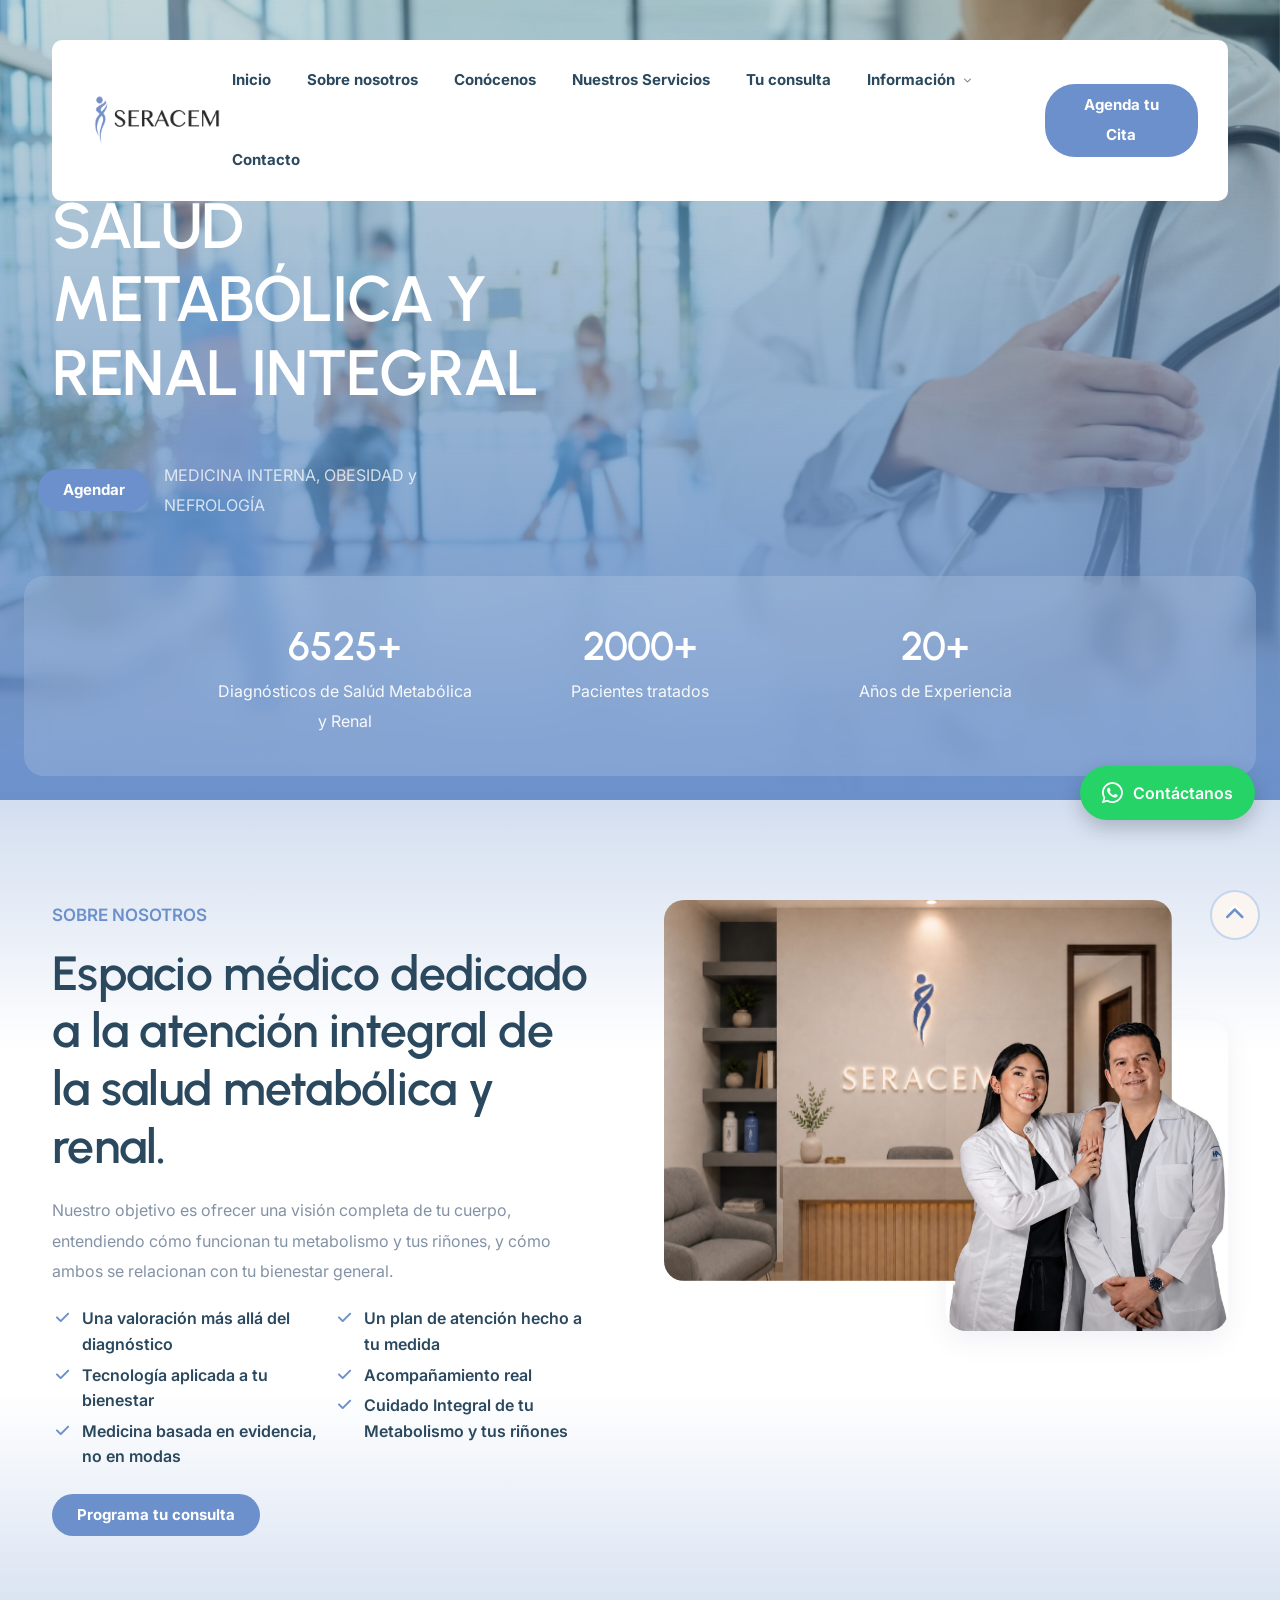
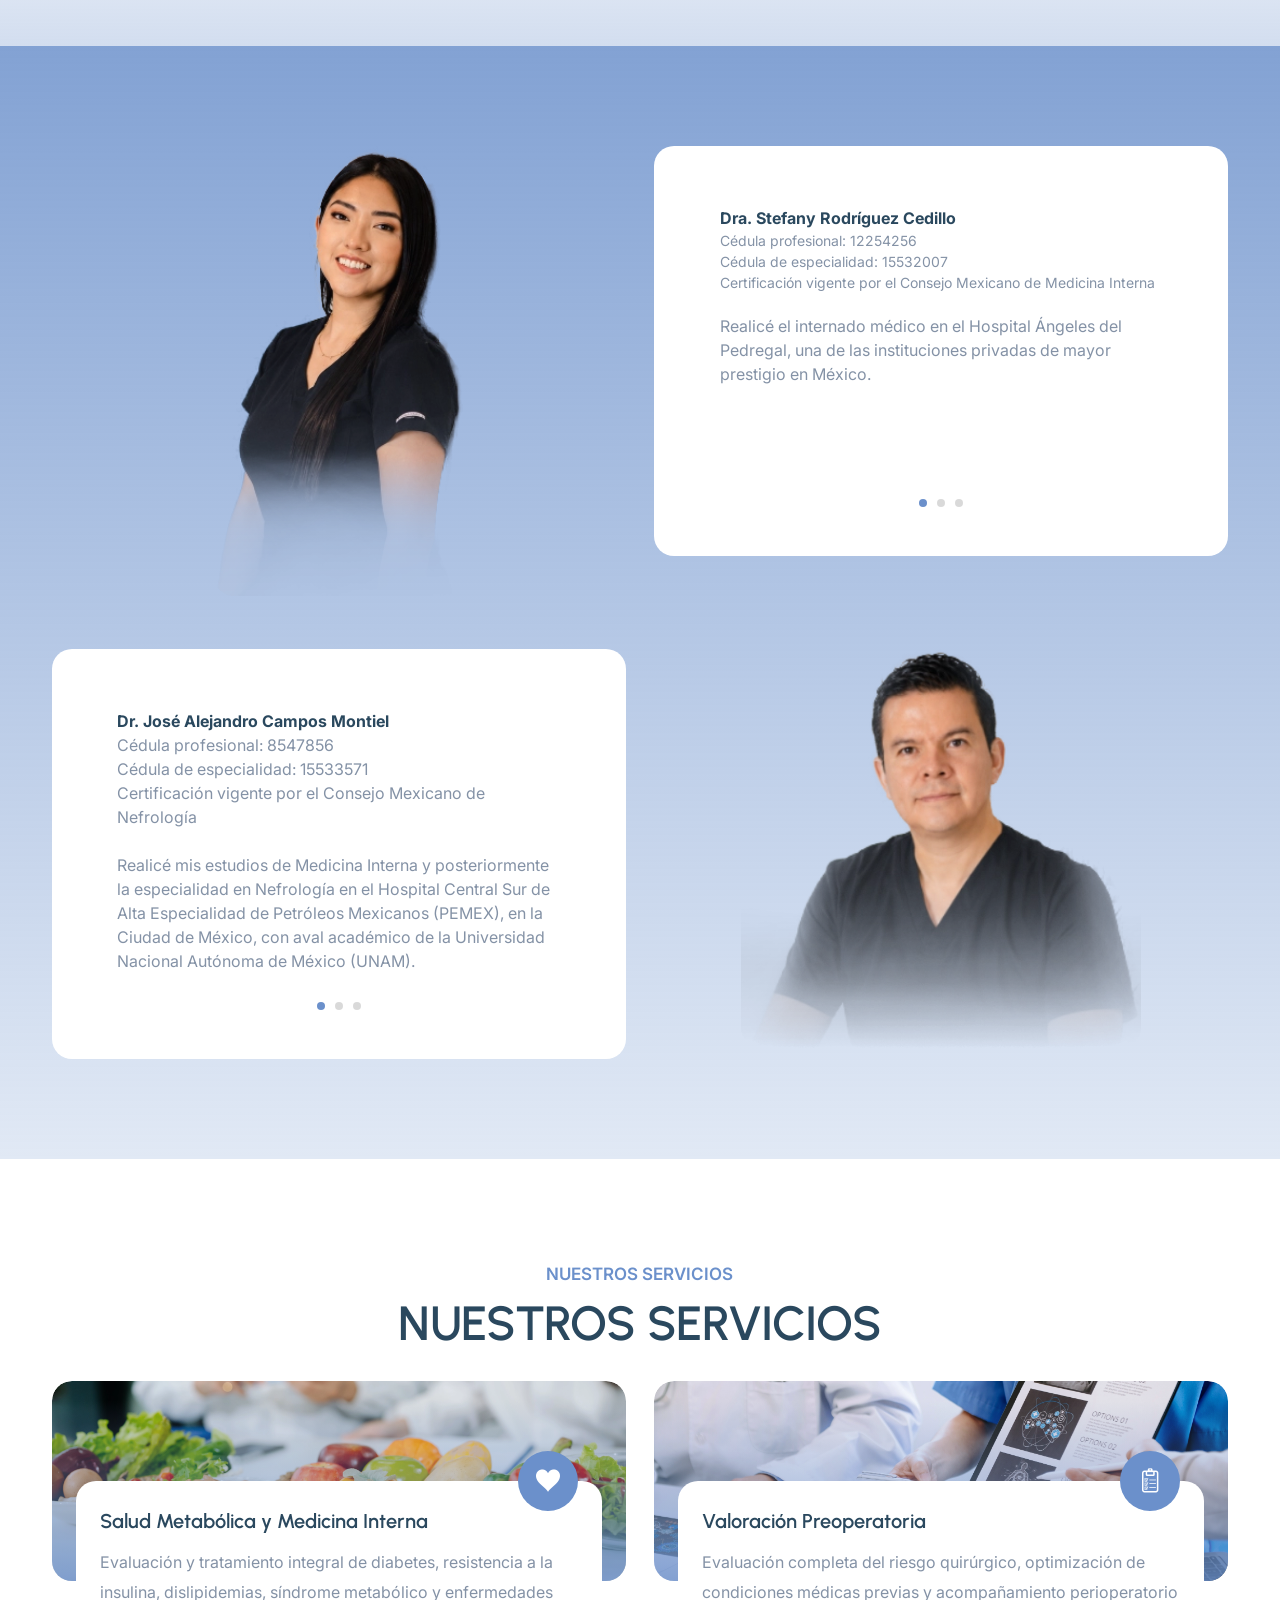
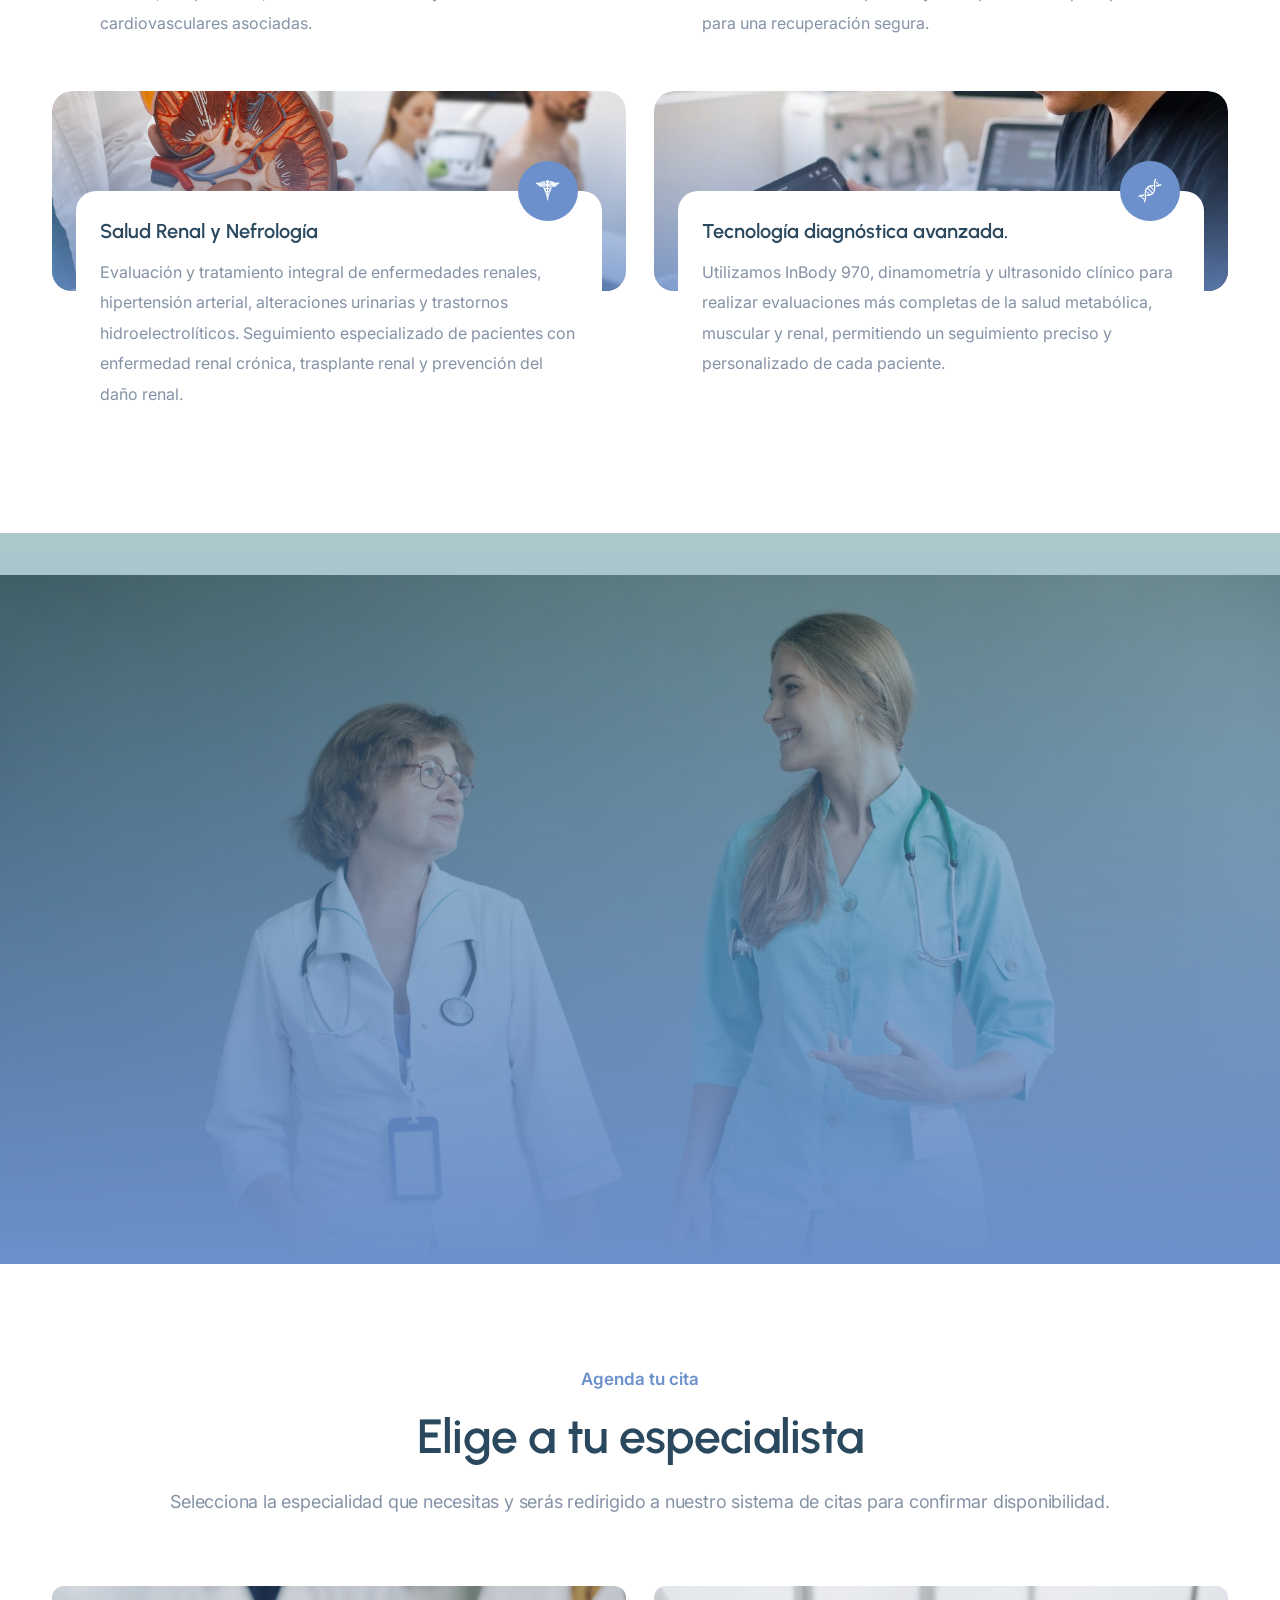
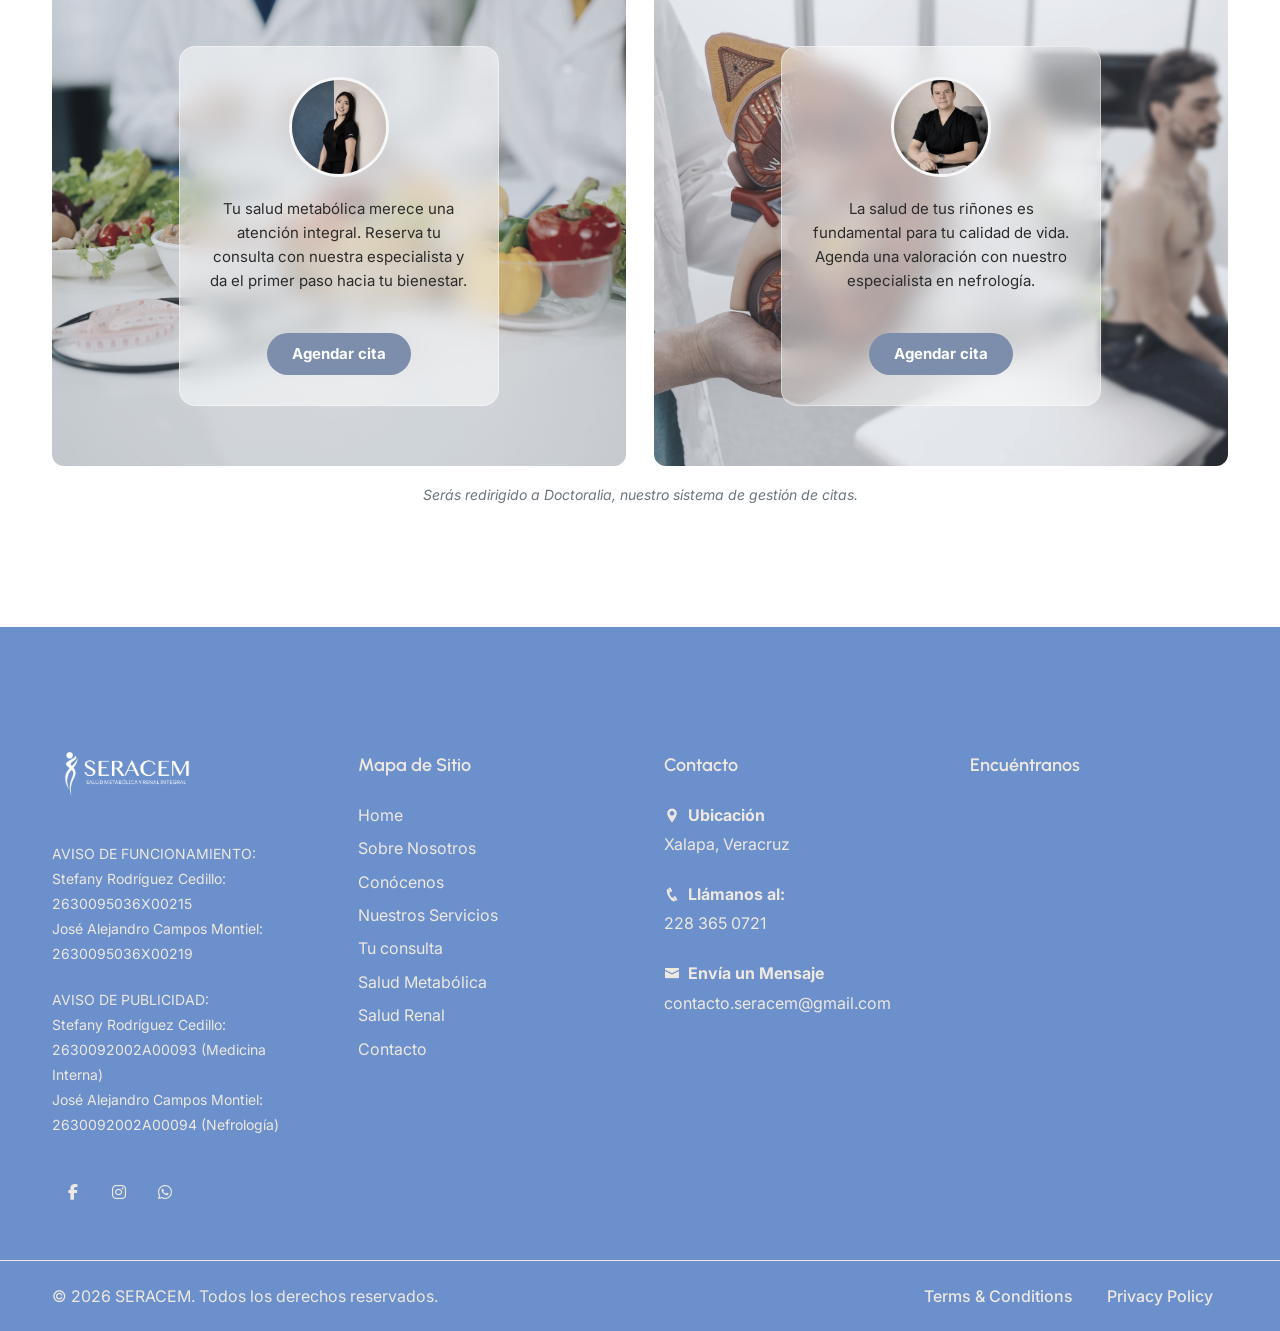
==== Optilux/Optilux HTML/index.html @ bb12dc74 "Corregimos el tamaño del botón del Hero tras actualizar el enlace" ====
<!DOCTYPE html>
<html lang="en">

<head>
    <title>SERACEM</title>
    <link rel="icon" href="images/icono_blanco.webp" type="image/gif" sizes="16x16">
    <meta content="text/html;charset=utf-8" http-equiv="Content-Type">
    <meta content="width=device-width, initial-scale=1.0" name="viewport" >
    <meta name="description" content="Especialistas en salud metabólica y renal en Xalapa, Veracruz. Atención integral con la Dra. Stefany Rodríguez y el Dr. José Alejandro Campos. ¡Agenda tu cita hoy!">
    <meta name="keywords" content="salud metabólica, salud renal, nefrología, medicina interna, obesidad, diabetes, hipertensión, Xalapa, Veracruz, SERACEM">
    <meta content="" name="author">
    <!-- CSS Files
    ================================================== -->
    <link href="css/bootstrap.min.css" rel="stylesheet" type="text/css" id="bootstrap">
    <link href="css/plugins.css" rel="stylesheet" type="text/css" >
    <link href="css/style.css" rel="stylesheet" type="text/css" >
    <link href="css/coloring.css" rel="stylesheet" type="text/css" >
    <!-- color scheme -->
    <link id="colors" href="css/colors/scheme-01.css" rel="stylesheet" type="text/css" >

    <script type="text/javascript">var hh_widgets = ['Calendar'];(function(d, s, id) { var js, h = d.getElementsByTagName('head')[0]; if (d.getElementById(id)) return; js = d.createElement(s); js.id = id; js.src = "https://widgets.hulilabs.com/js/widgets/loader.js"; h.appendChild(js);}(document, 'script', 'huli-loader'));</script>
    <link rel="stylesheet" href="https://cdnjs.cloudflare.com/ajax/libs/font-awesome/6.4.0/css/all.min.css">
</head>

<body>
    <div id="wrapper">
        <a href="#" id="back-to-top"></a>

        <!-- page preloader begin -->
        <div id="de-loader"></div>
        <!-- page preloader close -->

        <!-- header begin -->
        <header class="transparent header-light header-float">
            <div class="container">
                <div class="row">
                    <div class="col-md-12">
                        <div class="header-inner">
                            <div class="de-flex">
                                <div class="de-flex-col">
                                    <!-- logo begin -->
                                    <div id="logo">
                                        <a href="#top">
                                            <img class="logo-main" src="images/logos/logo_azul_negro.webp" alt="" style="width: 150px; height: 100px">
                                            <img class="logo-scroll" src="images/icono_azul.webp" alt="" >
                                            <img class="logo-mobile" src="images/logos/logo_azul_negro.webp" alt="" style="width: 130px; height: auto;">
                                        </a>
                                    </div>
                                    <!-- logo close -->
                                </div>

                                <div class="de-flex-col">
                                    <div class="de-flex-col header-col-mid">
                                        <ul id="mainmenu">
                                            <li><a class="menu-item" href="#top">Inicio</a></li>
                                            <li><a class="menu-item" href="#sobre-nosotros">Sobre nosotros</a></li>
                                            <li><a class="menu-item" href="#conocenos">Conócenos</a></li>
                                            <li><a class="menu-item" href="#servicios">Nuestros Servicios</a></li>
                                            <li><a class="menu-item" href="#consulta">Tu consulta</a></li>
                                            <li><a class="menu-item" href="#">Información</a>
                                                <ul>
                                                    <li><a href="salud-metabolica.html">Salud Metabólica</a></li>
                                                    <li><a href="salud-renal.html">Salud Renal</a></li>
                                                    <li><a href="Avisos.html">Avisos</a></li>
                                                </ul>
                                            </li>
                                            <li><a class="menu-item" href="#contacto">Contacto</a></li>
                                        </ul>
                                    </div>
                                </div>

                                <div class="de-flex-col">
                                    <a class="btn-main fx-slide w-100" href="#agendar-cita"><span>Agenda tu Cita</span></a>
                                    <div class="menu_side_area">
                                        <span id="menu-btn"></span>
                                    </div>
                                </div>
                            </div>
                        </div>
                    </div>
                </div>
            </div>
        </header>
        <!-- header close -->
        <!-- content begin -->
        <main>
            <div id="top"></div>
            <!--INICIO DE HERO SECTION-->
            <section class="text-light jarallax relative">
                <img src="images/clinica-1-w.webp" class="jarallax-img" alt="">

                <div class="container relative z-2">
                    <div class="row g-4">
                        <div class="spacer-double"></div>
                        <div class="col-lg-6">
                            <h1 class="split">SALUD METABÓLICA Y RENAL INTEGRAL</h1>
                            <div class="spacer-single"></div>
                            <div class="row g-4 align-items-center">
                                <a class="btn-main fx-slide" href="#agendar-cita" style="width: auto; display: inline-block;"><span>Agendar</span></a>
                                <div class="col-lg-7 wow fadeInRight" data-wow-delay="1.8s">
                                    <p class="mb-0">MEDICINA INTERNA, OBESIDAD y NEFROLOGÍA</p>
                                </div>
                            </div>
                            <div class="spacer-double sm-hide"></div>
                            <div class="spacer-double sm-hide"></div>
                            <div class="spacer-double sm-hide"></div>
                        </div>

                        <!--
                        <div class="col-lg-6">
                            <div class="d-flex align-items-center justify-content-end">
                                <div class="relative me-4">
                                    <img src="images/testimonial/1.webp" class="w-50px circle ms-min-10 wow fadeInRight" data-wow-delay=".8s" alt="">
                                    <img src="images/testimonial/2.webp" class="w-50px circle ms-min-10 wow fadeInRight" data-wow-delay="1s" alt="">
                                    <img src="images/testimonial/3.webp" class="w-50px circle ms-min-10 wow fadeInRight" data-wow-delay="1.2s" alt="">
                                </div>
                                <div class="fw-600 fs-14 lh-1-5 wow fadeInRight" data-wow-delay="1.4s"><span class="fs-16 fw-bold text-white">2k</span><br>Pacientes Felices</div>
                            </div>
                        </div>
                        -->
                    </div>
                </div>


                <div class="abs bottom-0 w-100 z-2 sm-hide">
                    <div class="col-lg-12">
                        <div class="bg-blur p-40 m-4 rounded-1">
                            <div class="row g-4 justify-content-center">
                                <div class="col-md-3 col-sm-4 text-center">
                                    <div class="de_count wow fadeInRight" data-wow-delay=".0s">
                                        <h3 class="fs-40 mb-0"><span>6525</span>+</h3>
                                        Diagnósticos de Salúd Metabólica y Renal
                                    </div>
                                </div>
                                <div class="col-md-3 col-sm-4 text-center">
                                    <div class="de_count wow fadeInRight" data-wow-delay=".2s">
                                        <h3 class="fs-40 mb-0"><span>2000</span>+</h3>
                                        Pacientes tratados
                                    </div>
                                </div>
                                <div class="col-md-3 col-sm-4 text-center">
                                    <div class="de_count wow fadeInRight" data-wow-delay=".4s">
                                        <h3 class="fs-40 mb-0"><span>20</span>+</h3>
                                        Años de Experiencia
                                    </div>
                                </div>
                            </div>
                        </div>
                    </div>
                </div>


                <div class="gradient-edge-bottom h-100 color"></div>
                <div class="sw-overlay op-3"></div>
            </section>

            <!-- ====== SECCIÓN: Sobre nosotros (About Us) ====== -->
            <section id="sobre-nosotros" class="relative">
                <div class="gradient-edge-top color op-3"></div>
                <div class="gradient-edge-bottom color op-3"></div>
                <div class="container relative z-2">
                    <div class="row gy-4 gx-5">
                        <div class="col-lg-6">
                            <div class="me-lg-3">
                                <div class="subtitle s2 mb-3 wow fadeInUp" data-wow-delay=".0s">SOBRE NOSOTROS</div>
                                <h2 class="split" data-wow-delay=".2s">Espacio médico dedicado a la atención integral de la salud metabólica y renal.</h2>
                                <p class="wow fadeInUp" data-wow-delay=".4s">Nuestro objetivo es ofrecer una visión completa de tu cuerpo, entendiendo cómo funcionan tu metabolismo y tus riñones, y cómo ambos se relacionan con tu bienestar general.</p>
                                <ul class="ul-check text-dark cols-2 fw-600 mb-4 wow fadeInUp" data-wow-delay=".6s">
                                    <li>Una valoración más allá del diagnóstico</li>
                                    <li>Tecnología aplicada a tu bienestar</li>
                                    <li>Medicina basada en evidencia, no en modas</li>
                                    <li>Un plan de atención hecho a tu medida</li>
                                    <li>Acompañamiento real</li>
                                    <li>Cuidado Integral de tu Metabolismo y tus riñones</li>
                                </ul>
                                <a class="btn-main fx-slide wow fadeInUp" data-wow-delay=".8s" href="#agendar-cita"><span>Programa tu consulta</span></a>
                            </div>
                        </div>
                        <div class="col-lg-6">
                            <div class="relative">
                                <div class="rounded-1 w-90 overflow-hidden wow zoomIn">
                                    <img src="images/consultorio-w.webp" class="w-100 wow scaleIn" alt="">
                                </div>
                                <div class="rounded-1 w-50 abs mb-min-50 end-0 bottom-0 z-2 overflow-hidden shadow-soft wow zoomIn" data-wow-delay=".2s">
                                    <img src="images/conócenos-sbg.webp" class="w-100 wow scaleIn" data-wow-delay=".2s" alt="">
                                </div>
                            </div>
                        </div>
                    </div>
                    
                </div>
            </section>

            <!-- ====== SECCIÓN: Conócenos (Testimonials) ====== -->
            <section id="conocenos" class="bg-color-op-2 relative">
                <div class="gradient-edge-top color op-8 h-100"></div>
                <div class="container relative z-2">
                    <div class="row">
                        <div class="col-12">
                            <!-- Nuevo contenido de Conócenos aquí -->
                                <div class="row g-4 align-items-start">
                                    <!-- Cuadro 1: Imagen de la Doctora -->
                                    <div class="col-lg-6 wow fadeInLeft" data-wow-delay="0s">
                                        <div class="img-doctora-container rounded-1 overflow-hidden">
                                            <!-- AQUÍ VA LA IMAGEN DE LA DOCTORA -->
                                            <img src="images/team/fany-1-sf.webp" class="w-100 h-100 object-fit-cover" alt="Dra. Stefany Rodríguez Cedillo">
                                        </div>
                                    </div>
                                    
                                    <!-- Cuadro 2: Carrusel de Experiencia y Logros Dra. Stefany Rodríguez Cedillo -->
                                    <div class="col-lg-6 wow fadeInRight" data-wow-delay="0.2s"">
                                        <div class="h-100 rounded-1 bg-white p-40">
                                            <!--Hasta aquí-->
                                            <div id="logros-carousel" class="owl-carousel owl-theme owl-2-dots wow fadeInUp">
                                                <!-- Tarjeta 1: Datos profesionales y formación inicial -->
                                                <div class="item">
                                                    <div>
                                                        <div class="card-text">
                                                            <p class="fw-bold text-dark">Dra. Stefany Rodríguez Cedillo</p>
                                                            <p class="small">Cédula profesional: 12254256</p>
                                                            <p class="small">Cédula de especialidad: 15532007</p>
                                                            <p class="small">Certificación vigente por el Consejo Mexicano de Medicina Interna <br><br></p>
                                                            <span class="more-text">
                                                                <p>Realicé el internado médico en el Hospital Ángeles del Pedregal, una de las instituciones privadas de mayor prestigio en México.</p>
                                                            </span>
                                                        </div>
                                                    </div>
                                                    <a href="javascript:void(0)" class="btn-read-more">Leer más...</a>
                                                </div>


                                                <!-- Tarjeta 2: Formación académica y certificaciones -->
                                                <div class="item">
                                                    <div class="card-text">
                                                        <p>
                                                            Posteriormente, cursé la especialidad en Medicina Interna en el Hospital Central Sur de Alta Especialidad de Petróleos Mexicanos (PEMEX), con aval académico de la Universidad Nacional Autónoma de México (UNAM). Cuento con certificación vigente por el Consejo Mexicano de Medicina Interna. <br> <br>
                                                        </p>
                                                        <span class="more-text">
                                                            <p>
                                                                He complementado mi formación en el abordaje integral de la obesidad y las enfermedades metabólicas, con certificación internacional por SCOPE (Specialist Certification of Obesity Professional Education).
                                                            </p>
                                                        </span>
                                                    </div>
                                                    <a href="javascript:void(0)" class="btn-read-more">Leer más...</a>
                                                </div>

                                                <!-- Tarjeta 3: Experiencia y enfoque -->
                                                <div class="item">
                                                    <div class="card-text">
                                                        <p>He desarrollado experiencia en el ámbito privado, brindando atención integral a pacientes con enfermedades metabólicas y crónicas. <br><br></p>
                                                        <span class="more-text">
                                                            <p>Mi práctica médica se enfoca en la prevención, evaluación y manejo del riesgo metabólico, con especial interés en la obesidad como un factor clave en múltiples enfermedades.</p>
                                                        </span>
                                                    </div>
                                                    <a href="javascript:void(0)" class="btn-read-more">Leer más...</a>
                                                </div>
                                            </div>
                                        </div>
                                    </div>
                                </div>
                            
                                <div class="row g-4 mt-4 align-items-start">
                                    <!-- Cuadro 3: Carrusel de Logros del Doctor -->
                                    <div class="col-lg-6 wow fadeInUp order-2 order-lg-1" data-wow-delay="0.4s">
                                        <div class="h-100 rounded-1 bg-white p-40">
                                            <!--Hasta aquí-->
                                            <div id="logros-carousel-doctor" class="owl-carousel owl-theme owl-2-dots wow fadeInUp">
                                                <!-- Tarjeta 1: Datos profesionales y formación inicial -->
                                                <div class="item">
                                                    <div class="card-text">
                                                        <p class="fw-bold text-dark">Dr. José Alejandro Campos Montiel</p>
                                                        <p>Cédula profesional: 8547856</p>
                                                        <p>Cédula de especialidad: 15533571</p>
                                                        <p>Certificación vigente por el Consejo Mexicano de Nefrología <br><br></p>
                                                        <span class="more-text">
                                                            
                                                            <p>Realicé mis estudios de Medicina Interna y posteriormente la especialidad en Nefrología en el Hospital Central Sur de Alta Especialidad de Petróleos Mexicanos (PEMEX), en la Ciudad de México, con aval académico de la Universidad Nacional Autónoma de México (UNAM).</p>
                                                        </span>
                                                    </div>
                                                    <a href="javascript:void(0)" class="btn-read-more">Leer más...</a>
                                                </div>
                                                <!-- Tarjeta 2: Certificaciones y membresías -->
                                                <div class="item">
                                                    <div class="card-text">
                                                        <p>Cuento con certificación vigente por el Consejo Mexicano de Nefrología, lo que respalda una práctica médica basada en estándares actuales y evidencia científica. <br><br></p>
                                                        <span class="more-text">
                                                            <p>
                                                                Formo parte de la Sociedad Latinoamericana de Nefrología e Hipertensión y del Colegio de Nefrólogos de México, lo que contribuye a una actualización constante en el manejo de las enfermedades renales.
                                                            </p>
                                                        </span>
                                                    </div>
                                                    <a href="javascript:void(0)" class="btn-read-more">Leer más...</a>
                                                </div>
                                                <!-- Tarjeta 3: Experiencia profesional -->
                                                <div class="item">
                                                    <div class="card-text">
                                                        <p>Mi práctica profesional se enfoca en la atención integral de pacientes con enfermedad renal, incluyendo enfermedad renal crónica, hipertensión y nefropatía diabética, así como terapias sustitutivas como la hemodiálisis. <br></p>
                                                        <span class="more-text">
                                                            <p>
                                                                Actualmente participo en la atención de pacientes en unidades de hemodiálisis, integrando el manejo clínico con un enfoque cercano y centrado en el paciente. Dependiendo de las necesidades de cada paciente, la atención puede complementarse mediante canalización a otras áreas de la salud, de acuerdo con la valoración médica.
                                                            </p>
                                                        </span>
                                                    </div>
                                                    <a href="javascript:void(0)" class="btn-read-more">Leer más...</a>
                                                </div>
                                            </div>
                                        </div>
                                    </div>

                                    <!-- Cuadro 4: Imagen del Doctor -->
                                    <div class="col-lg-6 wow fadeInRight order-1 order-lg-2" data-wow-delay="0.6s">
                                        <div class="img-doctor-container rounded-1 overflow-hidden">
                                            <!-- AQUÍ VA LA IMAGEN DEL DOCTOR -->
                                            <img src="images/team/José-Alejandro.webp" class="w-100 h-100 object-fit-cover" alt="Dr. José Alejandro Campos Montiel">
                                        </div>
                                    </div>
                                </div>
                        </div>
                    </div>
                </div>
            </section>
            
            <!-- ====== SECCIÓN: Nuestros Servicios (Our Services) ====== -->
            <section id="servicios" class="relative">
                <div class="container relative z-2">
                    <div class="row g-4 mb-2 justify-content-center">
                        <div class="col-lg-6 text-center">
                            <div class="subtitle s2 wow fadeInUp mb-2">NUESTROS SERVICIOS</div>
                            <h2 class="split" data-wow-delay=".2s">NUESTROS SERVICIOS</h2>
                        </div>
                    </div>
                    <div class="row g-4">
                        <!-- Fila 1: Tarjeta 1 y 2 -->
                        <div class="col-lg-6 col-sm-6 wow fadeInUp" data-wow-delay="0s">
                            <div class="hover">
                                <div class="relative overflow-hidden rounded-1">
                                    <a href="service-single.html" class="d-block hover">
                                        <div class="relative overflow-hidden rounded-1">
                                            <img src="images/salud_metabólica-1-w.webp" class="w-100 hover-scale-1-2" alt="">
                                            <div class="gradient-edge-bottom color h-90 op-8"></div>
                                        </div>
                                    
                                        <div class="p-4 relative bg-white rounded-1 mx-4 mt-min-100 z-2">
                                            <div class="abs top-0 end-0 mt-min-30 me-4 circle bg-color w-60px h-60px d-flex align-items-center justify-content-center">
                                                <i class="icofont-heart-alt" style="color: #fff; font-size: 24px;"></i>
                                            </div>
                                            <h4>Salud Metabólica y Medicina Interna</h4>
                                            <p class="mb-0">Evaluación y tratamiento integral de diabetes, resistencia a la insulina, dislipidemias, síndrome metabólico y enfermedades cardiovasculares asociadas.</p>
                                        </div>
                                    </a>
                                </div>
                            </div>
                        </div>

                        <!--Bloque Valoración preoperatoria-->
                        <div class="col-lg-6 col-sm-6 wow fadeInUp" data-wow-delay="0.4s">
                            <div class="hover">
                                <div class="relative overflow-hidden rounded-1">
                                    <a href="service-single.html" class="d-block hover">
                                        <div class="relative overflow-hidden rounded-1">
                                            <img src="images/valoración_médica-1-w.webp" class="w-100 hover-scale-1-2" alt="">
                                            <div class="gradient-edge-bottom color h-90 op-8"></div>
                                        </div>
                                    
                                        <div class="p-4 relative bg-white rounded-1 mx-4 mt-min-100 z-2">
                                            <div class="abs top-0 end-0 mt-min-30 me-4 circle bg-color w-60px h-60px d-flex align-items-center justify-content-center">
                                                <i class="icofont-prescription" style="color: #fff; font-size: 24px;"></i>
                                            </div>
                                            <h4>Valoración Preoperatoria</h4>
                                            <p class="mb-0">Evaluación completa del riesgo quirúrgico, optimización de condiciones médicas previas y acompañamiento perioperatorio para una recuperación segura.</p>
                                        </div>
                                    </a>
                                </div>
                            </div>
                        </div>
                    </div>
                    <div class="row g-4 mt-0">
                        <!-- Fila 2: Tarjeta 3 y 4 -->
                        
                        <!--Tarjeta Salud Renal y Nefrología-->
                        <div class="col-lg-6 col-sm-6 wow fadeInUp" data-wow-delay="0.2s">
                            <div class="hover">
                                <div class="relative overflow-hidden rounded-1">
                                    <a href="service-single.html" class="d-block hover">
                                        <div class="relative overflow-hidden rounded-1">
                                            <img src="images/salud_renal-1-w.webp" class="w-100 hover-scale-1-2" alt="">
                                            <div class="gradient-edge-bottom color h-90 op-8"></div>
                                        </div>
                                    
                                        <div class="p-4 relative bg-white rounded-1 mx-4 mt-min-100 z-2">
                                            <div class="abs top-0 end-0 mt-min-30 me-4 circle bg-color w-60px h-60px d-flex align-items-center justify-content-center">
                                                <i class="icofont-medical-sign-alt" style="color: #fff; font-size: 24px;"></i>
                                            </div>
                                            <h4>Salud Renal y Nefrología</h4>
                                            <p class="mb-0">Evaluación y tratamiento integral de enfermedades renales, hipertensión arterial, alteraciones urinarias y trastornos hidroelectrolíticos. Seguimiento especializado de pacientes con enfermedad renal crónica, trasplante renal y prevención del daño renal.</p>
                                        </div>
                                    </a>
                                </div>
                            </div>
                        </div>
                        <!--Tarjeta Tecnología diagnóstica avanzada.-->
                        <div class="col-lg-6 col-sm-6 wow fadeInUp" data-wow-delay="0.6s">
                            <div class="hover">
                                <div class="relative overflow-hidden rounded-1">
                                    <a href="service-single.html" class="d-block hover">
                                        <div class="relative overflow-hidden rounded-1">
                                            <img src="images/tech.png" class="w-100 hover-scale-1-2" alt="">
                                            <div class="gradient-edge-bottom color h-90 op-8"></div>
                                        </div>
                                    
                                        <div class="p-4 relative bg-white rounded-1 mx-4 mt-min-100 z-2">
                                            <div class="abs top-0 end-0 mt-min-30 me-4 circle bg-color w-60px h-60px d-flex align-items-center justify-content-center">
                                                <i class="icofont-dna" style="color: #fff; font-size: 24px;"></i>
                                            </div>
                                            <h4>Tecnología diagnóstica avanzada.</h4>
                                            <p class="mb-0">Utilizamos InBody 970, dinamometría y ultrasonido clínico para realizar evaluaciones más completas de la salud metabólica, muscular y renal, permitiendo un seguimiento preciso y personalizado de cada paciente.</p>
                                        </div>
                                    </a>
                                </div>
                            </div>
                        </div>
                    </div>
                </div>
            </section>

            <!-- ====== SECCIÓN: Tu consulta (Our Process) ====== -->
            <section id="consulta" class="relative jarallax text-light">
                <div class="gradient-edge-bottom color h-100"></div>
                <img src="images/background/2.webp" class="jarallax-img" alt="Eye Clinic Process">
                <div class="sw-overlay op-4"></div>
                <div class="container relative z-2">
                    <div class="row g-4">
                        <div class="col-lg-6 offset-lg-3 text-center">
                            <div class="subtitle wow fadeInUp">TU CONSULTA</div>
                            <h2 class="split" data-wow-delay=".2s">¿Cómo Funciona?</h2>
                        </div>
                    </div>
                    <div class="row justify-content-center">
                        <div class="col-6 col-md-3 de-step de-step-arrow wow fadeInUp" data-wow-delay="0s">
                            <div class="de-step-icon bg-white id-color">
                                <i class="fas fa-notes-medical fa-2x"></i>
                            </div>
                            <h4 class="fw-bold">Primera consulta</h4> <!--NOS QUEDAMOS EN ESTA PARTE DEL CÓDIGO-->
                            <p>Durante tu primera visita realizamos una entrevista clínica detallada, revisamos tu historial médico, estudios previos y establecemos tus objetivos de salud. Te explicamos tu situación con claridad y sin prisa.</p>
                        </div>

                        <div class="col-6 col-md-3 de-step de-step-arrow wow fadeInUp" data-wow-delay="0.2s">
                            <div class="de-step-icon bg-white id-color">
                                <i class="fas fa-chart-line fa-2x"></i>
                            </div>
                            <h4 class="fw-bold">Seguimiento</h4>
                            <p>Monitoreamos tu progreso, ajustamos tu plan de tratamiento según sea necesario y resolvemos tus dudas. El seguimiento constante es clave para lograr resultados sostenibles.</p>
                        </div>

                        <div class="col-6 col-md-3 de-step wow fadeInUp" data-wow-delay="0.4s">
                            <div class="de-step-icon bg-white id-color">
                                <i class="fas fa-lightbulb fa-2x"></i>
                            </div>
                            <h4 class="fw-bold">Nuestro Enfoque</h4>
                            <p>Combinamos evidencia científica, tecnología de punta y una visión humana. Cada plan es único, diseñado para tu estilo de vida, necesidades y metas personales.</p>
                        </div>
                    </div>
                </div>
            </section>

            <!--Doctoralia App-->
            <!-- ====== SECCIÓN: Agendar Cita (Doctoralia) ====== -->
            <section id="agendar-cita" class="relative">
                <div class="container">
                    <div class="row">
                        <div class="col-12 text-center mb-5">
                            <div class="subtitle s2 mb-3">Agenda tu cita</div>
                            <h2 class="split">Elige a tu especialista</h2>
                            <p class="lead">Selecciona la especialidad que necesitas y serás redirigido a nuestro sistema de citas para confirmar disponibilidad.</p>
                        </div>
                    </div>
                    <div class="row g-4 justify-content-center">

                        <!-- Bloque Izquierdo: Salud Metabólica -->
                        <div class="col-lg-6 col-md-8">
                            <div class="specialist-card" style="background-image: url('images/salud_metabólica-1-w.webp');">
                                <div class="specialist-card-overlay"></div>
                                <div class="glass-card">
                                    <div class="glass-card-avatar">
                                        <img src="images/team/fany-1.webp" alt="Dra. Stefany">
                                    </div>
                                    <p class="glass-card-text">Tu salud metabólica merece una atención integral. Reserva tu consulta con nuestra especialista y da el primer paso hacia tu bienestar.</p>
                                    <a href="https://www.doctoralia.com.mx/z/jdJp81" target="_blank" rel="noopener" class="btn-main fx-slide"><span>Agendar cita</span></a>
                                </div>
                            </div>
                        </div>

                        <!-- Bloque Derecho: Salud Renal -->
                        <div class="col-lg-6 col-md-8">
                            <div class="specialist-card" style="background-image: url('images/salud_renal-1-w.webp');">
                                <div class="specialist-card-overlay"></div>
                                <div class="glass-card">
                                    <div class="glass-card-avatar">
                                        <img src="images/team/4.png" alt="Dr. Alejandro">
                                    </div>
                                    <p class="glass-card-text">La salud de tus riñones es fundamental para tu calidad de vida. Agenda una valoración con nuestro especialista en nefrología.</p>
                                    <a href="https://www.doctoralia.com.mx/z/wBwPJb" target="_blank" rel="noopener" class="btn-main fx-slide"><span>Agendar cita</span></a>
                                </div>
                            </div>
                        </div>

                    </div>
                    <div class="row mt-3">
                        <div class="col-12 text-center">
                            <p class="small text-muted"><em>Serás redirigido a Doctoralia, nuestro sistema de gestión de citas.</em></p>
                        </div>
                    </div>
                </div>
            </section>
        </main>
        <!-- content close -->

        <!-- ====== SECCIÓN: Contacto (Footer) ====== -->
        <footer id="contacto" class="section-dark">
            <div class="container">
                <div class="row gx-5">
                    <!-- Columna 1: Logo + Avisos + Redes Sociales -->
                    <div class="col-lg-3 col-sm-6 mb-4 mb-lg-0">
                        <img src="images/logo-blanco_horizontal-w.webp" class="logo-footer" alt="SERACEM Logo">
                        <div class="spacer-20"></div>
                        <p class="small">AVISO DE FUNCIONAMIENTO:<br>
                            Stefany Rodríguez Cedillo: 2630095036X00215<br>
                            José Alejandro Campos Montiel: 2630095036X00219
                        </p>
                        <p class="small">AVISO DE PUBLICIDAD:<br>
                            Stefany Rodríguez Cedillo: 2630092002A00093 (Medicina Interna)<br>
                            José Alejandro Campos Montiel: 2630092002A00094 (Nefrología)
                        </p>
                        <div class="social-icons mb-sm-30 mt-3">
                            <a href="https://www.facebook.com/profile.php?id=61577675084405" target="_blank" rel="noopener noreferrer"><i class="fa-brands fa-facebook-f"></i></a>
                            <a href="https://www.instagram.com/_seracem/" target="_blank" rel="noopener noreferrer"><i class="fa-brands fa-instagram"></i></a>
                            <a href="#"><i class="fa-brands fa-whatsapp"></i></a>
                        </div>
                    </div>

                    <!-- Columna 2: Mapa de Sitio -->
                    <div class="col-lg-3 col-sm-6 mb-4 mb-lg-0">
                        <div class="widget">
                            <h5 class="mt-4">Mapa de Sitio</h5>
                            <ul>
                                <li><a href="#top">Home</a></li>
                                <li><a href="#sobre-nosotros">Sobre Nosotros</a></li>
                                <li><a href="#conocenos">Conócenos</a></li>
                                <li><a href="#servicios">Nuestros Servicios</a></li>
                                <li><a href="#consulta">Tu consulta</a></li>
                                <li><a href="salud-metabolica.html">Salud Metabólica</a></li>
                                <li><a href="salud-renal.html">Salud Renal</a></li>
                                <li><a href="#contacto">Contacto</a></li>
                            </ul>
                        </div>
                    </div>

                    <!-- Columna 3: Contacto -->
                    <div class="col-lg-3 col-sm-6 mb-4 mb-lg-0">
                        <div class="widget">
                            <h5 class="mt-4">Contacto</h5>
                            <div class="fw-bold text-white"><i class="icofont-location-pin me-2 id-color"></i>Ubicación</div>
                            <p class="mb-0">Xalapa, Veracruz</p>
                            <div class="spacer-20"></div>
                            <div class="fw-bold text-white"><i class="icofont-phone me-2 id-color"></i>Llámanos al:</div>
                            <p class="mb-0">228 365 0721</p>
                            <div class="spacer-20"></div>
                            <div class="fw-bold text-white"><i class="icofont-envelope me-2 id-color"></i>Envía un Mensaje</div>
                            <p class="mb-0">contacto.seracem@gmail.com</p>
                        </div>
                    </div>

                    <!-- Columna 4: Google Maps (placeholder) -->
                    <!-- Columna 4: Google Maps -->
                    <div class="col-lg-3 col-sm-6 mb-4 mb-lg-0">
                        <div class="widget">
                            <h5 class="mt-4">Encuéntranos</h5>
                            <div class="google-map-container">
                                <iframe 
                                    src="https://www.google.com/maps/embed?pb=!1m18!1m12!1m3!1d60161.25352733736!2d-96.94962353246522!3d19.538249731262425!2m3!1f0!2f0!3f0!3m2!1i1024!2i768!4f13.1!3m3!1m2!1s0x85db321ca1f225d9%3A0x584837bc4340a47c!2sXalapa-Enr%C3%ADquez%2C%20Ver.!5e0!3m2!1ses!2smx!4v1779403879850!5m2!1ses!2smx" 
                                    allowfullscreen="" 
                                    loading="lazy" 
                                    referrerpolicy="no-referrer-when-downgrade">
                                </iframe>
                            </div>
                        </div>
                    </div>
                </div>
            </div>

            <div class="subfooter">
                <div class="container">
                    <div class="row">
                        <div class="col-md-12">
                            <div class="de-flex">
                                <div class="de-flex-col">
                                    © 2026 SERACEM. Todos los derechos reservados.
                                </div>
                                <ul class="menu-simple">
                                    <li><a href="#">Terms &amp; Conditions</a></li>
                                    <li><a href="#">Privacy Policy</a></li>
                                </ul>
                            </div>
                        </div>
                    </div>
                </div>
            </div>
        </footer>
        <!-- footer close -->
    </div>
        

        <!-- ====== BOTÓN FLOTANTE DE WHATSAPP ====== -->
    <a href="https://wa.me/5212283650721?text=Hola%2C%20me%20gustar%C3%ADa%20recibir%20m%C3%A1s%20informaci%C3%B3n" 
        id="whatsapp-float" 
        target="_blank" 
        rel="noopener" 
        aria-label="Contactar por WhatsApp">
        <i class="fa-brands fa-whatsapp"></i>
        <span>Contáctanos</span>
    </a>

    <!-- Javascript Files
    ================================================== -->
    <script src="js/plugins.js"></script>
    <script src="js/designesia.js"></script>

    <!-- Script del widget de Huli -->
    <script src="https://widgets.hulilabs.com/widget.js"></script>

    <!-- ====== SCROLL AUTOMÁTICO AL CARGAR CON HASH ====== -->
    <script>
        (function() {
            if (window.location.hash) {
                setTimeout(function() {
                    var target = document.querySelector(window.location.hash);
                    if (target) {
                        target.scrollIntoView({ behavior: 'smooth' });
                    }
                }, 300);
            }
        })();
    </script>

</body>

</html>
---- Optilux/Optilux HTML/css/style.css ----
/* ================================================== */


/* Optilux
/* created by designesia

@charset "utf-8";

Table of content:
- import font
- import icons(font)
- variables
- body
- aside
- media query
*/

/* ================================================== */

@import url('https://fonts.googleapis.com/css2?family=Urbanist:ital,wght@0,200;0,300;0,400;0,500;0,600;0,700;0,800;1,200;1,300;1,400;1,500;1,600;1,700;1,800&display=swap');
@import url('https://fonts.googleapis.com/css2?family=Inter:ital,wght@0,200;0,300;0,400;0,500;0,600;0,700;0,800;1,200;1,300;1,400;1,500;1,600;1,700;1,800&display=swap');

/* ================================================== */


/* import fonts icon */


/* ================================================== */

@import url("../fonts/fontawesome4/css/font-awesome.css");
@import url("../fonts/fontawesome6/css/fontawesome.css");
@import url("../fonts/fontawesome6/css/brands.css");
@import url("../fonts/fontawesome6/css/solid.css");
@import url("../fonts/elegant_font/HTML_CSS/style.css");
@import url("../fonts/et-line-font/style.css");
@import url("../fonts/icofont/icofont.min.css");

/* css variables */
* {
  /* body font */
  --body-font: "Inter", Helvetica, Arial, sans-serif;
  --body-font-size: 16px;
  --body-font-color: #8492a6;
  --body-font-color-bg-dark: rgba(255, 255, 255, .75);
  --body-font-weight: 400;
  /* heading font */
  --heading-font: "Urbanist", Helvetica, Arial, sans-serif;  
  --heading-font-weight: 600;
  --heading-font-color: #2A485E;
  --heading-font-color-bg-dark: #ffffff;
  --heading-text-transform: none;
  /* h1 */
  --h1-font-size: 64px;
  --h1-font-weight: var(--heading-font-weight);
  --h1-letter-spacing: -0.02em;
  --h1-line-height: 1.15em;
  --h1-margin-bottom: 20px;
  /* h2 */
  --h2-font: var(--heading-font);
  --h2-font-size: 48px;
  --h2-font-weight: var(--heading-font-weight);
  --h2-letter-spacing: -0.015em;
  --h2-line-height: 1.2em;
  --h2-margin-bottom: 20px;
  /* h3 */
  --h3-font-size: 28px;
  --h3-font-weight: 600;
  --h3-letter-spacing: 0;
  --h3-line-height: 1.5em;
  --h3-margin-bottom: 10px;
  /* h4 */
  --h4-font-size: 20px;
  --h4-font-weight: 600;
  --h4-letter-spacing: 0;
  --h4-line-height: 1.6em;
  --h4-margin-bottom: 10px;
  /* h5 */
  --h5-font-size: 18px;
  --h5-font-weight: 600;
  --h5-letter-spacing: 0;
  --h5-line-height: 1.6em;
  --h5-margin-bottom: 10px;
  /* h6 */
  --h6-font-size: 16px;
  --h6-font-weight: 600;
  --h6-letter-spacing: 0;
  --h6-line-height: 1.6em;
  --h6-margin-bottom: 10px;
  /* mainmenu */
  --mainmenu-font: var(--body-font);
  --mainmenu-font-size: 15px;
  --mainmenu-font-weight: bold;
  --mainmenu-letter-spacing: 0;
  --mainmenu-text-transform: none;
  /* header logo */
  --logo-width: 200px;
  --logo-footer-width: 150px;
  /* misc */
  --border-default: solid 1px rgba(30, 30, 30, 1);
  --bg-color-even: #E8E8E8;
  --bg-color-odd: #F4F4F4;
  --bg-light: #EAF8F7;
  --bg-dark-1: #005461;
  --bg-dark-2: #25445b;
  --bg-dark-3: #2a4d67;  
  --bg-dark-1-rgb: 0, 84, 97;
  --bg-grey: #eeeeee;
  --bg-gradient-1: 0deg, rgba(var(--primary-color-rgb), .1) 0%, rgba(var(--secondary-color-rgb), .2) 100%;
  --swiper-theme-color: var(--secondary-color);
  --rounded-1: 20px;
  --border-color:#bbbbbb;
  --container-max-width:1240px;
  /* button */
  --btn-color: #fff;
  --btn-hover-bg: var(--bg-dark-1);
  --btn-font-family: var(--body-font);
  --btn-font-size: 15px;
  --btn-font-weight: bold;
  --btn-letter-spacing: 0;
  --btn-padding: 6px 25px;
  --btn-rounded: 30px;
  --btn-text-decoration: none;
  --btn-text-transform: none;
}

/* base background color */
.bg-color{background: var(--primary-color)}
.bg-light{background: var(--bg-light) !important}
.bg-dark,.bg-dark-1{background-color: var(--bg-dark-1) !important}
.bg-dark-2{background-color: var(--bg-dark-2) !important}
.bg-dark-3{background-color: var(--bg-dark-3) !important}
.bg-grey{background-color: var(--bg-grey) !important}
.bg-gradient-1{  background: -moz-linear-gradient(var(--bg-gradient-1)) !important;  background: -webkit-linear-gradient(var(--bg-gradient-1)) !important;background: linear-gradient(var(--bg-gradient-1)) !important;
}
/* base color */
.id-color{color:var(--primary-color)}
.rounded-1{
  border-radius: var(--rounded-1) !important;
  -moz-border-radius: var(--rounded-1) !important;
  -webkit-border-radius: var(--rounded-1) !important;
}
.alt-font-1{font-family:var(--alt-font-1);}

/* ================================================== */


/* body */


/* ================================================== */

html {
  overflow-x: hidden;
  padding: 0;
  margin: 0;
}

body {
  overflow: hidden;
  font-family: var(--body-font);
  font-size: var(--body-font-size);
  font-weight: var(--body-font-weight);;
  color: var(--body-font-color);
  padding: 0;
  line-height: 1.9em;
  word-spacing: 0px;
}

body.dark-scheme {
  color: var(--body-font-color-bg-dark);
  background: var(--bg-dark-1);
}

a,
a:hover {
  color:var(--body-font-color);
  text-decoration: none;
  outline: none;
}

.dark-scheme a,
.dark-scheme a:hover,
.text-light a,
.text-light a:hover {
  color:var(--body-font-color-bg-dark);
  text-decoration: none;
  outline: none;
}


/* ================================================== */


/*  header  */


/* ================================================== */

header {
  width: 100%;
  position: absolute;
  left: 0;
  z-index: 1001;
  background: var(--bg-dark-1);
  margin: 0;
}

header.header-s1 {
  top: 0;
}

header.header-bg {
  background: rgba(0, 0, 0, 0.5);
}

header.transparent {
  background: none;
}

body:not(.side-layout) header:not(.smaller):not(.header-mobile).header-light.transparent {
  background: rgba(255, 255, 255, 0.0);
}

header.autoshow {
  top: -120px;
  height: 70px !important;
}

header.autoshow.scrollOn,
header.autoshow.scrollOff {
  -o-transition: .5s;
  -ms-transition: .5s;
  -moz-transition: .5s;
  -webkit-transition: .5s;
  transition: .5s;
  outline: none;
}

header.autoshow.scrollOn {
  top: 0;
}

header.autoshow.scrollOff {
  opacity: ;
  top: -120px;
}

header div#logo {
  color: white;
  -webkit-transition: all 0.3s;
  -moz-transition: all 0.3s;
  -ms-transition: all 0.3s;
  -o-transition: all 0.3s;
  transition: all 0.3s;
}

header .logo-2 {
  display: none;
}

header .logo-scroll {
  display: none;
}

header .logo,
header .logo-2 {
  font-family: var(--body-font);
  color: #fff;
  font-size: 40px;
  font-weight: 300;
}

header .logo-2 {
  color: #333;
}

header.header-full nav {
  float: left;
}

header nav a {
  -webkit-transition: all 0.3s;
  -moz-transition: all 0.3s;
  -ms-transition: all 0.3s;
  -o-transition: all 0.3s;
  transition: all 0.3s;
}

header nav a:hover {
  color: #555;
}

header.smaller #mainmenu ul ul {
  top: 0px;
}

header.smaller {
  position: fixed;
  top: 0px;
  background: var(--bg-dark-1);
  -webkit-backdrop-filter: blur(10px);
  -o-backdrop-filter: blur(10px);
  -moz-backdrop-filter: blur(10px);
  backdrop-filter: blur(10px);
  border: none;*/
}

header.header-mobile.header-float .header-inner,
header.smaller.header-float .header-inner{
  background: none;
  margin-top: 0;
  padding: 0;
}

header.smaller.header-float.header-light .header-inner{
  background: none;
}


header.header-light.smaller{
  background: rgba(255, 255, 255, 1.0);
}

.scroll-down {
    margin-top: -90px;
}

.scroll-up {
    margin-top: 0;
}

header.header-center.scroll-down{
  margin-top: -175px;
}

header.header-center #logo-center{
  display: inline-block;
  padding-top: 40px;
}

header.header-center #mainmenu{
  display: inline-block;
}

header.header-center{
  text-align: center;
}

header.header-center #logo{
  display: none;
}

header.smaller div#logo,
header.s2 div#logo {}

header.smaller .logo-init {
  display: none;
}

header.smaller #topbar {
  margin-top:-42px;
  overflow: hidden;
}

header.smaller #topbar.topbar-dark {
  background: rgba(34, 34, 34, .05);
}

header.smaller #topbar.topbar-dark a {
  color: #333333;
}

header .logo-mobile {
  display: none;
}


header.smaller.scroll-light {
  background: #ffffff;
}

header.scroll-light .logo-scroll{
  display: none;
}

header.smaller.scroll-light .logo-main{
  display: none;
}

header.smaller.scroll-light .logo-scroll{
  display: block;
}

header.smaller.scroll-dark {
  background: var(--bg-color-even);
}

header.header-light .h-phone,
header.smaller.scroll-light .h-phone {
  color: #202020;
}

header:not(.header-light).smaller.scroll-light div#logo .logo {
  display: none;
}

header.smaller.scroll-light div#logo .logo-2 {
  display: inline-block;
}

header.smaller.scroll-light div#logo .logo-scroll {
  display: inline-block;
}

header.smaller.header-light div#logo .logo {
  display: none;
}

header.smaller.scroll-light .social-icons i {
  color: var(--heading-font-color);
}

header.smaller.scroll-light #mainmenu li a,
header.smaller.scroll-light #mainmenu li.has-child:after {
  color: var(--heading-font-color);
}

.logo-smaller div#logo {
  width: 150px;
  height: 30px;
  line-height: 65px;
  font-size: 30px;
}

.logo-smaller div#logo img {
  font-size: 30px;
}

div#logo img{
  max-width: var(--logo-width);
}

footer .logo-footer{
  max-width: var(--logo-footer-width);
}

header.smaller div#logo .logo-1 {
  display: none;
}

header.smaller div#logo .logo-2 {
  display: inline-block;
}

.logo-small {
  margin-bottom: 20px;
}

header.header-full {
  padding-left: 30px;
  padding-right: 30px;
}

header .header-row {
  text-align: center;
}

header .header-col {
  position: relative;
  height: 100%;
}

/* left col header */
header .header-col.left {
  float: left;
  padding: 0 30px 0 0;
  /* border-right:solid 1px rgba(255,255,255,.2); */
}

/* middle col header */
header .header-col.mid {
  float: right;
}

header .header-col.mid .social-icons {
  float: right;
  /* border-left:solid 1px rgba(255,255,255,.2); */
  padding: 0 30px 0 30px;
}

header.header-float .header-inner{
  padding: 0 30px;
  background: var(--bg-dark-1);
  margin-top: 40px;
  border-radius: 10px;
  -moz-border-radius: 10px;
  -webkit-border-radius: 10px;
}

header.header-float.header-light .header-inner{
  background: #ffffff;
}

header.header-static{
  background: none;
  position: absolute;
  top: 0;
  -webkit-backdrop-filter: blur(0);
  -o-backdrop-filter: blur(0);
  -moz-backdrop-filter: blur(0);
  backdrop-filter: blur(0);
}

.header-col-right {
  text-align: right;
}
/* subheader */

#subheader {
  overflow: hidden;
  position: relative;
  padding: 170px 0 60px 0;
  text-align: center;
}

#subheader h1 {
  font-size: 56px;
  margin-bottom: 0;
}

#subheader.dark {
  background-color: #1A1C26;
}

#subheader.dark h1 {
  color: #fff;
}

.de-overlay{
    position: absolute;
    width: 100%;
    height: 100%;
    top:0;
    left: 0;
    background: rgba(var(--bg-dark-1-rgb), .35);
  }

.de-overlay-gradient{
  position: absolute;
  width: 100%;
  height: 100%;
  top:0;
  left: 0;
  background: linear-gradient(45deg, rgba(var(--primary-color-rgb),.8), rgba(var(--secondary-color-rgb),.8));
}


.de-overlay-gradient-2{
  position: absolute;
  width: 100%;
  height: 100%;
  top:0;
  left: 0;
  background: linear-gradient(45deg, rgba(var(--primary-color-rgb),.8) 0%, rgba(var(--secondary-color-rgb),0) 100%);
}

.crumb-wrapper{
  position: absolute;
  padding: 0 20px;
  padding-bottom: 5px;
  bottom: 0;
  z-index: 1;
  text-align: center;
  left: 50%;
  transform: translateX(-50%);
  background: rgba(255, 255, 255, .1);
}

.crumb {
  font-size: 13px;
}


.crumb {
  display: inline-block;
  padding: 3px 10px;
  margin-top: 20px;
  line-height: 1.2em;
  border-radius:30px;
  -moz-border-radius:30px;
  -webkit-border-radius:30px;
}

.text-light .crumb a{
  color:rgba(255, 255, 255, 1.0);
}


#subheader.text-light .crumb {
  color: #fff;
}

#subheader .small-border-deco {
  display: block;
  margin: 0 auto;
  margin-top: 20px;
  width: 100%;
  height: 1px;
  background: rgba(255, 255, 255, .1);
}

#subheader .small-border-deco span {
  display: block;
  margin: 0 auto;
  height: 2px;
  width: 100px;
}

#subheader.dark h2,
#subheader.dark h4 {
  color: #fff;
}

#subheader.dark h2 {
  font-size: 48px;
}

#subheader.s2 {
  text-align: left;
  padding: 120px 0 20px;
  border: solid 1px #ddd;
  border-left: none;
  border-right: none;
}

.rtl #subheader.s2 {
  text-align: right;
}


#subheader.s2 h1,
#subheader.s2 .crumb {
  margin: 0;
  padding: 0;
}

#subheader.s2 .crumb {
  float: right;
  margin-top: 10px;
}

.rtl #subheader.s2 .crumb {
  float: left;
}


/* ================================================== */


/* navigation */


/* ================================================== */

#mainmenu {
  font-size: 13px;
  margin: 0 auto;
  padding: 0;
  float: none;
  counter-reset: my-awesome-counter;
}

#mainmenu ul {
  margin: 0px 0px;
  padding: 0px;
  height: 30px;
  background: #ffffff;
  color: var(--body-font-color);
}

#mainmenu ul:not(.mega) {
  border: solid 1px #dddddd;
}

.dark-scheme #mainmenu ul {
  background: var(--bg-dark-1);
  border: solid 1px rgba(255, 255, 255, .1);
}

#mainmenu li {
  margin: 0px 0px;
  padding: 0px 0px;
  float: left;
  display: inline;
  list-style: none;
  position: relative;
}

#mainmenu>li {
  margin-right: 30px;
}

#mainmenu>li:last-child{
  margin-right: 0;
}

#mainmenu>li {
  counter-increment: my-awesome-counter;
}

#mainmenu li a.new:before{
  content:"NEW";
  font-size: 12px;
  padding: 1px 4px;
  border-radius:3px;
  -moz-border-radius:3px;
  -webkit-border-radius:3px;
  margin-right: 5px;
  color:#ffffff;
  background: var(--primary-color);
}
/*
#mainmenu>li::before {
  content: counter(my-awesome-counter) ' —';
  right: 8px;
  top: 5px;
  color:var(--secondary-color);
  margin-right: 5px;
  font-weight: 500;
  font-family: var(--heading-font);
}
*/

header.smaller #mainmenu>li::before{
  transform: scale(0);
}

#mainmenu>li.has-child:after {
  font-family: FontAwesome;
  content: "\f078";
  padding-left: 5px;
  font-size: 8px;
  position: relative;
  top: -2px;
  color:rgba(255, 255, 255, .75);
}

.rtl #mainmenu li.has-child:after {
  padding-left: 15px;
}

.header-light #mainmenu li.has-child:after {
  color: rgba(0, 0, 0, .5);
}

#mainmenu >li>a {  
  padding-right: 6px;  
  font-size: var(--mainmenu-font-size);
  font-weight: var(--mainmenu-font-weight);
  text-transform: var(--mainmenu-text-transform);
  letter-spacing: var(--mainmenu-letter-spacing);
}

#mainmenu li.has-child>a {
  padding-right: 0px;
}

#mainmenu a {
  position: relative;
  display: inline-block;
  padding-top: 25px;
  padding-bottom: 25px;
  text-decoration: none;
  color: #ffffff;
  text-align: center;
  outline: none;
}

#mainmenu p {
  line-height: 1.8em;
  margin-bottom: 0;
}

header.header-light #mainmenu a {
  color: var(--heading-font-color);
}

#mainmenu a span:not(.badge) {
  position: relative;
  width: 0%;
  color: #ffffff;
  display: block;
  font-size: 10px;
  text-transform: uppercase;
  line-height: 14px;
  border-bottom: solid 2px #ffffff;
}

#mainmenu li:hover a span:not(.badge) {
  width: 100%;
}

#mainmenu li li a span:not(.badge) {
  float: right;
  margin-top: 5px;
}

#mainmenu a.active span:not(.badge) {
  width: 100%;
  margin-left: 0%;
}

.header-light {
  background: #ffffff;
}

.header-light #mainmenu>li>a {
  color: var(--heading-font-color);
}

#mainmenu li li {
  font-family: var(--body-font);
  font-size: 14px;
}

#mainmenu li li:last-child {
  border-bottom: none;
}

#mainmenu li li a {
  padding: 5px 15px;
  border-top: none;
  color: #606060;
  width: 100%;
  border-left: none;
  text-align: left;
  font-weight: normal;
  border-bottom: solid 1px rgba(255, 255, 255, .1);
  letter-spacing: 0;
}

#mainmenu li:last-child>a {
  border-bottom: none;
}

.dark-scheme #mainmenu li li a {
  color: #ffffff;
}

.rtl #mainmenu li li a {
  text-align: right;
}

#mainmenu li li a:hover {
  color: #111;
}

#mainmenu li li a:after {
  content: none;
}

#mainmenu li li a:hover,
#mainmenu ul li:hover>a {
  background: var(--primary-color);
  color: #fff;
}

#mainmenu li a.active{
  color:var(--primary-color) !important;
}

#mainmenu li ul {
  width: 190px;
  height: auto;
  position: absolute;
  left: 0px;
  z-index: 10;
  visibility: hidden;
  opacity: 0;
  border-radius: 3px;
}

#mainmenu ul li b {
  background: #333;
  color: #ffffff;
  padding: 0 3px;
  padding-bottom: 3px;
  font-size: 10px;
  margin-right: 3px;
  border-radius: 2px;
  -moz-border-radius: 2px;
  -webkit-border-radius: 2px;
}

#mainmenu li li {
  font-size: 14px;
  display: block;
  float: none;
  text-transform: none;
}

#mainmenu li:hover>ul {
  visibility: visible;
  opacity: 1;
  margin-top: 0px;
}

#mainmenu li ul ul:not(.ul-list) {
  top: 0px;
  margin-left: 188px;
}

#mainmenu select {
  padding: 10px;
  height: 36px;
  font-size: 14px;
  border: none;
  background: #ff4200;
  color: #eceff3;
}

#mainmenu select option {
  padding: 10px;
}

#mainmenu .btn-type {
  padding: 0;
  margin: 0;
}

#mainmenu .btn-type a {
  background: #eee;
  padding: 0;
  margin: 0;
}

#mainmenu>li ul.mega {
  position: fixed;
  left: 0;
  height: 0%;
  width: 100%;
  visibility: hidden;
  opacity: 0;
  overflow: hidden;
  padding: 0;
  -webkit-box-shadow: none;
  -moz-box-shadow: none;
  box-shadow: none;
  background: none;
}

#mainmenu>li ul.mega .sb-menu {
  background: #fff;
  border-radius: 6px;
  -moz-border-radius: 6px;
  -webkit-border-radius: 6px;
  border: solid 1px #dddddd;
}

.dark-scheme #mainmenu>li ul.mega .sb-menu {
  background: var(--bg-dark-1);
  border-color: rgba(255, 255, 255, .1);
}

#mainmenu li:hover ul.mega {
  visibility: visible;
  opacity: 1;
}

#mainmenu li ul.mega>li,
#mainmenu li ul.mega>li a {
  width: 100%;
}

#mainmenu li ul.mega li.title {
  padding: 0px 10px 15px 10px;
  text-align: left;
  color: #fff;
  font-weight: bold;
}

#mainmenu li ul.mega>li ul {
  position: static;
  visibility: visible;
  opacity: 1;
  left: 0;
  float: none;
  width: 100%;
}

#mainmenu ul.mega>li ul li {
  margin: 0;
  padding: 0;
}

#mainmenu ul.mega>li ul li:last-child {
  border-bottom: none;
}

#mainmenu li ul.mega .menu-content {
  background: #171A21;
  padding: 30px;
}

#mainmenu li ul.mega li.title {
  font-family: var(--main-font);
  padding: 0px;
  text-align: left;
  font-weight: bold;
  color: #586383;
}

#mainmenu ul.mega>li ul {
  border: none;
}

#mainmenu li ul.mega ul li a {
  background: none;
  padding: 2px 0;
}

#mainmenu li ul.mega ul li a:hover {
  color: #35404e;
}

header.header-mobile #mainmenu>li ul.mega {
  visibility: visible;
  opacity: 1;
}

header:not(.header-mobile) #mainmenu>li:hover ul.mega {
  height: auto;
}

/* menu toggle for mobile */

#menu-btn {
  line-height: 1.5em;
  display: none;
  float: right;
  width: 32px;
  height: 32px;
  padding: 4px;
  text-align: center;
  cursor: poInter;
  color: #fff;
  margin-top: 0px;
  margin-left: 20px;
}

#menu-btn:before {
  font-family: FontAwesome;
  content: "\f0c9";
  font-size: 20px;
}

#menu-btn.menu-open:before{
  content: "\f068";
}

.rtl #menu-btn {
  float: left;
}


#btn-extra{
  position: relative;
  margin-left: 20px;
  width: 24px;
  height: 12px;
  cursor: pointer;
}

#btn-extra span{
  content: '';
  display: block;
  position: absolute;
  top: 0;
  width: 100%;
  border-bottom: solid 2px #ffffff;
}

header.smaller.scroll-light #btn-extra span{
  border-bottom: solid 2px #000000;
}

#btn-extra.img{
  width: 32px;
  height: 32px;
}

#btn-extra img{
  width: 100%;
}

header.header-light #btn-extra span{
  border-bottom: solid 2px var(--heading-font-color);
}


#btn-extra span:nth-child(2){
  top:auto;
  bottom: 0;
  right: 0;
}

#btn-extra:hover span{
  width: 70%;
}

.header-light #btn-extra span{
  background: var(--bg-dark-1);
}


#extra-wrap{
  position: fixed;
  z-index: 1002;
  top:0;
  right: -500px;
  width: 500px;
  height: 100%;
  overflow: hidden;
  background: rgba(255,255,255, .75);
  -webkit-backdrop-filter: blur(10px);
  -o-backdrop-filter: blur(10px);
  -moz-backdrop-filter: blur(10px);
  backdrop-filter: blur(10px);
}

#extra-wrap.dark{
  background: rgba(var(--bg-dark-1-rgb), .75);
}

#extra-wrap.open{
  right: 0;
}

#extra-content{
  padding: 50px;
  color:#ffffff;
  position: absolute;
  top: 0;
  bottom: 0;
  left: 0;
  right: -17px;
  overflow-y: scroll;
}

#btn-close{
  top: 50px;
  right: 50px;
  position: absolute;
  z-index: 1001;
  width: 26px;
  height: 26px;
  cursor: pointer;
}

#btn-close span{
  content: '';
  display: block;
  position: absolute;
  top: 50%;
  width: 100%;
  height: 2px;
  background: #000000;
  transform: rotate(45deg);
}

#btn-close span:nth-child(2){
  transform: rotate(-45deg);
}


header.header-mobile.header-light,
header.header-mobile.header-light #menu-btn,
header.header-mobile.header-light #menu-btn:hover {
  background: none;
}

header.header-mobile.header-light #menu-btn {
  color: #222;
}


header.header-mobile.header-center #logo{
  display: block;
}

header.header-mobile.header-center #logo-center{
  display: none;
}

/* ================================================== */


/* content */


/* ================================================== */

#content {
  width: 100%;
  background: #ffffff;
  padding: 90px 0 90px 0;
  z-index: 100;
}

.dark-scheme #content {
  background: var(--bg-dark-1);
}

.dark-scheme #content {
  background: var(--bg-dark-1);
}

/* ================================================== */


/* section */


/* ================================================== */

section {
  padding: 100px 0 100px 0;
}

#content.zebra section:nth-child(even) {
  background: #fcfcfc;
}

section:not(.relative) {}

section.no-bg,
#content.no-bg {
  background: none !important;
}

.bottom-rounded{
  overflow: hidden;
  border-radius:0 0 100% 100%;
  -moz-border-radius:0 0 100% 100%;
  -webkit-border-radius:0 0 100% 100%;
  padding-bottom: 200px;
}

.rounded-up{
  border-radius:60px 60px 0 0;
  -moz-border-radius:60px 60px 0 0;
  -webkit-border-radius:60px 60px 0 0;
}

.rounded-down{
  border-radius:0 0 60px 60px;
  -moz-border-radius:0 0 60px 60px;
  -webkit-border-radius:0 0 60px 60px;
}


.rounded-up-down{
  border-radius:60px;
  -moz-border-radius:60px;
  -webkit-border-radius:60px;
}


.rounded-10px{
    border-radius:10px;
    -moz-border-radius:10px;
    -webkit-border-radius:10px;
}

.rounded-20px{
    border-radius:20px;
    -moz-border-radius:20px;
    -webkit-border-radius:20px;
}


.dark-scheme section {
  background: var(--bg-dark-1);
}

.no-bg {
  background: none !important;
}

.bgcolor-variation {
  background: #f6f6f6;
}

.overlay-gradient {
  width: 100%;
  height: 100%;
  z-index: 100;
  top: 0;
  padding: 90px 0 90px 0;
}

.de_light section {
  background: #ffffff;
}

.text_top {
  position: relative;
  z-index: 1000;
}

/* ================================================== */


/* footer */


/* ================================================== */

footer {
  color: var(--body-font-color-bg-dark);
  background: var(--bg-dark-1);
  padding: 100px 0 0 0;
}

footer.footer-light {
  background: #ffffff;
}

footer.footer-light a {
  color: #5d6371;
}

footer p {
  line-height: 1.8em;
}

.dark-scheme footer a {
  color: var(--body-font-color-bg-dark);
}

footer.footer-black {
  background: #222222;
}

footer h5,
.de_light footer h5 {
  color: #fff;
  font-size: 18px;
  text-transform: none;
}

footer a {
  color: var(--body-font-color-bg-dark);
  text-decoration: none !important;
}

.subfooter {
  margin-top: 50px;
  border-top: solid 1px rgba(255, 255, 255, .1);
  padding: 20px 0 20px 0;
}

.footer-light .subfooter {
  border-top: solid 1px rgba(0, 0, 0, .1);
}

header.header-light-transparent {
  background: rgba(255, 255, 255, .5);
}

header.header-solid.header-light #mainmenu>li>a {
  color: #555;
}

header.header-solid {
  background: #fff;
}

header.smaller.header-dark {
  background: #222222;
  border: none;
}

header.smaller.header-dark #mainmenu a {
  color: #fff;
}

.side-layout header.smaller.header-dark #mainmenu>li {
  border-bottom: solid 1px rgba(255, 255, 255, .1);
}

.side-layout header.smaller.header-dark #mainmenu>li:last-child {
  border-bottom: none;
}

header.header-mobile {
  position: fixed !important;
  background: var(--heading-font-color);
  top: 0;
  padding-top: 10px;
  padding-bottom: 10px;
}

header.header-mobile .container {
  max-width: 100% !important;
  padding-left: 20px;
  padding-right: 20px;
}

.dark-scheme header.header-mobile {
  background: var(--bg-dark-1);
}

header.header-mobile.has-topbar .header-row,
header.header-mobile.has-topbar .header-col {
  margin-top: 10px;
}

header.header-mobile nav {
  float: none;
}

header.header-mobile .logo {
  display: none;
}

header.header-mobile .logo-2 {
  display: inline-block;
}

header.header-mobile.header-light {
  background: #fff;
}

header.header-mobile #mainmenu ul {
  padding: 0;
}

header.header-solid.header-light {
  background: #fff;
}

header.header-light .logo {
  display: none;
}

header.header-light .logo-2 {
  display: inline-block;
}

/* topbar start here */

#topbar {
  z-index: 1000;
  width: 100%;
  overflow: hidden;
  top: 0;
  background: var(--bg-dark-3);
}

#topbar.topbar-light{
  background: var(--bg-grey);
}

#topbar.topbar-light a,
#topbar.topbar-light .social-icons i{
  color: var(--heading-font-color);
}

#topbar.topbar-dark {
  background: rgba(34, 34, 34, .2);
}

#topbar a {
  text-decoration: none;
}

#topbar.text-light a {
  color: #ffffff;
}

.topbar-left,
.topbar-right {
  display: flex;
}

.topbar-right {
  float: right;
}

.topbar-solid {
  background: #ffffff;
}

.tb-light {
  background: #ffffff;
}

#topbar:not(.topbar-noborder) .topbar-right .topbar-widget {
  border-left: solid 1px rgba(255, 255, 255, .1);
}

#topbar:not(.topbar-noborder) .topbar-right span:last-child {
  border-right: solid 1px rgba(255, 255, 255, .1);
}

#topbar:not(.topbar-noborder) .topbar-light .topbar-right .topbar-widget {
  border-left: solid 1px #eee;
}

#topbar:not(.topbar-noborder) .topbar-light .topbar-right span:last-child {
  border-right: solid 1px #eee;
}

#topbar:not(.topbar-noborder) .tb-light .topbar-right .topbar-widget {
  border-left: solid 1px rgba(0, 0, 0, .1);
}

#topbar:not(.topbar-noborder) .tb-light .topbar-right span:last-child {
  border-right: solid 1px rgba(0, 0, 0, .1);
}

/* topbar left content */
.topbar-left {
  float: left;
}

#topbar:not(.topbar-noborder) .topbar-left .topbar-widget {
  border-right: solid 1px rgba(255, 255, 255, .1);
}

#topbar:not(.topbar-noborder) .topbar-light .topbar-left .topbar-widget {
  border-right: solid 1px #eee;
}

#topbar:not(.topbar-noborder) .topbar-left span:first-child {
  border-left: solid 1px rgba(255, 255, 255, .1);
}

#topbar:not(.topbar-noborder) .tb-light .topbar-left .topbar-widget {
  border-right: solid 1px rgba(0, 0, 0, .1);
}

#topbar:not(.topbar-noborder) .tb-light .topbar-left span:first-child {
  border-left: solid 1px rgba(0, 0, 0, .1);
}

.h-phone {
  text-align: center;
  display: inline-block;
  font-weight: 600;
  color: #ffffff;
  font-family: var(--heading-font);
  font-size: 16px;
  margin-right: 20px;
  line-height: 1.3em;
}

.h-phone span {
  display: block;
  font-size: 12.5px;
  font-weight: 500;
  color: rgba(255, 255, 255, .75);
}

header.header-light .h-phone span{
  color: var(--body-font-color);
}


.h-phone i {
  display: inline-block;
  font-size: 32px;
  left: 0;
  top: 12px
}

.menu_side_area .btn-line{
  display: inline-block;
}

/* topbar widget */
.topbar-widget {
  font-size: 15px;
  font-weight: 300;
  display: flex;
  padding: 6px 0  6px 0;
}

.topbar-widget a{
    color:rgba(255, 255, 255, .75);
}

.topbar-widget img{
  width: 20px;
  margin-right: 10px;
}


.topbar-widget.widget-text {
  padding-top: 6px;
}

.topbar-widget i {
  font-size: 16px;
  margin-top: 8px;
  margin-right: 10px;
}

.h-sub .topbar-widget {
  padding: 12px;
}

.topbar-widget:before {
  float: left;
  position: relative;
  font-family: "FontAwesome";
  font-size: 16px;
  margin-right: 10px;
}

.topbar-widget.tb-phone:before {
  content: "\f095";
}

.topbar-widget.tb-email:before {
  content: "\f003";
}

.topbar-widget.tb-opening-hours:before {
  content: "\f017";
}

.topbar-widget.tb-social {
  padding: 0;
}

.topbar-widget.tb-social a {
  font-size: 14px;
  display: flex;
  padding: 5px;
  padding-left: 15px;
  display: inline-block;
  text-align: center;
}

.topbar-widget a span {
  font-weight: bold;
  margin-right: 10px;
  border-radius: 30px;
  -moz-border-radius: 30px;
  -webkit-border-radius: 30px;
}

#topbar:not(.topbar-noborder) .topbar-light .topbar-widget.tb-social a,
#topbar:not(.topbar-noborder) .topbar-light .topbar-widget.tb-social a:first-child {
  border-left: solid 1px rgba(0, 0, 0, .1);
}

#topbar:not(.topbar-noborder) .topbar-widget.tb-social a {
  border-left: solid 1px rgba(255, 255, 255, .1);
}

.tb-light .topbar-widget.tb-social a {
  border-left: solid 1px rgba(0, 0, 0, .1);
}

.topbar-widget.tb-social a:first-child {
  border: none;
}

/* topbar end here */

/* ================================================== */


/* blog */


/* ================================================== */

.blog-list {
  margin: 0;
  padding: 0;
}

/* blog list */

.blog-list>div {
  list-style: none;
  line-height: 1.7em;
  margin-top: 0px;
  border-bottom: solid 1px rgba(255, 255, 255, .1);
  margin-bottom: 20px;
}

.blog-list img {
  margin-bottom: 20px;
}

.de_light .blog-list li {
  border-bottom: solid 1px #ddd;
}

.blog-list h4 {
  margin-top: 20px;
}

.blog-list h4 a {
  color: #fff;
}

.de_light .blog-list h4 a {
  color: #222222;
}

.de_light .text-light .blog-list h4 a {
  color: #fff;
}

.blog-list .btn-more {
  padding: 3px 25px 3px 25px;
  color: #111;
  text-transform: uppercase;
  text-decoration: none;
  font-weight: 700;
  float: right;
}

.blog-list .btn-more:hover {
  background: #fff;
}

.de_light .blog-list .btn-more:hover {
  background: #222;
  color: #fff;
}

.blog-list .post-text {
  padding-left: 80px;
}

.bloglist .post-text a.btn-main {
  display: inline-block;
  margin-top: 0px;
  padding: 5px 25px;
}

.blog-list .blog-slider {
  margin-bottom: -60px;
}

.blog-list .date-box {
  position: absolute;
  text-align: center;
  text-shadow: none;
}

.blog-list .date-box .day,
.blog-list .date-box .month {
  display: block;
  color: #fff;
  text-align: center;
  width: 40px;
  z-index: 100;
}

.de_light .blog-list .date-box .month {
  color: #222222;
}

.blog-list .date-box {
  text-align: center;
  background: #f6f6f6;
  padding: 10px;
}

.blog-list .date-box .month {
  font-size: 14px;
}

.blog-list .date-box .day {
  font-family: var(--body-font);
  color: #222222;
  font-weight: bold;
  font-size: 28px;
}

.blog-list .date-box .month {
  font-family: var(--body-font);
  color: #fff;
  font-size: 13px;
  letter-spacing: 3px;
}

.de_light .blog-list .date-box .month {
  border-bottom-color: #ddd;
}

.de_light .text-light .blog-list .date-box .month {
  color: #fff;
}

/* de-bloglist-type-1 */
.de-bloglist-type-1 .d-content {
  display: block;
  border-bottom: solid 1px rgba(0, 0, 0, .1);
  padding-bottom: 15px;
  margin-bottom: 10px;
  min-height: 100px;
}

.de-bloglist-type-1 .d-image {
  position: absolute;
  overflow: hidden;
  width: 80px;
}

.de-bloglist-type-1 .d-image img {
  width: 100%;
}

.de-bloglist-type-1 .d-content {
  padding-left: 100px;
}

.de-bloglist-type-1 .d-content h4 {
  font-size: 16px;
  margin-bottom: 0px;
}

.de-bloglist-type-1 .d-date {
  position: relative;
  font-size: 12px;
  font-weight: 500;
  padding-left: 18px;
}

.de-bloglist-type-1 .d-date:before {
  font-family: "FontAwesome";
  font-weight: 300;
  color: var(--primary-color);
  content: "\f073";
  left: 0;
  position: absolute;
}


/* de-post-type-1 */
.de-post-type-1 {
  margin-bottom: 40px;
}

.de-post-type-1 .d-image {
  position: relative;
  overflow: hidden;
  border-radius: 8px;
  -moz-border-radius: 8px;
  -webkit-border-radius: 8px;
  margin-bottom: 20px;
}

.de-post-type-1 .d-image img {
  width: 100%;
}

.de-post-type-1 .d-meta {
  font-size: 12px;
  margin-bottom: 10px;
}

.de-post-type-1 .d-meta span {
  display: inline-block;
  font-weight: 600;
  margin-right: 30px;
  padding-left: 30px;
  position: relative;
}

.de-post-type-1 h4 {
  margin-bottom: 10px;
}

.de-post-type-1 h4 a {
  font-size: 20px;
  color: #333333;
  margin-bottom: 0px;
}

.de-post-type-1 .d-meta span:before {
  font-family: "FontAwesome";
  font-size: 20px;
  font-weight: 300;
  color: var(--primary-color);
  content: "";
  left: 0;
  position: absolute;
}

.de-post-type-1 .d-meta span.d-by:before {
  content: "\f007";
}

.de-post-type-1 .d-meta span.d-date:before {
  content: "\f073";
}

.de-post-type-1 .d-meta span.d-tags:before {
  content: "\f02c";
}

.blog-snippet li {
  border-bottom: none;
  margin-bottom: 0;
}

#blog-carousel .item.item {
  width: 100%;
}

.de-blog-c1{
  position: relative;
  margin-bottom: 60px;
}

.de-blog-c1 h4{
  font-size: 28px;
  letter-spacing: 0;
  font-weight: 600;
  line-height: 1.3em;
}

.de-blog-c1 .d-date{
  position: absolute;
  left: 0;
  text-align: center;
  color:#ffffff;
  text-align: center;
}

.de-blog-c1 .d-date .d-month{
  text-transform: uppercase;
  background: var(--primary-color);
  font-size: 16px;
  font-family: var(--heading-font);
  margin-left: .5rem;
  margin-bottom: 10px;
  font-weight:bold;
  line-height: 1em;
  padding: 2px 0;  
  letter-spacing: 2px;
}

.de-blog-c1 .d-date .d-day{
  font-size: 52px;
  font-family: var(--heading-font);
  padding-left: .3rem;
  font-weight: bold;
}

.de-blog-c1 .d-image{
  padding-left: 100px;
}

.de-blog-c1 .d-image img{
  width:100%;
  -webkit-box-shadow: 8px 8px 0 0px var(--primary-color);
  -moz-box-shadow: 8px 8px 0 0px var(--primary-color);
  box-shadow: 8px 8px 0 0px var(--primary-color);
}

/* blog comment */

#blog-comment {
  margin-top: 40px;
}

#blog-comment h5 {
  margin-bottom: 10px;
}

#blog-comment ul,
#blog-comment li {
  list-style: none;
  margin-left: -40px;
  padding-left: 0;
}

.rtl #blog-comment li {
  margin-right: -30px;
}

.rtl #blog-comment li li {
  margin-right: 40px;
}

#blog-comment li {
  min-height: 70px;
  margin-bottom: 20px;
  padding-bottom: 20px;
  border-bottom: solid 1px #ccc;
}

.dark-scheme #blog-comment li {
  border-bottom-color: rgba(255, 255, 255, .1);
}

#blog-comment li .avatar {
  position: absolute;
  margin-top: 5px;
}

#blog-comment li .avatar img{
  width: 70px;
  border-radius:10px;
  -moz-border-radius:10px;
  -webkit-border-radius:10px;
}

#blog-comment .comment {
  margin-left: 85px;
}

.rtl #blog-comment .comment {
  margin-left: 0;
  margin-right: 85px;
}

#blog-comment li {
  min-height: 70px;
  font-size: 15px;
  line-height: 1.6em;
}

#blog-comment li li {
  margin-left: 55px;
  padding-bottom: 0px;
  margin-top: 20px;
  padding-top: 20px;
  border-top: solid 1px #ccc;
  border-bottom: none;
}

.dark-scheme #blog-comment li li {
  border-top-color: rgba(255, 255, 255, .1);
}

#blog-comment li li .avatar {
  position: absolute;
}

#blog-comment li li .comment {}

.comment-info {
  margin-left: 85px;
  margin-bottom: 5px;
}

.rtl .comment-info {
  margin-left: 0;
  margin-right: 85px;
}

.comment-info span {}

.comment-info .c_name {
  display: block;
  font-weight: 700;
  color: #555555;
}

.dark-scheme .comment-info .c_name {
  color: #ffffff;
}

.comment-info .c_reply {
  padding-left: 20px;
  margin-left: 20px;
  border-left: solid 1px #ddd;
  font-size: 12px;
}

.dark-scheme .comment-info .c_reply {
  border-left-color: rgba(255, 255, 255, .2);
}

.comment-info .c_date {
  font-size: 12px;
}

.blog-list h4 {
  color: #333;
}

.blog-list .post-wrapper {}

.blog-read h4 {
  color: #333;
  letter-spacing: normal;
  font-size: 24px;
  text-transform: none;
}

.blog-carousel ul,
.blog-carousel li {
  margin: 0;
  list-style: none;
}

.blog-carousel h4 {
  margin-bottom: 0px;
}

.blog-carousel p {
  margin-bottom: 10px;
}

.blog-carousel .post-date {
  text-transform: uppercase;
  letter-spacing: 3px;
  font-size: 11px;
  color: #888;
}

.bloglist {
  position: relative;
  overflow: hidden;
  margin-bottom: 15px;
  background: var(--tertiary-color);
}

.post-content {
  position: relative;
}

.post-content p {
  margin-bottom: 0px;
}

.post-text .d-date{
  font-size: 14px;
}

.post-text h4 {
  margin-top: 10px;
  margin-bottom: 10px;
}

.post-text h4 a {
  font-weight: bold;
  font-family: var(--body-font);
  color: #1A1C26;
  text-decoration: none;
  line-height: 1.5em;
  letter-spacing: 0;
}

.dark-scheme .post-text h4 a {
  color: #ffffff;
}

.post-text .tags {
  font-size: 10px;
  text-transform: uppercase;
}

.p-tagline {
  position: absolute;
  z-index: 1;
  top: 20px;
  left: 20px;
}

.p-tagline {
  left: auto;
  right: 20px;
}

.p-tagline,
.p-title {
  font-family: var(--body-font);
  background: rgba(var(--primary-color-rgb), .2);
  border-radius: 3px;
  display: inline-block;
  font-size: 10px;
  font-weight: bold;
  letter-spacing: 2px;
  line-height: 10px;
  padding: 7px 10px 6px 10px;
  text-transform: uppercase;
  margin-bottom: 5px;
}

.p-tagline,
.p-title.invert {
  background: var(--secondary-color);
}

.p-title {
  font-size: 12px;
  margin-bottom: 20px;
}

.post-text .p-date {
  text-transform: uppercase;
  letter-spacing: 2px;
  font-size: 10px;
  font-weight: 500;
  color: #888888;
  padding: 5px 10px;
  background: rgba(0, 0, 0, .05);
  border-radius: 5px;
  -moz-border-radius: 5px;
  -webkit-border-radius: 5px;
}

.blog-read img {
  margin-bottom: 20px;
}

.blog-read .post-text {
  padding: 0;
}

/* blog comment form */

#commentform label {
  display: block;
}

#commentform input {
  width: 290px;
}

#commentform input:focus {
  border: solid 1px #999;
  background: #fff;
}

#commentform textarea {
  width: 97%;
  padding: 5px;
  height: 150px;
  color: #333;
}

#commentform textarea:focus {
  border: solid 1px #999;
  background: #fff;
}

#commentform input.btn {
  width: auto;
}


.post-meta {
  margin: 0px 0 10px 0px;
  border: solid 1px #eee;
  border-left: none;
  border-right: none;
  border-left: none;
  font-size: 11px;
  display: table;
  width: 100%;
  table-layout: fixed;
}

.post-meta a {
  color: #888;
}

.post-meta span {
  display: table-cell;
  padding: 10px 0 10px 0;
  text-align: center;
}

.post-meta span i {
  float: none;
}

.post-image{
  overflow: hidden;x
}
.post-image img {
  width: 100%;
  margin-bottom: 0px;
}
.post-image .d-tagline{
  position: absolute;
  top:20px;
  right: 20px;
  line-height: 1em;
}

.post-image .d-tagline span{
  font-size: 12px;
  color:#ffffff;
  text-transform: uppercase;
  display: inline-block;
  background: var(--primary-color);
  margin-left: 5px;
  padding: 4px 10px 4px 10px;
  border-radius:6px;
  -moz-border-radius:6px;
  -webkit-border-radius:6px;
  font-weight: 600;
}


.blog-slide {
  padding: 0;
  margin: 0;
}

.blog-item {
  margin-bottom: 60px;
}

.blog-item img.preview {
  width: 100%;
  margin-bottom: 30px;
}

.post-image {
  position: relative;
}

.post-image .post-info {
  position: absolute;
  bottom: 0;
  padding: 0;
  border: none;
  width: 100%;
}

.post-image .post-info .inner {
  margin: 0 30px 0 30px;
  padding: 3px 20px;
  border-radius: 0px 10px 0 0;
}

.post-image .post-date,
.post-image .post-author {
  color: #ffffff;
}

/* ================================================== */

/* ratings */


/* ================================================== */

.ratings {
  color: #F86E4E;
}

.p-rating i {
  color: #cccccc;
}

.p-rating i.checked {
  color: #FFD337;
}

.d-rating i {
  font-size: 15px;
  color: #FEC42C;
  margin-right: 3px;
}

/* ================================================== */


/* contact form */


/* ================================================== */

.error {
  display: none;
  margin-top: 30px;
  color: #e7505a;
  clear: both;
  padding-top: 20px;
  padding: 20px;
  background: rgba(231, 80, 90, .1);
  border: solid 1px #e7505a;
}

.success {
  display: none;
  color: #96c346;
  margin-top: 30px;
  clear: both;
  padding-top: 20px;
  padding: 20px;
  background: rgba(150, 195, 70, .1);
  border: solid 1px #96c346;
}

.error img {
  vertical-align: top;
}

#contact_form textarea {
  /*height: calc(100% - 20px);*/
}

#contact_form .radio-img input[type="radio"] + label, 
#contact_form .radio-img input[type="checkbox"] + label{
  padding: 0px;
  position: relative;
  background: none;
  width: 20%;
  float: left;
  text-align: center;
  margin-right: 5%;
}

#contact_form .radio-img input[type="radio"] + label:before, 
#contact_form .radio-img input[type="checkbox"] + label:before {
  position: absolute;
  top: 10px;
  left: 15px;
  display: none;
}

#contact_form .radio-img input[type="radio"] + label img, 
#contact_form .radio-img input[type="checkbox"] + label img{
  width: 100%;
  margin-bottom: 10px;
  opacity: .5;
}

#contact_form .radio-img input[type="radio"]:checked + label img, 
#contact_form .radio-img input[type="checkbox"]:checked + label img{
  width: 100%;
  padding: 3px;
  opacity: 1;
  background: var(--primary-color);
}

#contact_form input[type=checkbox] {
  position: relative;
  border: solid 1px var(--primary-color);
  background: none;
  cursor: pointer;
  line-height: 0;
  margin: 4px .6em 0 0;
  outline: 0;
  padding: 0 !important;
  vertical-align: text-top;
  height: 15px;
  width: 15px;
  -webkit-appearance: none;
  opacity: .5;
}

.form-control {
  padding: 10px;
  border: solid 1px rgba(0,0,0,0.05);
  background: rgba(0,0,0,.025);
  border-radius:6px;
  -moz-border-radius:6px;
  -webkit-border-radius:6px;
}

.text-light .form-control{
  color: #ffffff;
  border: solid 1px rgba(255,255,255,0.2);
  background: rgba(255,255,255,.025);
}


.radio-opt{
  float: left;
}


.radio-opt input[type="radio"]{
  display: none;
}

.radio-opt label {
  min-width: 62px;
  font-size: 12px;
  vertical-align: middle;
  text-align: center;
  cursor: pointer;
  background-color: rgba(var(--primary-color-rgb),.2);
  color: white;
  padding: 0px;
  margin: 0 8px 8px 0;
  opacity: .5;
}
.radio-opt input[type="radio"]:checked + label{
  background-color: var(--primary-color);
  opacity: 1;
}



#contact_form input[type=checkbox]:checked{
  background: var(--primary-color);
  opacity: 1;
}


#contact_form.s2 .radio-img input[type="radio"] + label, 
#contact_form.s2 .radio-img input[type="checkbox"] + label,
#contact_form .radio-img input[type="radio"] + label img, 
#contact_form .radio-img input[type="checkbox"] + label img{
  width: 100%;
  float: none;
}

.form-underline{
  outline: none;
  width: 100%;
  padding: 10px 0 10px 0;
  margin-bottom: 20px;
  border: none;
  border-bottom: solid 1px var(--bg-dark-1);
  background: none;
  border-radius: 0;
  height: auto;
  box-shadow: none;
  -moz-box-shadow: none;
  -webkit-box-shadow: none;
}

.text-light .form-underline,
.dark-scheme .form-underline{
  color: #ffffff;
  border-bottom-color: rgba(255, 255, 255, .3);
}

.form-underline select {
  -webkit-appearance: none;
  -webkit-border-radius: 0px;
  -moz-appearance: none;
  appearance: none;
}

.form-underline input[type=text],
.form-underline textarea,
.form-underline input[type=email],
.form-underline select {
  color: #333;
  border-bottom: solid 1px var(--heading-font-color);
}

.text-light .form-underline input[type=text],
.text-light .form-underline textarea,
.text-light .form-underline input[type=email],
.text-light .form-underline select {
  color: #fff;
  border-bottom: solid 1px #ffffff;
}


.hover-underline{
  position: relative;
  border-bottom: solid 1px rgba(0, 0, 0, .4);
}

.hover-underline .form-underline{
  padding-top: 0;
}

.text-light .hover-underline{
    border-bottom: solid 1px rgba(255, 255, 255, .4);
}


.hover-underline:before{
  content: '';
  position: absolute;
  bottom: 0;
  margin-bottom: -1px;
  width:0;
  border-bottom: solid 1px #000000;
  -o-transition: .3s;
  -ms-transition: .3s;
  -moz-transition: .3s;
  -webkit-transition: .3s;
  transition: .3s;
  outline: none;
}

.text-light .hover-underline:before{
  border-bottom: solid 1px #ffffff;
}


.hover-underline:hover:before{
  width:100%;
}

.text-light ::placeholder {
  color: #ffffff;
  opacity: 1; /* Firefox */
}

.text-light::-ms-input-placeholder { /* Edge 12 -18 */
  color: #ffffff;
}

.form-default input[type=text],
.form-default textarea,
.form-default input[type=email],
.form-default select {
  padding: 10px;
  margin-bottom: 20px;
  background: rgba(255, 255, 255, .5);
  border-radius: 0px;
  -moz-border-radius: 0px;
  -webkit-border-radius: 0px;
  height: auto;
  box-shadow: none;
  -moz-box-shadow: none;
  -webkit-box-shadow: none;
  font-weight: 400;
  font-size: 18px;
}

.form-border select {
  background: url("data:image/svg+xml;utf8,<svg fill='black' height='24' viewBox='0 0 24 24' width='24' xmlns='http://www.w3.org/2000/svg'><path d='M7 10l5 5 5-5z'><path d='M0 0h24v24H0z' fill='none'></svg>") right 5px center no-repeat !important;
}

.rtl .form-border select {
  background: none !important;
  padding-left: 20px;
}

#contact_form.form-default textarea {
  padding: 10px;
  height: 170px;
  border-radius: 0px;
  -moz-border-radius: 0px;
  -webkit-border-radius: 0px;
}

#form_subscribe input[type=text] {
  padding: 7px 12px 7px 12px;
  width: 80%;
  float: left;
  display: table-cell;
  border-radius: 30px 0 0 30px;
  -moz-border-radius: 30px 0 0 30px;
  -webkit-border-radius: 30px 0 0 30px;
  border: none;
  border-right: none;
  background: rgba(255, 255, 255, .7);
  -webkit-box-shadow: 2px 2px 20px 0px rgba(20, 20, 20, 0.05);
  -moz-box-shadow: 2px 2px 20px 0px rgba(20, 20, 20, 0.05);
  box-shadow: 2px 2px 20px 0px rgba(20, 20, 20, 0.05);
}

#form_sb input[type=text] {
  font-size: 20px;
  padding: 25px 20px 25px 20px;
  width: 85%;
  height: 30px;
  float: left;
  display: table-cell;
  border-radius: 30px 0 0 30px;
  -moz-border-radius: 30px 0 0 30px;
  -webkit-border-radius: 30px 0 0 30px;
  border: none;
  background: #ffffff;
  border: none;
}

.dark-scheme #form_sb input[type=text] {
  color: #ffffff;
  background: rgba(255, 255, 255, .1);
}

#form_sb #btn-submit i {
  text-align: center;
  font-size: 30px;
  float: left;
  width: 15%;
  background: #171A21;
  color: #ffffff;
  display: table-cell;
  padding: 10px 0 10px 0;
  border-radius: 0 30px 30px 0;
  -moz-border-radius: 0 30px 30px 0;
  -webkit-border-radius: 0 30px 30px 0;
}

footer:not(.footer-light) #form_subscribe input[type=text]::-moz-input-placeholder {
  color: #ffffff;
}

footer:not(.footer-light) #form_subscribe input[type=text]::-webkit-input-placeholder {
  color: #ffffff;
}


footer:not(.footer-light) #form_subscribe.form-dark input[type=text] {
  color: #ffffff;
  background: rgba(255, 255, 255, .1);
}

.footer-light #form_subscribe input[type=text] {
  border: none;
  border-right: none;
  padding: 6px 12px;
  background: #ffffff;
}

#form_subscribe input[type=text]:focus {
  background: rgba(255, 255, 255, .2);
}

#form_subscribe #btn-subscribe i {
  text-align: center;
  font-size: 28px;
  float: left;
  width: 20%;
  background: #171A21;
  color: #ffffff;
  display: table-cell;
  padding: 5px 0 5px 0;
  border-radius: 0 30px 30px 0;
  -moz-border-radius: 0 30px 30px 0;
  -webkit-border-radius: 0 30px 30px 0;
}

.form-default input[type=text]:focus,
.form-default textarea:focus,
.form-default input[type=email]:focus,
.form-default select:focus {
  background: #f6f6f6;
}

.error_input {
  border-bottom: solid 1px #ff0000 !important;
}

.arrow-up,
.arrow-down {
  width: 0;
  height: 0;
  border-left: 40px solid transparent;
  border-right: 40px solid transparent;
  border-bottom: 40px solid #fff;
  position: fixed;
  margin-left: auto;
  margin-right: auto;
  left: 0;
  right: 0;
  bottom: 0;
  cursor: poInter;
  z-index: 101;
}

.arrow-down {
  border-top: 40px solid #fff;
  border-bottom: none;
  position: fixed;
  z-index: 102;
  top: -40px;
}

.arrow-up:before {
  font-family: "FontAwesome";
  font-size: 20px;
  content: "\f067";
  color: #222;
  position: relative;
  top: 12px;
  margin: 0 0 0 -8px;
}

.arrow-down:before {
  font-family: "FontAwesome";
  font-size: 20px;
  content: "\f068";
  color: #222;
  position: relative;
  top: -35px;
  margin: 0 0 0 -8px;
}

/* ================================================== */


/* elements */


/* ================================================== */


/* border */


/* ------------------------------ */

.small-border {
  width: 50px;
  height: 2px;
  background: rgba(0, 0, 0, .5);
  border-left: none;
  border-right: none;
  display: block;
  margin: 0 auto;
  margin-bottom: 30px;
}


.small-border.sm-left {
  margin-left: 0;
}

.rtl .small-border.sm-left {
  margin-right: 0;
}

.tiny-border {
  height: 1px;
  background: #333;
  width: 40px;
  margin: 20px 0 20px 0;
  display: block;
}

.tiny-border.center {
  margin-left: auto;
  margin-right: auto;
}

.small-border.white {
  border-top: solid 2px #ffffff;
}

/* breadcrumb */


/* ------------------------------ */

.crumb {
  color: #777;
  margin: 0;
  padding: 0;
  font-weight: 500;
}

.crumb{
  padding-top: 10px;
  margin-bottom: -50px;
}

.crumb li {
  display: inline;
  text-decoration: none;
  letter-spacing: 0;
}

.crumb li:after {  
  font-family: "FontAwesome";
  content:"\f054";
  font-size: 10px;
  margin: 0 10px 0 10px;
}

.crumb li:last-child:after {
  display: none;
}

.crumb a {
  opacity: .6;
  text-decoration: none;
}

.crumb a:hover{
  opacity: 1;
}

.crumb li .active {
  font-weight: bold;
}

.de_light .crumb a:hover {
  color: #fff;
}

/* button and link */


/* ------------------------------ */

a {
  text-decoration: none;
}

.de_light a {
  color: #888;
}

.de_light a:hover {
  color: #555;
}

a.btn-text {
  text-decoration: none;
  display: inline-block;
  color: #111;
  font-weight: 600;
  padding: 0;
}

a.btn-text:after {
  font-family: FontAwesome;
  content: "\f054";
  padding-left: 10px;
}

a.btn-text {
  color: #fff;
}

a.btn-big {
  font-size: 14px;
  color: #eceff3;
  letter-spacing: 1px;
  line-height: normal;
  font-weight: bold;
  text-transform: uppercase;
  border: solid 1px #fff;
  padding: 10px 30px 10px 30px;
}

a.btn-big:after {
  font-family: FontAwesome;
  content: "\f054";
  margin-left: 20px;
}

a.btn,
.btn {
  position: relative;
  z-index: 1;
  overflow: hidden;
}

a.btn:before {
  content: "";
  background: rgba(0, 0, 0, 0);
  width: 0;
  height: 100%;
  position: absolute;
  z-index: -1;
}

a.btn-fx:after {
  font-family: FontAwesome;
  content: "\f178";
  margin-left: 15px;
  position: absolute;
  right: -20px;
  margin-top: 0px;
}

a.btn-fx {
  font-size: 14px;
  color: #eceff3;
  letter-spacing: 1px;
  line-height: normal;
  font-weight: bold;
  text-transform: uppercase;
  border: solid 1px #fff;
  padding: 10px 30px 10px 30px;
}

a.btn-fx:hover {
  padding-left: 20px;
  padding-right: 40px;
}

a.btn-fx:before {
  width: 0;
  height: 100%;
  left: 0;
  top: 0;
  position: absolute;
}

a.btn-fx:hover:after {
  right: 15px;
}

a.btn-fx:hover:before {
  width: 100%;
  background: rgba(0, 0, 0, 1);
}

a.btn-fx.light:hover:before {
  width: 100%;
  background: rgba(255, 255, 255, 1);
}

.btn-fullwidth {
  display: block;
  width: 100%;
}

a.btn-slider {
  font-size: 14px;
  font-weight: bold;
  color: #fff;
  line-height: normal;
  text-decoration: none;
  text-transform: uppercase;
  border: solid 2px #fff;
  padding: 10px 30px 10px 30px;
  border-radius: 60px;
}

a.btn-slider:hover {
  color: #222;
  background: #fff;
  border-color: #000;
  border: solid 2px #fff;
}

a.btn-main:hover,
.btn-main:hover,
a.btn-main.btn-line:hover {
  color: #fff;
  background: var(--btn-hover-bg);
}

a.btn-slider:hover:after {
  color: #222;
}

a.btn-id,
a.btn-id:hover {
  border: none;
}

a.btn-light.btn-id {
  color: #222;
}

a.btn-dark.btn-id {
  color: #fff;
}

.btn-main.btn-small {
  padding: 5px 20px 5px 20px;
  font-weight: bold;
  text-transform: uppercase;
}

.btn-fx.btn-main {
  text-transform: normal;
}

a.btn-bg-dark {
  background: #222;
}

a.btn-text-light {
  color: #fff;
}

.btn-icon-left i {
  margin-right: 12px;
  color: #fff;
}

.btn-add_to_cart,
a.btn-add_to_cart {
  border: solid 1px #bbb;
  font-size: 12px;
  border-radius: 0;
  -moz-border-radius: 0;
  -webkit-border-radius: 0;
  padding: 3px;
  padding-left: 40px;
  padding-right: 20px;
  display: inline-block;
  text-align: center;
  text-decoration: none;
  color: #555;
}

.btn-add_to_cart:before,
a.btn-add_to_cart:before {
  font-family: "FontAwesome";
  content: "\f07a";
  position: absolute;
  left: 20px;
}

a.btn-main,
a.btn-main:active,
a.btn-main:focus,
a.btn-main:visited,
.btn-main,
input[type=button].btn-main,
a.btn-line,
#mainmenu li ul.mega a.btn-main {
  background: var(--primary-color);
  color: var(--btn-color);
  font-family: var(--btn-font-family);
  font-size: var(--btn-font-size);
  font-weight: var(--btn-font-weight);
  letter-spacing: var(--btn-letter-spacing);
  padding: var(--btn-padding); 
  text-decoration: var(--btn-text-decoration);
  text-transform: var(--btn-text-transform);
  border-radius: var(--btn-rounded);
  -moz-border-radius: var(--btn-rounded);
  -webkit-border-radius: var(--btn-rounded);
  border: none;
  position: relative;
  display: inline-block;
  text-align: center;
  outline: 0;
}

/* ====== BOTÓN PRINCIPAL: EFECTO SLIDE NEUTRALIZADO ====== */
a.btn-main.fx-slide {
    overflow: hidden;
    position: relative;
    z-index: 1;
}

a.btn-main.fx-slide span {
    display: inline-block;
    position: relative;
    z-index: 2;
    transition: none !important;
    transform: none !important;
    opacity: 1 !important;
}

a.btn-main.fx-slide:hover span {
    transform: none !important;
    opacity: 1 !important;
}

/* Eliminamos el pseudo-elemento que duplicaba el texto */
a.btn-main.fx-slide::before {
    display: none !important;
}

a.btn-main.btn-dark-trans{
    background: rgba(255, 255, 255, .1);
}

a.btn-main.btn-dark-trans:hover{
    background: var(--primary-color);
}


a.btn-main.btn-light-trans{
  color:var(--heading-font-color);
  background: rgba(0, 0, 0, .05);
}

a.btn-main.btn-light-trans:hover{
    color:#ffffff;
    background: var(--primary-color);
}

a.btn-main.big{
  font-size: 30px;
  padding: 20px 30px;
}

a.btn-main.btn-trans.light{
  background: rgba(255, 255, 255, .25);
}

a.btn-topbar{
  display: inline-block;
  padding: 5px 20px;
  font-size: 14px;
  font-weight: bold;
}

a.btn-sc {
  display: inline-block;
  font-family: var(--heading-font);
  font-weight: bold;
  padding: 6px;
  font-size: 14px;
  color: #222;
  border-radius: 30px;
  -moz-border-radius: 30px;
  -webkit-border-radius: 30px;
  background: #f2f2f2;
}

a.btn-sc img {
  width: 20px;
  margin-top: -4px;
  margin-right: 8px;
}

a.btn-line,
a.btn-line:hover {
  background: none;
  color: #35404e;
  border: solid 1px rgba(255, 255, 255, .5);
}

a.btn-line:hover {
  border: solid 1px rgba(255, 255, 255, 0);
}

.text-light .btn-line{
  color:#ffffff;
}


a.btn-line:hover {
  color: #ffffff;
}

header:not(.header-light) a.btn-line,
.dark-scheme a.btn-line,
.dark-schem a.btn-line:hover {
  color: #ffffff;
}

a.btn-main.btn-white {
  background: #ffffff;
}

.col-right a.btn-main {
  font-size: 14px;
  text-transform: none;
}

a.btn-border {
  border: solid 2px rgba(255, 255, 255, .3);
  border-radius: 0px;
  -moz-border-radius: 0px;
  -webkit-border-radius: 0px;
  min-width: 120px;
  outline: 0;
  font-weight: bold;
  text-decoration: none;
  padding: 10px 30px;
  min-width: 120px;
  text-transform: uppercase;
  font-size: 12px;
  letter-spacing: 2px;
}

a.btn-border:hover {
  color: #ffffff;
  border-color: rgba(255, 255, 255, 0);
  margin-top: -2px;
  margin-bottom: 2px;
  box-sizing: border-box
}

a.btn-border.light {
  border: solid 1px #ffffff;
  color: #ffffff;
}

a.btn-border.light:hover {
  background: #ffffff;
}

a.btn-border:hover a {
  color: #ffffff !important;
}

.d-btn-close {
  color: #ffffff;
  cursor: poInter;
  text-align: center;
  display: block;
  text-align: center;
  width: 60px;
  height: 60px;
  background: #333;
  font-size: 32px;
  font-weight: bold;
  text-decoration: none;
  margin: 0 auto;
  padding-top: 12px;
  position: absolute;
  left: 0;
  right: 0;
}

a.btn-link {
  display: block;
  text-decoration: none;
  margin-top: 10px;
}

a.btn-lg{
  font-size: 24px;
  padding: 15px 30px 10px 30px;
}

.btn-plus{
  font-size: 15px;
  font-weight: bold;
  display: inline-block;
  position: relative;
  text-align: center;
  max-width: 36px;
  height: 36px;
  border-radius:36px;
  -moz-border-radius:36px;
  -webkit-border-radius:36px;
  overflow: hidden;
  border: solid 1px var(--heading-font-color);
  color: var(--heading-font-color);;
}

.btn-plus:hover{
  max-width: 100%;
  color: var(--heading-font-color);;
}

.btn-plus i{
  position: absolute;
  top: 50%;
  transform: translateY(-50%);
  left: 10px;
}

.btn-plus span{
  opacity: 0;
  display: inline-block;
  overflow: hidden;
  margin-left: 36px;
  line-height: 2.2em;
  padding-right: 15px;
  text-overflow: ellipsis;
  white-space: nowrap;
}

.btn-plus:hover span{
  opacity: 1;
}


.text-light .btn-plus{
  border: solid 1px #ffffff;
  color: #ffffff;;
}

.text-light .btn-plus:hover{
  color: #ffffff;;
}

a.btn-main.btn-with-arrow{
  padding-right: 40px;
}

.btn-with-arrow{
  position: relative;
}

.btn-with-arrow:after{
  position: absolute;
  content: url(../images/ui/arrow-top-right-white.svg);
  top:12px;
}

.btn-with-arrow:hover:after{
  top:8px;
}

.btn-with-arrow:before{
  position: absolute;
  content: url(../images/ui/arrow-top-right-white.svg);
  top:16px;
  left: 8px;
  opacity: 0;
}

a.btn-main.btn-with-arrow:hover{
  padding-right: 25px;
  padding-left: 40px;
}

.btn-with-arrow:hover:after{
  opacity: 0;
}

.btn-with-arrow:hover:before{
  opacity: 1;
  top:12px;
  left: 12px;
}

.cover a.btn-link:hover {
  color: #fff;
}

.play-button {
  border-radius: 60px;
  -moz-border-radius: 60px;
  -webkit-border-radius: 60px;
  color: #fff;
  text-decoration: none;
  border: solid 5px rgba(255, 255, 255, .3);
  display: inline-block;
  text-align: center;
  width: 80px;
  height: 80px;
  padding-top: 22px;
  padding-left: 5px;
}

.play-button:before {
  font-family: "FontAwesome";
  font-size: 20px;
  content: "\f04b";
  position: relative;
  color: #fff;
}

.play-button:hover {
  border: solid 5px rgba(255, 255, 255, 1);
}

.play-button.dark {
  color: #222;
  border: solid 5px rgba(0, 0, 0, .1);
}

.play-button.dark:before {
  color: #222;
}

.play-button.dark:hover {
  border: solid 5px rgba(0, 0, 0, .5);
}

.text-light .play-button {
  border-radius: 60px;
  -moz-border-radius: 60px;
  -webkit-border-radius: 60px;
  color: #fff;
  text-decoration: none;
  border: solid 5px rgba(255, 255, 255, .3);
  display: inline-block;
  text-align: center;
  width: 80px;
  height: 80px;
  padding-top: 22px;
  padding-left: 5px;
}

.text-light .play-button:before {
  font-family: "FontAwesome";
  font-size: 20px;
  content: "\f04b";
  position: relative;
  color: #fff;
}

.text-light .play-button.dark {
  color: #fff;
  border: solid 5px rgba(255, 255, 255, .3);
}

.text-light .play-button.dark:before {
  color: #fff;
}

.text-light .play-button.dark:hover {
  border: solid 5px rgba(255, 255, 255, 1);
}



/* divider */


/* ------------------------------ */

.spacer-single {
  width: 100%;
  height: 30px;
  display: block;
  clear: both;
}

.spacer-double {
  width: 100%;
  height: 60px;
  display: block;
  clear: both;
}

.spacer-triple {
  width: 100%;
  height: 90px;
  display: block;
  clear: both;
}

.spacer-half {
  width: 100%;
  height: 15px;
  display: block;
  clear: both;
}


.spacer-5 {
  width: 100%;
  height: 5px;
  display: block;
  clear: both;
}

.spacer-10 {
  width: 100%;
  height: 10px;
  display: block;
  clear: both;
}

.spacer-20 {
  width: 100%;
  height: 20px;
  display: block;
  clear: both;
}

.spacer-30 {
  width: 100%;
  height: 30px;
  display: block;
  clear: both;
}

.spacer-40 {
  width: 100%;
  height: 40px;
  display: block;
  clear: both;
}

.spacer-50 {
  width: 100%;
  height: 50px;
  display: block;
  clear: both;
}

.spacer-60 {
  width: 100%;
  height: 60px;
  display: block;
  clear: both;
}

.spacer-30-line{
  border-bottom: solid 1px rgba(0, 0, 0, .3);
  margin-top: 30px;
  margin-bottom: 30px;
}

.text-light .spacer-30-line{
  border-bottom: solid 1px rgba(255, 255, 255, .3);
  margin-top: 30px;
  margin-bottom: 30px;
}

hr {
  display: block;
  clear: both;
  border-top: solid 1px #ddd;
  margin: 40px 0 40px 0;
}

/* dropcap */


/* ------------------------------ */

.dropcap {
  display: inline-block;
  font-size: 48px;
  float: left;
  margin: 10px 15px 15px 0;
  color: #eceff3;
  padding: 20px 10px 20px 10px;
}

/* form */


/* ------------------------------ */

.form-transparent input[type=text],
.form-transparent textarea,
.form-transparent input[type=email] {
  padding: 10px;
  margin-bottom: 20px;
  color: #fff;
  border: solid 1px rgba(0, 0, 0, .3);
  background: rgba(0, 0, 0, .2);
  border-radius: 0;
  height: auto;
}

.form-border input[type=text],
.form-border textarea,
.form-border input[type=email],
.form-border input[type=password],
.form-border input[type=date],
.form-border select {
  padding: 8px;
  margin-bottom: 10px;
  border: none;
  border: solid 2px #eeeeee;
  background: rgba(0, 0, 0, .025);
  border-radius: 2px;
  -moz-border-radius: 2px;
  -webkit-border-radius: 2px;
  height: auto;
  box-shadow: none;
  -moz-box-shadow: none;
  -webkit-box-shadow: none;
  color: #333;
}

.dark-scheme .form-border input[type=text],
.dark-scheme .form-border textarea,
.dark-scheme .form-border input[type=email],
.dark-scheme .form-border input[type=password],
.dark-scheme .form-border input[type=date],
.dark-scheme .form-border select {
  color: #ffffff;
  border: solid 1px rgba(var(--primary-color-rgb), .5);
}

.dark-scheme ::-webkit-calendar-picker-indicator {
  filter: invert(1);
}

.dark-scheme .form-border input::-moz-input-placeholder,
.dark-scheme .form-border textarea::-moz-input-placeholder {
  color: rgba(255, 255, 255, .5);
}

.dark-scheme .form-border input::-webkit-input-placeholder,
.dark-scheme .form-border textarea::-webkit-input-placeholder {
  color: rgba(255, 255, 255, .5);
}

.form-border input[type=text]:focus,
.form-border textarea:focus,
.form-border input[type=date]:focus,
.form-border select:focus {
  background: rgba(var(--secondary-color-rgb), .1);
}

.form-subscribe {
  display: table;
  margin: 0 auto;
}

.form-subscribe input[type=text] {
  display: table-cell;
  border: solid 1px rgba(255, 255, 255, .3);
  border-right: none;
  background: rgba(255, 255, 255, .1);
  padding: 6px 20px 6px 20px;
  border-radius: 60px 0 0 60px;
  height: 40px;
  vertical-align: middle;
}

.form-subscribe .btn-main {
  display: table-cell;
  border-radius: 0 60px 60px 0;
  height: 40px;
  vertical-align: middle;
}

.form-subscribe input[type=text]:hover {
  background: rgba(255, 255, 255, .3);
}

.field-set label {
  color: #606060;
}

.field-set .d-label{
  display: inline-block;
  color:var(--heading-font-color);
  font-weight: 500;
  margin-bottom: 10px;
}

.dark-scheme .field-set label {
  color: #ffffff;
}

.de_form input[type="radio"],
.de_form input[type="checkbox"] {
  display: none;
}

.de_form input[type="radio"]+label:before {
  content: "\f111";
  font-family: "FontAwesome";
  margin-right: 10px;
  border: solid 1px #d2d2d2;
}

.de_form input[type="checkbox"]+label:before {
  position: absolute;
  content: '';
  display: inline-block;
  font-family: "FontAwesome";
  margin-right: 10px;
  border: solid 2px rgba(0, 0, 0, .2);
  width: 16px;
  height: 16px;
  margin-top: 5px;
  left: 0;
  font-size: 11px;
  padding: 1px 3px 0 3px;
  line-height: 15px;
  border-radius: 4px;
}

.dark-scheme .de_form input[type="checkbox"]+label:before {
  border: solid 2px rgba(255, 255, 255, .2);
}

.de_checkbox {
  position: relative;
  display: block;
  padding-left: 25px;
}

.de_form input[type="radio"]+label,
.de_form input[type="checkbox"]+label {
  cursor: pointer;
  border: none;
  border-radius: 3px;
}

.no-bg input[type="radio"]+label,
.de_form.no-bg input[type="checkbox"]+label {
  padding: 4px 0px;
  border: none;
  background: none;
}

.de_form input[type="radio"]:checked+label,
.de_form input[type="checkbox"]:checked+label {
  border: none;
}

.de_form input[type="checkbox"]:checked+label:before {
  content: "\f00c";
  color: #ffffff;
  border: rgba(0, 0, 0, 0);
}

.item_filter_group {
  margin-bottom: 25px;
  padding: 30px;
  border-radius: 12px;
  -moz-border-radius: 12px;
  -webkit-border-radius: 12px;
}

.dark-scheme .item_filter_group {
  border: solid 1px rgba(255, 255, 255, .075);
}

.item_filter_group h4 {
  font-size: 18px;
}


/* heading */


/* ------------------------------ */

h1,
h2,
h4,
h3,
h5,
h6,
.h1,
.h2,
.h3,
.h4,
.h5,
.h6,
footer.footer-light h5 {
  margin-top: 0;
  font-family: var(--heading-font);
  font-weight: var(--heading-font-weight);
  color: var(--heading-font-color);
  text-transform: var(--heading-text-transform);
}

.dark-scheme h1,
.dark-scheme h2,
.dark-scheme h4,
.dark-scheme h3,
.dark-scheme h5,
.dark-scheme h6,
.dark-scheme .h1_big,
.dark-scheme .h1,
.dark-scheme .h2,
.dark-scheme .h3,
.dark-scheme .h4,
.dark-scheme .h5,
.dark-scheme .h6 {
  color: #ffffff;
}

footer h1,
footer h2,
footer h4,
footer h4,
footer h5,
footer h6 {
  color: #fff;
}

h2.text-light,
footer h4,
footer h4,
footer h5,
footer h6 {
  color: #fff;
}


.text-line{
  color: transparent !important;
  -webkit-text-stroke: 1px #ffffff;
}


h1{
  font-size: var(--h1-font-size);
  font-weight: var(--h1-font-weight);  
  letter-spacing: var(--h1-letter-spacing);
  line-height: var(--h1-line-height);
  margin-bottom: var(--h1-margin-bottom);
}

h2{
  font-size: var(--h2-font-size);
  font-weight: var(--h2-font-weight);  
  letter-spacing: var(--h2-letter-spacing);
  line-height: var(--h2-line-height);
  margin-bottom: var(--h2-margin-bottom);
}

h3{
  font-size: var(--h3-font-size);
  font-weight: var(--h3-font-weight); 
  letter-spacing: var(--h3-letter-spacing);
  line-height: var(--h3-line-height);
  margin-bottom: var(--h3-margin-bottom);
}

h4{
  font-size: var(--h4-font-size);
  font-weight: var(--h4-font-weight); 
  letter-spacing: var(--h4-letter-spacing);
  line-height: var(--h4-line-height);
  margin-bottom: var(--h4-margin-bottom);
}

h5{
  font-size: var(--h5-font-size);
  font-weight: var(--h5-font-weight); 
  letter-spacing: var(--h5-letter-spacing);
  line-height: var(--h5-line-height);
  margin-bottom: var(--h5-margin-bottom);
}


h6{
  font-size: var(--h6-font-size);
  font-weight: var(--h6-font-weight); 
  letter-spacing: var(--h6-letter-spacing);
  line-height: var(--h6-line-height);
  margin-bottom: var(--h6-margin-bottom);
}

h1.title {
  font-size: 64px;
  letter-spacing: 10px;
}

h1.title strong {
  text-transform: none;
  letter-spacing: 0;
  font-weight: normal;
}

h2 .de_light .text-light h2 {
  color: #fff;
}

.text-light h2.deco span:before,
.text-light h2.deco span:after {
  border-top: 1px solid rgba(255, 255, 255, .5);
}


h5.new:before{
  content:"NEW";
  font-size: 12px;
  padding: 1px 6px 2px 6px;
  border-radius:3px;
  -moz-border-radius:3px;
  -webkit-border-radius:3px;
  margin-right: 5px;
  color:#ffffff;
  background: var(--primary-color);
}

h5 span.label {
  display: inline-block;
  margin-right: 10px;
  background: #222222;
  color: #ffffff;
  padding: 0 5px;
  border-radius: 3px;
  -moz-border-radius: 3px;
  -webkit-border-radius: 3px;
}

.wm {
  text-align: center;
  width:150%;
  font-size: 400px;
  font-weight: bold;
  position: absolute;
  left: 0;
  z-index: 0;
  text-align: center;
  font-family: var(--heading-font);
  line-height: 1.5em;
  margin-left:0;
  letter-spacing: -.08em;
  top: 50%;
  background: -webkit-linear-gradient(180deg,rgba(255, 255, 255, 0) 20%, rgba(255, 255, 255, .5) 100%);
  background: -moz-linear-gradient(180deg,rgba(255, 255, 255, 0) 20%, rgba(255, 255, 255, .5) 100%);
  background: linear-gradient(180deg,rgba(255, 255, 255, 0) 20%, rgba(255, 255, 255, .5) 100%);  
  -webkit-background-clip: text;
  -webkit-text-fill-color: transparent;
  transform: translate(-50%, -50%);
   -webkit-user-select: none;
    user-select: none;
}

.wm .s1{
   -webkit-text-stroke: 0;
   color: rgba(var(--primary-color-rgb),.3);
}

.wm.invert{
  color:rgba(0,0,0,.1);
}

.top-center {
  color: rgba(255, 255, 255, .5);
  position: absolute;
  width:100%;
  left: 0;
  z-index: 1;
  text-align: center;
  font-family: var(--heading-font);
  line-height: 70px;
  letter-spacing: -.05em;
  top: 50%;
  left: 50%;
  transform: translate(-50%, -50%);
}

.text-light, .text-light p {
  color: var(--body-font-color-bg-dark);
}

.text-dark {
  color: var(--heading-font-color) !important ;
}

.text-white,
.de_light .text-white {
  color: #fff;
}

.text-light h1,
.text-light h2,
.text-light h3,
.text-light h4,
.text-light h5,
.text-light h6 {
  color: var(--heading-font-color-bg-dark);
}

.de_light .text-light h1,
.de_light .text-light h2,
.de_light .text-light h4,
.de_light .text-light h4,
.de_light .text-light h5,
.de_light .text-light h6 {
  color: #fff;
}

.text-white h1,
.text-white h2,
.text-white h4,
.text-white h4,
.text-white h5,
.text-white h6 {
  color: #fff;
}

.de_light .text-white h1,
.de_light .text-white h2,
.de_light .text-white h4,
.de_light .text-white h4,
.de_light .text-white h5,
.de_light .text-white h6 {
  color: #fff;
}

.de_light h1,
.de_light h2,
.de_light h4,
.de_light h4,
.de_light h5,
.de_light h6 {
  color: #202020;
}

/* list */

ul.d-inline li{
  list-style: none;
  display: inline;
}

.list-mx-10 li{
  margin: 0 10px;
}

ul.cols-2{
  columns: 2;
  -webkit-columns: 2;
  -moz-columns: 2;
}

.ul-check {
  padding: 0;
  list-style: none;
}

.ul-check li {
  margin: 5px 0 5px 0;
}

.ul-check li:before {
  font-family: "FontAwesome";
  content: "\f00c";
  margin-right: 15px;
  color:var(--primary-color);
}

.ul-check.white li:before{
  color: #ffffff;
}

.dark-scheme .ul-check li a{
  color:rgba(255, 255, 255, .7);
}

.ul-style-4 {
  padding: 0;
  list-style: none;
  font-size: 14px;
}

.ul-style-4 li {
  margin: 2px 0 2px 0;
  display: ;
  font-weight: 500;
}

.ul-style-4 li:before {
  color: #ffffff;
  font-family: "FontAwesome";
  content: "\f00c";
  margin-right: 15px;
  padding: 3px;
  font-size: 12px;
  border-radius: 5px;
  -moz-border-radius: 5px;
  -webkit-border-radius: 5px;
}

.ul-info{
  margin: 0;
  padding: 0;
  list-style: none;
}

.ul-info li{
  display: flex;
  justify-content: space-between;
  padding: 6px 0;
  border-bottom: solid 1px rgba(0, 0, 0, .1);
}

.ul-info li div:nth-child(2){
  font-weight: 600;
}

ol.ol-style-1 {
  list-style-type: none;
  counter-reset: ordered;
  margin-left: 50px;
}

ol.ol-style-1 li {
  font-weight: 500;
  margin-bottom: 20px;
  font-size: 18px;
}

ol.ol-style-1.fs-16 li{
  font-size: 16px;
}

ol.ol-style-1 li::before {
  background: rgba(var(--primary-color-rgb),1);
  border-radius: 50%;
  color: #ffffff;
  content: counter(ordered);
  counter-increment: ordered;
  display: inline-block;
  font-weight: 400;
  margin-left: -50px;
  margin-top: -5px;
  padding: 5px 5px;
  position: absolute;
  width: 40px;
  height: 40px;
  text-align: center;
}

ol.ol-style-1.c2 li::before{
  background: var(--bg-dark-2);
}

.text-light ol.ol-style-1 li::before{
  color: #ffffff;
}

.ol-style-1 {
  font-size: 16px;
  font-weight: bold;
}

.ol-style-1 h4 {
  font-size: 16px;
}

.ol-style-1 p {
  font-weight: normal;
}

.ol-style-1 {
  list-style-type: none;
  counter-reset: item;
  margin: 0;
  padding: 0;
}

.ol-style-1 li {
  display: table;
  counter-increment: item;
  margin-bottom: 0.6em;
}

.ol-style-1 li:before {
  content: counters(item, ".") ". ";
  display: table-cell;
  padding-right: 0.6em;
}

.ol-style-1 li li {
  margin: 0;
}

.ol-style-1 li li:before {
  content: counters(item, ".") " ";
}

/* pagination */

.page-link{
  margin: 0 5px;
  font-weight: bold;
  color: var(--heading-font-color);
  background: none;
}

.page-link{
  width: 40px;
  border: none;
  border-radius:100%;
  -moz-border-radius:100%;
  -webkit-border-radius:100%;
}

.page-link:hover{
  background: none;
}

.page-item.active .page-link{
  border-color:var(--primary-color);
}

.dark-scheme .page-link{
  color: #ffffff;
}

.spinner {
  display: table-cell;
  vertical-align: middle;
  margin: 100px auto 0;
  width: 70px;
  text-align: center;
}

.spinner>div {
  width: 18px;
  height: 18px;
  background-color: #fff;

  border-radius: 100%;
  display: inline-block;
  -webkit-animation: sk-bouncedelay 1.4s infinite ease-in-out both;
  animation: sk-bouncedelay 1.4s infinite ease-in-out both;
}

.spinner .bounce1 {
  -webkit-animation-delay: -0.32s;
  animation-delay: -0.32s;
}

.spinner .bounce2 {
  -webkit-animation-delay: -0.16s;
  animation-delay: -0.16s;
}

@-webkit-keyframes sk-bouncedelay {

  0%,
  80%,
  100% {
    -webkit-transform: scale(0)
  }

  40% {
    -webkit-transform: scale(1.0)
  }
}

@keyframes sk-bouncedelay {

  0%,
  80%,
  100% {
    -webkit-transform: scale(0);
    transform: scale(0);
  }

  40% {
    -webkit-transform: scale(1.0);
    transform: scale(1.0);
  }
}

/* ================================================== */

/* preloader */

/* ================================================== */

#de-loader {
  position: fixed;
  z-index: 20000;
  top: 0;
  left: 0;
  width: 100%;
  height: 100%;
  background: #ffffff;
  text-align: center;
  display: flex;
  justify-content: center;
  align-items: center;
}

.dark-scheme #de-loader{
  background: var(--bg-dark-1);
}

.lds-roller {
  display: inline-block;
  position: relative;
  width: 80px;
  height: 80px;
}

.lds-roller div {
  animation: lds-roller 1.2s cubic-bezier(0.5, 0, 0.5, 1) infinite;
  transform-origin: 40px 40px;
}

.lds-roller div:after {
  content: " ";
  display: block;
  position: absolute;
  width: 5px;
  height: 5px;
  border-radius: 50%;
  background: var(--primary-color);
  margin: -2px 0 0 -2px;
}

.lds-roller div:nth-child(1) {
  animation-delay: -0.036s;
}

.lds-roller div:nth-child(1):after {
  top: 63px;
  left: 63px;
}

.lds-roller div:nth-child(2) {
  animation-delay: -0.072s;
}

.lds-roller div:nth-child(2):after {
  top: 68px;
  left: 56px;
}

.lds-roller div:nth-child(3) {
  animation-delay: -0.108s;
}

.lds-roller div:nth-child(3):after {
  top: 71px;
  left: 48px;
}

.lds-roller div:nth-child(4) {
  animation-delay: -0.144s;
}

.lds-roller div:nth-child(4):after {
  top: 72px;
  left: 40px;
}

.lds-roller div:nth-child(5) {
  animation-delay: -0.18s;
}

.lds-roller div:nth-child(5):after {
  top: 71px;
  left: 32px;
}

.lds-roller div:nth-child(6) {
  animation-delay: -0.216s;
}

.lds-roller div:nth-child(6):after {
  top: 68px;
  left: 24px;
}

.lds-roller div:nth-child(7) {
  animation-delay: -0.252s;
}

.lds-roller div:nth-child(7):after {
  top: 63px;
  left: 17px;
}

.lds-roller div:nth-child(8) {
  animation-delay: -0.288s;
}

.lds-roller div:nth-child(8):after {
  top: 56px;
  left: 12px;
}

@keyframes lds-roller {
  0% {
    transform: rotate(0deg);
  }

  100% {
    transform: rotate(360deg);
  }
}

/* progress bar */


/* ================================================== */

.de-progress {
  width: 100%;
  height: 8px;
  background: #ddd;
  border-radius: 8px;
  -moz-border-radius: 8px;
  -webkit-border-radius: 8px;
  overflow: hidden;
}

.de-progress .progress-bar {
  width: 0;
  background: #333;
  height: 8px;
  box-shadow: none;
}

.de-progress {
  background: #ffffff;
}

.skill-bar {
  position: relative;
}

.skill-bar.style-2 .de-progress {
  background: rgba(0, 0, 0, .1);
}

.skill-bar .value {
  position: absolute;
  top:0;
  right: 0;
}

.rtl .skill-bar .value {
  float: left;
}

.skill-bar h4 {
  font-size: 16px;
}


/* social-icons */


/* ================================================== */

.social-icons {
  display: inline-block;
}

.social-icons i {
  text-shadow: none;
  padding: 10px 5px;
  width: 36px;
  height: 36px;
  text-align: center;
  font-size: 16px;
  margin: 0 3px 0 3px;
  border-radius:6px;
  -moz-border-radius:6px;
  -webkit-border-radius:6px;
}

.dark-scheme .social-icons i {
  background: rgba(255, 255, 255, .1);
}

.social-icons i.fa-google-plus {
  padding: 12px 14px 10px 6px;
}

.social-icons.s2 i{
  background: rgba(255, 255, 255, .1);
}

.social-icons i:hover {
  background: #fff;
  border-color: #eceff3;
  color: #333;
}

.social-icons.big a{
  padding: 0;
  display: inline-block;
}
.social-icons.big i {
  font-size: 26px;
  width: auto;
  height: auto;
  color:#ffffff;
  background: var(--primary-color);
  border-radius:0px;
  -moz-border-radius:0px;
  -webkit-border-radius:0px;
  width: 48px;
  padding: 14px 0;
}

.social-icons.big i:hover {
  background: none;
}

#topbar .social-icons i{
  font-size: 16px;
  background: none;
  margin-bottom: 0;
  margin-right: 1px;
  padding: 15px 5px;
  height: 30px;
  width: 30px;
  margin-top: 5px;
  color:#ffffff;
}

.social-icons.big i {
  margin: 0 15px 0 15px;
}

.social-icons.big i:hover {
  background: none;
}

.social-icons.s1 i {
  border: none;
  font-size: 16px;
  margin: 3px;
}

.social-icons.s1:hover i {
  background: none;
}

.social-icons.s1 {
  line-height: 0.5;
  text-align: center;
}

.social-icons.s1 .inner {
  display: inline-block;
  position: relative;
}

.social-icons.s1 .inner:before,
.social-icons.s1 .inner:after {
  content: "";
  position: absolute;
  height: 5px;
  border-bottom: 1px solid rgba(255, 255, 255, .2);
  top: 0;
  width: 100%;
}

.social-icons.s1 .inner:before {
  right: 100%;
  margin-right: 15px;
  margin-top: 20px;
}

.social-icons.s1 .inner:after {
  left: 100%;
  margin-left: 15px;
  margin-top: 20px;
}

.col-right {
  display: inline-block;
  float: right;
  margin-top: 22px;
}

/* ================================================== */

/* accordion

/* ================================================== */


.accordion-section-title {
  color: #35404e;
  width: 100%;
  padding: 15px 0;
  cursor: poInter;
  font-family: var(--body-font);
  width: 100%;
  display: inline-block;
  font-size: 17px;
  transition: all linear 0.5s;
  text-decoration: none;
  font-weight: 600;
  overflow: none;
  border-bottom: solid 1px #dddddd;
}

.dark-scheme .accordion-section-title,
.text-light .accordion-section-title {
  color:#ffffff;
  border-bottom: solid 1px rgba(255, 255, 255,.4) !important;
}

.accordion-section-title:before {
  font-family: "FontAwesome";
  content: "\f107";
  float: right;
  color: var(--bg-dark-1);
  text-align: center;
  padding: 0 8px 0 8px;
  font-size: 15px;
  border-radius: 8px;
  -moz-border-radius: 8px;
  -webkit-border-radius: 8px;
  width: 30px;
}

.dark-scheme .accordion-section-title:before,
.text-light .accordion-section-title:before{
  color: #ffffff;
}

.rtl .accordion-section-title:before {
  float: left;
}

.accordion-section-title.active:before {
  content: "\f106";
}

.accordion-section-title.active {
  margin-bottom: 0px;
  text-decoration: none;
}

.accordion-section-title:hover {
  text-decoration: none;
}

.accordion-section-content {
  padding-top: 15px;
  padding-bottom: 5px;
  display: none;
  margin-bottom: 10px;
}

.accordion.s2 .accordion-section-title{
  border:none;
  border-bottom: solid 1px #ddd;
}


/* bs */

.accordion-item h2 {
  line-height: 24px;
  display: block;
}

.expand-custom {
  background: #ffffff;
  padding: 30px;
  margin-bottom: 30px;
  border-radius: 3px;
  border: solid 1px #dddddd;
}

.dark-scheme .expand-custom {
  background: var(--bg-color-odd);
  border: var(--border-default);
}
.de_tab .de_nav {
  overflow: hidden;
  padding-left: 0;
  margin: 0;
  padding: 0;
  font-weight: bold;
}

.de_tab .de_nav li {
  float: left;
  list-style: none;
  margin-right: 10px;
  border-radius: 0px;
  -moz-border-radius: 0px;
  -webkit-border-radius: 0px;
}

.rtl .de_tab .de_nav li {
  float: right;
  margin-right: 0;
  margin-left: 0;
}

.d_coll .de_tab .de_nav {
  text-align: center;
}

.d_coll .de_tab .de_nav li {
  float: none;
  display: inline-block;
  margin-right: 5px;
}

.de_tab .de_nav li span {
  border: solid 1px rgba(0, 0, 0, .2);
  display: block;
  text-decoration: none;
  color: #646464;
  font-size: 15px;
  cursor: poInter;
}

.dark-scheme .de_tab .de_nav li span {
  color: rgba(255, 255, 255, .3);
  background: #292F45;
}

.de_tab.tab_methods .de_nav li span {
  border: solid 2px rgba(0, 0, 0, .1);
}

.de_tab.tab_methods .de_nav li {
  background: none;
  display: inline-block;
  float: none;
  margin: 0 10px 0 0;
}

.de_tab.tab_methods .de_nav li span {
  padding: 35px 10px;
  color: rgba(0, 0, 0, .6);
  font-family: var(--body-font);
  font-size: 14px;
  line-height: 20px;
  text-align: center;
  display: table-cell;
  vertical-align: middle;
  border-radius: 12px;
  min-width: 140px;
}

.dark-scheme .de_tab.tab_methods .de_nav li span {
  color: rgba(255, 255, 255, .6);
}

.dark-scheme .de_tab.tab_methods .de_nav li.active span {
  color: #ffffff;
}


.de_tab.tab_methods .de_nav li span i {
  display: block;
  font-size: 30px;
  margin-bottom: 10px;
}

.de_tab.tab_methods.style-2 .de_nav li span {
  background: none;
  border-radius: 0px;
  border: solid 1px rgba(255, 255, 255, .5);
  font-size: 16px;
  color: #fff;
}

.de_tab.tab_methods.style-2.light .de_nav li span {
  background: #eee;
  color: #707070;
}

.de_tab.tab_methods.style-2 .de_nav li.active span {
  border: solid 2px rgba(255, 255, 255, .8);
  color: #222;
}

.de_tab.tab_methods .de_nav li .v-border {
  height: 60px;
  border-left: solid 1px rgba(255, 255, 255, .3);
  display: inline-block;
  margin-bottom: -5px;
}

.de_tab.tab_methods.dark .de_nav li .v-border {
  border-left: solid 1px rgba(0, 0, 0, .3);
}

.de_tab .de_nav li span {
  border-radius: 3px;
  -moz-border-radius: 3px;
  -webkit-border-radius: 3px;
}

.de_tab .de_tab_content {
  padding-top: 30px;
}

.de_tab.tab_methods .de_tab_content {
  background: 0;
  padding: 0;
  border: none;
  padding-top: 30px;
}

.de_tab.tab_methods.dark .de_tab_content {
  border-top: solid 1px rgba(0, 0, 0, .4);
}

.de_tab .de_nav li.active span {
  background: #FFF;
  color: #222;
}

.de_tab .de_nav li.active span .v-border {
  display: none;
}

.de_tab .de_nav li.active span {
  background: #27282b;
}

.de_tab.tab_methods .de_nav li.active span {
  background: none;
}

.de_tab.tab_methods.dark .de_nav li.active span {
  background: none;
  color: #333;
  border: solid 1px rgba(0, 0, 0, .8);
}

/* new added */

.de_tab.tab_methods.tab_6 .de_nav li span {
  padding: 20px 0 20px 0;
  font-size: 14px;
  line-height: 70px;
  width: 120px;
  height: 120px;
}

.de_tab.tab_methods.style-2 .de_nav li .arrow {
  width: 0;
  height: 0;
  border-left: 0px solid transparent;
  border-right: 0px solid transparent;
  border-top: 0px solid transparent;
  margin: 0 auto;
  margin-bottom: 20px;
}

.de_tab.tab_methods.style-2 .de_nav li.active .arrow {
  width: 0;
  height: 0;
  border-left: 20px solid transparent;
  border-right: 20px solid transparent;
  border-top: 20px solid;
  margin: 0 auto;
}

.de_tab.tab_methods.style-2 .de_nav li {
  margin: 5px;
  display: inline-block;
}

.de_tab.tab_methods.style-2 .de_nav li span {
  font-family: var(--body-font);
  background: rgba(255, 255, 255, .1);
  border-radius: 0px;
  font-size: 16px;
  font-weight: lighter;
  color: #fff;
  opacity: .8;
  width: 120px;
  height: 100px;
  border: none;
  padding: 20px;
  border-radius: 300px;
  -moz-border-radius: 300px;
  -webkit-border-radius: 300px;
  -webkit-border-radius: 300px;
}

.de_tab.tab_methods.style-2 .de_nav li i {
  display: block;
  font-size: 36px;
  margin-bottom: 10px;
}

.de_tab.tab_methods.style-2.sub-style-2 .de_nav li span {
  background: rgba(0, 0, 0, .1);
  color: #000;
  opacity: .8;
}

.de_tab.tab_methods.style-2 .de_nav li.active span {
  color: #222;
  opacity: 1;
  border: none;
}

.de_tab.tab_methods.style-2 .de_nav li span:hover {
  border: none;
}

.de_tab.tab_methods.style-2 .de_tab_content {
  border: none;
}

.de_tab.tab_simple .de_nav li {
  min-width: 80px;
  text-align: center;
}

.de_tab.tab_simple .de_nav li span {
  font-size: 16px;
  font-weight: 600;
  padding: 2px 0px;
  margin-right: 30px;
  border: none;
  border-radius: 0;
  background: none;
  border-bottom: solid 2px rgba(255, 255, 255, 0);
  color: rgba(0, 0, 0, .5);
}

.dark-scheme .de_tab.tab_simple .de_nav li span {
  color: rgba(255, 255, 255, .5);
}

.rtl .de_tab.tab_simple .de_nav li span {
  margin-right: 0px;
  margin-left: 30px;
}

.de_tab.tab_simple .de_nav li.active span {
  color: rgba(0, 0, 0, 1);
}

.dark-scheme .de_tab.tab_simple .de_nav li.active span {
  color: rgba(255, 255, 255, 1);
}



/* tab de_light */

.de_light .de_tab.tab_style_2 .de_tab_content {
  border: none;
  background: none;
  padding: 40px 0 0 0;
  border-top: solid 1px #ddd;
}

.text-light .de_tab.tab_style_2 .de_tab_content {
  border-top: solid 1px rgba(255, 255, 255, .1);
}

.de_light .de_tab.tab_style_2 .de_nav {}

.de_light .de_tab.tab_style_2 .de_nav li {
  float: none;
  list-style: none;
  background: none;
  margin: 0 5px 0 5px;
  text-align: center;
  display: inline-block;
}

.de_light .de_tab.tab_style_2 .de_nav li img {
  width: auto;
  -webkit-filter: grayscale(100%);
  -moz-filter: grayscale(100%);
  -o-filter: grayscale(100%);
  -ms-filter: grayscale(100%);
  filter: grayscale(100%);
  opacity: .7;
}

.de_light .de_tab.tab_style_2 .de_nav li.active img {
  width: auto;
  -webkit-filter: grayscale(0%);
  -moz-filter: grayscale(0%);
  -o-filter: grayscale(0%);
  -ms-filter: grayscale(0%);
  filter: grayscale(0%);
  opacity: 1;
}

.de_light .de_tab.tab_style_2 .de_nav li span {
  background: none;
  display: block;
  text-decoration: none;
  font-size: 14px;
  cursor: poInter;
  border: none;
}

.de_light .de_tab.tab_style_2 .de_nav li.active span {
  border-bottom: solid 6px;
  color: #333;
  background: none;
}

.text-light .de_tab.tab_style_2 .de_nav li.active span {
  color: #fff;
}

/* tab de_light */

.de_light .de_tab.tab_style_3 .de_tab_content {
  border: none;
  background: none;
  padding: 40px 0 0 0;
  border-top: solid 1px #ddd;
}

.text-light .de_tab.tab_style_3 .de_tab_content {
  border-top: solid 1px rgba(255, 255, 255, .1);
}

.de_light .de_tab.tab_style_3 .de_nav {
  text-align: center;
  background: #eee;
  display: inline-block;
  border-radius: 60px;
  margin-bottom: 30px;
  padding: 0;
}

.de_light .de_tab.tab_style_3 .de_nav li {
  float: none;
  list-style: none;
  background: none;
  text-align: center;
  display: inline-block;
  margin: 0;
  padding: 0;
}

.de_light .de_tab.tab_style_3 .de_nav li img {
  width: auto;
  -webkit-filter: grayscale(100%);
  -moz-filter: grayscale(100%);
  -o-filter: grayscale(100%);
  -ms-filter: grayscale(100%);
  filter: grayscale(100%);
  opacity: .7;
}

.de_light .de_tab.tab_style_3 .de_nav li.active img {
  width: auto;
  -webkit-filter: grayscale(0%);
  -moz-filter: grayscale(0%);
  -o-filter: grayscale(0%);
  -ms-filter: grayscale(0%);
  filter: grayscale(0%);
  opacity: 1;
}

.de_light .de_tab.tab_style_3 .de_nav li span {
  background: none;
  display: block;
  text-decoration: none;
  font-size: 14px;
  cursor: poInter;
  border: none;
  padding: 5px 30px 5px 30px;
  min-width: 150px;
}

.de_light .de_tab.tab_style_3 .de_nav li:last-child span {
  border-radius: 0 60px 60px 0;
}

.de_light .de_tab.tab_style_3 .de_nav li:first-child span {
  border-radius: 60px 0 0 60px;
}

.de_light .de_tab.tab_style_3 .de_nav li span:hover {
  background: #ddd;
}

.de_light .de_tab.tab_style_3 .de_nav li.active span {
  background: #eee;
  color: #fff;
}

.text-light .de_tab.tab_style_3 .de_nav li.active span {
  color: #fff;
}

.de_tab h3{
  font-size: 18px;
  margin-bottom: 10px;
}

.de_tab h3 span{
  font-size:40px ;
}

.de_tab p{
  margin-bottom: 0;
}

.de_nav h3{
  text-transform: uppercase;
  font-size: 24px;
  line-height: 1em;
  margin-bottom: 0;
}


/* tab de_light */

.de_tab.tab_style_4 .de_tab_content {
  border: none;
  background: none;
  padding: 0;
  border-top: none;
}

.text-light .de_tab.tab_style_4 .de_tab_content {
  border-top: none;
}

.de_tab.tab_style_4 .de_nav {
  text-align: center;
  display: inline-block;
  border-radius: 60px;
  margin-bottom: 30px;
  padding: 0;
  border: solid 1px rgba(255, 255, 255, .5);
}

.de_tab.tab_style_4 .de_nav li img {
  width: auto;
  -webkit-filter: grayscale(100%);
  -moz-filter: grayscale(100%);
  -o-filter: grayscale(100%);
  -ms-filter: grayscale(100%);
  filter: grayscale(100%);
  opacity: .7;
}

.de_tab.tab_style_4 .de_nav li.active img {
  width: auto;
  -webkit-filter: grayscale(0%);
  -moz-filter: grayscale(0%);
  -o-filter: grayscale(0%);
  -ms-filter: grayscale(0%);
  filter: grayscale(0%);
  opacity: 1;
}

.de_tab.tab_style_4 .de_nav li {
  display: inline-block;
  text-decoration: none;
  font-size: 14px;
  cursor: poInter;
  border: none;
  padding: 15px 30px 15px 30px;
  min-width: 150px;
  margin: 0;
  border-right: solid 1px rgba(255, 255, 255, .5);
}

.de_tab.tab_style_4 .de_nav li span {
  margin: 0;
  padding: 0;
  background: none;
  border: none;
  width: auto;
  display: inline-block;
}

.de_tab.tab_style_4 .de_nav li:last-child {
  border-radius: 0 60px 60px 0;
  border-right: none;
}

.de_tab.tab_style_4 .de_nav li:first-child {
  border-radius: 60px 0 0 60px;
}

.de_tab.tab_style_4 .de_nav li.active,
.de_tab.tab_style_4 .de_nav li.active span {
  background: #333;
  color: #fff;
}

.text-light .de_tab.tab_style_4 .de_nav li.active {
  color: #fff;
}

.de_tab.tab_style_4 .de_nav li.active h4,
.de_tab.tab_style_4 .de_nav li.active h4,
.de_tab.tab_style_4 .de_nav li.active h4 span {
  color: #fff;
}

.tab_style_4 h4,
.de_tab.tab_style_4 .de_nav li span {
  margin: 0;
  font-size: 22px;
  font-weight: 600;
}

.tab_style_4 h4 {
  margin: 0;
  font-size: 12px;
}

.de_tab .de_tab_content.tc_style-1 {
  background: none;
  padding: 0;
  padding-top: 30px;
}

.tab-small-post ul {
  list-style: none;
  margin: 0;
  padding: 0;
}

.tab-small-post ul li {
  min-height: 60px;
  margin-bottom: 15px;
  padding-bottom: 10px;
  border-bottom: solid 1px rgba(0, 0, 0, .1);
}

.tab-small-post ul li {
  border-bottom: solid 1px #202220;
}

.tab-small-post ul li:last-child {
  border-bottom: none;
  margin-bottom: 0;
  padding-bottom: 0;
}

.tab-small-post ul li img {
  position: absolute;
}

.tab-small-post ul li span {
  display: block;
  padding-left: 64px;
}

.tab-small-post ul li span.post-date {
  font-size: 11px;
}

.de_tab.timeline.nav_4 li {
  display: inline-block;
  text-align: center;
  background: none;
  width: 24%;
}

.de_tab.timeline.nav_4 li span {
  background: none;
  border: none;
  margin-top: 20px;
  font-family: var(--body-font);
  font-size: 14px;
  text-transform: uppercase;
  letter-spacing: 2px;
}

.de_tab.timeline.nav_4 .dot {
  display: block;
  width: 8px;
  height: 8px;
  background: #fff;
  opacity: 1;
  margin: 0 auto;
  border-radius: 8px;
  margin-top: 1px;
}

.de_tab.timeline.nav_4 .dot:before,
.de_tab.timeline.nav_4 .dot:after {
  content: "";
  position: absolute;
  height: 5px;
  border-bottom: 1px solid rgba(255, 255, 255, .1);
  top: 0;
  width: 24%;
}

.de_tab.timeline.nav_4 li:last-child .dot:before,
.de_tab.timeline.nav_4 li:last-child .dot:after {
  border-bottom: none;
}

.de_tab.timeline li .num {
  font-size: 20px;
}

.de_tab.timeline .de_tab_content {
  background: none;
  border: none;
  padding-top: 30px;
}

.de_tab .navigation_arrow {
  text-align: center;
}

.btn-left,
.btn-right {
  background: none;
  border: solid 1px rgba(255, 255, 255, .2);
  padding: 10px 20px 10px 20px;
  margin: 5px;
  font-family: var(--body-font);
  text-transform: uppercase;
  letter-spacing: 5px;
}

.btn-right:after {
  font-family: FontAwesome;
  content: "\f054";
  padding-left: 10px;
}

.btn-left:before {
  font-family: FontAwesome;
  content: "\f053";
  padding-right: 10px;
}

a.btn-left,
a.btn-right {
  text-decoration: none;
}

/* testimonial
    /* ================================================== */

.de_testi {
  display: block;
  margin-bottom: 10px;
}

.de_testi blockquote p {
  margin-top: 10px;
}

/*
.de_testi blockquote:before {
  font-family: FontAwesome;
  content: "\f10d";
  padding-bottom: 10px;
  font-size: 20px;
  display: inline-block;
  padding: 10px 20px 10px 20px;
  font-style: normal;
  background: #000;
  position: absolute;
  left: 15px;
  font-weight: normal;
}
*/

.de_testi blockquote .de-rating-ext{
  text-align: center;
  margin-top: 0;
}

.de_testi blockquote p {
  text-align: center;
  font-size: 16px;
  line-height: 1.7em;
  font-weight: 400;
  margin-bottom: 10px;
}

.de_testi_by div{
  color:var(--heading-font-color);
  font-weight: bold;
  margin-top: 20px;
  display: block;
  text-align: center;
  font-style: normal;
  font-size: 15px;
  line-height: 1.5em;
}

.de_testi_by div span{
  display: block;
  font-weight: 400;
  font-size: 15px;
  opacity: .5;
}

.de_testi_by img {
  width: 80px !important;
  height: 80px !important;
  display: block;
  margin: 0 auto;
  margin-top: 20px;
  border-radius: 100%;
  -moz-border-radius: 100%;
  -webkit-border-radius: 100%;
}

.de_testi_pic {
  float: left;
  padding-right: 15px;
}

.de_testi_company {
  padding-top: 20px;
}

.de_testi blockquote {
  position: relative;
  display: block;
  font-family: var(--body-font);
  border: none;
  font-weight: 300;
  padding: 10px;
}

.de_testi.s2 blockquote{
  background: #ffffff;
  padding: 20px 40px 40px 40px;
  border-radius:var(--rounded-1);
  -moz-border-radius:var(--rounded-1);
  -webkit-border-radius:var(--rounded-1);
}

.text-light .de_testi.s2 blockquote{
  background: var(--bg-dark-1);
  color:#ffffff;
}

.de_testi.no-bg blockquote {
  background: none;
}

.de_testi blockquote:before {
  position: absolute;
  font-family: "FontAwesome";
  content: "\f10e";
  color: rgba(255,255,255,.05);
  z-index: 100;
  font-size: 84px;
  background: none;
  top:20px;
  right:0;
  padding: 20px;
  z-index:-1;
}


.de_testi.type-2.review blockquote {
  padding: 50px;
}

.de_testi.type-2.review blockquote:before {
  display: none;
}

.de_testi.type-2.review p {
  padding-top: 0;
}

.de_testi.type-2.review h3 {
  margin-top: 10px;
  margin-bottom: 10px;
  font-size: 18px;
}

.text-light .de_testi.type-2 blockquote {
  color: #fff;
  background: var(--bg-color-odd);
  border: var(--border-default);
}

.de_testi.type-2 blockquote p {
  font-family: var(--body-font);
  font-size: 16px;
  font-weight: 400;
  line-height: 1.7em;
  letter-spacing: -.1px;
}

.de_testi.type-2 .de_testi_by {
  font-size: 14px;
  font-weight: normal;
}

.de_testi.opt-3 blockquote {
  background: none;
  color: #555;
  padding-top: 0;
  font-weight: 400;
}

.de_testi.opt-3 blockquote p {
  font-size: 14px;
}

.de_testi.opt-3 blockquote:before {
  color: #fff;
}

.de_testi.opt-3 .de_testi_by {
  font-size: 14px;
  color: #000;
}

.de_testi.de-border blockquote {
  border: solid 5px rgba(0, 0, 0, .05);
}

/* new timeline */

.site-timeline-content{
  position: relative;
}

.de-timeline-article .site-center-line {
  position: absolute;
  width: 2px;
  height: 100%;
  top: 5%;
  left: 50%;
  margin-left: -2px;
  bottom: 5%;
}
.year__ {
  display: inline-block;
}
.de-timeline-article.odd .site-center-line {
  background: var(--primary-color);
}
.de-timeline-article.even .site-center-line {
  background: var(--secondary-color);
}
.de-timeline-article {
  width: 100%;
  position: relative;
  overflow: hidden;
  margin: 0;
  margin-top: -2%;
}
.de-timeline-article .content-left-container,
.de-timeline-article .content-right-container {
  max-width: 47%;
  width: 100%;
  margin-bottom: 80px;
}
.de-timeline-article .content-left,
.de-timeline-article .content-right {
  position: relative;
  width: auto;
  padding: 60px 25px 20px;
}
.de-timeline-title {
  margin-top: 0;
}
.de-timeline-article p {
  padding: 0;
  font-size: 15px;
  position: relative;
}
.de-timeline-article .content-left-container {
  float: left;
}
h4.de-timeline-year {
  margin: 0;
  display: inline-block;
  padding: 10px 25px;
  border-radius: 21px;
  color: #fff;
}
.de-timeline-article.even h4.de-timeline-year{
  color:var(--heading-font-color);
}
.de-timeline-article.odd .year__ {
  float: left;
}
.de-timeline-article.odd h4.de-timeline-year {
  background: var(--primary-color);
}
.de-timeline-article.even .year__ {
  float: right;
}
.de-timeline-article.even h4.de-timeline-year {
  background: var(--secondary-color);
}
.de-timeline-article .d-line {
  position: absolute;
  width: 55px;
  height: 2px;
  top: 20px;
  margin-left: 0;
}
.de-timeline-article.odd .d-line {
  left: 50%;
  background: var(--primary-color);
}
.de-timeline-article.even .d-line {
  right: 50%;
  background: var(--secondary-color);
}
.de-timeline-article .owl-carousel {
  position: relative;
  width: auto;
  padding: 60px 25px 20px;
}
.de-timeline-article .content-right-container {
  float: right;
}
.de-timeline-article .meta-dot {
  position: absolute;
  top: 10px;
  left: 50%;
  width: 20px;
  height: 20px;
  margin-left: -10px;
  border-radius: 100%;
}
.de-timeline-article.odd .meta-dot {
  background: var(--primary-color);
}
.de-timeline-article.even .meta-dot {
  background: var(--secondary-color);
}
@media only screen and (max-width: 830px) {
  .de-timeline-article .site-center-line {
    margin-left: 0;
    top: 30px;
    left: 30px;
  }
  .de-timeline-article .meta-dot {
    margin-left: 0;
    left: 20px;
  }
  .de-timeline-article .content-left-container,
  .de-timeline-article .content-right-container {
    max-width: 100%;
    width: auto;
    float: none;
    margin-left: 50px;
  }
  .de-timeline-article .content-left-container {
    margin-bottom: 20px;
  }
  .de-timeline-article .content-left,
  .de-timeline-article .content-right {
    padding: 10px 25px;
    min-height: 65px;
  }
  .de-timeline-article .content-left:before {
    content: "\f0d9";
    right: auto;
    left: -8px;
  }
  .de-timeline-article .content-right:before {
    display: none;
  }  
  h4.de-timeline-year {
    position: absolute;
    top:0;
    left: 60px;
  }
  .de-timeline-article.odd .d-line {
    left: 30px;
  }
  .de-timeline-article.even .d-line {
    right: 0;
    left: 30px;
  }
  .de-timeline-article.odd .content-left-container{
    padding-top: 20px;
  }
  .de-timeline-article.even .content-left-container{
    padding-top: 50px;
  }
  .de-timeline-article.odd .content-left-container .owl-carousel{
    padding: 60px 20px 0 20px;
  }
   .de-timeline-article.even .content-right-container .owl-carousel{
    padding: 0px 20px 60px 20px;
  }
}

/* close new timeline */


.v-center {
  min-height: 100%;
  min-height: 100vh;
  display: flex;
  align-items: center;
  background: #ffffff;
}


.d-flex-2 {
  display: flex;
  align-items: center;
}

.timeline-area {
  padding: 80px 0;
}

.all-timelines {
  position: relative;
}

.timelines h2 {
  text-align: center;
  color: #fff;
  font-weight: 600;
  margin-bottom: 40px;
}

.all-timelines::before {
  content: "";
  position: absolute;
  left: 0;
  right: 0;
  margin: auto;
  height: 100%;
  width: 2px;
  background: #efa22f;
  top: 20px;
}

.single-timeline {
  margin-bottom: 22px;
}

.timeline-blank {
  width: 50%;
}

.timeline-text {
  width: 50%;
  padding-left: 30px;
  -webkit-box-sizing: border-box;
  box-sizing: border-box;
  position: relative;
}

.timeline-text h6 {
  color: #f0f1f2;
  font-weight: 900;
  display: inline-block;
  font-size: 1rem;
}

.timeline-text span {
  color: #f0f1f2;
  display: block;
  width: 100%;
}

.single-timeline:nth-child(even) .timeline-text span {
  text-align: right;
}

.t-circle {
  content: "";
  position: absolute;
  width: 12px;
  height: 12px;
  left: -6px;
  background: #efa22f;
  border-radius: 100%;
  -moz-border-radius: 100%;
  -webkit-border-radius: 100%;
}

.single-timeline:nth-child(even) {
  -webkit-box-orient: horizontal;
  -webkit-box-direction: reverse;
  -ms-flex-direction: row-reverse;
  flex-direction: row-reverse;
}

.single-timeline:nth-child(even) .t-circle {
  right: -6px;
  left: unset;
}

.single-timeline:nth-child(even) .timeline-text {
  padding-left: 0;
  padding-right: 30px;
  text-align: right;
}

@media all and (max-width: 768px) {
  .all-timelines::before {
    right: unset;
    top: 0;
  }

  .single-timeline:nth-child(2n) .timeline-text {
    padding-left: 30px;
    padding-right: 0;
    text-align: left;
  }

  .single-timeline:nth-child(2n) .t-circle {
    left: -6px;
    right: unset;
  }

  .timeline-blank {
    display: none;
  }

  .timeline-text {
    width: 100%;
  }

  .single-timeline:nth-child(even) .timeline-text span {
    text-align: left !important;
  }
}

@media all and (max-width: 360px) {
  .all-timelines::before {
    top: 32px;
  }
}



/* css attributes */

.overflow-hidden {
  overflow: hidden;
}

.border1 {
  border-width: 1px;
}

.bordertop {
  border-top: solid 1px #eee;
}

/* ================================================== */


/* anim */


/* ================================================== */

header,
header *,
.hover,
.hover *,
.de_tab .de_nav li span,
a.btn-line:after,
.de_count,
.social-icons a i,
.de_tab.tab_methods .de_nav li span,
.de_tab.tab_methods .de_nav li span:hover,
.mfp-close,
.mfp-close:hover,
.text-rotate-wrap,
.text-rotate-wrap .text-item,
.carousel-item .pf_text .title,
.carousel-item:hover .pf_text .title,
.carousel-item .pf_text .title .type,
.carousel-item:hover .pf_text .title .type,
.owl-slider-nav .next,
.owl-slider-nav .prev,
#back-to-top.show,
#back-to-top.hide,
.social-icons-sm i,
.social-icons-sm i:hover,
.de_tab .de_nav li span,
#popup-box.popup-show,
#popup-box.popup-hide,
.d-btn-close,
.btn-main,
.de_tab.tab_style_4 .de_nav li,
.form-subscribe input[type=text],
#mainmenu *,
#mainmenu a span,
#mainmenu a.active span,
.error_input,
.de_tab.tab_methods.style-2 .de_nav li.active .arrow,
.owl-item.active.center div blockquote,
.mask *,
.mask .cover,
.mask:hover .cover,
.mask img,
.mask:hover img,
.accordion .content,
a.btn-border,
#contact_form input,
#form_subscribe input[type=text],
.logo-carousel img,
a.a-underline *,
.dropdown *,
.form-border *,
.d-carousel *,
#slider-carousel *,
.container-timeline *,
.d_demo_img *,
.carousel-control-next-icon,
.carousel-control-prev-icon,
.grayscale,
.hover-color,
.show-on-scroll,
#mainmenu>li::before,
.btn-plus,
.btn-plus *,
.btn-with-arrow:after,
.btn-with-arrow:before,
#topbar,
#extra-wrap,
#btn-extra,
#btn-extra *,
.crumb *,
.active-show,
.de-dot *,
#aside,
#aside-menu,
.d-prev:before,.d-next:before,
.atr__extra-menu,
.atr__extra-menu *,
.atr__opt *,
.atr__colors *,
#selector *,
#de_notif{
  -o-transition: all 0.5s cubic-bezier(0.4, 0, 0.2, 1);
  -ms-transition: all 0.5s cubic-bezier(0.4, 0, 0.2, 1);
  -moz-transition: all 0.5s cubic-bezier(0.4, 0, 0.2, 1);
  -webkit-transition: all 0.5s cubic-bezier(0.4, 0, 0.2, 1);
  transition: all 0.5s cubic-bezier(0.4, 0, 0.2, 1);
  outline: none;
}

.hover-scale-1-1,
.hover-scale-1-2{
  -o-transition: all 2s cubic-bezier(0.4, 0, 0.2, 1);
  -ms-transition: all 2s cubic-bezier(0.4, 0, 0.2, 1);
  -moz-transition: all 2s cubic-bezier(0.4, 0, 0.2, 1);
  -webkit-transition: all 2s cubic-bezier(0.4, 0, 0.2, 1);
  transition: all 2s cubic-bezier(0.4, 0, 0.2, 1);
}

a.btn-fx:after,
a.btn-fx:hover:after,
a.btn-fx:before,
a.btn-fx:hover:before,
#mainmenu li,
#mainmenu li ul,
.widget-post li .post-date,
.items_filter *,
.owl-prev,
.owl-next {
  -o-transition: .2s ease;
  -ms-transition: .2s ease;
  -moz-transition: .2s ease;
  -webkit-transition: .2s ease;
  transition: .2s ease;
  outline: none;
}

header.header-mobile #mainmenu>li>span {
  -o-transition: none;
  -ms-transition: none;
  -moz-transition: none;
  -webkit-transition: none;
  transition: none;
  outline: none;
}

@-webkit-keyframes scaleIn {
  from {
    opacity: 0;
    -webkit-transform: scale3d(1.5, 1.5, 1.5);
    transform: scale3d(1.5, 1.5, 1.5);
  }

  100% {
    opacity: 1;
    -webkit-transform: scale3d(1, 1, 1);
    transform: scale3d(1, 1, 1);
  }
}

@keyframes scaleIn {
  from {
    opacity: 0;
    -webkit-transform: scale3d(1.5, 1.5, 1.5);
    transform: scale3d(1.5, 1.5, 1.5);
  }

  100% {
    opacity: 1;
    -webkit-transform: scale3d(1, 1, 1);
    transform: scale3d(1, 1, 1);
  }
}

.scaleIn {
  -webkit-animation-name: scaleIn;
  animation-name: scaleIn;
}

@-webkit-keyframes scaleInFade {
  from {
    opacity: 0;
    -webkit-transform: scale3d(1.5, 1.5, 1.5);
    transform: scale3d(1.5, 1.5, 1.5);
  }

  100% {
    opacity: 1;
    -webkit-transform: scale3d(1, 1, 1);
    transform: scale3d(1, 1, 1);
  }
}

@keyframes scaleInFade {
  from {
    opacity: 0;
    -webkit-transform: scale3d(1.5, 1.5, 1.5);
    transform: scale3d(1.5, 1.5, 1.5);
  }

  100% {
    opacity: 1;
    -webkit-transform: scale3d(1, 1, 1);
    transform: scale3d(1, 1, 1);
  }
}

.scaleInFade {
  -webkit-animation-name: scaleInFade;
  animation-name: scaleInFade;
}

@-webkit-keyframes scaleOutFade {
  from {
    opacity: 0;
    -webkit-transform: scale(0);
    transform: scale(0);
  }

  100% {
    opacity: 1;
    -webkit-transform: scale(1, 1, 1);
    transform: scale(1, 1, 1);
  }
}

@keyframes scaleOutFade {
  from {
    opacity: 0;
    -webkit-transform: scale(0);
    transform: scale(0);
  }

  100% {
    opacity: 1;
    -webkit-transform: scale(1, 1, 1);
    transform: scale(1, 1, 1);
  }
}

.scaleOut {
  -webkit-animation-name: scaleOutFade;
  animation-name: scaleOutFade;
}

@-webkit-keyframes widthInFade {
  from {
    opacity: 0;
    width: 1px;
  }

  100% {
    opacity: 1;
    width: 100px;
  }
}

@keyframes widthInFade {
  from {
    opacity: 0;
    width: 1px;
  }

  100% {
    opacity: 1;
    width: 100px;
  }
}

.widthInFade {
  -webkit-animation-name: widthInFade;
  animation-name: widthInFade;
}

/* ================================================== */


/* video */


/* ================================================== */

video,
object {
  display: inline-block;
  vertical-align: baseline;
  min-width: 100%;
  min-height: 100%;
}

.de-video-container {
  top: 0%;
  left: 0%;
  height: 500px;
  width: 100%;
  overflow: hidden;
}

.de-video-content {
  width: 100%;
  position: absolute;
  z-index: 10;
}

.de-video-overlay {
  position: absolute;
  width: 100%;
  min-height: 100%;
  background: rgba(20, 20, 20, .5);
}

.video-fixed {
  width: 100%;
  position: fixed;
  top: 0;
}

/* youtube, vimeo */

.video-container {
  position: relative;
  padding-bottom: 56.25%;
  padding-top: 30px;
  height: 0;
  overflow: hidden;
}

.video-container iframe,
.video-container object,
.video-container embed {
  position: absolute;
  top: 0;
  left: 0;
  width: 100%;
  height: 100%;
}

.de-video-container .btn-line:hover:after,
.de-video-container a.btn-line:hover:after,
.de-video-container a.btn-line.hover:after {
  color: #eceff3;
}

/* ================================================== */


/* map */


/* ================================================== */


/* --------------- map --------------- */

#map {
  width: 100%;
  height: 500px;
}

.map iframe {
  width: 100%;
  border: solid 1px #ccc;
  padding: 2px;
  background: #fff;
}

.map-container {
  width: 100%;
  height: 380px;
  overflow: hidden;
}

.map-container iframe {
  width: 100%;
}

.de-map-hotspot {
  position: relative;
}

.de-map-hotspot img {
  width: 100%;
}

.de-spot {
  padding: 0;
  margin: 0;
  position: absolute;
  vertical-align: center;
  text-align: center;
}


.de-spot span {
  position: absolute;
  display: inline-block;
  background: #ffffff;
  padding: 0 10px;
  font-size: 12px;
  font-weight: bold;
  left: 30px;
  line-height: 1.8em;
  color: #35404e;
  border-radius: 30px;
  -moz-border-radius: 30px;
  -webkit-border-radius: 30px;
}
.dark-scheme .de-spot span{
  background: none;
  color:#ffffff;
  border: solid 2px rgba(255, 255, 255, .25);
}
.de-circle-1 {
  width: 15px;
  height: 15px;
  background-color: var(--tertiary-color);
  border-radius: 50%;
  position: absolute;
  margin: 5px 0 0 5px;
  left: 31%;
}

.de-circle-2 {
  border: 4px solid var(--tertiary-color);
  -webkit-border-radius: 30px;
  height: 25px;
  width: 25px;
  position: absolute;
  -webkit-animation: pulsate 1s ease-out;
  -webkit-animation-iteration-count: infinite;
  opacity: 0.0;
  left: 31%;
}

@-webkit-keyframes pulsate {
  0% {
    -webkit-transform: scale(0.1, 0.1);
    opacity: 0.0;
  }

  50% {
    opacity: 1.0;
  }

  100% {
    -webkit-transform: scale(1.2, 1.2);
    opacity: 0.0;
  }
}

/* ================================================== */


/* overide bootstrap */


/* ================================================== */

.dark-scheme .modal-header,
.nav-tabs {
  border-bottom-color: rgba(255, 255, 255, .2);
}

.dark-scheme .modal-content {
  background: var(--bg-dark-1);
}

.dark-scheme .modal-footer {
  border-top-color: rgba(255, 255, 255, .2);
}

.dark-scheme .accordion-body {
  background: var(--bg-dark-1);
  border-color: #292F45;
}

.nav-tabs .nav-link {
  font-weight: 600;
}

.tab-default .tab-content {
  margin-top: 20px;
}

.container-fluid {
  padding: 0px;
  margin: 0px;
}

.btn-primary {
  text-shadow: none;
  border: none;
}

.btn.btn-primary:hover {
  background: #555;
}

.img-responsive {
  display: inline-block;
}

.img-shadow {
  -webkit-box-shadow: 8px 8px 40px 0px rgba(0, 0, 0, 0.1);
  -moz-box-shadow: 8px 8px 40px 0px rgba(0, 0, 0, 0.1);
  box-shadow: 8px 8px 40px 0px rgba(0, 0, 0, 0.1);
}

.img-circle{
  border-radius:100%;
  -moz-border-radius:100%;
  -webkit-border-radius:100%;
}

.img-gray{
  -webkit-filter: grayscale(100%);
  -moz-filter: grayscale(100%);
  -o-filter: grayscale(100%);
  -ms-filter: grayscale(100%);
  filter: grayscale(100%);
}

img.img-auto {
  width: auto;
  height: auto;
}

img.img-rounded {
  border-radius: 3px;
  -moz-border-radius: 3px;
  -webkit-border-radius: 3px;
}

.images-group-s1 img {
  width: 31.5%;
  margin-right: 2.5%;
  float: left;
  padding: 5px;
}

.images-group-s1 img:nth-child(2) {
  padding-top: 25%;
}

.images-group-s1 img:nth-child(3) {
  padding-top: 12.5%;
  margin-right: 0;
}

.box-rounded {
  border-radius: 3px;
  -moz-border-radius: 3px;
  -webkit-border-radius: 3px;
}

.img-card-sm {
  width: 72px;
  background: #ffffff;
  margin: 3px;
  padding: 5px 0;
}

p{
  margin-top: 0;
}

p.lead {
  font-size: 18px;
  line-height: 32px;
  margin-top: 0;
  font-weight: 400;
  letter-spacing: -0.2px;
}

p.small{
  line-height: 1.8em;
}

p.lead.big{
  font-size: 32px !important;
}

.dark-scheme p.lead {
  color: rgba(255, 255, 255, .75);
}

.dark-scheme strong{
  color:#ffffff;
}

.panel-group {
  opacity: .8;
}

.panel-heading,
.panel-body {
  background: #27282B;
  border: solid 1px #202220;
  border-radius: 0;
}

.panel-body {
  border-top: none;
}

.progress {
  background: #27282B;
}

.panel-heading h4 a {
  display: block;
}

.panel-heading h4 a:hover {
  color: #eceff3;
}

.panel-default,
.panel-collapse,
.panel-collapse,
.panel-group .panel {
  border: none;
  border-radius: 0;
}

.panel-heading {
  background: #222;
}

.table-bordered,
.table-bordered td {
  border: solid 1px #202220;
}

.collapsible-link::before {
  content: '';
  width: 14px;
  height: 2px;
  background: #333;
  position: absolute;
  top: calc(50% - 1px);
  right: 1rem;
  display: block;
  transition: all 0.3s;
}

/* Vertical line */
.collapsible-link::after {
  content: '';
  width: 2px;
  height: 14px;
  background: #333;
  position: absolute;
  top: calc(50% - 7px);
  right: calc(1rem + 6px);
  display: block;
  transition: all 0.3s;
}

.text-light .collapsible-link:before,
.text-light .collapsible-link:after {
  background: #ffffff;
}



.rtl .collapsible-link::before {
  right: auto;
  left: 0px;
}

.rtl .collapsible-link::after {
  right: auto;
  left: 6px;
}

.rtl .rtl-show {
  display: block
}

.rtl .rtl-hide {
  display: none;
}

.collapsible-link[aria-expanded='true']::after {
  transform: rotate(90deg) translateX(-1px);
}

.collapsible-link[aria-expanded='true']::before {
  transform: rotate(180deg);
}

.collapsible-link.text-white {
  color: #ffffff;
}

.collapsible-link.text-white::after,
.collapsible-link.text-white::before {
  background: #ffffff;
}


.accordion-style-1 {
  overflow: visible;
}

.accordion-style-1 .card {
  margin-bottom: 20px;
  border: none;
  -webkit-box-shadow: 8px 8px 50px 0px rgba(0, 0, 0, 0.1);
  -moz-box-shadow: 8px 8px 50px 0px rgba(0, 0, 0, 0.1);
  box-shadow: 8px 8px 50px 0px rgba(0, 0, 0, 0.1);
  border-radius: 3px;
  -moz-border-radius: 3px;
  -webkit-border-radius: 3px;
  overflow: hidden;
}

.pic-grey {
  -webkit-filter: grayscale(100%);
  -moz-filter: grayscale(100%);
  -o-filter: grayscale(100%);
  -ms-filter: grayscale(100%);
  filter: grayscale(100%);
}

.pic-grey:hover{
  -webkit-filter: grayscale(0);
  -moz-filter: grayscale(0);
  -o-filter: grayscale(0);
  -ms-filter: grayscale(0);
  filter: grayscale(0);
}

/* ================================================== */


/* widget */


/* ================================================== */

.widget {
  margin-bottom: 30px;
  padding-bottom: 30px;
}

footer .widget{
  margin-bottom: 0;
}


.widget ul {
  list-style: none;
  margin: 0;
  padding: 0;
}

.widget ul li {
  margin: 3px 0;
}

.widget .small-border {
  height: 2px;
  width: 30px;
  background: #fff;
  margin: 0px 0 20px 0;
  display: block;
}

.widget_category li {
  padding: 8px 20px 8px 20px;
  margin-bottom: 8px;
  background: #111;
}

.widget_category li:before {
  font-family: "FontAwesome";
  content: "\f07b";
  margin-right: 10px;
}

.de_light .widget_category li {
  background: none;
  border: solid 1px #eee;
}

.widget_category li a {
  color: #606060;
}

.widget_recent_post li {
  padding-left: 20px;
  border-bottom: solid 1px #222;
  padding-bottom: 7px;
  margin-bottom: 5px;
}

.widget_recent_post li a {
  color: #555;
}

.widget-post li {
  padding-bottom: 8px;
  margin-bottom: 8px;
}

.widget-post li a {
  font-weight: 600;
  display: block;
  text-decoration: none;
  color: #606060;
}


.dark-scheme .widget-post li a {
  color: #ffffff;
}

.widget-post .post-date {
  position: absolute;
  color: #222;
  margin-right: 10px;
  text-align: center;
  width: 50px;
  font-size: 10px;
  text-transform: uppercase;
}

.widget-post li:hover>.post-date {
  background: #222;
  color: #fff;
}

.widget-post .date {
  margin-top: 5px;
  margin-right: 10px;
  float: left;
  background: #333;
  color: #fff;
  display: inline-block;
  padding: 2px 3px 2px 3px;
  line-height: 1.4em;
  font-size: 12px;
  width: 60px;
  font-weight: bold;
  text-align: center;
}

.rtl .widget-post .date {
  float: right;
}

.widget .comments li {
  padding-left: 20px;
  border-bottom: solid 1px var(--bg-dark-3);
  padding-bottom: 7px;
  margin-bottom: 5px;
}

.widget .tiny-border {
  width: 100%;
  background: rgba(255, 255, 255, .1);
}

.footer-light .widget .tiny-border {
  background: rgba(0, 0, 0, .1);
}

.widget_tags li {
  text-shadow: none;
  display: inline-block;
  margin-right: 3px;
  margin-bottom: 16px;
}

.widget_tags li a {
  font-size: 12px;
  text-decoration: none;
  color: #fff !important;
  padding: 5px 10px 7px 10px;
  margin: 0 2px;
  border-radius: 5px;
  -moz-border-radius: 5px;
  -webkit-border-radius: 5px;
}

.de_light .widget_tags li a {
  color: #606060;
  border: solid 1px rgba(0, 0, 0, .2);
}

.widget_tags li a:hover {
  color: #555;
  border-color: #555;
}

.de_light .widget_tags li a:hover {
  color: #111;
  border-color: #111;
}

.widget_tags li a {
  border-color: #555;
}

.widget_tags li a:hover border-color: #eceff3;
}

footer .widget {
  border: none;
  margin-bottom: 0;
}

.widget_tags ul {
  margin-top: 30px;
}

footer .widget.widget_tags li a {
  border-color: #222;
}

footer .widget_recent_post li {
  padding: 0 0 10px 0;
  margin: 0;
  margin-bottom: 10px;
  background: none;
  border-bottom-color: rgba(255, 255, 255, .1);
}

footer .widget_recent_post li a {
  color: #ccc;
}

footer .widget h5 {
  margin-bottom: 20px;
}

footer .widget_list li {
  padding: 0 0 10px 0;
  margin: 0;
  margin-bottom: 10px;
  background: none;
  border-bottom-color: rgba(255, 255, 255, .1);
}

footer .widget_list li a {
  color: #ccc;
}

footer .tiny-border span {
  background: #ffffff;
  display: block;
  height: 1px;
  width: 30px;
}

#cookit {
  position: fixed;
  width: 100%;
  bottom: 0;
  padding: 1rem 2rem;
  display: flex;
  z-index: 1022;
  background: rgba(20, 20, 20, 1) !important;
}

.dark-scheme #cookit {
  border-top: solid 1px rgba(255, 255, 255, .15);
}

#cookit.hidden {
  display: none;
}

#cookit #cookit-container {
  margin: auto;
  width: 1300px;
  display: flex;
  align-items: center;
  flex-wrap: wrap;
}

#cookit #cookit-container>* {
  margin: .4rem;
}

#cookit #cookit-container p {
  line-height: 1.4rem;
}

#cookit #cookit-container a {
  text-decoration: none;
}

#cookit #cookit-container a:hover {
  opacity: .9;
}

#cookit #cookit-container #cookit-button {
  color: #ffffff !important;
  font-size: 14px;
  font-weight: bold;
  padding: .25rem 2rem;
  margin-left: auto;
  border-radius: 30px;
  -moz-border-radius: 30px;
  -webkit-border-radius: 30px;
}

/* marquee */


.d-flex {
  display: flex;
  white-space: nowrap;
}

.de-marquee-list {
  display: flex;
  align-items: top;
  -webkit-animation: loop 40s infinite linear;
  animation: loop 40s infinite linear;
}

.de-marquee-list .d-item-txt {
  font-size: 100px;
  line-height: 100px;
  padding-right: 8px;
  font-style: normal;
  font-weight: bold;
  font-family: var(--heading-font);
  color: var(--primary-color);
  user-select: none;
  text-transform:uppercase;
   color: transparent;
  -webkit-text-stroke: 1px rgba(255, 255, 255, .75);
}

.de-marquee-list.s2 .d-item-txt{
  background: -webkit-linear-gradient(0deg,rgba(255, 255, 255, 0) 0%, rgba(255, 255, 255, .5) 100%);
  background: -moz-linear-gradient(0deg,rgba(255, 255, 255, 0) 0%, rgba(255, 255, 255, .5) 100%);
  background: linear-gradient(0deg,rgba(255, 255, 255, 0) 0%, rgba(255, 255, 255, .5) 100%);
  -webkit-background-clip: text;
  -webkit-text-fill-color: transparent;
  -webkit-text-stroke: 0;
}

.de-marquee-list .d-item-txt img{
  width: 80px;
  margin-top: -15px;
  margin-right: 20px;
}

.de-marquee-list .d-item-display {
  display: inline;
}

.de-marquee-list .d-item-block {
  width: 80px;
  height: 2px;
  margin: 0 20px;
  margin-right: 40px;
  padding: 0px;
  border-radius: 50%;
  display: inline-block;
  transform: translateY(-30px);
  background: var(--primary-color);
}

.de-marquee-list.s2 .d-item-block{
  height: 5px;
  background: -webkit-linear-gradient(90deg,rgba(255, 255, 255, 0) 0%, rgba(255, 255, 255, .5) 100%);
  background: -moz-linear-gradient(90deg,rgba(255, 255, 255, 0) 0%, rgba(255, 255, 255, .5) 100%);
  background: linear-gradient(90deg,rgba(255, 255, 255, 0) 0%, rgba(255, 255, 255, .5) 100%);
}

.de-marquee-list .d-item-block{
  border-radius: 0;
}

.text-light .de-marquee-list .d-item-dot {
  background: rgba(255, 255, 255, .3);
}

.de-marquee-list.style-2 .d-item-txt {
  font-size: 160px;
  background: rgba(255, 255, 255, .2);
  -webkit-background-clip: text;
  -webkit-text-fill-color: transparent;
}

.de-marquee-list.style-2 .d-item-dot {
  transform: translateY(-0px);
  background: rgba(255, 255, 255, .2);
}

/* marquee */


.de-step-s1 {
  overflow: ;
  position: relative;
  padding: 0 25px;
  height: 100%;
  border-radius:var(--rounded-1);
  -moz-border-radius:var(--rounded-1);
  -webkit-border-radius:var(--rounded-1);
}

.de-step-s1 p {
  position: relative;
  z-index: 1;
  margin-bottom: 0;
}

.de-step-s1 h4 {
  position: relative;
  z-index: 1;
}

.de-step-s1 .d-number {
  font-size: 14px;
  text-transform: uppercase;
  font-weight:500;
  padding: 5px 10px;
  display: inline-block;
  border-radius:5px;
  -moz-border-radius:5px;
  -webkit-border-radius:5px;
  margin-bottom: 40px;
  line-height: 1em;
  color:var(--heading-font-color);
}

.text-light .de-step-s1 .d-number{
  color:#ffffff;
}

.border-gray {
  border: solid 1px #ddd;
}

.bg-blur {
  background: rgba(255, 255, 255, .15);
  -webkit-backdrop-filter: blur(10px);
  -o-backdrop-filter: blur(10px);
  -moz-backdrop-filter: blur(10px);
  backdrop-filter: blur(10px);
}

/* marquee plugin close */


.gradient-white-top{
  background: linear-gradient(180deg, rgba(255,255,255, 1) 50%, rgba(255,255,255, 0) 100%);
}

.gradient-edge-top {
  z-index: 1;
  position: absolute;
  top: 0;
  width: 100%;
  height: 30%;
  background: linear-gradient(180deg, rgba(var(--bg-dark-1-rgb), 1) 0%, rgba(var(--bg-dark-1-rgb), 0) 100%);
}

.gradient-edge-bottom {
  z-index: 1;
  position: absolute;
  bottom: 0;
  width: 100%;
  height: 30%;
  background: linear-gradient(0deg, rgba(0, 0, 0, 1) 0%, rgba(0, 0, 0, 0) 100%);
}

.gradient-edge-start {
  z-index: 1;
  position: absolute;
  top: 0;
  width: 50%;
  height: 100%;
  background: linear-gradient(90deg, rgba(var(--bg-dark-1-rgb), 1) 0%, rgba(var(--bg-dark-1-rgb), 0) 100%);
}

.gradient-edge-end {
  z-index: 1;
  position: absolute;
  top: 0;
  width: 50%;
  right: 0;
  height: 100%;
  background: linear-gradient(90deg, rgba(var(--bg-dark-1-rgb), 0) 0%, rgba(var(--bg-dark-1-rgb), 1) 100%);
}

.gradient-edge-top.light {
  background: linear-gradient(180deg, rgba(255,255,255,1) 0%, rgba(255,255,255,0) 100%);
}
.de-gradient-edge-bottom.light {
  background: linear-gradient(0deg, rgba(255,255,255, 1) 0%, rgba(255,255,255, 0) 100%);
}

.dark-scheme .gradient-edge-top {
  background: linear-gradient(180deg, rgba(30, 31, 34, 1) 0%, rgba(30, 31, 34, 0) 100%);
}

.gradient-edge-top.color {
  background: linear-gradient(180deg, rgba(var(--primary-color-rgb),1) 0%, rgba(var(--primary-color-rgb),0) 100%);
}
.gradient-edge-bottom.color{
  background: linear-gradient(0deg, rgba(var(--primary-color-rgb), 1) 0%, rgba(var(--primary-color-rgb), 0) 100%);
}
.gradient-edge-start.color {
 background: linear-gradient(90deg, rgba(var(--primary-color-rgb), 1) 0%, rgba(var(--primary-color-rgb), 0) 100%);
}
.gradient-edge-end.color {
  background: linear-gradient(90deg, rgba(var(--primary-color-rgb), 0) 0%, rgba(var(--primary-color-rgb), 1) 100%);
}

.dark-scheme .de-gradient-edge-bottom {
  background: linear-gradient(0deg, rgba(var(--bg-dark-1-rgb), 1) 0%, rgba(var(--bg-dark-1-rgb), 0) 100%);
}

.no-border {
  border: none !important;
}

.owl-carousel.no-hide .owl-stage-outer{
  overflow: visible; !important;
}

.grayscale{
  filter: grayscale(1);
}

.hover-color:hover{
  filter:grayscale(0);
}

.show-on-scroll{
  opacity: 0;
}

.show-on-scroll.show{
  opacity: 1;
}

.show-on-scroll.hide{
  opacity: 0;
}

.d_wrap{
    position: relative;
}
.d_wrap img{
    position: relative;
}
.d_wrap_sm-box{
    font-size: 15px;
    font-family: var(--heading-font);
    font-weight: bold;
    display: inline-block;
    position: absolute;
    background: rgba(30, 31, 34, .5);   
    padding: 10px 15px;
    color: #2f394b;
    box-shadow: 5px 25px 20px 5px rgba(0,0,0,0.1);
    -webkit-box-shadow: 5px 25px 20px 5px rgba(0,0,0,0.1);
    -moz-box-shadow: 5px 25px 20px 5px rgba(0,0,0,0.1);
    border-radius: 8px;
    -moz-border-radius: 8px;
    -webkit-border-radius: 8px;
    padding-left: 60px;
}

.d_wrap_sm-box h6, .d_wrap_sm-box h4{
  color:var(--heading-font-color);
}

.de-rating-ext .d-val{
  color:#fff;
  margin-right: 10px;
}

.de-rating-ext{
  font-size: 14px;
}

.de-rating-ext i{
  color:#F2B827;
}

/* select2 begin */
.select2-container--default .select2-selection--single {
  border-color: #fff;
  height: 60px;
  padding: 2.5px 0;
  border-radius: 0;
}
.select2-container--default .select2-selection--single .select2-selection__arrow {
  height: 48px;
}

.select2-dropdown {
  border-radius: 0;
  box-shadow: #444 0px 3px 5px;
  border: 0;
}


.select2-container--default{
    margin-bottom: 20px;
}
.select2-container--default img{
    width: 30px;
    margin-left: 5px;
    margin-right:10px;
    padding: 7px 0;
}
.select2-container--default .select2-selection--single{
    background: none;
    height: 50px;
    border: solid 1px rgba(255, 255, 255, .2);
    border-radius:10px;
    -moz-border-radius:10px;
    -webkit-border-radius:10px;
}
.select2-container--default .select2-selection--single .select2-selection__rendered{
    color:#ffffff;
}
.select2-container--default .select2-results__option--selectable{
    background: #333;
}
.select2-container--default .select2-results__option--highlighted.select2-results__option--selectable{
    background: var(--primary-color);
}

/* select2 end */

.grid-divider > [class*=col-]:nth-child(n+2):after {
  content: '';
  position: absolute;
  top: 0;
  bottom: 0;
  border-left: solid 1px rgba(255, 255, 255, .3);
  height: auto;
}

.grid-divider.dark > [class*=col-]:nth-child(n+2):after {
  border-left: solid 1px rgba(0, 0, 0, .25);
}


.grid-divider.dark-divider > [class*=col-]:nth-child(n+2):after {
  border-left: solid 1px var(--heading-font-color);
}

.dark-scheme .grid-divider > [class*=col-]:nth-child(n+2):after,
.text-light .grid-divider > [class*=col-]:nth-child(n+2):after {
  border-left-color: rgba(255, 255, 255, .5);
}

.arrow-divider > [class*=col-]:nth-child(n+2):after {
  position: absolute;
  top: 0;
  bottom: 0;
  height: auto;
  left: -20px;
  top: 30px;
}

.arrow-divider.light > [class*=col-]:nth-child(n+2):after {
  content: url('../images/ui/arrow-right-white.svg');
}

/* ================================================== */

/* declass */

/* ================================================== */

/* background */
.bg-white{ background:#ffffff; }
.bg-black{ background:#000000; }

/* width (percent) */
.w-10{width: 10%;}
.w-20{width: 20%;}
.w-30{width: 30%;}
.w-40{width: 40%;}
.w-50{width: 50%;}
.w-60{width: 60%;}
.w-70{width: 70%;}
.w-80{width: 80%;}
.w-90{width: 90%;}
.w-100{width: 100%;}

/* width (px) */
.w-10px{width: 10px;}
.w-20px{width: 20px;}
.w-24px{width: 24px;}
.w-30px{width: 30px;}
.w-40px{width: 40px;}
.w-50px{width: 50px;}
.w-60px{width: 60px;}
.w-70px{width: 70px;}
.w-80px{width: 80px;}
.w-90px{width: 90px;}
.w-100px{width: 100px;}
.w-110px{width: 110px;}
.w-120px{width: 120px;}
.w-130px{width: 130px;}
.w-140px{width: 140px;}
.w-150px{width: 150px;}
.w-160px{width: 160px;}
.w-170px{width: 170px;}
.w-200px{width: 200px;}
.w-250px{width: 250px;}
.w-300px{width: 300px;}
.w-400px{width: 400px;}
.w-500px{width: 500px;}

.h-auto{height: auto;}

/* height (percent) */
.h-10{height: 10%;}
.h-20{height: 20%;}
.h-30{height: 30%;}
.h-40{height: 40%;}
.h-50{height: 50%;}
.h-60{height: 60%;}
.h-70{height: 70%;}
.h-80{height: 80%;}
.h-90{height: 90%;}
.h-100{height: 100%;}

/* height (px) */
.h-10px{height: 10px;}
.h-20px{height: 20px;}
.h-24px{height: 24px;}
.h-40px{height: 40px;}
.h-50px{height: 50px;}
.h-60px{height: 60px;}
.h-70px{height: 70px;}
.h-80px{height: 80px;}
.h-90px{height: 90px;}
.h-100px{height: 100px;}
.h-110px{height: 110px;}
.h-120px{height: 120px;}
.h-130px{height: 130px;}
.h-140px{height: 140px;}
.h-150px{height: 150px;}
.h-200px{height: 200px;}
.h-250px{height: 250px;}
.h-300px{height: 300px;}

/* top (percent) */
.top-10{top: 10%;}
.top-20{top: 20%;}
.top-30{top: 30%;}
.top-40{top: 40%;}
.top-50{top: 50%;}
.top-60{top: 60%;}
.top-70{top: 70%;}
.top-80{top: 80%;}
.top-90{top: 90%;}
.top-100{top: 100%;}

/* top (px) */
.top-10px{top: 10px;}
.top-20px{top: 20px;}
.top-30px{top: 30px;}
.top-40px{top: 40px;}
.top-50px{top: 50px;}
.top-60px{top: 60px;}
.top-70px{top: 70px;}
.top-80px{top: 80px;}
.top-90px{top: 90px;}
.top-100px{top: 100px;}

/* bottom (percent) */
.bottom-10{bottom: 10%;}
.bottom-20{bottom: 20%;}
.bottom-30{bottom: 30%;}
.bottom-40{bottom: 40%;}
.bottom-50{bottom: 50%;}
.bottom-60{bottom: 60%;}
.bottom-70{bottom: 70%;}
.bottom-80{bottom: 80%;}
.bottom-90{bottom: 90%;}
.bottom-100{bottom: 100%;}

/* bottom (px) */
.bottom-10px{bottom: 10px;}
.bottom-20px{bottom: 20px;}
.bottom-30px{bottom: 30px;}
.bottom-40px{bottom: 40px;}
.bottom-50px{bottom: 50px;}
.bottom-60px{bottom: 60px;}
.bottom-70px{bottom: 70px;}
.bottom-80px{bottom: 80px;}
.bottom-90px{bottom: 90px;}
.bottom-100px{bottom: 100px;}

/* top negative (px) */
.top-min-10{top:-10px;}
.top-min-20{top:-20px;}
.top-min-30{top:-30px;}
.top-min-40{top:-40px;}
.top-min-50{top:-50px;}
.top-min-60{top:-60px;}
.top-min-70{top:-70px;}
.top-min-80{top:-80px;}
.top-min-90{top:-90px;}
.top-min-100{top:-100px;}

/* bottom negative (px) */
.bottom-min-10{bottom:-10px;}
.bottom-min-20{bottom:-20px;}
.bottom-min-30{bottom:-30px;}
.bottom-min-40{bottom:-40px;}
.bottom-min-50{bottom:-50px;}
.bottom-min-60{bottom:-60px;}
.bottom-min-70{bottom:-70px;}
.bottom-min-80{bottom:-80px;}
.bottom-min-90{bottom:-90px;}
.bottom-min-100{bottom:-100px;}

/* left pos (percent) */
.start-10{left: 10%;}
.start-20{left: 20%;}
.start-30{left: 30%;}
.start-40{left: 40%;}
.start-50{left: 50%;}
.start-60{left: 60%;}
.start-70{left: 70%;}
.start-80{left: 80%;}
.start-90{left: 90%;}
.start-100{left: 100%;}

/* left pos (px) */
.start-10px{left: 10px;}
.start-20px{left: 20px;}
.start-30px{left: 30px;}
.start-40px{left: 40px;}
.start-50px{left: 50px;}
.start-60px{left: 60px;}
.start-70px{left: 70px;}
.start-80px{left: 80px;}
.start-90px{left: 90px;}
.start-100px{left: 100px;}

/* right  pos (percent) */
.end-10{right: 10%;}
.end-20{right: 20%;}
.end-30{right: 30%;}
.end-40{right: 40%;}
.end-50{right: 50%;}
.end-60{right: 60%;}
.end-70{right: 70%;}
.end-80{right: 80%;}
.end-90{right: 90%;}
.end-100{right: 100%;}

/* right  pos (px) */
.end-10px{right: 10px;}
.end-20px{right: 20px;}
.end-30px{right: 30px;}
.end-40px{right: 40px;}
.end-50px{right: 50px;}
.end-60px{right: 60px;}
.end-70px{right: 70px;}
.end-80px{right: 80px;}
.end-90px{right: 90px;}
.end-100px{right: 100px;}

/* margin-left (percent) */
.ms-10{margin-left: 10%;}
.ms-20{margin-left: 20%;}
.ms-30{margin-left: 30%;}
.ms-40{margin-left: 40%;}
.ms-50{margin-left: 50%;}
.ms-60{margin-left: 60%;}
.ms-70{margin-left: 70%;}
.ms-80{margin-left: 80%;}
.ms-90{margin-left: 90%;}
.ms-100{margin-left: 100%;}


/* margin-left (px) */
.ms-10px{margin-left: 10px;}
.ms-20px{margin-left: 20px;}
.ms-30px{margin-left: 30px;}
.ms-40px{margin-left: 40px;}
.ms-50px{margin-left: 50px;}
.ms-60px{margin-left: 60px;}
.ms-70px{margin-left: 70px;}
.ms-80px{margin-left: 80px;}
.ms-90px{margin-left: 90px;}
.ms-100px{margin-left: 100px;}


/* margin top (px) */
.mt-10{margin-top:10px;}
.mt-20{margin-top:20px;}
.mt-30{margin-top:30px;}
.mt-40{margin-top:40px;}
.mt-50{margin-top:50px;}
.mt-60{margin-top:60px;}
.mt-70{margin-top:70px;}
.mt-80{margin-top:80px;}
.mt-90{margin-top:90px;}
.mt-100{margin-top:100px;}

/* margin top negative (px) */
.mt-min-10{margin-top:-10px;}
.mt-min-20{margin-top:-20px;}
.mt-min-30{margin-top:-30px;}
.mt-min-40{margin-top:-40px;}
.mt-min-50{margin-top:-50px;}
.mt-min-60{margin-top:-60px;}
.mt-min-70{margin-top:-70px;}
.mt-min-80{margin-top:-80px;}
.mt-min-90{margin-top:-90px;}
.mt-min-100{margin-top:-100px;}

/* margin bottom (px) */
.mb-10{margin-bottom:10px;}
.mb-20{margin-bottom:20px;}
.mb-25{margin-bottom:25px;}
.mb-30{margin-bottom:30px;}
.mb-40{margin-bottom:40px;}
.mb-50{margin-bottom:50px;}
.mb-60{margin-bottom:60px;}
.mb-70{margin-bottom:70px;}
.mb-80{margin-bottom:80px;}
.mb-90{margin-bottom:90px;}
.mb-100{margin-bottom:100px;}

/* margin bottom negative (px) */
.mb-min-10{margin-bottom:-10px;}
.mb-min-20{margin-bottom:-20px;}
.mb-min-30{margin-bottom:-30px;}
.mb-min-40{margin-bottom:-40px;}
.mb-min-50{margin-bottom:-50px;}
.mb-min-60{margin-bottom:-60px;}
.mb-min-70{margin-bottom:-70px;}
.mb-min-80{margin-bottom:-80px;}
.mb-min-90{margin-bottom:-90px;}
.mb-min-100{margin-bottom:-100px;}

/* margin left negative (px) */
.ms-min-10{margin-left:-10px;}
.ms-min-20{margin-left:-20px;}
.ms-min-30{margin-left:-30px;}
.ms-min-40{margin-left:-40px;}
.ms-min-50{margin-left:-50px;}
.ms-min-60{margin-left:-60px;}
.ms-min-70{margin-left:-70px;}
.ms-min-80{margin-left:-80px;}
.ms-min-90{margin-left:-90px;}
.ms-min-100{margin-left:-10p0x;}

/* margin top negative (px) */
.me-min-10{margin-right:-10px;}
.me-min-20{margin-right:-20px;}
.me-min-30{margin-right:-30px;}
.me-min-40{margin-right:-40px;}
.me-min-50{margin-right:-50px;}
.me-min-60{margin-right:-60px;}
.me-min-70{margin-right:-70px;}
.me-min-80{margin-right:-80px;}
.me-min-90{margin-right:-90px;}
.me-min-100{margin-right:-100px;}

/* font-size (px) */
.fs-12{font-size: 12px;}
.fs-14{font-size: 14px;}
.fs-15{font-size: 15px;}
.fs-16{font-size: 16px;}
.fs-18{font-size: 18px;}
.fs-20{font-size: 20px;}
.fs-24{font-size: 24px;}
.fs-28{font-size: 28px;}
.fs-30{font-size: 30px;}
.fs-32{font-size: 32px;}
.fs-36{font-size: 36px;}
.fs-40{font-size: 40px;}
.fs-48{font-size: 48px;}
.fs-56{font-size: 56px;}
.fs-60{font-size: 60px;}
.fs-64{font-size: 64px;}
.fs-72{font-size: 72px;}
.fs-84{font-size: 84px;}
.fs-96{font-size: 96px;}
.fs-120{font-size: 120px;}
.fs-150{font-size: 150px;}
.fs-200{font-size: 200px;}


/* font-weight */
.fw-100{font-weight: 100 !important;}
.fw-200{font-weight: 200 !important;}
.fw-300{font-weight: 300 !important;}
.fw-400{font-weight: 400 !important;}
.fw-500{font-weight: 500 !important;}
.fw-600{font-weight: 600 !important;}
.fw-bold{font-weight: bold !important;}

/* margin left (px) */
.ms-10{margin-left: 10%;}
.ms-20{margin-left: 20%;}
.ms-30{margin-left: 30%;}
.ms-40{margin-left: 40%;}
.ms-50{margin-left: 50%;}
.ms-60{margin-left: 60%;}
.ms-70{margin-left: 70%;}
.ms-80{margin-left: 80%;}
.ms-90{margin-left: 90%;}
.ms-100{margin-left: 100%;}

/* padding (px) */
.p-10{padding: 10px;}
.p-15{padding: 15px;}
.p-20{padding: 20px;}
.p-30{padding: 30px;}
.p-40{padding: 40px;}
.p-50{padding: 50px;}
.p-60{padding: 60px;}
.p-70{padding: 70px;}
.p-80{padding: 80px;}
.p-90{padding: 90px;}
.p-100{padding: 100px;}

/* padding bottom (px) */
.pb-10{padding-bottom: 10px;}
.pb-20{padding-bottom: 20px;}
.pb-30{padding-bottom: 30px;}
.pb-40{padding-bottom: 40px;}
.pb-50{padding-bottom: 50px;}
.pb-60{padding-bottom: 60px;}
.pb-70{padding-bottom: 70px;}
.pb-80{padding-bottom: 80px;}
.pb-90{padding-bottom: 90px;}
.pb-100{padding-bottom: 100px;}

/* padding top (px) */
.pt-10{padding-top: 10px;}
.pt-20{padding-top: 20px;}
.pt-30{padding-top: 30px;}
.pt-40{padding-top: 40px;}
.pt-50{padding-top: 50px;}
.pt-60{padding-top: 60px;}
.pt-70{padding-top: 70px;}
.pt-80{padding-top: 80px;}
.pt-90{padding-top: 90px;}
.pt-100{padding-top: 100px;}

/* padding left (px) */
.ps-10{padding-left: 10px;}
.ps-20{padding-left: 20px;}
.ps-30{padding-left: 30px;}
.ps-40{padding-left: 40px;}
.ps-50{padding-left: 50px;}
.ps-60{padding-left: 60px;}
.ps-70{padding-left: 70px;}
.ps-80{padding-left: 80px;}
.ps-90{padding-left: 90px;}
.ps-100{padding-left: 100px;}

/* border white */
.border-white-1{border: solid 1px white;}
.border-white-2{border: solid 2px white;}
.border-white-3{border: solid 3px white;}
.border-white-4{border: solid 4px white;}
.border-white-5{border: solid 5px white;}
.border-white-6{border: solid 6px white;}
.dashed-1-white{border: dashed 1px white;}

/* border bottom white with transparency */
.border-bottom-white-trans-1{ border-bottom: solid 1px rgba(255, 255, 255, .1); }
.border-bottom-white-trans-2{ border-bottom: solid 1px rgba(255, 255, 255, .2); }
.border-bottom-white-trans-3{ border-bottom: solid 1px rgba(255, 255, 255, .3); }
.border-bottom-white-trans-4{ border-bottom: solid 1px rgba(255, 255, 255, .4); }
.border-bottom-white-trans-5{ border-bottom: solid 1px rgba(255, 255, 255, .5); }
.border-bottom-white-trans-6{ border-bottom: solid 1px rgba(255, 255, 255, .6); }
.border-bottom-white-trans-7{ border-bottom: solid 1px rgba(255, 255, 255, .7); }
.border-bottom-white-trans-8{ border-bottom: solid 1px rgba(255, 255, 255, .8); }
.border-bottom-white-trans-9{ border-bottom: solid 1px rgba(255, 255, 255, .9); }

/* border bottom grey */
.border-bottom-1-grey{border-bottom: solid 1px #dddddd;}

/* border bottom dark */
.border-bottom-1-dark{border-bottom: solid 1px var(--bg-dark-1);}

/* border bottom dark */
.border-bottom-1-light{border-bottom: solid 1px rgba(255,255,255,.5);}

/* hover effects */
.hover:hover .hover-scale-1-2{transform: scale(1.2);}
.hover-scale-in-1{transform: scale(1.1); }
.hover:hover .hover-scale-in-1{transform: scale(1); }
.hover-scale-in-3{transform: scale(3); }
.hover:hover .hover-scale-in-3{transform: scale(1); }
.hover-op-0{ opacity:1 }
.hover:hover .hover-op-0{ opacity:0 }
.hover-op-1,.hover-op-05{ opacity:0 }
.hover:hover .hover-op-1{ opacity:1 }
.hover:hover .hover-op-05{ opacity:.5 }
.hover:hover .hover-scale-1-1{transform: scale(1.1);}
.hover:hover .hover-scale-1-2{transform: scale(1.2);}
.hover:hover .hover-scale-in-3{transform: scale(1); opacity: 1}
.hover:hover .hover-bg-color{background: var(--primary-color) !important;}
.hover:hover .hover-bg-color-2{background: var(--secondary-color) !important;}
.hover:hover .hover-bg-dark{background: var(--heading-font-color)}
.hover-mh-100{max-height: 0px; overflow: hidden;}
.hover:hover .hover-mh-100{max-height: 500px;}
.hover-mh-60{max-height: 0px; overflow: hidden;}
.hover:hover .hover-mh-60{max-height: 60px; overflow: hidden;}
.hover:hover .hover-top-0{top:0;}
.hover:hover .hover-pb-40{padding-bottom: 40px;}
.hover-mt-40{margin-top: 40px;}
.hover:hover .hover-mt-40{margin-top: 0px;}
.hover:hover .hover-mt-0{margin-top: 0;}
.hover:hover .hover-text-light *{color: #ffffff}
.hover:hover .hover-jello{animation-name: jello; animation-duration: 1.5s;}
.hover:hover .hover-bounce{animation-name: bounce; animation-duration: 1.5s;}
.hover:hover .hover-move-up-100{transform: translateY(-100px); opacity: 0}

.inline-block{display: inline-block;}

.infinite{ animation-iteration-count: infinite;}

/* opacity */
.op-05{ opacity:.05; }
.op-1{ opacity:.1; }
.op-2{ opacity:.2; }
.op-3{ opacity:.3; }
.op-4{ opacity:.4; }
.op-5{ opacity:.5; }
.op-6{ opacity:.6; }
.op-7{ opacity:.7; }
.op-8{ opacity:.8; }
.op-9{ opacity:.9; }

/* line height em */
.lh-1{line-height: 1em;}
.lh-1-1{line-height: 1.1em;}
.lh-1-2{line-height: 1.2em;}
.lh-1-3{line-height: 1.3em;}
.lh-1-4{line-height: 1.4em;}
.lh-1-5{line-height: 1.5em;}
.lh-1-6{line-height: 1.6em;}
.lh-1-7{line-height: 1.7em;}
.lh-1-8{line-height: 1.8em;}

/* min height (px) */
.mh-80{min-height:80px;}
.mh-100{min-height:100px;}
.mh-200{min-height:200px;}
.mh-300{min-height:300px;}
.mh-400{min-height:400px;}
.mh-500{min-height:500px;}
.mh-600{min-height:600px;}
.mh-700{min-height:700px;}
.mh-800{min-height:800px;}
.mh-900{min-height:900px;}
.mh-1000{min-height:1000px;}

/* max height (px) */
.max-h-80{max-height:80px;}
.max-h-100{max-height:100px;}
.max-h-200{max-height:200px;}
.max-h-300{max-height:300px;}
.max-h-400{max-height:400px;}
.max-h-500{max-height:500px;}
.max-h-600{max-height:600px;}
.max-h-700{max-height:700px;}
.max-h-800{max-height:800px;}
.max-h-900{max-height:900px;}
.max-h-1000{max-height:1000px;}

/* background dark */
.bg-dark-10{background: rgba(var(--bg-dark-1-rgb),.1)}
.bg-dark-20{background: rgba(var(--bg-dark-1-rgb),.2)}
.bg-dark-30{background: rgba(var(--bg-dark-1-rgb),.3)}
.bg-dark-40{background: rgba(var(--bg-dark-1-rgb),.4)}
.bg-dark-50{background: rgba(var(--bg-dark-1-rgb),.5)}

/* overlay-black */
.overlay-black-1{background: rgba(0, 0, 0, .1)}
.overlay-black-2{background: rgba(0, 0, 0, .2)}
.overlay-black-3{background: rgba(0, 0, 0, .3)}
.overlay-black-4{background: rgba(0, 0, 0, .4)}
.overlay-black-5{background: rgba(0, 0, 0, .5)}
.overlay-black-6{background: rgba(0, 0, 0, .6)}
.overlay-black-7{background: rgba(0, 0, 0, .7)}
.overlay-black-8{background: rgba(0, 0, 0, .8)}
.overlay-black-9{background: rgba(0, 0, 0, .9)}

/* overlay-dark */
.overlay-dark-1{background: rgba(var(--bg-dark-1-rgb), .1)}
.overlay-dark-2{background: rgba(var(--bg-dark-1-rgb), .2)}
.overlay-dark-3{background: rgba(var(--bg-dark-1-rgb), .3)}
.overlay-dark-4{background: rgba(var(--bg-dark-1-rgb), .4)}
.overlay-dark-5{background: rgba(var(--bg-dark-1-rgb), .5)}
.overlay-dark-6{background: rgba(var(--bg-dark-1-rgb), .6)}
.overlay-dark-7{background: rgba(var(--bg-dark-1-rgb), .7)}
.overlay-dark-8{background: rgba(var(--bg-dark-1-rgb), .8)}
.overlay-dark-9{background: rgba(var(--bg-dark-1-rgb), .9)}

/* overlay-white */
.overlay-white-1{background: rgba(255, 255, 255, .1)}
.overlay-white-2{background: rgba(255, 255, 255, .2)}
.overlay-white-3{background: rgba(255, 255, 255, .3)}
.overlay-white-4{background: rgba(255, 255, 255, .4)}
.overlay-white-5{background: rgba(255, 255, 255, .5)}
.overlay-white-6{background: rgba(255, 255, 255, .6)}
.overlay-white-7{background: rgba(255, 255, 255, .7)}
.overlay-white-8{background: rgba(255, 255, 255, .8)}
.overlay-white-9{background: rgba(255, 255, 255, .9)}

/* rotation */
.rot-1 { transform: rotateZ(1deg); }
.rot-2 { transform: rotateZ(2deg); }
.rot-3 { transform: rotateZ(3deg); }
.rot-4 { transform: rotateZ(4deg); }
.rot-5 { transform: rotateZ(5deg); }
.rot-10{ transform: rotateZ(10deg); }
.rot-15{ transform: rotateZ(15deg); }
.rot-20{ transform: rotateZ(20deg); }
.rot-25{ transform: rotateZ(25deg); }
.rot-30{ transform: rotateZ(30deg); }
.rot-35{ transform: rotateZ(35deg); }
.rot-40{ transform: rotateZ(40deg); }
.rot-45{ transform: rotateZ(45deg); }
.rot-50{ transform: rotateZ(50deg); }
.rot-55{ transform: rotateZ(55deg); }
.rot-60{ transform: rotateZ(60deg); }
.rot-65{ transform: rotateZ(65deg); }
.rot-70{ transform: rotateZ(70deg); }
.rot-75{ transform: rotateZ(75deg); }
.rot-80{ transform: rotateZ(80deg); }
.rot-85{ transform: rotateZ(85deg); }
.rot-90{ transform: rotateZ(90deg); }

.rot-min-1 { transform: rotateZ(-1deg); }
.rot-min-2 { transform: rotateZ(-2deg); }
.rot-min-3 { transform: rotateZ(-3deg); }
.rot-min-4 { transform: rotateZ(-4deg); }
.rot-min-5 { transform: rotateZ(-5deg); }
.rot-min-10{ transform: rotateZ(-10deg); }
.rot-min-15{ transform: rotateZ(-15deg); }
.rot-min-20{ transform: rotateZ(-20deg); }
.rot-min-25{ transform: rotateZ(-25deg); }
.rot-min-30{ transform: rotateZ(-30deg); }
.rot-min-35{ transform: rotateZ(-35deg); }
.rot-min-40{ transform: rotateZ(-40deg); }
.rot-min-45{ transform: rotateZ(-45deg); }
.rot-min-50{ transform: rotateZ(-50deg); }
.rot-min-55{ transform: rotateZ(-55deg); }
.rot-min-60{ transform: rotateZ(-60deg); }
.rot-min-65{ transform: rotateZ(-65deg); }
.rot-min-70{ transform: rotateZ(-70deg); }
.rot-min-75{ transform: rotateZ(-75deg); }
.rot-min-80{ transform: rotateZ(-80deg); }
.rot-min-85{ transform: rotateZ(-85deg); }
.rot-min-90{ transform: rotateZ(-90deg); }

/* positions */
.absolute,.abs { position: absolute;}
.abs-center { left: 50%; transform: translateX(-50%);}
.abs-middle{ top: 50%;  transform: translateY(-50%);}
.abs-centered{ position: absolute; top: 50%; left: 50%;transform: translate(-50%, -50%);}
.relative,.position-relative { position: relative; }

/* z-index */
.z-1{ z-index:1 }
.z-2{ z-index:2 }
.z-3{ z-index:3 }
.z-4{ z-index:4 }
.z-1000 { z-index: 1000;}

.auto-height{height: 100%;padding-top: 100%;}

.rounded-top-60{
  border-radius:60px 60px 0 0;
  -moz-border-radius:60px 60px 0 0;
  -webkit-border-radius:60px 60px 0 0;
}

.rounded-bottom-60{
  border-radius:0 0 60px 60px;
  -moz-border-radius:0 0 60px 60px;
  -webkit-border-radius:0 0 60px 60px;
}

.rounded-bottom-end-60{
  border-radius:0 0 60px 0;
  -moz-border-radius:0 0 60px 0;
  -webkit-border-radius:0 0 60px 0;
}

.rounded-bottom-start-60{
  border-radius:0 0 0 60px;
  -moz-border-radius:0 0 0 60px;
  -webkit-border-radius:0 0 0 60px;
}

.rounded-top-start-60{
  border-radius:60px 0 0 0;
  -moz-border-radius:60px 0 0 0;
  -webkit-border-radius:60px 0 0 0;
}

.border-1-black{border: solid 1px black;}

.border-1-color{border: solid 1px var(--primary-color);}

.bg-color-op-1{background: rgba(var(--primary-color-rgb), .1)}
.bg-color-op-2{background: rgba(var(--primary-color-rgb), .2)}
.bg-color-op-3{background: rgba(var(--primary-color-rgb), .3)}
.bg-color-op-4{background: rgba(var(--primary-color-rgb), .4)}
.bg-color-op-5{background: rgba(var(--primary-color-rgb), .5)}
.bg-color-op-6{background: rgba(var(--primary-color-rgb), .6)}
.bg-color-op-7{background: rgba(var(--primary-color-rgb), .7)}
.bg-color-op-8{background: rgba(var(--primary-color-rgb), .8)}

.ratio-1-1{
  width: 100%;
  position: relative;
}
.ratio-1-1:before{
  content: "";
   display: block;
   padding-top: 100%;
}

.flex-end{
    justify-content: flex-end;
}


/* declass end */


/* aside */
#aside{
  padding: 60px 45px;
  width: 20%;
  position: fixed;
  top:0;
  bottom: 0;
  background: var(--bg-dark-1);
  z-index: 1001;
  overflow-x: hidden;
  scrollbar-width: none;
}
#aside .d-logo{
  text-align: center;
  margin-bottom: 40px;
}
#aside .d-logo img{
  width: 100%;
}
#aside .d-nav {
  position: relative;
  width: 100%;
  margin-bottom: 40px;
}
#aside .d-nav ul {
  list-style: none;
  margin: 0;
  padding: 0;
}
#aside .d-nav ul li {
  /* Sub Menu */
}
#aside .d-nav ul li a {
  display: block;
  padding: 5px 0;
  color: #fff;
  text-decoration: none;
  -webkit-transition: 0.2s linear;
  -moz-transition: 0.2s linear;
  -ms-transition: 0.2s linear;
  -o-transition: 0.2s linear;
  transition: 0.2s linear;
}
#aside .d-nav ul li a:hover {
  color: var(--primary-color);
}
#aside .d-nav ul li a .fa {
  width: 16px;
  text-align: center;
  margin-right: 5px;
  float:right;
}
#aside .d-nav ul li ul li a {
  padding: 5px 20px;
}
#main{
  position: relative;
  width: 80%;
  float: right;
}
#main section{
  padding-left: 30px;
  padding-right: 30px;
}
#aside-menu {
  display: none;
  position: fixed;
  top:0;
  left: 0;
  line-height: 1.5em;
  width: 40px;
  height: 40px;
  padding: 4px;
  padding-top: 8px;
  text-align: center;
  cursor: pointer;
  color: #fff;
  margin:30px;
  z-index: 1001;  background: var(--primary-color);
  border-radius:100%;
  -moz-border-radius:100%;
  -webkit-border-radius:100%;
}

#aside-menu:before {
  font-family: FontAwesome;
  content: "\f0c9";
  font-size: 20px;
}

#aside-menu.open:before{
  content: "\f00d";
}

@media only screen and (max-width: 992px) {
  #aside{
    width: 30%;
  }
  #main{
    width: 70%;
  }
}
@media only screen and (max-width: 768px) {
  #main{
    width: 100%;
  }
  #aside{
    width: 320px;
    left: -320px;
  }
  #aside.open{
    left: 0;
  }  
  #aside-menu{
    display: block;
  }  
  #aside-menu.open{
    margin-left: 340px;
  }  
}
/* aside end

/* shop */

.de__pcard h3{
  font-weight: bold;
  margin-top: 5px;
  margin-bottom: 0px;
  font-size: 17px;
}

.atr__images{
  border-radius: var(--rounded-1);
  -moz-border-radius: var(--rounded-1);
  -webkit-border-radius: var(--rounded-1);
  position: relative;
  overflow: hidden;
  margin-bottom: 20px;
}

.atr__images img{
  background: #ffffff;
  width: 100%;
  height: auto;
  padding: 20px;
}

.atr__image-hover{
  opacity: 0;
  z-index: 1;
  position: absolute;
  left: 0;
}

.atr__images .atr__image-hover.full{
  padding: 0;
}

.atr__images:hover .atr__image-hover{
  opacity: 1;
  -o-transition:.8s;
  -ms-transition:.8s;
  -moz-transition:.8s;
  -webkit-transition:.8s;
  transition:.8s;
  -webkit-animation-timing-function: linear;
  animation-timing-function: linear;
}

.atr__colors{
  margin-top: 10px;
}

.atr__colors div{
  border: solid 1px rgba(51, 51, 51, 0);
  display: inline-block;
  margin: 0 2px;border-radius: 30px;
  -moz-border-radius: 30px;
  -webkit-border-radius: 30px;
}

.atr__colors span{
  display: block;
  background: #333333;
  width: 20px;
  height: 20px;
  border-radius: 30px;
  -moz-border-radius: 30px;
  -webkit-border-radius: 30px;
}

.atr__colors div.active{
  border: solid 1px #333333;
  padding: 3px;
}

.atr__colors div.active span{
  width: 14px;
  height: 14px;
}

.atr__opt{  
  text-align: center;
}

.atr__opt div{
  display: inline-block;
  cursor: pointer;
  font-size: 14px;
  padding: 2px;
  margin: 2px;
  border:solid 1px var(--secondary-color);
  border-radius:5px;
  -moz-border-radius:5px;
  -webkit-border-radius:5px;
  line-height: 1em;
  width:  60px;
}

.atr__opt div.active{
  background: var(--secondary-color);
  color:#ffffff;
}

.de__pcard .atr__extra-menu{
  z-index: 1;
  text-align: center;
  position: absolute;
  width: 100%;
  transform: scale(0);
  bottom: 20px;
}

.de__pcard .atr__extra-menu div,
.de__pcard .atr__extra-menu a{
  display: inline-block;
  cursor: pointer;
  margin: 0 2px;
}

.de__pcard .atr__extra-menu div i,
.de__pcard .atr__extra-menu a i{
  background: var(--bg-light);
  font-size: 18px;
  padding: 10px;
  border-radius: 60px;
  -moz-border-radius: 60px;
  -webkit-border-radius: 60px;
}

.de__pcard .atr__extra-menu div.active i{
  background: #000000;
  color: #ffffff;
}


.de__pcard .atr__extra-menu div:hover i{
  background: #333333;
  color: #ffffff;
}

.de__pcard .atr__images:hover .atr__extra-menu{
  transform: scale(1);
}

.de__pcard .atr__promo{
  position: absolute;
  z-index: 1;
  display: inline-block;
  background: var(--primary-color);
  color:#ffffff;
  padding: 3px 8px;
  line-height: 1em;
  margin: 10px 0 0 10px;
  font-weight: bold;
  border-radius: 3px;
  -moz-border-radius: 3px;
  -webkit-border-radius: 3px;
}

#de_notif{
  opacity: 0;
  font-weight: bold;
  background: #ffffff;
  color: #000000;
  padding: 5px 10px;
  position: fixed;
  left: 50%;
  bottom: -50px;
  transform: translate(-50%, 0);
  z-index: 100;
  border-radius: 5px;
  -moz-border-radius: 5px;
  -webkit-border-radius: 5px;
}

#de_notif.active{
  opacity: 1;
  bottom: 40px;
}

/* shop end */


/* cart begin */

.de__cart-item{
  display: flex;
  margin-bottom: 30px;
}
.de__cart-item img{
  position: absolute;
  width: 64px;
  margin: 0 15px;
  background: var(--bg-light);
  padding: 5px;
  border-radius:5px;
  -moz-border-radius:5px;
  -webkit-border-radius:5px;
}
.de__cart-item h4{
  margin-bottom: 0;
  font-size: 18px;
}
.d-checkbox__input {
  display: none;
}
.d-checkbox__input:checked + .d-checkbox__label:after {
  opacity: 1;
}
.d-checkbox__label {
  display: inline-block;
  width: 16px;
  height: 16px;
  position: relative;
  cursor: pointer;
}
.d-checkbox__label:before {
  content: "";
  width: 16px;
  height: 16px;
  border: 2px solid var(--secondary-color);;
  box-sizing: border-box;
  display: inline-block;
  position: absolute;
  top: 0;
  left: 0;
  border-radius: 3px;
}
.d-checkbox__label:after {
  font-family: "FontAwesome";
  content: "\f00c";
  background: var(--secondary-color);
  color:#ffffff;
  font-size: 14px;
  line-height: 16px;
  text-align: center;
  width: 16px;
  height: 16px;
  display: block;
  border-radius: 2px;
  overflow: hidden;
  text-align: center;
  opacity: 0;
  transition: 0.2s opacity;
}
.de__cart-item .d-info{
  display: inline-flex; 
  margin-left: 95px
}
.de__cart-item .d-price{
  color: var(--heading-font-color);
  font-size: 18px;
}
.de__cart-item .de-number .d-plus,
.de__cart-item .de-number .d-minus{
  padding-top:5px;
}
.de__cart-item .de-number input{
  font-weight: bold;
  font-size: 16px;
}


#extra-wrap .de__cart-item .d-info{
  max-width: 150px;
  text-overflow: ellipsis;
  white-space: nowrap;
    overflow: hidden;

}
#extra-wrap .de__cart-item h4,
#extra-wrap .de__cart-item .d-price{
  font-size: 14px;
}

/* cart end */

/* ecommerce icons begin */
.de-icon-counter{
  cursor: pointer;
  position: relative;
  padding: 10px;
  padding-right: 15px;
}
.de-icon-counter img{
  width: 24px;
}
.de-icon-counter .d-counter{
  background: var(--primary-color);
  font-size: 12px;
  width: 24px;
  height: 24px;
  color:#ffffff;
  position: absolute;
  top: 0;
  right: 0;
  padding-top: 6px;
  line-height: 1;
  text-align: center;
  border-radius:30px;
  -moz-border-radius:30px;
  -webkit-border-radius:30px;
}

.de-quick-search{
  background: none;
  outline: none;
  border:solid 1px rgba(0, 0, 0, .2);
  padding: 3px 10px;
}
/* ecommerce icons end */


/* owl sync begin */
#sync1 .item {
  background: rgba(var(--primary-color-rgb),.1);
  padding: 40px;
  margin: 5px;
  color: #FFF;
  -webkit-border-radius: var(--rounded-1);
  -moz-border-radius: var(--rounded-1);
  border-radius: var(--rounded-1);
  text-align: center;
}

#sync2 .item {
  background: rgba(var(--primary-color-rgb),.1);
  margin: 5px;
  color: #FFF;
  -webkit-border-radius: var(--rounded-1);
  -moz-border-radius: var(--rounded-1);
  border-radius: var(--rounded-1);
  padding: 10px;
  text-align: center;
  cursor: pointer;
}
#sync2 .item h1 {
  font-size: 18px;
}
#sync2 .current .item {
  background: rgba(var(--primary-color-rgb),.3);
}

.owl-theme .owl-nav {
  /*default owl-theme theme reset .disabled:hover links */
}
.owl-theme .owl-nav [class*=owl-] {
  transition: all 0.3s ease;
}
.owl-theme .owl-nav [class*=owl-].disabled:hover {
  background-color: #D6D6D6;
}

#sync1.owl-theme {
  position: relative;
}
#sync1.owl-theme .owl-next, #sync1.owl-theme .owl-prev {
  width: 22px;
  height: 40px;
  margin-top: -20px;
  position: absolute;
  top: 50%;
}
#sync1.owl-theme .owl-prev {
  left: 10px;
}
#sync1.owl-theme .owl-next {
  right: 10px;
}
/* owl sync end */


/* range slider begin */

/* price range slider */
.price-input {
  width: 100%;
  display: flex;
  margin: 0 0 15px;
}
.price-input .field {
  display: flex;
  width: 100%;
  align-items: center;
}
.field input {
  width: 60px;
  outline: none;
  font-size: 16px;
  margin-left: 12px;
  border-radius: 3px;
  border: none;
  font-weight: bold;
  -moz-appearance: textfield;
  background: none;
}
input[type="number"]::-webkit-outer-spin-button,
input[type="number"]::-webkit-inner-spin-button {
  -webkit-appearance: none;
}
.price-input .separator {
  width: 130px;
  display: flex;
  font-size: 19px;
  align-items: center;
  justify-content: center;
  margin-top: 15px;
  margin-left: 10px;
}
.slider {
  height: 5px;
  position: relative;
  background: #ddd;
  border-radius: 5px;
}
.slider .progress {
  height: 100%;
  left: 0%;
  right: 0%;
  position: absolute;
  border-radius: 5px;
  background: var(--primary-color);
}
.range-input {
  position: relative;
  margin-bottom: 10px;
}
.range-input input {
  position: absolute;
  width: 100%;
  height: 5px;
  top: -5px;
  background: none;
  pointer-events: none;
  -webkit-appearance: none;
  -moz-appearance: none;
}
input[type="range"]::-webkit-slider-thumb {
  height: 17px;
  width: 17px;
  border-radius: 50%;
  background: var(--primary-color);
  pointer-events: auto;
  -webkit-appearance: none;
  box-shadow: 0 0 6px rgba(0, 0, 0, 0.05);
}
input[type="range"]::-moz-range-thumb {
  height: 17px;
  width: 17px;
  border: none;
  border-radius: 50%;
  background: var(--primary-color);
  pointer-events: auto;
  -moz-appearance: none;
  box-shadow: 0 0 6px rgba(0, 0, 0, 0.05);
}
/* range slider end */

/* custom tabs */
.de-tab .d-tab-nav {
  padding: 0;
  list-style: none;
  position: relative;
}
.de-tab .d-tab-nav .active-tab {
  border-bottom: none;
  font-weight: 500;
  position: relative;
  color: #ffffff;
  background: var(--primary-color);
  border-radius: var(--btn-rounded);
  -moz-border-radius: var(--btn-rounded);
  -webkit-border-radius: var(--btn-rounded);
}
.de-tab .d-tab-nav li {
  display: block;
  cursor: pointer;
  padding: 10px;
}
.de-tab .d-tab-content {
  padding: 0;
  margin: 0;
  list-style: none;
}
.de-tab .d-tab-content > li {
  display: none;
}

.de-tab .d-tab-nav li{
  display: inline-block;
  padding: 8px 20px;
}

.de-tab.pill .d-tab-nav{
  background: rgba(var(--primary-color-rgb),.2);
}

.de-tab.pill .d-tab-nav{  
  display: flex;
  justify-content: space-around;
  border: none;
  border-radius:30px;
  -moz-border-radius:30px;
  -webkit-border-radius:30px;
  overflow: hidden;
}
.de-tab.pill .d-tab-nav li{
  font-weight: 500;
  color:#000000;
  text-align: center;
  flex-grow:1;
}
.de-tab.pill .d-tab-nav .active-tab{
  background: var(--primary-color);
  color:#ffffff;
  border:none;
}

.de-tab.plain .d-tab-nav li{
  font-weight: 500;
  color:#000000;
  text-align: center;
  padding: 0;
  margin: 0;
  opacity: .4;
}
.de-tab.plain .d-tab-nav .active-tab{
  background: none;
  font-weight: bold;
  opacity: 1;
}


@media only screen and (max-width: 767px) {
  .d-tab-nav,
  .d-tab-nav li{
    display: block !important;
  }
}

/* custom tabs end */

/* de-dot */


.de-dot {
    position: absolute;
    z-index: 10;
    box-sizing: content-box;
    display: inline-block;
    width: 32px;
    height: 32px;
    margin: -16px 0 0 -16px;
    border-radius: 50%;
}

.de-dot:before {
    content: "";
    position: absolute;
    z-index: 0;
    left: 50%;
    top: 50%;
    transform: translateX(-50%) translateY(-50%);
    display: block;
    width: 15px;
    height: 15px;
    background: orange;
    border-radius: 50%;
    animation: dot-pulse 1500ms ease-out infinite;
}

.de-dot:after {
    content: "";
    position: absolute;
    z-index: 1;
    left: 50%;
    top: 50%;
    transform: translateX(-50%) translateY(-50%);
    display: block;
    width: 15px;
    height: 15px;
    background: orange;
    border-radius: 50%;
    transition: all 200ms;
}


@keyframes dot-pulse {
    0% {
        transform: translateX(-50%) translateY(-50%) translateZ(0) scale(1);
        opacity: 1;
    }

    100% {
        transform: translateX(-50%) translateY(-50%) translateZ(0) scale(2.2);
        opacity: 0;
    }
}


.de-dot .d-content{
  transform: scale(0);
  transform-origin: top left;
  background: rgba(var(--bg-dark-1-rgb),.8);
  opacity: 0;
  overflow: hidden;
  margin-left: 10px;
  margin-top:20px;
  width: 210px;
  border-radius:10px;
  -moz-border-radius:10px;
  -webkit-border-radius:10px;
  padding: 20px 25px;
  font-size: 15px;
  line-height: 1.6em;
}

.de-dot:hover .d-content{
  transform: scale(1);
  opacity: 1;
}

.de-dot:hover:after{
 background: #ffffff;  
}

.de-dot:hover:before{
 background: #ffffff;  
}

.dlm {
  display: block;
  position: relative;
  margin: 0 0 15px;
  padding: 0;
  &:after {
    content: '';
    display: block;
    border-bottom: 1px dotted #000;
      position: relative;
    margin-top: -6px;
    z-index: 1;
  }
}
.dlm-table {
  position: relative;
  display: table;
  border-collapse: separate;
  background: transparent;
}

.dlm-description {
    display: table-cell;
    position: relative;
    z-index: 2;
    float: left;
    width: 100%;
    margin-bottom: 0;
   vertical-align: bottom;
}
.dlm-name {
  font-weight: 500;
  display: inline;
  margin: 0;
  background:#fff;
  z-index: 2;
  position: relative;
  padding: 0 6px 0 0;
  font-size: 16px;
}

.dlm-options {
  &:before {
    content: '|';
    display: inline-block;
    
  }
}

.dlm-price {
  color:var(--title-font-color);
  font-weight: bold;
  width: 1%;
  white-space: nowrap;
  vertical-align: middle;
  display: table-cell;
  vertical-align: bottom;
}

.dlm-value {
  background-color: #fff;
  display: inline-block;
  z-index: 2;
  padding: 0 0 0 6px;
  position: relative;
}


.ss-wrap{
  position: relative;
  width: 120%;
  margin-left: -10%;
}

.ss-wrap img{
  width: 25%;
  box-shadow: 0 0.25rem 0.5rem rgb(0 0 0 / 15%), 0 1.5rem 2.2rem rgb(0 0 0 / 50%);
  border-radius:10px;
  -moz-border-radius:10px;
  -webkit-border-radius:10px;
}

.ss-wrap .img-c1{
  margin-bottom: -15%;
  z-index: 4;
}

.ss-wrap .img-l1{
  top:10%;
  left: 20%;
  z-index: 3;
}

.ss-wrap .img-l2{
  top:20%;
  left: 0%;
}


.ss-wrap .img-r1{
  top:10%;
  right: 20%;
  z-index: 3;
}

.ss-wrap .img-r2{
  top:20%;
  right: 0%;
}

.body-font{
  font-family: var(--body-font);
}

/* de-vertical-nav begin */

.de-vertical-nav a{
  background: var(--bg-grey);
  border-radius:2px;
  -moz-border-radius:2px;
  -webkit-border-radius:2px;
  display: block;
  padding: 40px;
  position: relative;
}

.de-vertical-nav img{
  position: absolute;
  width: 40px;
  top: 50%;  transform: translateY(-50%);
}

/* de-vertical-nav end */

.menu-simple {
  display: inline;
  list-style: none;
  margin: 0;
  padding: 0;
  font-weight: 500;
}

.menu-simple li {
  display: inline;
  margin: 0 15px;
}


/* timeline begin */
.de-timeline .d-item{
  display: flex;
  justify-content: space-between;
  position: relative;
}

.de-timeline .d-item{
  content: "";
  border-left: solid 1px #555;
  margin-left: 20px;
  padding-bottom: 30px;
}

.de-timeline .d-item  .d-icon{
  border-radius:30px;
  -moz-border-radius:30px;
  -webkit-border-radius:30px;
  position: absolute;
  width: 28px;
  height: 28px;
  text-align: center;
  left: -15px;
  color: #ffffff;
  background: var(--secondary-color);
}

.de-timeline .d-item.active .d-icon{
  animation: pulsing 2s infinite;
  transition: all 0.2s;
}

.de-timeline .d-item .d-text{
  max-width: 80%;
  padding-left: 40px;
}

.de-timeline .d-item .d-text h4{
  margin-bottom: 5px;
}

.de-timeline .d-item:not(.active){
  opacity: .25;
}

@keyframes pulsing {
  from {
    box-shadow: 0 0 0 0 rgba(var(--secondary-color-rgb),1);
  }
  70% {
    box-shadow: 0 0 0 15px rgba(var(--secondary-color-rgb),0);
  }
  to {
    box-shadow: 0 0 0 0 rgba(var(--secondary-color-rgb),0);
  }
}

/* de-timeline end */

/* timeline-s2 begin */
.de-timeline-s2 .d-item{
  display: flex;
  justify-content: space-between;
  position: relative;
}

.de-timeline-s2 .d-item{
  content: "";
  border-left: solid 1px #555;
  margin-left: 20px;
  padding-bottom: 30px;
}

.de-timeline-s2.color .d-item{
  border-left-color: var(--secondary-color);
}


.de-timeline-s2 .d-item.no-border{
  border: none;
}

.de-timeline-s2 .d-item  .d-icon{
  font-weight: bold;
  border-radius:30px;
  -moz-border-radius:30px;
  -webkit-border-radius:30px;
  position: absolute;
  width: 40px;
  height: 40px;
  padding-top: 5px;
  text-align: center;
  left: -20px;
  color:#ffffff;
  background: var(--bg-dark-1);
}

.de-timeline-s2.color .d-item  .d-icon{
  background: var(--secondary-color);
}

.de-timeline-s2 .d-item.active .d-icon{
  animation: pulsing 2s infinite;
  transition: all 0.2s;
}

.de-timeline-s2 .d-item .d-text{
  padding-left: 40px;
}

.de-timeline-s2 .d-item .d-text h4{
  margin-bottom: 5px;
}

@keyframes pulsing {
  from {
    box-shadow: 0 0 0 0 rgba(var(--secondary-color-rgb),1);
  }
  70% {
    box-shadow: 0 0 0 15px rgba(var(--secondary-color-rgb),0);
  }
  to {
    box-shadow: 0 0 0 0 rgba(var(--secondary-color-rgb),0);
  }
}

/* de-timeline end */


/* swiperjs */

.swiper{
  background: var(--bg-dark-1);  
}

.swiper,
.sw-overlay{
    position: absolute;
    width: 100%;
    height: 100%;
    left:0;
    top: 0;
}

.swiper-slide{
    position: relative;
    background: var(--bg-dark-1);
}

.sw-caption{
    z-index: 2;
    position: absolute;
    width: 100%;
    top: 50%;
    transform: translateY(-50%);
    letter-spacing: -.5;
}

.sw-text-wrapper.border-left{
  border-left: solid 1px rgba(0, 0, 0, .25);
  padding-left: 40px;
}

.sw-text-wrapper.border-left.light{
  border-left: solid 1px rgba(255, 255, 255, .25);
  padding-left: 40px;
}

.slider-title .underline{
  position: relative;
}
.slider-title .underline:before{
  content: "";
  position: absolute;
  bottom: 0;
  left: 0;
  width: 100%;
  height: 10px;
  background: var(--secondary-color);
}
h1.slider-title{
  font-size: 64px;
  font-weight: 500;
  margin-bottom: 20px;
  line-height: 1.1em;
  letter-spacing: -2px;
}
h2.slider-title{
  font-size: 64px;
  letter-spacing: -3px;
}
h3.slider-teaser{
  font-size: 24px;
}
p.slider-teaser{
  font-size: 18px;
  line-height: 1.6em;
  font-weight: 400;
} 

.sw-overlay{
  background: -webkit-linear-gradient(0deg,rgba(var(--bg-dark-1-rgb), .8) 0%, rgba(var(--bg-dark-1-rgb), .8) 50%);
  background: -moz-linear-gradient(0deg,rgba(var(--bg-dark-1-rgb), .8) 0%, rgba(var(--bg-dark-1-rgb), .8) 50%);
  background: linear-gradient(0deg,rgba(var(--bg-dark-1-rgb), .8) 0%, rgba(var(--bg-dark-1-rgb), .8) 50%);
}

.swiper-inner{
  display: block;
  position: absolute;
  top:0;
  width: 100%;
  height: 100%;
}

.swiper-pagination{
  width: 100px;
  font-size: 20px;
  text-align: right;
  position: absolute;
  left: auto;
  right: 40px;
  bottom: 40px;
  font-weight: 400;
}

.swiper-pagination-total{
  font-size:20px;
  opacity: .5;
}

.swiper-pagination-current{
  color:#ffffff;
  font-size: 20px;
}

.slider-light .swiper-pagination-current{
  color: var(--heading-font-color);
}

.swiper-button-next, .swiper-button-prev{
  color:#ffffff;
}

.slider-light .swiper-button-next, .slider-light .swiper-button-prev{
  color:var(--primary-color);
}

.swiper-button-next:after, .swiper-button-prev:after{
  font-size:24px;
}

.swiper-button-next{
  right: 20px;
}

.swiper-button-prev{
  left: 20px;
}

.sw-price .d-starting{
  margin-bottom: 20px;
  color:rgba(255, 255, 255, .75);
}
.sw-price .d-price{
  font-size: 56px;
  font-family: var(--heading-font);
  font-weight: bold;
  margin-bottom: 10px;
}
.sw-price .d-val{
  background: -webkit-linear-gradient(0deg,#888888 0%, #ffffff 75%);
  background: -moz-linear-gradient(0deg,#888888 0%, #ffffff 75%);
  background: linear-gradient(0deg,#888888 0%, #ffffff 75%);
  -webkit-background-clip: text;
  -webkit-text-fill-color: transparent;
}
.sw-price .d-cur, .sw-price .d-period{
  font-size: 16px;
  font-family: var(--body-font);
  color:var(--secondary-color);
}
.sw-price .d-cur{
  font-weight: bold;
}


/* swiper end */


/* swiper #2 begin */

.swiper-container {
  overflow: hidden;
  width: 100%;
  margin-left: auto;
  margin-right: auto;
}
@media (min-width: 480px) {
  .swiper-container {
    min-height: 320px;
  }
}
.swiper-container-wrapper {
  display: flex;
  flex-flow: column nowrap;
  height: 100vh;
  width: 100vw;
}
@media (min-width: 480px) {
  .swiper-container-wrapper {
    flex-flow: row nowrap;
  }
}

#swiper-s2 .swiper-slide {
  text-align: center;
  background-size: cover;
  background-position: center;
  background-color: var(--bg-dark-1);
  /* Center slide text vertically */
  display: flex;
  flex-flow: column nowrap;
  justify-content: center;
  align-items: center;
  /* Slide content */
}
.swiper-slide .description,
.swiper-slide .title {
  display: block;
  opacity: 0;
  transition: 0.5s ease 0.5s;
}
.swiper-slide-active .description,
.swiper-slide-active .title {
  opacity: 1;
}
.swiper-slide-active .title {
  margin-bottom: 0.5rem;
  font-size: 24px;
  color: #000;
  transition: opacity 0.5s ease 0.5s;
}
.swiper-slide-active .description {
  font-size: 16px;
  color: #777;
  transition: opacity 0.5s ease 0.75s;
}

.sw-caption-thumb h3{
  font-size: 22px
}

.sw-caption-thumb .d-tag{
  color:#ffffff;
  font-size: 12px;
  font-weight: bold;
  background: var(--primary-color);
  padding: 2px 10px;
  border-radius:30px;
  -moz-border-radius:30px;
  -webkit-border-radius:30px;
}

/* swiper #2 end */


.player {
  margin: 0 auto;
  background: none;
  width: 120px;
  height: 120px;
  border: solid 2px #fff;
  position: relative; 
  text-indent:-9999px;
}

.player span {
  width: 0;
  height: 0;
  border-top: 15px solid transparent;
  border-left: 20px solid #ffffff;
  border-bottom: 15px solid transparent;
  position:absolute;
  top:37.5%;
  left:45%; 
}

.player:hover{
  background:var(--primary-color);
  cursor:pointer;
  border:none;
  box-shadow:none;
}

.player:hover span{
  transform: scale(.8);
}

.player.invert span{
  border-left: 20px solid #000;
}


.player.invert:hover span{
  border-left: 20px solid #fff;
}

.de-flex #mainmenu{
  margin: 0;
}

.col-start, .col-end {
  display: flex;
  align-items: center;
  justify-content: start;
  flex-grow: 1;
  flex-basis: 0;
}

.col-end{
  justify-content: end;
}

.col-center {
  display: flex;
  align-items: center;
  justify-content: center;
}

.col-center img{
  width: 160px;
}


.subtitle{
  position: relative;
  font-weight: 600;
  position: relative;
  display: inline-block;
  font-size: 17px;
  font-family:var(--body-font);
  color:var(--primary-color);
  text-transform: none;
  letter-spacing: 0;
  line-height: 1.5em;
  margin-bottom: 20px;
}

.text-light .subtitle{
  border-color: rgba(255, 255, 255, .5);
}

.dark-scheme .subtitle:not(.id-color), .text-light .subtitle:not(.id-color){
  color:#ffffff;
}

@keyframes blinkingText{
  0%    { background: var(--primary-color);}
  50%   { background: rgba(var(--primary-color-rgb), 0); }
  100%    { background: var(--primary-color);}
}

.scrollbar {
  position: fixed;
  bottom: 0;
  left: 0;
  height: 4px;
  transition: all linear 0.1s;
  min-width: 0%;
  z-index:1000;
}

.scrollbar-v {
  background: var(--secondary-color);
  position: fixed;
  top: calc(50% + 60px);
  left: 43px;
  width: 2px;
  transition: all linear 0.1s;
  min-height: 0%;
  z-index:1000;
}

.scrollbar-v:before{
  content: "";
  position: absolute;
  left: 0;
  width: 2px;
  min-height: 100px;
  background: rgba(0, 0, 0, .15);
}


.scrollbar-v.dark:before{
  background: rgba(255, 255, 255, .2);
}

.float-text {
    width: 20px;
    position: fixed;
    z-index: 1002;
    margin-left: 30px;
    text-align: center;
    font-size: 12px;
    top: 50%;
    left: 16px;
    transform: translate(-50%, -50%);
    font-weight: 500;
}

.float-text a{
    color: #000000;
}

.float-text.dark a{
  color:#ffffff;
}

.float-text span{
    margin-left: -5px;
    margin-top: 20px;
    writing-mode: vertical-rl;
    letter-spacing: .75px;
    -webkit-transform: rotate(-180deg);
    -ms-transform: rotate(-180deg);
    transform: rotate(-180deg);
    color: #222;
}


.float-text-right {
    width: 20px;
    position: fixed;
    z-index: 1000;
    margin-left: 30px;
    text-align: center;
    letter-spacing: 2px;
    font-size: 12px;
    top: 50%;
    right: 15px;
}

.de_social-icons a{
  color:#ffffff;
  margin:10px 0;
}


.dark-scheme .float-text span{
    color: #ffffff;
}

.triangle-bottomright-dark {
  position: absolute;
  right: 0;
  bottom: 0;
  width: 0;
  height: 0;
  border-bottom: 60px solid var(--bg-dark-1);
  border-left: 60px solid transparent;
}


.triangle-bottomright-dark-half {
  position: absolute;
  right: 0;
  bottom: 0;
  width: 0;
  height: 0;
  border-bottom: 30px solid var(--bg-dark-1);
  border-left: 30px solid transparent;
}

.triangle-bottomright-white {
  position: absolute;
  right: 0;
  bottom: 0;
  width: 0;
  height: 0;
  border-bottom: 60px solid #ffffff;
  border-left: 60px solid transparent;
}

.triangle-bottomright-light {
  position: absolute;
  right: 0;
  bottom: 0;
  width: 0;
  height: 0;
  border-bottom: 60px solid var(--bg-light);
  border-left: 60px solid transparent;
}


.triangle-bottomright-dark-2 {
  position: absolute;
  right: 0;
  bottom: 0;
  width: 0;
  height: 0;
  border-bottom: 60px solid var(--bg-dark-2);
  border-left: 60px solid transparent;
}


.triangle-bottomright-dark-2-half {
  position: absolute;
  right: 0;
  bottom: 0;
  width: 0;
  height: 0;
  border-bottom: 30px solid var(--bg-dark-2);
  border-left: 30px solid transparent;
}


.triangle-bottomright-color {
  position: absolute;
  right: 0;
  bottom: 0;
  width: 0;
  height: 0;
  border-bottom: 60px solid var(--primary-color);
  border-left: 60px solid transparent;
}

.triangle-bottomleft-dark-2 {
  position: absolute;
  left: 0;
  bottom: 0;
  width: 0;
  height: 0;
  border-bottom: 60px solid var(--bg-dark-2);
  border-right: 60px solid transparent;
}

/* de-number begin */

    .de-number{
      margin-top: 8px;
    }

    .d-minus, .d-plus{
      margin-top: -6px;
      cursor: pointer;
      color: #ffffff;
      font-size: 24px;
      width:36px;
      height:36px;
      padding:3px 5px 3px 5px;
      display: inline-block;
      vertical-align: middle;
      text-align: center;
      -webkit-user-select: none; /* Safari */
      -ms-user-select: none; /* IE 10 and IE 11 */
      user-select: none; /* Standard syntax */
      background: var(--primary-color);
    }
    .d-minus:active, .d-plus:active{
      background: #ffffff;
      color: #000;
    }
    .de-number input{
      width: 40px;
      text-align: center;
      font-size: 20px;
      border:none;
      padding: 3px !important;
      background: none;
      border:solid 1px var(--primary-color);
      }
/* de-number close */

#recaptcha {
    width: 304px;
    margin: 0 auto;
}

.carousel-indicators [data-mdb-target]{
  background: none !important;
  margin: 0 10px;
}
.carousel-indicators [data-mdb-target] img {
    margin-top: 20px;
}

.d_demo_img {
  position: relative;
  overflow: hidden;
  display: block;
  margin: 5px;
  margin-bottom: 15px;
  border-radius:12px;
  -moz-border-radius:12px;
  -webkit-border-radius:12px;

  box-shadow: 5px 20px 40px 5px rgba(0,0,0,.1);
  -webkit-box-shadow: 5px 20px 40px 5px rgba(0,0,0,.1);
  -moz-box-shadow: 5px 20px 40px 5px rgba(0,0,0,.1);
}

.d_demo_img:hover{
  border-color:rgba(var(--primary-color-rgb),1);
}

.d_demo_img .d-overlay {
  opacity: 0;
  position: absolute;
  z-index: 1;
  width: 100%;
  height: 100%;
  background: rgba(0, 0, 0, .5);
  display: flex;
  justify-content: center;
  align-items: center;
}

.d_demo_img .d-overlay span {
  color: #ffffff;
  background: var(--primary-color);
  padding: 5px 15px;
  font-weight: bold;
  transform: scale(1.5);
  opacity: 0;
}

.d_demo_img:hover img {
  transform: scale(1.1);
}

.d_demo_img:hover .d-overlay {
  opacity: 1;
}

.d_demo_img:hover .d-overlay span {
  transform: scale(1.0);
  opacity: 1;
}

.de-hover-scale:hover{
  transform: scale(1.2);
  -webkit-box-shadow: 0 10px 30px rgb(0 19 87 / 25%);
  -moz-box-shadow: 0 10px 30px rgb(0 19 87 / 25%);
  box-shadow: 0 10px 30px rgb(0 19 87 / 25%);
}

.soft-shadow {
  box-shadow: 0 0.25rem 0.5rem rgb(0 0 0 / 5%), 0 1.5rem 2.2rem rgb(0 0 0 / 10%);
}

.rtl .owl-carousel,
.rtl .bx-wrapper {
  direction: ltr;
}

.rtl .owl-carousel .owl-item {
  direction: rtl;
}

#item-carousel-big {
  padding: 0 25px;
}

.de-flex {
  display: flex;
  justify-content: space-between;
}

.de-flex>.de-flex-col {
  display: flex;
  justify-content: center;
  align-items: center;
}

#loadmore {
  display: inline-block;
  margin-top: 10px;
}

.d-item {
  display: none;
}

.filter__l,
.filter__r {
  font-family: var(--heading-font);
}

.filter__l {
  font-weight: bold;
}

.filter__r {
  float: right;
  cursor: pointer;
}

/*Cookie Consent Begin*/
#cookieConsent {
  background-color: rgba(255, 255, 255, 0.8);
  min-height: 26px;
  font-size: 14px;
  line-height: 26px;
  font-weight: 500;
  padding: 10px 30px 10px 30px;
  position: fixed;
  bottom: 0;
  left: 0;
  right: 0;
  display: none;
  z-index: 9999;
}

#cookieConsent a {
  text-decoration: none;
}

#closeCookieConsent {
  float: right;
  display: inline-block;
  cursor: poInter;
  height: 20px;
  width: 20px;
  margin: -15px 0 0 0;
  font-weight: bold;
}

#closeCookieConsent:hover {
  color: #FFF;
}

#cookieConsent a.cookieConsentOK {
  color: #fff;
  display: inline-block;
  border-radius: 3px;
  -moz-border-radius: 3px;
  -webkit-border-radius: 3px;
  padding: 0 20px;
  cursor: poInter;
}

#cookieConsent a.cookieConsentOK:hover {
  opacity: .8;
}

/*Cookie Consent End*/

.vertical-center {
  min-height: 100%;
  /* Fallback for browsers do NOT support vh unit */
  min-height: 100vh;
  /* These two lines are counted as one :-)       */

  display: flex;
  align-items: center;
}

#purchase-now {
  position: fixed;
  bottom: 80px;
  left: 20px;
  z-index: 10000;
}

#purchase-now a {
  color: #ffffff;
  z-index: 1;
  position: absolute;
  border-radius: 60px;
  -moz-border-radius: 60px;
  -webkit-border-radius: 60px;
  background: #78A938;
  display: block;
  font-size: 24px;
  font-weight: bold;
  width: 60px;
  height: 60px;
  padding: 17px;
  text-decoration: none;
  animation: shadow-pulse 1s infinite;
}


#buy-now {
  position: fixed;
  bottom: 60px;
  left: 40px;
  z-index: 10000;

}

#buy-now a {
  color: #ffffff;
  z-index: 1;
  position: absolute;
  background: #333333;
  display: block;
  font-size: 14px;
  font-weight: bold;
  padding: 10px 15px;
  text-align: center;
  width: 150px;
  line-height: 1em;
  text-decoration: none;
  animation: shadow-pulse 1s infinite;
  border-radius:30px;
  -moz-border-radius:30px;
  -webkit-border-radius:30px;
}

#buy-now a img{
  width: 64px;
  margin-left: 3px;
}

@keyframes shadow-pulse {
  0% {
    box-shadow: 0 0 0 0px rgba(120, 169, 56, 0.2);
  }

  100% {
    box-shadow: 0 0 0 20px rgba(120, 169, 56, 0);
  }
}

#purchase-now a span {
  font-size: 14px;
  font-weight: 500;
  left: 8px;
  position: absolute;
  top: 18px;
  width: 100px;
}

#purchase-now .pn-hover {
  position: absolute;
  font-weight: bold;
  font-size: 16px;
  background: #ffffff;
  color: #78A938;
  width: 120px;
  padding: 10px;
  padding-left: 20px;
  text-align: center;
  top: 8px;
  border-radius: 0px;
  left: 30px;
  opacity: 0;
}

#purchase-now:hover .pn-hover {
  opacity: 1;
  left: 40px;
}

.opt-1 {
  display: inline-block;
}

.opt-2 {
  display: none;
}

/* demo */

#selector {
    width: 500px;
    position: fixed;
    right: 0;
    top: 25%;
    padding: 5px;
    z-index: 1000;
}

#selector .opt {
    margin-top: 10px;
    margin-right: 5px;
    width: 20px;
    height: 20px;
    display: block;
    float: left;
    background: #ffffff;
    border-radius: 30px;
    -moz-border-radius: 30px;
    -webkit-border-radius: 30px;
    cursor: pointer;
    border: solid 1px rgba(255, 255, 255, .5);
}

#selector .opt:hover {
    border-color: #ffffff;
}

#selector .opt.tc1 {
    background: #068DA0;
}

#selector .opt.tc2 {
    background: #5985D8;
}

#selector .opt.tc3 {
    background: #3FBA73;
}

#selector .opt.tc4 {
    background: #4CBB17;
}

#selector .opt.tc5 {
    background: #0073CF;
}

#selector .opt.tc6 {
    background: #33C9BD;
}

#selector .opt.tc7 {
    background: #AE9749;
}

#selector .opt:after {
    position: relative;
    display: inline-block;
    content: '\f00c';
    font-family: "FontAwesome";
    top: -5px;
    opacity: 0;
    transform: scale(2);
}

#selector .opt.active:after {
    opacity: 1;
    transform: scale(1);
}

#selector #dark-mode,
#selector #related-items {
    font-weight: bold;
    -webkit-user-select: none;
    -moz-user-select: none;
    -ms-user-select: none;
    user-select: none;
    margin-top: 50px;
    right: 15px;
    width: 40px;
    height: 39px;
    position: absolute;
    background: #222222;
    padding: 8px;
    padding-top: 0px;
    cursor: pointer;
    overflow: hidden;
    border-radius: 60px;
    -moz-border-radius: 60px;
    -webkit-border-radius: 60px;
    color: #FDD32A;
    font-size: 16px;
}

#selector #related-items {
    margin-top: 100px;
    background: #82b440;
    color: #ffffff;
}

#selector #dark-mode:hover,
#selector #related-items:hover {
    width: 190px;
}

#selector #dark-mode:before,
#selector #related-items:before {
    font-weight: normal;
    display: inline-block;
    content: '\f186';
    font-family: "FontAwesome";
    font-size: 20px;
    padding: 3px;
    padding-top: 6px;
    margin-right: 10px;
}

#selector #related-items:before {
    content: '\f05a';
}

#selector #dark-mode.active {
    background: #FDD32A;
    color: #222222;
}

.disable-dark #selector .dark-mode {
    display: none;
}

#selector .sc-opt {
    cursor: pointer;
    color: #fff;
    font-size: 14px;
    height: 38px;
    overflow: hidden;
    position: absolute;
    text-align: center;
    max-width: 45px;
    padding-right: 20px;
    border-radius: 6px;
    -moz-border-radius: 6px;
    -webkit-border-radius: 6px;
    right: 10px;
    background: var(--bg-dark-1);
}

#selector .sc-opt:hover {
    max-width: 100%;
}

#selector .sc-opt .sc-icon {
    width: 45px;
    height: 38px;
    color: #fff;
    display: inline-block;
    font-size: 14px;
    font-weight: bold;
    line-height: 14px;
    padding: 12px 10px;
    position: relative;
    float: left;
}

#selector .sc-mt {
    margin-top: 45px;
}

#selector .sc-val {
    display: inline-block;
    margin-top: 5px;
}


.border {
  border-color: #EFEFEF !important;
}

.tparrows {
  background: none !important;
}

.gray img,
img.gray {
  -webkit-filter: grayscale(100%);
  -moz-filter: grayscale(100%);
  -o-filter: grayscale(100%);
  -ms-filter: grayscale(100%);
  filter: grayscale(100%);
}

.text-light .border {
  border-color: rgba(255, 255, 255, .1) !important;
}

.owl-thumbs img {
  padding: 3px;
}

#slider-carousel .owl-thumbs {
  padding: 3px;
  margin-bottom: 30px;
  width: auto;
}

#slider-carousel .owl-thumbs button {
  opacity: 1;
  border: none !important;
  padding: 0;
  margin-right: 15px;
  margin-bottom: 20px;
  opacity: 1;
  overflow: hidden;
  opacity: .5;
}

#slider-carousel .owl-thumb-item.active {
  opacity: 1;
}

#slider-carousel button.owl-thumb-item.active {
  -webkit-box-shadow: 5px 5px 20px 0px rgba(0, 0, 0, 0.5);
  -moz-box-shadow: 5px 5px 20px 0px rgba(0, 0, 0, 0.5);
  box-shadow: 5px 5px 20px 0px rgba(0, 0, 0, 0.5);
}

#slider-carousel .owl-thumb-item img {
  background: #fff;
  padding: 0;
  width: 120px;
}

.de_tab.tab_style_4 .de_nav {
  -webkit-touch-1A1C26out: none;
  /* iOS Safari */
  -webkit-user-select: none;
  /* Safari */
  -khtml-user-select: none;
  /* Konqueror HTML */
  -moz-user-select: none;
  /* Firefox */
  -ms-user-select: none;
  /* Internet Explorer/Edge */
  user-select: none;
  /* Non-prefixed version, currently
                                  supported by Chrome and Opera */
}

strong {
  font-weight: bold;
}

.text-light strong {
  color: #fff;
}

.bg-white {
  background: #ffffff;
}

.bg-white-10 {
  background: rgba(255, 255, 255, .1);
}

.wh80 {
  width: 80%;
  height: 80%;
}

.border-top {
  border-top: solid 1px #e5e5e5;
}

.text-light .border-top{
  border-top: solid 1px rgba(255, 255, 255, .5) !important;
}

.border-bottom {
  border-bottom: solid 1px #e5e5e5;
}

.dark-scheme .border-bottom {
  border-bottom: solid 1px rgba(255, 255, 255, .3) !important;
}


.dark-scheme header.border-bottom {
  border-bottom: solid 1px rgba(255, 255, 255, .1) !important;
}

.color-overlay {
  background: rgba(157, 130, 235, .3);
}

section .color-overlay {
  padding: 60px 0 60px 0;
}

.color-overlay-2 {
  background: rgba(26, 37, 48, .85);
}

.circle-x {
  background: #333;
  display: inline-block;
  padding: 20px;
  font-size: 40px;
  color: #fff;
  margin-top: 140px;
  width: 70px;
  height: 70px;
  border-radius: 60px;
  -moz-border-radius: 60px;
  -webkit-border-radius: 60px;
  -webkit-box-shadow: 8px 8px 40px 0px rgba(0, 0, 0, 0.6);
  -moz-box-shadow: 8px 8px 40px 0px rgba(0, 0, 0, 0.6);
  box-shadow: 8px 8px 40px 0px rgba(0, 0, 0, 0.6);
}

#navigation {
  position: fixed;
  width: 100%;
  height: 60px;
  top: 0;
  right: 20px;
  text-align: center;
  margin-bottom: 60px;
  z-index: 1000;
}

.nav-prev:before,
.nav-next:before,
.nav-exit:before {
  font-family: "FontAwesome";
  content: '\f177';
  color: #fff;
  padding: 20px;
  font-size: 24px;
  cursor: poInter;
}

.nav-exit:before {
  width: 100%;
  display: block;
}

.nav-next:before {
  content: '\f178';
  width: 100%;
  background: #555;
}

.nav-exit:before {
  content: '\f00d';
}

.de_light .nav-exit:before {
  color: #222;
}

.no-bottom {
  margin-bottom: 0;
  padding-bottom: 0;
}

p {
  margin-bottom: 20px;
}

p.intro {
  color: #555;
  font-size: 16px;
  line-height: 1.5em;
}

.bg-grey {
  background: #f6f6f6;
}

.no-bottom .col-md-12 {}

.no-bottom {
  padding-bottom: 0 !important;
}

.no-top {
  padding-top: 0 !important;
}

.no-margin {
  margin: 0 !important;
}

.nopadding {
  padding: 0;
  margin: 0;
}

#filters i {
  margin-right: 10px;
}

.bg-side {
  position: relative;
  overflow: hidden;
}

.image-slider {
  cursor: move;
}

.inner-padding {
  padding: 90px;
}

.inner-padding.pos-left {
  padding: 90px;
  padding-left: 0;
}

.rtl .inner-padding.pos-left {
  padding-left: 90px;
  padding-right: 0;
}

.no-padding,
section.no-padding {
  padding: 0;
}

.float-left {
  float: left;
}

#loader-area {
  display: none;
  background: #fff;
}

#loader-area {
  display: none;
  background: #111;
}

.loader {
  position: fixed;
  left: 0px;
  top: 0px;
  width: 100%;
  height: 100%;
  z-index: 99999;
}

.page-overlay {
  display: none;
  width: 120px;
  height: 120px;
  border-radius: 0px;
  position: fixed;
  top: 0;
  bottom: 0;
  left: 0;
  right: 0;
  z-index: 10000;
  margin: auto;
}

.teaser {
  font-size: 15px;
  letter-spacing: 10px;
  text-transform: uppercase;
  line-height: 1.8em;
}

.teaser.style-2 {
  letter-spacing: 20px;
  text-transform: uppercase;
}

.teaser.style-3 {
  font-size: 14px;
}

.teaser.style-4 {
  letter-spacing: 5px;
  text-transform: uppercase;
  font-size: 14px;
}

.form-control:focus {
  box-shadow: none;
  -moz-box-shadow: none;
  -webkit-box-shadow: none;
}

.d-carousel {
  position: relative;
  display: flex;
  align-items: center;
}

.d-custom-nav {
  position: absolute;
  display: flex;
  width: 100%;
  height: 100px;
  z-index: 100;
}

.d-arrow-left,
.d-arrow-right {
  display: none;
  cursor: pointer;
  position: absolute;
  margin-top: -10px;
  z-index: 100;
  width: 30px;
  height: 60px;
  background-color: rgba(255, 255, 255, 1.0);
}

.d-arrow-left {
  left: 0px;
  border-top-right-radius: 110px;
  border-bottom-right-radius: 110px;
}

.d-arrow-right {
  right: 0px;
  border-top-left-radius: 110px;
  border-bottom-left-radius: 110px;
}

.d-arrow-left i,
.d-arrow-right i {
  position: absolute;
  z-index: 1000;
  top: 20px;
  color: #ffffff;
  font-size: 20px;
  font-weight: bold;
}

.d-arrow-left i {
  left: 8px;
}

.d-arrow-right i {
  right: 8px;
}

#d-coll-carousel {
  position: relative;
  display: flex;
  align-items: center;
}

.owl-nav {
  display: flex;
}

.owl-prev,
.owl-next,
.d-nav-left,
.d-nav-right {
  cursor: pointer;
  position: absolute;
  top: 27.5%;
  z-index: 100;
  width: 40px;
  height: 40px;
  background-color: rgba(255, 255, 255, 1.0);
  border: solid 1px #ccc;
}

.dark-scheme .owl-prev,
.dark-scheme .owl-next {
  background: var(--bg-color-even);
  color: #ffffff;
  border-color: rgba(255, 255, 255, .1);
}

.owl-prev:hover,
.owl-next:hover {
  transform: scale(1.1);
  -webkit-box-shadow: 5px 5px 30px 0px rgba(0, 0, 0, 0.2);
  -moz-box-shadow: 5px 5px 30px 0px rgba(0, 0, 0, 0.2);
  box-shadow: 5px 5px 30px 0px rgba(0, 0, 0, 0.2);
}

.owl-prev,
.d-nav-left {
  left: -12px;
  border-radius: 60px;
  padding-left: 4px;
}

.owl-next,
.d-nav-right {
  right: -12px;
  border-radius: 60px;
  padding-right: 4px;
}

.d-nav-left i,
.d-nav-right i {
  position: absolute;
  top: 20px;
  color: #111111;
  font-size: 20px;
  font-weight: bold;
}

.owl-next i,
.d-nav-left i {
  top: 12px;
  left: 16px;
}

.d-nav-right i {
  top: 12px;
  right: 16px;
}

.owl-arrow {
  z-index: 100;
  background: #fff;
  margin-top: 48%;
  display: none;
  cursor: poInter;
}

.owl-arrow span {
  display: block;
  background: #555;
  position: absolute;
}

.owl-arrow .prev {
  left: 0;
}

.owl-arrow .next {
  right: 0;
}

.owl-arrow .prev:before,
.owl-arrow .next:before {
  font-family: "FontAwesome";
  content: '\f177';
  color: #222222;
  padding: 20px;
  font-size: 32px;
  display: block;
}

.owl-arrow .next:before {
  content: '\f178';
}

.owl-pagination {
  margin-top: 0px;
  height: 40px;
}

.owl-theme .owl-controls .owl-page span {
  display: block;
  margin-top: 20px;
  margin-left: 10px;
  margin-right: 10px;
  width: 6px;
  height: 6px;
  background-color: #555;
  opacity: 1;
}

.owl-theme .owl-controls .owl-page.active span {
  background: none;
}

.owl-theme .owl-controls .owl-page.active span:before {
  content: '';
  display: inline-block;
  width: 12px;
  height: 12px;
  -moz-border-radius: 15px;
  -webkit-border-radius: 15px;
  border-radius: 15px;
  position: relative;
  border: solid 2px #555;
  top: -2px;
  left: -2px;
}

/* new owl */

.owl-theme .owl-nav.disabled+.owl-dots {
  margin-top: 20px;
}

.owl-dots button {
  border: none;
  outline: none;
  padding: 0;
  width: 8px;
  height: 8px;
  margin: 0 5px;
  border-radius: 30px;
  background: rgba(0, 0, 0, .15);
}

.owl-theme .owl-dots .owl-dot span {
  display: none;
}

/* new owl close */

.text-light .owl-theme .owl-controls .owl-page span {
  background-color: #fff;
}

.text-light .owl-theme .owl-controls .owl-page.active span {
  background: none;
}

.text-light .owl-theme .owl-controls .owl-page.active span:before {
  border: solid 2px #fff;
}

.text-slider {
  color: #fff;
  display: inline-block;
}

.text-slider.med-text {
  font-size: 72px;
  line-height: 84px;
  font-weight: bold;
}

.text-slider.big-text {
  font-size: 120px;
  line-height: 120px;
  font-weight: bold;
}

.border-deco .text-item {
  display: inline-block;
}

.text-slider.dark {
  color: #222;
}

.text-item i {
  font-size: 60px;
  margin-top: 5px;
}

.text-slider.big-text i {
  font-size: 90px;
  margin-top: 15px;
}

.text-slider h1 {
  font-size: 60px;
}

.text-rotate-wrap {
  display: inline-block;
}

.text-rotate-wrap .text-item {
  display: none;
}

.red {
  color: #ff0000;
}

.teal {
  color: #009999;
}

.purple {
  color: #663366;
}

.green {
  color: #009900;
}

.bg-overlay {
  position: absolute;
  width: 100%;
  height: 100%;
  z-index: 1;
}

.center-y {
  position: relative;
}

.overlay-bg {
  padding: 120px 0;
  width: 100%;
  height: 100%;
  z-index: 100;
}

.overlay-bg.p60 {
  padding-top: 60px;
  padding-bottom: 60px;
}

.overlay-gradient {
  width: 100%;
  height: 100%;
  z-index: 100;
  top: 0;
}

.overlay-solid {
  width: 100%;
  height: 100%;
  z-index: 100;
  top: 0;
}

.overlay-bg.t0 {
  background: rgba(var(--primary-color-rgb), 0);
}

.overlay-bg.t20 {
  background: rgba(var(--primary-color-rgb), .2);
}

.overlay-bg.t30 {
  background: rgba(var(--primary-color-rgb), .3);
}

.overlay-bg.t40 {
  background: rgba(var(--primary-color-rgb), .4);
}

.overlay-bg.t50 {
  background: rgba(var(--primary-color-rgb), .5);
}

.overlay-bg.t60 {
  background: rgba(var(--primary-color-rgb), .6);
}

.overlay-bg.t70 {
  background: rgba(var(--primary-color-rgb), .7);
}

.overlay-bg.t80 {
  background: rgba(var(--primary-color-rgb), .8);
}

.overlay-bg.t90 {
  background: rgba(var(--primary-color-rgb), .9);
}


.overlay-bg.light-5 {
  background: rgba(255, 255, 255, .5);
}

.overlay-bg.light-6 {
  background: rgba(255, 255, 255, .6);
}

.overlay-bg.light-7 {
  background: rgba(255, 255, 255, .7);
}

.overlay-bg.light-8 {
  background: rgba(255, 255, 255, .8);
}

.overlay-bg.c1 {
  background: rgba(var(--primary-color-rgb), .8);
}

.overlay-bg.dark {
  background: rgba(20, 20, 20, .8);
}

.overlay-bg.gradient-blue-aqua {
  background: -moz-linear-gradient(45deg, rgba(2, 68, 129, 0.9) 0%, rgba(52, 176, 188, 1) 100%);
  background: -webkit-linear-gradient(45deg, rgba(2, 68, 129, 0.9) 0%, rgba(52, 176, 188, 1) 100%);
  background: linear-gradient(45deg, rgba(2, 68, 129, 0.9) 0%, rgba(52, 176, 188, 1) 100%);
  filter: progid:DXImageTransform.Microsoft.gradient(startColorstr='#cc024481', endColorstr='#cc34b0bc', GradientType=1);
}


.de-overlay-gradient-dark {
  position: absolute;
  width: 100%;
  height: 100%;
  top:0;
  left: 0;
  background: -moz-linear-gradient(rgba(0 ,0 ,0, 0) 0%, rgba(0, 0, 0, 1) 100%);
  background: -webkit-linear-gradient(rgba(0 ,0 ,0, 0) 0%, rgba(0, 0, 0, 1) 100%);
  background: linear-gradient(rgba(0 ,0 ,0, 0) 0%, rgba(0, 0, 0, 1) 100%);
}


.de-overlay-gradient-color {
  position: absolute;
  width: 100%;
  height: 100%;
  top:0;
  left: 0;
  background: -moz-linear-gradient(rgba(var(--primary-color-rgb), 0) 0%, rgba(var(--primary-color-rgb), 1) 100%);
  background: -webkit-linear-gradient(rgba(var(--primary-color-rgb), 0) 0%, rgba(var(--primary-color-rgb), 1) 100%);
  background: linear-gradient(rgba(var(--primary-color-rgb), 0) 0%, rgba(var(--primary-color-rgb), 1) 100%);
}


.bg-grey,
section.bg-grey {
  background: var(--bg-grey);
}

.wow {
  visibility: hidden;
}

.char {
  display: inline; /* instead of inline-block */
  opacity: 0;
}

#back-to-top {
  background: var(--primary-color);
  position: fixed;
  bottom: -40px;
  right: 20px;
  z-index: 1020;
  width: 40px;
  height: 40px;
  text-align: center;
  line-height: 30px;
  cursor: poInter;
  padding-top: 3px;
  border: 0;
  text-decoration: none;
  transition: opacity 0.2s ease-out;
  outline: none;
  opacity: 0;
  border-radius:30px;
  -moz-border-radius:30px;
  -webkit-border-radius:30px;
}

#back-to-top:hover {
  transform: scale(1.1);
}

#back-to-top.show {
  bottom: 20px;
  opacity: 1;
}

#back-to-top.hide {
  bottom: -40px;
}

#back-to-top:before {
  font-family: "FontAwesome";
  font-size: 18px;
  content: "\f106";
  color: #fff !important;
  position: relative;
}

/* mouse scroll icon begin */

.mouse {
  position: absolute;
  width: 22px;
  height: 42px;
  bottom: 40px;
  left: 50%;
  margin-left: -12px;
  border-radius: 15px;
  border: 2px solid #fff;
  -webkit-animation: intro 1s;
  animation: intro 1s;
}

.scroll {
  display: block;
  width: 3px;
  height: 3px;
  margin: 6px auto;
  border-radius: 4px;
  background: #fff;
  -webkit-animation: finger 1s infinite;
  animation: finger 1s infinite;
}

@-webkit-keyframes intro {
  0% {
    opacity: 0;
    -webkit-transform: translateY(40px);
    transform: translateY(40px);
  }

  100% {
    opacity: 1;
    -webkit-transform: translateY(0);
    transform: translateY(0);
  }
}

@keyframes intro {
  0% {
    opacity: 0;
    -webkit-transform: translateY(40px);
    transform: translateY(40px);
  }

  100% {
    opacity: 1;
    -webkit-transform: translateY(0);
    transform: translateY(0);
  }
}

@-webkit-keyframes finger {
  0% {
    opacity: 1;
  }

  100% {
    opacity: 0;
    -webkit-transform: translateY(20px);
    transform: translateY(20px);
  }
}

@keyframes finger {
  0% {
    opacity: 1;
  }

  100% {
    opacity: 0;
    -webkit-transform: translateY(20px);
    transform: translateY(20px);
  }
}

/* mouse scroll icon close */

@-moz-keyframes bounce {

  0%,
  20%,
  50%,
  80%,
  100% {
    -moz-transform: translateY(0);
    transform: translateY(0);
  }

  40% {
    -moz-transform: translateY(-30px);
    transform: translateY(-30px);
  }

  60% {
    -moz-transform: translateY(-15px);
    transform: translateY(-15px);
  }
}

@-webkit-keyframes bounce {

  0%,
  20%,
  50%,
  80%,
  100% {
    -webkit-transform: translateY(0);
    transform: translateY(0);
  }

  40% {
    -webkit-transform: translateY(-30px);
    transform: translateY(-30px);
  }

  60% {
    -webkit-transform: translateY(-15px);
    transform: translateY(-15px);
  }
}

@keyframes bounce {

  0%,
  20%,
  50%,
  80%,
  100% {
    -moz-transform: translateY(0);
    -ms-transform: translateY(0);
    -webkit-transform: translateY(0);
    transform: translateY(0);
  }

  40% {
    -moz-transform: translateY(-30px);
    -ms-transform: translateY(-30px);
    -webkit-transform: translateY(-30px);
    transform: translateY(-30px);
  }

  60% {
    -moz-transform: translateY(-15px);
    -ms-transform: translateY(-15px);
    -webkit-transform: translateY(-15px);
    transform: translateY(-15px);
  }
}

.arrow-anim {
  position: absolute;
  bottom: 0;
  left: 50%;
  margin-left: -20px;
  width: 40px;
  height: 40px;
  background-size: contain;
}

.arrow-anim:before {
  content: "\f107";
  font-family: "FontAwesome";
  font-size: 32px;
}

.bounce {
  -moz-animation: bounce 2s infinite;
  -webkit-animation: bounce 2s infinite;
  animation: bounce 2s infinite;
}

a.read_more {
  display: inline-block;
  font-weight: bold;
  color: #222222;
  text-decoration: none;
}

a.read_more:hover {
  color: #707070;
}

a.read_more i {
  margin-left: 8px;
}

.text-light a.read_more {
  color: #fff;
}

.text-black {
  color: #222;
}


#de-arrow-nav-set {
  text-align: center;
}

#de-arrow-nav-set i {
  color: #222;
  font-size: 32px;
}

#de-arrow-nav-set i.icon_menu {
  display: inline-block;
}

/* owl */
.owl-custom-nav.menu-float{
  position: relative;
}
.owl-custom-nav.menu-float .btn-prev,
.owl-custom-nav.menu-float .btn-next{
  position: absolute;
  z-index: 2000;
  top: 50%;
  transform: translateY(-50%);
  display: block;
  cursor: pointer;
  padding:0;
}
.owl-custom-nav.menu-float .btn-prev{
  left: 0px;
}
.owl-custom-nav.menu-float .btn-next{
  right: 0px;
}
.owl-custom-nav.menu-float .btn-prev:before,
.owl-custom-nav.menu-float .btn-next:before{
  font-size: 24px;
}
.owl-custom-nav .btn-prev:before,
.owl-custom-nav .btn-next:before{
display: block;
font-family:"FontAwesome";
content:"\f105";
color:#ffffff;
padding:10px 0;
font-size:20px;
width: 40px;
height: 50px;
background: var(--primary-color);
text-align: center;
}
.owl-custom-nav .btn-prev:before{
content:"\f104";
border-radius:0 30px 30px 0;
-moz-border-radius:0 30px 30px 0;
-webkit-border-radius:0 30px 30px 0;
}
.owl-custom-nav .btn-next:before{
border-radius:30px 0 0 30px;
-moz-border-radius:30px 0 0 30px;
-webkit-border-radius:30px 0 0 30px;
}

.owl-custom-nav.dark .btn-prev:before,
.owl-custom-nav.dark .btn-next:before{
  color:#000000;
}

.owl-custom-nav a{
  text-decoration:none;
}


.de-custom-nav .d-prev:before, .de-custom-nav .d-next:before{
    font-family: "FontAwesome";
    display: block;
    width: 40px;
    height: 40px;
    background: var(--primary-color);
    margin: 3px;
    text-align: center;
    font-size: 20px;
    color:#ffffff;
    cursor: pointer;
    padding: 3px 0 0 0;
}

.de-custom-nav .d-prev:before{
    content:"\f104";
}

.de-custom-nav .d-next:before{
    content:"\f105";
}

.de-custom-nav .d-prev.circle:before, .de-custom-nav .d-next.circle:before{
  border-radius:30px;
  -moz-border-radius:30px;
  -webkit-border-radius:30px;
}

.de-custom-nav .d-prev:hover:before, .de-custom-nav .d-next:hover:before{
    background: var(--bg-dark-1);
}


.owl-prev,.owl-next{
  display: none;
}

#custom-owl-slider {
  display: block;
  overflow: hidden;
  width: 100%;
  height: 100%;
  position: absolute;
  top: 0;
  z-index: -1;
  background: #fff;
}

#custom-owl-slider .items {
  width: 100%;
  height: 100%;
  overflow: hidden;
  z-index: 20;
  visibility: inherit;
  opacity: 1;
}

#custom-owl-slider .item img {
  display: block;
  width: 100%;
  height: 100%;
}

.owl-slider-nav {
  position: absolute;
  width: 100%;
}

.owl-slider-nav,
.owl-slider-nav div {
  position: absolute;
  z-index: 10;
  cursor: poInter;
}

.owl-slider-nav .next {
  right: -50px;
  width: 0;
  height: 0;
  border-top: 50px solid transparent;
  border-bottom: 50px solid transparent;
  border-right: 50px solid transparent;
}

.owl-slider-nav .prev {
  left: -50px;
  width: 0;
  height: 0;
  border-top: 50px solid transparent;
  border-bottom: 50px solid transparent;
  border-left: 50px solid transparent;
}

.owl-slider-nav .next:before {
  font-family: "FontAwesome";
  font-size: 24px;
  content: "\f0da";
  color: #fff;
  position: absolute;
  right: -40px;
  top: -13px;
}

.owl-slider-nav .prev:before {
  font-family: "FontAwesome";
  font-size: 24px;
  content: "\f0d9";
  color: #fff;
  position: absolute;
  left: -40px;
  top: -13px;
}

.owl-dots {
  text-align: center;
}

.owl-dot {
  background: #ccc;
  border: none;
  margin: 5px;
  width: 6px;
  height: 6px;
  padding: 0;
  border-radius: 60px;
  -moz-border-radius: 60px;
  -webkit-border-radius: 60px;
}

.dark-scheme .owl-dot,
.text-light .owl-dot {
  background: rgba(255, 255, 255, .2);
}

.owl-item.active div blockquote {
  position: relative;
  overflow: hidden;
}

.owl-item.active div blockquote,
.owl-item.active div blockquote .de_testi_by {
  opacity: 1;
}

.owl-stage {
  overflow: none;
}

.typed-strings p {
  position: absolute;
}

.typed-cursor {
  opacity: 1;
  -webkit-animation: blink 0.5s infinite;
  -moz-animation: blink 0.5s infinite;
  animation: blink 0.5s infinite;
}

@keyframes blink {
  0% {
    opacity: 1;
  }

  50% {
    opacity: 0;
  }

  100% {
    opacity: 1;
  }
}

@-webkit-keyframes blink {
  0% {
    opacity: 1;
  }

  50% {
    opacity: 0;
  }

  100% {
    opacity: 1;
  }
}

@-moz-keyframes blink {
  0% {
    opacity: 1;
  }

  50% {
    opacity: 0;
  }

  100% {
    opacity: 1;
  }
}

.style-2 .date-box {
  text-align: center;
  position: absolute;
  right: 0;
  padding: 15px 5px 5px 5px;
  color: #fff;
}

.style-2 .date-box .d {
  font-weight: 600;
  font-size: 38px;
  margin-bottom: 5px;
}

.style-2 .date-box .m {
  font-family: var(--body-font);
  font-size: 13px;
  text-transform: uppercase;
  letter-spacing: 8px;
  margin-left: 8px;
}

.sitemap {
  margin: 0;
  padding: 0;
}

.sitemap.s1 li {
  list-style: none;
}

.sitemap.s1 li:before {
  font-family: FontAwesome;
  content: "\f016";
  margin-right: 10px;
}

.list {
  margin: 0;
  padding: 0;
}

.list li {
  list-style: none;
}

.rtl .list.s1 li:after,
.list.s1 li:before {
  font-family: FontAwesome;
  content: "\f00c";
  margin-right: 10px;
}

.rtl .list.s1 li:after {
  margin-right: 0;
  margin-left: 10px;
}

.rtl .list.s1 li:before {
  display: none;
}

.list.s2 li:before {
  font-family: FontAwesome;
  content: "\f055";
  margin-right: 10px;
}

.list.s3 {
  display: inline;
  margin: 0;
  padding: 0;
}

.list.s3 li {
  display: inline;
  margin-right: 20px;
}

.list.s3 a {
  font-weight: bold;
}

#owl-logo img:hover {
  opacity: 1;
}

.switch-set {
  font-weight: bold;
  direction: ltr !important;
}

.dark-scheme .switch-set{
  color:#ffffff;
}

.dark-scheme .switch {
  background: rgba(255, 255, 255, .1);
}

.switch-set div {
  display: inline-block;
  padding: 0 5px;
  direction: ltr !important;
}

.switch {
  margin-bottom: -5px;
  -webkit-appearance: none;
  height: 22px;
  width: 42px;
  background-color: #F4F4F4;
  border-radius: 60px;
  position: relative;
  cursor: poInter;
  border: none;
}

.switch::after {
  content: "";
  width: 18px;
  height: 18px;
  background-color: #ffffff;
  position: absolute;
  border-radius: 100%;
  transition: .5s;
  margin: 2px 0 0 2px;
}

.de-switch {
  display: block;
}

.de-switch h3 {
  font-weight: 400;
  padding-bottom: 6px;
}

.de-switch input[type=checkbox] {
  display: none;
}

.de-switch input[type=checkbox]:checked+label {
  background-color: #2f7df9;
}

.de-switch input[type=checkbox]:checked+label:after {
  left: 23px;
}

.de-switch label {
  transition: all 200ms ease-in-out;
  display: inline-block;
  position: relative;
  height: 20px;
  width: 40px;
  border-radius: 40px;
  cursor: pointer;
  background-color: rgba(0, 0, 0, .3);
  color: transparent;
}

.dark-scheme .de-switch label {
  background-color: rgba(255, 255, 255, .1);
}

.de-switch label:after {
  transition: all 200ms ease-in-out;
  content: " ";
  position: absolute;
  height: 14px;
  width: 14px;
  border-radius: 50%;
  background-color: white;
  top: 3px;
  left: 3px;
  right: auto;
}

.de-switch.colored input[type=checkbox]:checked+label {
  background-color: #55c946;
}

.de-switch.colored label {
  background-color: #ff4949;
}

.switch-with-title h5 {
  float: left;
}

.switch-with-title .de-switch {
  float: right;
}

.switch:checked::after {
  transform: translateX(20px);
}

.switch:focus {
  outline-color: transparent;
}

.menu_side_area {
  display: flex;
  align-items: center;
}

.rtl .menu_side_area {
  margin-left: 0;
}

.tabs_wrapper {
  margin-top: 40px;
}

.hide-content {
  display: none;
}

.display-none {
  display: none;
}

.ul-check {
  padding: 0;
  list-style: none;
}

.ul-check li {
  position: relative;
  display: block;
  margin-top: 0;
  padding: 0px;
  padding-left: 30px;
  border-radius: 0px;
  -moz-border-radius: 0px;
  -webkit-border-radius: 0px;
  line-height: 1.6em;
}

.ul-check li h4 {
  font-size: 18px;
  font-weight: 500;
}

.ul-check.s2 li h4 {
  font-weight: 600;
}

.ul-check.s2 li {
  margin-bottom: 30px;
}

.ul-check.s3 li {
  margin-bottom: 5px
}

.ul-check .d-label {
  background: #fdda76;
  font-weight: bold;
  padding: 0 5px;
  border-radius: 5px;
  -moz-border-radius: 5px;
  -webkit-border-radius: 5px;
}

.ul-check-inline{
  margin: 0;
  padding: 0;
}

.ul-check-inline li {
  display: inline-block;
  padding: 0 20px;
  padding-left: 0;
  color: var(--heading-font-color);
}

.ul-check-inline li:before {
  font-family: "FontAwesome";
  content: "\f00c";
  margin-right: 10px;
  color: var(--primary-color);
  border: solid 1px var(--primary-color);
  border-radius: 30px;
  -moz-border-radius: 30px;
  -webkit-border-radius: 30px;
  padding: 5px;
}

.ul-check li:before {
  position: absolute;
  left: 0;
  font-family: "FontAwesome";
  content: "\f00c";
  margin-right: 12px;
  width: 20px;
  line-height: 1;
  padding: 4px 0;
  font-size: 15px;
  display: inline-block;
  text-align: center;
  border-radius: 0px;
  -moz-border-radius: 0px;
  -webkit-border-radius: 0px;
}

.rtl .ul-check li:before {
  margin-right: 0;
  margin-left: 12px;
}

.ul-style-3 {
  margin-top: 15px;
  padding: 0;
  list-style: none;
}

.ul-style-3 li {
  display: inline-block;
  margin: 0;
  padding: 0px;
}

.ul-style-3 li:after {
  content: "/";
  margin: 0 5px 0 10px;
}

.ul-style-3 li:last-child:after {
  content: "";
}

a:hover .bg-hover-2{
  background: var(--secondary-color) !important;
}

a:hover .text-hover-white{
  color:#ffffff;
}


/* shadow */

.shadow-soft,
.de-map-wrapper iframe,
.expand-custom,
#form_sb input,
.container-timeline ul li::before{
  -webkit-box-shadow: 0 10px 30px rgb(0 19 87 / 6%);
  -moz-box-shadow: 0 10px 30px rgb(0 19 87 / 6%);
  box-shadow: 0 10px 30px rgb(0 19 87 / 6%);
}

.shadow-1 {
  -webkit-box-shadow: 0 10px 30px rgb(29, 29, 31, 25%);
  -moz-box-shadow: 0 10px 30px rgb(29, 29, 31, 25%);
  box-shadow: 0 10px 30px rgb(29, 29, 31, 25%);
}

.no-shadow {
  -webkit-box-shadow: none;
  -moz-box-shadow: none;
  box-shadow: none;
}

.rounded-5 {
  border-radius: 10px;
  -moz-border-radius: 10px;
  -webkit-border-radius: 10px;
  position: relative;
  overflow: hidden;
}


.rounded-10 {
  overflow: hidden;
  border-radius: 10px;
  -moz-border-radius: 10px;
  -webkit-border-radius: 10px;
}

.rounded-20 {
  border-radius: 20px;
  -moz-border-radius: 20px;
  -webkit-border-radius: 20px;
  position: relative;
}

.rounded-30{  
  overflow: hidden;
  border-radius:20px;
  -moz-border-radius:20px;
  -webkit-border-radius:20px;
}

.circle{
  border-radius:100%;
  -moz-border-radius:100%;
  -webkit-border-radius:100%;
}

.rtl .carousel-control-next {
  right: 0;
}

.rtl .carousel-control-prev {
  left: 0;
  right: auto;
}

.carousel-control-next-icon,
.carousel-control-prev-icon {
  opacity: 1;
  width: 48px;
  height: 48px;
  padding-top: 10px;
  border-radius:10px;
  -moz-border-radius:10px;
  -webkit-border-radius:10px;
}

.carousel-control-next-icon:after,
.carousel-control-prev-icon:after {
  font-family: FontAwesome;
  content: "\f104";
  font-size: 32px;
  color: var(--primary-color);
}

.carousel-control-next-icon:after {
  content: "\f105";
}

.carousel-control-next-icon:hover,
.carousel-control-prev-icon:hover {
  background: #ffffff;
}

.carousel-indicators [data-mdb-target] {
  background-color: var(--primary-color);
  border-radius: 100%;
  -moz-border-radius: 100%;
  -webkit-border-radius: 100%;
}

.de-map-wrapper iframe {
  width: 100%;
  height: 450px;
  border: solid 1px #cccccc;
}


/* image effect */


img.anim-up-down {
  -webkit-animation: move-up-down 1s infinite alternate;
  animation: move-up-down 1s infinite alternate;
}

img.anim-up-down {
  -webkit-animation: move-up-down 1s infinite alternate;
  animation: move-up-down 1s infinite alternate;
}

@-webkit-keyframes move-up-down {
  0% {
    transform: translateY(0);
  }

  100% {
    transform: translateY(-10px);
  }
}

@keyframes move-up-down {
  0% {
    transform: translateY(0);
  }

  100% {
    transform: translateY(-10px);
  }
}

.slider-text-wrap {
  background: rgba(255, 255, 255, .75);
  padding: 30px;
  padding-top: 20px;
  overflow: hidden;
  border-radius: 8px;
  -moz-border-radius: 8px;
  -webkit-border-radius: 8px;
}

.bubble{
  font-weight: bold;
  position: absolute;
  color:#ffffff;
  text-align: center;
  width: 100px;
  height: 100px;
  border-radius:100%;
  padding-top: 35px;
  -moz-border-radius:100%;
  -webkit-border-radius:100%;
  background: var(--primary-color);
  z-index:1;
}

.bubble-3 .bubble:nth-child(1){
  position: absolute;
  top:25%;
  left: 10%;
}

.bubble-3 .bubble:nth-child(2){
  position: absolute;
  top:35%;
  right: 10%;
}

.bubble-3 .bubble:nth-child(3){
  position: absolute;
  bottom:15%;
  left: 30%;
}

.d-grid-images{
  border-top: solid 1px #dddddd;
  border-left: solid 1px #dddddd;
}

.d-grid-images .d-item{
  text-align: center;
  display: flex;
  width: 25%;
  height: 100px;
  float: left;
  border-right: solid 1px #dddddd;
  border-bottom: solid 1px #dddddd;
  justify-content: center;
  align-items: center;
}

/* price list */

.def-list-dots{
  padding-left: 30px;
  font-size: 18px;
}

.def-list-dots dl {
  display: table;
  width: 100%;
  margin: 3px 0;
  margin-bottom: 10px;
}
.def-list-dots dt {
  display: table-cell;
  width: 100%;
  max-width: 0;
  overflow: hidden;
  vertical-align: top;
  font-weight: 400;
}
.def-list-dots dt span:after {
  content: " ";
}
.def-list-dots dt:after {
  content: "..................................................................................................................................................................................................................";
  display: inline-block;
  width: 0;
  color: rgba(255,255,255, 0.5);
}
.def-list-dots .no-def-item dt:after {
  content: "";
}
.def-list-dots dd {
  display: table-cell;
  margin: 0;
  padding-left: 4px;
  vertical-align: bottom;
  white-space: nowrap;
  font-weight: 600;
  color:var(--primary-color);
}

.images-carousel-group img{
  height: 350px;
  width: auto;
}

.d-list-menu {
  margin: 0;
  padding: 0;
}
#search {
  float: left;
  width: 70%;
  margin-bottom: 0;
}

#btn-search {
  border: none;
  padding: 7px;
  background: #222;
  float: left;
  width: 30%;
  height: 42px;
}

#btn-search:before {
  font-family: FontAwesome;
  content: "\f002";
  font-size: 24px;
  color: #111;
}

#btn-search:hover {
  background: #fff;
}

/* dropdown */
/* ------------------------------ */
.dropdown {
  position: relative;
  z-index: 500;
  font-weight: 600;
  display: inline-block;
  border-radius: 0px;
  -moz-border-radius: 0px;
  -webkit-border-radius: 0px;
  text-align: left;
}

.dropdown a,
.dropdown a:hover {
  text-decoration: none;
  outline: none;
  display: inline-block;
}

.dropdown a,
.header-light .dropdown a:hover {
  color: #333;
}

.dark-scheme .dropdown a,
.dark-scheme .header-light .dropdown a:hover {
  color: #ffffff;
}

.dropdown>a {
  display: inline-block;
  padding: 7px 12px 7px 12px;
  min-width: 140px;
  border: solid 1px rgba(0, 0, 0, .2);
  border-radius: 0px;
  -moz-border-radius: 0px;
  -webkit-border-radius: 0px;
  font-weight: bold;
}

.dark-scheme .dropdown>a {
  border: solid 1px rgba(255, 255, 255, .2);
}

.dropdown>a:after {
  font-family: "FontAwesome";
  font-size: 16px;
  content: "\f107";
  position: relative;
  float: right;
  margin-left: 10px;
}

.rtl .dropdown>a:after {
  margin-left: 0;
  float: left;
}

.dropdown ul,
.dropdown li {
  list-style: none;
  display: block;
  padding: 0;
  margin: 0;
}

.dropdown ul {
  background: #ffffff;
  padding: 10px;
  position: absolute;
  min-width: 140px;
  display: none;
  cursor: pointer;
  border: solid 1px rgba(0, 0, 0, .1);
}

.dropdown li span {
  background: #ffffff;
  display: block;
  padding: 5px 10px 5px 10px;
  border-top: none;
  width: 100%;
  font-weight: 400;
  font-size: 14px;
}

.dark-scheme .dropdown li span {
  background: var(--bg-dark-1);
  border: solid 1px rgba(255, 255, 255, .1);
}

.dark-scheme .dropdown li span:hover {
  background: var(--bg-color-even);
  color: #fff;
}

.dropdown li span:hover {
  color: #ffffff;
  background: #eeeeee;
}

.dropdown li.active {
  display: none;
}

.dropdown ul.d-col-3 {
  width: 600px !important;
}

.dropdown ul.d-col-3 li {
  width: 33.3%;
  float: left;
}

.dropdown ul.d-col-3 li span {}

.text-light .dropdown {
  background: none;
  border: solid 1px rgba(255, 255, 255, .1);
}

.text-light .dropdown a {
  color: #ffffff;
}

.items_filter {
  font-size: 14px;
  margin-bottom: 30px;
}

.items_filter .dropdown {
  margin-right: 10px;
}

.dropdown.fullwidth,
.dropdown.fullwidth a,
.dropdown.fullwidth ul,
.dropdown.fullwidth li {
  width: 100%;
}

.dropdown.style-2,
.dropdown.style-2 a,
.dropdown.style-2 ul,
.dropdown.style-2 li {
  width: 100%;
}

.rtl .dropdown.style-2 {
  text-align: right;
}

.dropdown.style-2 h4 {
  font-size: 15px;
  font-weight: 500;
}

.dropdown.style-2 a {
  font-size: 20px;
  color: #ffffff;
  padding: 5px 0;
  border: none;
  border-top: solid 1px rgba(255, 255, 255, .3);
}

a.btn-search-big {
  text-align: center;
  display: inline-block;
  width: 100%;
  padding: 20px;
  font-weight: bold;
  color: #ffffff;
  font-size: 20px;
  border: solid 1px #ffffff;
}

a.btn-search-big:hover {
  background: #ffffff;
  color: #35404e;
}

.separator {
  line-height: 0.5;
  text-align: center;
  margin: 30px 0 30px 0;
}

.separator span {
  display: inline-block;
  position: relative;
}

.separator span:before,
.separator span:after {
  content: "";
  position: absolute;
  border-bottom: 1px solid rgba(255, 255, 255, .1);
  top: 5px;
  width: 50px;
}

.separator span:before {
  right: 100%;
  margin-right: 15px;
}

.separator span:after {
  left: 100%;
  margin-left: 15px;
}

.separator span i {
  font-size: 12px;
  padding: 0;
  margin: 0;
  float: none;
}

.de_light .separator span:before,
.de_light .separator span:after {
  border-bottom: 1px solid rgba(0, 0, 0, .2);
}

.text-light .separator span:before,
.text-light .separator span:after {
  border-bottom: 1px solid rgba(255, 255, 255, .1);
}

.de-separator:after {
background: none repeat scroll 0% 0% var(--primary-color);
content: "";
height: 10px;
right: 0%;
margin: -5px auto auto -5px;
position: absolute;
transform: rotate(-45deg);
width: 10px;
}
.de-separator:before {
background: none repeat scroll 0% 0% var(--primary-color);
content: "";
height: 10px;
left: 0%;
margin: -5px auto auto -5px;
position: absolute;
transform: rotate(-45deg);
width: 10px;
}
.de-separator {
position: relative;
border-top: 1px solid var(--primary-color);
width: 250px;
clear: both;
margin:0 auto;
margin-bottom: 40px;
}  

/* --------------------------------------------------
* plugin
* --------------------------------------------------*/

/* ================================================== */


/* isotope */


/* ================================================== */

.isotope,
.isotope .isotope-item {
  -webkit-transition-duration: 1s;
  -moz-transition-duration: 1s;
  -ms-transition-duration: 1s;
  -o-transition-duration: 1s;
  transition-duration: 1s;
}

.isotope {
  -webkit-transition-property: height, width;
  -moz-transition-property: height, width;
  -ms-transition-property: height, width;
  -o-transition-property: height, width;
  transition-property: height, width;
}

.isotope .isotope-item {
  -webkit-transition-property: -webkit-transform, opacity;
  -moz-transition-property: -moz-transform, opacity;
  -ms-transition-property: -ms-transform, opacity;
  -o-transition-property: -o-transform, opacity;
  transition-property: transform, opacity;
}

/**** disabling Isotope CSS3 transitions ****/

.isotope.no-transition,
.isotope.no-transition .isotope-item,
.isotope .isotope-item.no-transition {
  -webkit-transition-duration: 0s;
  -moz-transition-duration: 0s;
  -ms-transition-duration: 0s;
  -o-transition-duration: 0s;
  transition-duration: 0s;
}

#filters {
  font-family: var(--body-font);
  padding: 0;
  margin: 0;
  margin-bottom: 20px;
  font-weight: 400;
}

#filters li {
  display: inline-block;
  margin-right: 10px;
  margin-bottom: 25px;
}

#filters a {
  outline: none;
  text-decoration: none;
  padding: 8px 20px;
  border-radius: 6px;
  -moz-border-radius: 6px;
  -webkit-border-radius: 6px;
  font-weight: 600;
}

.text-light #filters a {
  color: rgba(255, 255, 255, .5);
}

#filters a:hover {  
  background: rgba(255, 255, 255, .2);
}

#filters a.selected {
  color: #fff;
}

.text-light #filters a:hover {
  color: #fff;
}

.text-light #filters a.selected {
  color: #fff;
}

.text-light #filters a.selected {
  color: #fff;
}

.isotope-item {
  z-index: 2;
}

.isotope-hidden.isotope-item {
  poInter-events: none;
  z-index: 1;
}

.project-carousel ul.slides,
.project-carousel-3-col ul.slides {
  margin-top: 10px;
  margin-bottom: 20px;
}

.logo-carousel .flex-direction-nav,
.project-carousel .flex-control-nav,
.project-carousel .flex-direction-nav,
.project-carousel-3-col .flex-control-nav,
.project-carousel-3-col .flex-direction-nav {
  display: none;
}

.logo-carousel.owl-carousel .owl-item img {
  width: auto;
}

.logo-carousel.no-control .flex-control-nav {
  display: none;
}

.logo-carousel.s2 img {
  background: rgba(255, 255, 255, .25);
  border-radius: 10px;
  -moz-border-radius: 10px;
  -webkit-border-radius: 10px;
  padding: 10px;
}

.owl-carousel.owl-center .owl-item {
  opacity: .6;
}
.owl-carousel.owl-center .owl-item.active.center {
    opacity: 1;
     position: relative;
     z-index: 101;
     -webkit-transform: scale(1.2);
     transform: scale(1.2);
     -webkit-box-shadow: 8px 8px 10px 0px rgba(0, 0, 0, 0.calc());
    -moz-box-shadow: 8px 8px 10px 0px rgba(0, 0, 0, 0.calc());
    box-shadow: 8px 8px 10px 0px rgba(0, 0, 0, 0.calc());
}

.typed-strings p {
  position: absolute;
}

.social-icons-sm i {
  color: #fff;
  margin: 0 5px 0 5px;
  border: solid 1px #555;
  width: 32px;
  height: 32px;
  padding: 8px;
  text-align: center;
  border-radius: 30px;
}

.social-icons-sm i:hover {
  color: #ffffff;
}

.arrowup {
  width: 0;
  height: 0;
  border-left: 30px solid transparent;
  border-right: 30px solid transparent;
  border-bottom: 30px solid #fff;
  margin: 0 auto;
  left: 0;
  right: 0;
  position: absolute;
  margin-top: -30px;
}

.arrowdown {
  width: 0;
  height: 0;
  border-left: 30px solid transparent;
  border-right: 30px solid transparent;
  border-top: 30px solid #ffffff;
  margin: 0 auto;
  left: 0;
  right: 0;
  position: absolute;
}

.arrowright {
  width: 0;
  height: 0;
  border-top: 60px solid transparent;
  border-bottom: 60px solid transparent;
  border-left: 60px solid green;
}

.arrowleft {
  width: 0;
  height: 0;
  border-top: 10px solid transparent;
  border-bottom: 10px solid transparent;
  border-right: 10px solid blue;
}

a,
img {
  outline: 0;
}

/* overwrite bootstrap */

.nav-pills .nav-link {
  font-weight: 500;
}

.de-preloader {
  width: 100%;
  height: 100%;
  top: 0;
  position: fixed;
  background: #ffffff;
  z-index: 5000;
}

.dark-scheme .de-preloader {
  background: var(--bg-color-even);
}

.dot-loader {
  width: 80px;
  height: 16.6666666667px;
  position: absolute;
  top: 50%;
  left: 50%;
  transform: translateX(-50%) translateY(-50%);
}

.dot-loader-dot {
  will-change: transform;
  height: 16.6666666667px;
  width: 16.6666666667px;
  border-radius: 50%;
  background-color: #ffffff;
  position: absolute;
  -webkit-animation: grow 0.5s ease-in-out infinite alternate;
  animation: grow 0.5s ease-in-out infinite alternate;
}

.dot-loader-dot.dot1 {
  left: 0;
  transform-origin: 100% 50%;
}

.dot-loader-dot.dot2 {
  left: 50%;
  transform: translateX(-50%) scale(1);
  -webkit-animation-delay: 0.15s;
  animation-delay: 0.15s;
}

.dot-loader-dot.dot3 {
  right: 0;
  -webkit-animation-delay: 0.3s;
  animation-delay: 0.3s;
}

@-webkit-keyframes grow {
  to {
    transform: translateX(-50%) scale(0);
  }
}

@keyframes grow {
  to {
    transform: translateX(-50%) scale(0);
  }
}


/* -------------------------Line Preloader--------------------- */

.line-preloader {
  width: 100px;
  height: 100px;
  display: flex;
  justify-content: center;
  align-items: center;
  position: relative;
  width: 80px;
  height: 16.6666666667px;
  position: absolute;
  top: 50%;
  left: 50%;
  transform: translateX(-50%) translateY(-50%);

}

.line-preloader .p-line {
  position: absolute;
  width: 50px;
  height: 50px;
  border-radius: 50%;
  border: 2px solid rgba(0, 0, 0, 0);
}

.line-preloader .p-line:nth-child(1) {
  position: absolute;
  width: 25px;
  height: 25px;
  border-right: 2px solid gold;
  border-bottom: 2px solid gold;
  animation: anim4 600ms linear infinite;
}

.line-preloader .p-line:nth-child(2) {
  border-left: 2px solid gold;
  border-top: 2px solid gold;
  animation: anim4 1200ms linear infinite;
}

.line-preloader .p-line:nth-child(3) {
  position: absolute;
  width: 75px;
  height: 75px;
  border-right: 2px solid gold;
  border-top: 2px solid gold;
  animation: anim4 900ms linear infinite;
}

@keyframes anim4 {
  to {
    transform: rotate(360deg);
  }
}

/* countdown-begin */
.countdown-amount{
  color: var(--heading-font-color);
  font-size: 40px;
}
@media only screen and (max-width: 992px) {
  .countdown-amount{
    font-size: 32px;
  }
}

/* steps */
  .de-step-icon {
    width: 80px;
    height: 80px;
    background-color: var(--primary-color);
    color: white;
    border-radius: 50%;
    display: flex;
    align-items: center;
    justify-content: center;
    font-size: 30px;
    margin: 0 auto 10px;
  }

  .de-step-icon i{
    font-size: 32px;
  }

  .de-step {
    text-align: center;
    position: relative;
    padding: 20px;
  }

  .de-step-arrow::after {
    content: "→";
    font-size: 24px;
    position: absolute;
    right: -25px;
    top: 50%;
    transform: translateY(-50%);
    color: #000;
  }

  .text-light .de-step-arrow::after{
    color:#ffffff;
  }

  .de-step:last-child .de-step-arrow::after {
    content: none;
  }

  @media (max-width: 767.98px) {
    .de-step-arrow::after {
      display: none;
    }
  }



/* ================================================== */


/* media query */


/* ================================================== */

@media (min-width: 1000px){
    .container, .container-lg, .container-md, .container-sm, .container-xl {
        max-width: var(--container-max-width);
    }
}


@media (min-width: 1200px) {

  .container,
  .container-lg,
  .container-md,
  .container-sm,
  .container-xl {
    max-width: 1200px;
  }
}


@media (min-width: 1400px) {

  .container,
  .container-lg,
  .container-md,
  .container-sm,
  .container-xl {
    max-width: 1304px;
  }
}


/* bootstrap cols 5 */
@media (min-width: 992px) {
  .col-md-1-5 { width: 20%; }
  .col-md-2-5 { width: 40%; }
  .col-md-3-5 { width: 60%; }
  .col-md-4-5 { width: 80%; }
  .col-md-5-5 { width: 100%; }
}

@media (min-width: 1200px) {
  .col-lg-1-5 { width: 20%; }
  .col-lg-2-5 { width: 40%; }
  .col-lg-3-5 { width: 60%; }
  .col-lg-4-5 { width: 80%; }
  .col-lg-5-5 { width: 100%; }
}
/* bootstrap cols 5 end */

@media(min-width:980px) and (max-width: 1199px) {
  #mainmenu li a:after {
    margin-left: 15px;
  }

  .container,
  .container-lg,
  .container-md,
  .container-sm {
    min-width: 95%;
  }
}

/* -------------------------------------------------- 
    design for 768px
    /* ================================================== */

@media (min-width: 768px) and (max-width: 979px) {
  .slider_text {
    padding-top: 0px;
  }
}

@media only screen and (max-width: 992px) {

  .container{
    max-width: 100%;
  }  

  .de_table .tr .td:nth-child(4),
  .de_table .tr .td:nth-child(5),
  .de_table .tr .td:nth-child(6),
  .de_table .tr .td:nth-child(7) {
    display: none;
  }

  .col-right {
    position: absolute;
    top: -82px;
    right: 60px;
    width: 140px;
  }

  .mb-sm-20 {
    margin-bottom: 20px;
  }

  .mb-sm-30 {
    margin-bottom: 30px;
  }

  .mt-sm-0{
    margin-top: 0;
  }

  .sm-mt-0 {
    margin-top: 0;
  }

  .sm-mt-90{
    margin-top: 90px !important;
  }

  .p-sm-30 {
    padding: 40px;
  }

  .pb-sm-0 {
    padding-bottom: 0;
  }

  .mb-sm-0 {
    margin-bottom: 0;
  }

  .sm-p-40{
    padding: 40px;
  }

  header .header-col {
    position: absolute;
    top: 0;
  }

  header .header-col.mid {
    position: absolute;
    top: 70px;
    width: 100%;
    padding: 0 0 0 0;
  }

  .text-center-sm {
    text-align: center;
  }

  .sm-pt10 {
    padding-top: 10px;
  }

  #menu-btn {
    display: block;
    float: right;
    z-index: 1000;
    top: 0;
    right: 0;
  }

  .inner-padding {
    padding: 40px;
  }

  .header-col-left,
  .header-col-right {
    padding-top: 16px;
  }

  .header-col-mid #mainmenu {
    position: absolute;
    top: 90px;
    width: 100%;
    padding: 0 0 0 0;
    left: 20px;
  }

  #mainmenu>li::before{
    display: none;
  }

  header {
    display: none;
  }
  
  header.header-bg {
    background: rgba(0, 0, 0, 1);
  }

  header,
  header.fixed {
    display: block;
    position: inherit;
    margin: 0;
    padding: 0;
    margin-top: 0;
    height: auto;
    background: var(--bg-dark-1);
  }

  header.autoshow {
    height: auto;
    top: 0;
  }

  header.autoshow #mainmenu li a {
    background: none;
  }

  header.header-mobile-sticky {
    position: fixed;
  }

  #subheader.s2 {
    padding: 40px 0 30px 0;
  }
  
  #subheader .crumb {
    margin-top: -5px;
    margin-bottom:0;
  }

  #sidebar {
    padding-left: 10px;
  }

  .slider_text h1 {
    font-size: 32px;
  }

  .slider_text .description {
    display: none;
  }

  #logo,
  #logo .inner {
    vertical-align: middle;
    height: auto;
  }

  nav {
    height: 0;
  }

  #mainmenu {
    position: fixed;
    height: 100%;
    z-index: 200;
    width: 200px;
    margin: 0;
    margin-top: 10px;
    padding: 0;
    padding-top: 20px;
    padding-bottom: 100px !important;
    overflow-y: auto;
    top: 100px;
  }

  #mainmenu ul {
    -webkit-box-shadow: none;
    -moz-box-shadow: none;
    box-shadow: none;
  }

  #mainmenu a.menu-item {
    text-align: left;
    padding-left: 0;
    padding-top: 10px;
    padding-bottom: 10px;
  }

  #mainmenu li.has-child:after {
    display: none;
  }

  #mainmenu li li a.menu-item,
  #mainmenu li li li a.menu-item {
    padding-left: 0;
  }

  #mainmenu a.menu-item:hover {
    background: #111;
  }

  #mainmenu a.menu-item:hover {
    background: #111;
  }

  #mainmenu li ul {
    display: block;
    position: inherit;
    margin: 0;
    width: 100%;
  }

  #mainmenu li {
    border-bottom: solid 1px var(--bg-dark-3);
    margin: 0;
    width: 100%;
    display: block;
  }

  #mainmenu li a.menu-item:after {
    display: none;
  }

  #mainmenu li:last-child {
    margin-bottom: 30px;
  }

  #mainmenu li ul {
    border-top: solid 1px #eee;
    top: auto;
    width: auto;
    height: auto;
    position: inherit;
    visibility: visible;
    opacity: 1;
  }

  #mainmenu>li.menu-item-has-children>a.menu-item {
    position: relative;
    padding-right: 15px;
  }

  #mainmenu>li.menu-item-has-children>a.menu-item:after {
    content: "\f107";
    font-family: "FontAwesome";
    display: inline-block;
    position: absolute;
    top: 0;
    right: 0;
  }

  #mainmenu li ul a.menu-item {
    width: 100%;
    background: none;
    border: none;
  }

  #mainmenu li ul li {
    border: none;
    padding-left: 40px;
  }

  #mainmenu li ul li a.menu-item {
    display: block;
  }

  #mainmenu li ul li:last-child {
    border-bottom: none;
    margin: 0;
  }

  #mainmenu li ul li:last-child a.menu-item {
    border-bottom: none;
  }

  #mainmenu li a {
    color: #eceff3;
  }

  #mainmenu li li a.menu-item:hover {
    color: #fff;
  }

  #mainmenu ul:not(.mega) {
    border: none;
  }

  #mainmenu>li ul.mega .sb-menu {
    border: none;
  }

  #back-to-top {
    display: none;
  }

  header.header-mobile {
    overflow: hidden;
    position: relative;
  }

  header.header-mobile #mainmenu {
    width: 100%;
    padding-right: 30px;
    position: absolute;
  }

  header.header-mobile #mainmenu ul {
    background: none;
  }

  header.header-mobile #mainmenu a.menu-item {
    text-align: left;
    padding-top: 10px;
    padding-bottom: 10px;
  }

  header.header-light.header-mobile #mainmenu a.menu-item{
    color:var(--heading-font-color);
  }

  header.header-mobile #mainmenu a.menu-item:hover {
    background: none;
  }

  header.header-mobile #mainmenu li ul {
    display: block;
    position: inherit;
    margin: 0;
    width: 100%;
  }

  header.header-mobile #mainmenu li {
    border-bottom: solid 1px rgba(255, 255, 255, .2);
    margin: 0;
    width: 100%;
    display: block;
  }

  .dark-scheme header.header-mobile #mainmenu li {
    border-bottom-color: rgba(255, 255, 255, .1);
  }

  header.header-mobile #mainmenu li ul.mega ul {
    height: auto;
  }

  header.header-mobile #mainmenu li ul.mega .menu-content {
    background: #fff;
  }

  header.header-light.header-mobile #mainmenu li,
  header.header-light.header-mobile #mainmenu li ul li a.menu-item {
    border-color: #eee;
  }

  header.header-dark.header-mobile {
    background: #222;
  }

  header.header-dark.header-mobile #mainmenu li {
    border-color: #333;
  }

  header.header-dark.header-mobile #mainmenu li a.menu-item {
    color: #fff;
  }

  header.header-mobile #mainmenu li a.menu-item:after {
    display: none;
  }

  header.header-mobile #mainmenu li:last-child {
    margin-bottom: 30px;
  }

  header.header-mobile #mainmenu li ul {
    border-top: none;
    top: auto;
  }

  header.header-mobile #mainmenu li ul a.menu-item {
    width: 100%;
    background: none;
    border: none;
  }

  header.header-mobile #mainmenu li ul li {
    border: none;
    padding-left: 40px;
  }

  header #mainmenu li ul li:first-child {
    border-top: solid 1px var(--bg-dark-3);
  }

  .dark-scheme header #mainmenu li ul li:first-child {
    border-top-color: rgba(255, 255, 255, .1);
  }

  header.header-mobile #mainmenu li ul li a.menu-item {
    display: block;
    border-bottom: solid 1px var(--bg-dark-3);
  }

  header.header-mobile #mainmenu li ul li:last-child {
    border-bottom: none;
    margin: 0;
  }

  header.header-mobile #mainmenu li ul li:last-child a.menu-item {
    border-bottom: none;
  }

  header:not(.header-light).header-mobile #mainmenu li a {
    color: #ffffff;
  }

  .dark-scheme header.header-mobile #mainmenu li a.menu-item {
    color: #ffffff;
  }
  
  header.header-mobile #mainmenu li a.menu-item:hover {
    color: var(--secondary-color);
  }

  .dark-scheme header.header-mobile #mainmenu li a.menu-item:hover {
    color: #fff;
  }

  header.header-mobile #mainmenu li ul {
    height: 0;
    overflow: hidden;
    position: relative;
    left: 0;
  }

  header.header-mobile #mainmenu li ul li ul {
    margin-bottom: 10px;
  }

  header.header-mobile #mainmenu>li>span {
    width: 36px;
    height: 36px;
    background: url(../images/ui/arrow-down-light.png) center no-repeat;
    position: absolute;
    right: 0;
    margin-top: 10px;
    z-index: 1000;
    cursor: poInter;
  }

  .dark-scheme header.header-mobile #mainmenu>li>span {
    background: url(../images/ui/arrow-down-light.png) center no-repeat;
  }

  header.header-mobile #mainmenu li span.active {
    background: url(../images/ui/arrow-up-light.png) center no-repeat;
  }

  .dark-scheme header.header-mobile #mainmenu li span.active {
    background: url(../images/ui/arrow-up-light.png) center no-repeat;
  }

  header.header-mobile #mainmenu li>ul>li>span {
    width: 36px;
    height: 36px;
    background: url(../images/ui/arrow-down.png) center no-repeat;
    position: absolute;
    right: 0;
    margin-top: -45px;
    z-index: 1000;
    cursor: poInter;
  }

  header.header-mobile #mainmenu>li>ul>li>span.active {
    background: url(../images/ui/arrow-up.png) center no-repeat;
  }

  header.header-mobile #mainmenu li ul li a.menu-item {
    border-bottom: solid 1px rgba(255, 255, 255, .2);
  }

  .dark-scheme header.header-mobile #mainmenu li ul li a.menu-item {
    border-bottom-color: rgba(255, 255, 255, .1);
  }

  header.header-mobile #mainmenu li ul li:last-child>a.menu-item {
    border-bottom: none;
  }

  header.header-light.header-mobile #mainmenu>li>span,
  header.header-light.header-mobile #mainmenu li>ul>li>span {
    background: url(../images/ui/arrow-down.png) center no-repeat;
  }

  header.header-light.header-mobile #mainmenu>li>span.active,
  header.header-light.header-mobile #mainmenu li>ul>li>span.active {
    background: url(../images/ui/arrow-up.png) center no-repeat;
  }

  #mainmenu li ul.mega {
    position: fixed;
    left: 0;
    width: 100%;
    margin-top: 30px;
    display: block;
  }

  #mainmenu li ul.mega>li {
    width: 100%;
  }

  #mainmenu li ul.mega>li ul {
    position: static;
    visibility: visible;
    opacity: 1;
    left: 0;
    float: none;
    width: 100%;
  }

  #mainmenu ul.mega>li ul li {
    margin: 0;
    padding: 0;
  }

  #mainmenu li ul.mega .menu-content {
    background: #202020;
    padding: 30px;
  }

  /* header light */
  .header-light #mainmenu ul li a.menu-item,
  .header-light #mainmenu ul li a.menu-item:hover {
    color: #333;
  }

  .de_tab.tab_methods .de_nav {
    text-align: center;
  }

  .de_tab.tab_methods .de_nav li {
    margin: 5px;
    padding: 0;
  }

  .de_tab.tab_methods .de_nav li span {
    margin: 0;
    display: inline-block;
  }

  .de_tab.tab_methods .de_nav li .v-border {
    border: none;
  }

  .hidden-phone {
    display: none;
  }

  .sm-hide {
    display: none;
  }

  .p-sm-relative {
    display: none;
  }

  .d-btn-close {
    position: relative;
  }

  .de_tab.tab_style_4 .de_nav li {
    min-width: 100px;
  }

  #mainmenu a.menu-item span {
    display: none;
  }

  .de_tab.tab_methods.style-2 .de_nav li.active .arrow {
    margin-top: -40px;
    margin-bottom: 40px;

  }

  .table-custom-1 {
    position: relative;
    height: auto;
  }

  .timeline>li>.timeline-panel {
    width: 100%;
  }

  .timeline-badge {
    display: none;
  }

  .timeline:before {
    background: none;
  }

  .tp-caption {
    padding-left: 40px;
    padding-right: 40px;
  }

  .subfooter .de-flex,
  .subfooter .de-flex-col {
    display: block;
  }

  .subfooter .social-icons {
    margin-top: 20px;
  }

  .subfooter span.copy {
    margin-top: 20px;
    display: block;
  }

  .dropdown {
    display: inline-block;
    margin-bottom: 10px;
  }

  .sm-img-fluid{
    width: 100%;
  }

  section{
    padding: 60px 0;
  }

  #subheader h1:not(.cam-style){
    margin: 0;
    padding: 0;
  }

  #subheader{
    padding: 60px 0 60px 0 !important;
  }

  #testimonial-carousel .de_testi{
    margin:0 20px;
  }

  .crumb{
    margin-bottom: 0;
  }

  section.bottom-rounded{
    overflow: hidden;
    border-radius:0 0 0% 0%;
    -moz-border-radius:0 0 0% 0%;
    -webkit-border-radius:0 0 0% 0%;
    padding-bottom: 60px;
  }

  /* title tablet */

  h1,
  h1.ultra-big,
  h1.ultra-big .text-line,
  h1.ultra-big-2,
  .title-text,
  h1.slider-title{
    font-size: 60px;
  }  

  h1.slider-title,
  h2.slider-title{
    margin-bottom: 0;
  }

  h2{
    font-size: 40px;
  }

  .arrow-divider > [class*=col-]:nth-child(n+2):after{
    display: none;
  }

  .pos-sm-relative{
    position: relative !important;
  }

  /* padding top (px) */
  .pt-sm-10{padding-top:10px;}
  .pt-sm-20{padding-top:20px;}
  .pt-sm-30{padding-top:30px;}
  .pt-sm-40{padding-top:40px;}
  .pt-sm-50{padding-top:50px;}
  .pt-sm-60{padding-top:60px;}
  .pt-sm-70{padding-top:70px;}
  .pt-sm-80{padding-top:80px;}
  .pt-sm-90{padding-top:90px;}
  .pt-sm-100{padding-top:10px;}

  /* padding top (px) */
  .pb-sm-10{padding-bottom:10px;}
  .pb-sm-20{padding-bottom:20px;}
  .pb-sm-30{padding-bottom:30px;}
  .pb-sm-40{padding-bottom:40px;}
  .pb-sm-50{padding-bottom:50px;}
  .pb-sm-60{padding-bottom:60px;}
  .pb-sm-70{padding-bottom:70px;}
  .pb-sm-80{padding-bottom:80px;}
  .pb-sm-90{padding-bottom:90px;}
  .pb-sm-100{padding-bottom:10px;}

  /* margin top (px) */
  .mt-sm-10{margin-top:10px;}
  .mt-sm-20{margin-top:20px;}
  .mt-sm-30{margin-top:30px;}
  .mt-sm-40{margin-top:40px;}
  .mt-sm-50{margin-top:50px;}
  .mt-sm-60{margin-top:60px;}
  .mt-sm-70{margin-top:70px;}
  .mt-sm-80{margin-top:80px;}
  .mt-sm-90{margin-top:90px;}
  .mt-sm-100{margin-top:10px;}

  /* margin top (px) */
  .mb-sm-10{margin-bottom:10px;}
  .mb-sm-20{margin-bottom:20px;}
  .mb-sm-30{margin-bottom:30px;}
  .mb-sm-40{margin-bottom:40px;}
  .mb-sm-50{margin-bottom:50px;}
  .mb-sm-60{margin-bottom:60px;}
  .mb-sm-70{margin-bottom:70px;}
  .mb-sm-80{margin-bottom:80px;}
  .mb-sm-90{margin-bottom:90px;}
  .mb-sm-100{margin-bottom:10px;}


  .fs-sm-1vw{font-size: 1vw}
  .fs-sm-2vw{font-size: 2vw}
  .fs-sm-3vw{font-size: 3vw}
  .fs-sm-4vw{font-size: 4vw}
  .fs-sm-5vw{font-size: 5vw}
  .fs-sm-6vw{font-size: 6vw}
  .fs-sm-7vw{font-size: 7vw}
  .fs-sm-8vw{font-size: 8vw}
  .fs-sm-9vw{font-size: 9vw}
  .fs-sm-10vw{font-size: 10vw}
  .fs-sm-11vw{font-size: 11vw}
  .fs-sm-12vw{font-size: 12vw}
  .fs-sm-13vw{font-size: 13vw}
  .fs-sm-14vw{font-size: 14vw}
  .fs-sm-15vw{font-size: 15vw}

  #content{
    margin-top: 50px;
  }

  #btn-extra{
    display: none;
  }

  header.logo-center{
    padding-top: 10px;
  }

  header .de-flex-col > .btn-main{
    display: none !important;
  }
}

/* -------------------------------------------------- 
    custom for 320px & 480px 
    /* -------------------------------------------------- */

@media only screen and (max-width: 767px) {

   header .logo-main {
    display: none;
  }

  header .logo-init {
    display: none;
  }

  header .logo-mobile {
    display: block;
  }

  header .menu_side_area .btn-main{
    display: none;
  }

  #topbar{
    display: none;
  }

  .menu_side_area {
    margin-left: 20px;
    width: 100%;
    position: relative;
    right: 0;
    text-align: right;
    z-index: 0;
    display: block;
  }

  header .container {
    min-width: 100%;
  }

  .container {
    padding-left: 20px;
    padding-right: 20px;
  }

  #filters li.pull-right {
    float: none;
  }

  .text-item {
    font-size: 48px;
    line-height: 48px;
  }

  .text-item i {
    font-size: 36px;
  }

  .de_tab.tab_style_4 .de_nav {
    border-radius: 0;
    -moz-border-radius: 0;
    -webkit-border-radius: 0;
  }

  .de_tab.tab_style_4 .de_nav li {
    min-width: 33.3%;
    width: 33.3%;
    border: none;
  }

  .de_tab.tab_style_4 .de_nav li:first-child,
  .de_tab.tab_style_4 .de_nav li:last-child {
    border-radius: 0;
    -moz-border-radius: 0;
    -webkit-border-radius: 0;
  }
  
  .xs-hide {
    display: none;
  }

  header .menu_side_area a.btn-main{
    display: none !important;
  }

  .scrollbar-v,
  .float-text{
    display: none;
  }

  .de-spot span{
    display: none;
  }

  .de-spot .de-circle-1,
  .de-spot .de-circle-2{
    transform: scale(.25);
  }

  section{
    padding: 40px 0;
  }

  #subheader{
    padding-top: 100px;
  }

  /* title phone */

  h1,
  h1.ultra-big,
  h1.ultra-big .text-line,
  h1.ultra-big-2,
  .title-text,
  h1.slider-title,
  h2.slider-title{
    font-size: 48px;
  }

  h2{
    font-size: 36px;
  }

  .mt-xs-0{
    margin-top: 0;
  }

  /* padding top (px) */
  .pt-xs-10{padding-top:10px;}
  .pt-xs-20{padding-top:20px;}
  .pt-xs-30{padding-top:30px;}
  .pt-xs-40{padding-top:40px;}
  .pt-xs-50{padding-top:50px;}
  .pt-xs-60{padding-top:60px;}
  .pt-xs-70{padding-top:70px;}
  .pt-xs-80{padding-top:80px;}
  .pt-xs-90{padding-top:90px;}
  .pt-xs-100{padding-top:10px;}

  /* padding top (px) */
  .pb-xs-10{padding-bottom:10px;}
  .pb-xs-20{padding-bottom:20px;}
  .pb-xs-30{padding-bottom:30px;}
  .pb-xs-40{padding-bottom:40px;}
  .pb-xs-50{padding-bottom:50px;}
  .pb-xs-60{padding-bottom:60px;}
  .pb-xs-70{padding-bottom:70px;}
  .pb-xs-80{padding-bottom:80px;}
  .pb-xs-90{padding-bottom:90px;}
  .pb-xs-100{padding-bottom:10px;}

  /* margin top (px) */
  .mt-xs-10{margin-top:10px;}
  .mt-xs-20{margin-top:20px;}
  .mt-xs-30{margin-top:30px;}
  .mt-xs-40{margin-top:40px;}
  .mt-xs-50{margin-top:50px;}
  .mt-xs-60{margin-top:60px;}
  .mt-xs-70{margin-top:70px;}
  .mt-xs-80{margin-top:80px;}
  .mt-xs-90{margin-top:90px;}
  .mt-xs-100{margin-top:10px;}

  /* margin top (px) */
  .mb-xs-10{margin-bottom:10px;}
  .mb-xs-20{margin-bottom:20px;}
  .mb-xs-30{margin-bottom:30px;}
  .mb-xs-40{margin-bottom:40px;}
  .mb-xs-50{margin-bottom:50px;}
  .mb-xs-60{margin-bottom:60px;}
  .mb-xs-70{margin-bottom:70px;}
  .mb-xs-80{margin-bottom:80px;}
  .mb-xs-90{margin-bottom:90px;}
  .mb-xs-100{margin-bottom:10px;}

  .ss-wrap{
    position: relative;
    width: 200%;
    margin-left: -50%;
  }

  .fs-xs-1vw{font-size: 1vw}
  .fs-xs-2vw{font-size: 2vw}
  .fs-xs-3vw{font-size: 3vw}
  .fs-xs-4vw{font-size: 4vw}
  .fs-xs-5vw{font-size: 5vw}
  .fs-xs-6vw{font-size: 6vw}
  .fs-xs-7vw{font-size: 7vw}
  .fs-xs-8vw{font-size: 8vw}
  .fs-xs-9vw{font-size: 9vw}
  .fs-xs-10vw{font-size: 10vw}
  .fs-xs-11vw{font-size: 11vw}
  .fs-xs-12vw{font-size: 12vw}
  .fs-xs-13vw{font-size: 13vw}
  .fs-xs-14vw{font-size: 14vw}
  .fs-xs-15vw{font-size: 15vw}

}

/* -------------------------------------------------- 
    design for 480px
    /* -------------------------------------------------- */

@media only screen and (min-width: 480px) and (max-width: 767px) {
  .container {
    padding-left: 30px;
    padding-right: 30px;
  }

  .timeline-panel {
    margin-bottom: 30px;
  }

  .timeline-pic {
    height: 300px;
  }
}

/* -------------------------------------------------- 
    design for 320px
    /* -------------------------------------------------- */

@media only screen and (max-width: 480px) {

  .text-item {
    font-size: 32px;
    line-height: 32px;
  }

  .text-item i {
    font-size: 24px;
  }

  h4.s2 span {
    display: block;
    margin: 0;
    padding: 0;
  }

  .h-phone {
    display: none;
  }

  header a.btn-main i {
    display: inline-block;
  }

}

@media only screen and (max-width: 360px) {
  #topbar {
    display: none;
  }
}

/* section control */
@media only screen and (min-device-width: 768) and (max-device-width: 1024) and (orientation: portrait) {
  section {
    -webkit-background-size: auto 100%;
    -moz-background-size: auto 100%;
    -o-background-size: auto 100%;
    background-size: auto 100%;
    background-attachment: scroll;
  }
}

@media only screen and (max-width: 992px) {
  #subheader {
    -webkit-background-size: cover;
    -moz-background-size: cover;
    -o-background-size: cover;
    background-size: cover;
    background-attachment: scroll;
  }

  section {
    -webkit-background-size: auto 100%;
    -moz-background-size: auto 100%;
    -o-background-size: auto 100%;
    background-size: auto 100%;
    background-attachment: scroll;
  }
}

/* new added */
.half-fluid .left-half,
.half-fluid .right-half {
  left: 50%;
  margin-left: -50vw;
  max-width: 100vw;
  position: relative;
  right: 50%;
  width: 100vw;
  padding: 0px;
}
.half-fluid .image {
  background-size: cover;
  background-position: center;
  min-height: 400px;
  height: 100%;
}

@media (min-width: 992px) {
  .half-fluid .left-half {
    padding-left: 0 !important;
    position: absolute;
    left: 0;
    right: 50%;
    margin-left: auto;
    width: auto;
  }
  .half-fluid .right-half {
    padding-right: 0 !important;
    position: absolute;
    right: 0;
    left: 50%;
    margin-left: auto;
    width: auto;
  }
}

.two-third-fluid .image {
  background-size: cover;
  background-position: center;
  min-height: 400px;
  height: 100%;
}
/* 2/3 */
@media (min-width: 992px) {
  .two-third-fluid .left-two-third {
    padding-left: 0 !important;
    position: absolute;
    left: 0;
    right: 33%;
    margin-left: auto;
    width: 66%;
  }
  .two-third-fluid .right-two-third {
    padding-right: 0 !important;
    position: absolute;
    right: 0;
    left: 33%;
    margin-left: auto;
    width: auto;
  }
}

/* ====== BOTÓN FLOTANTE DE WHATSAPP ====== */
#whatsapp-float {
    position: fixed;           /* Fijo en la ventana del navegador */
    bottom: 80px; /* O el valor que prefiera */ /* Distancia desde abajo */
    right: 25px;               /* Distancia desde la derecha */
    z-index: 999;              /* Siempre por encima de otros elementos */
    background-color: #25D366; /* Verde WhatsApp oficial */
    color: #fff;
    text-decoration: none;
    padding: 12px 22px;
    border-radius: 50px;       /* Forma de píldora */
    font-family: var(--body-font, 'Helvetica', sans-serif);
    font-weight: 600;
    font-size: 16px;
    box-shadow: 0 8px 20px rgba(0, 0, 0, 0.2);
    transition: all 0.3s ease;
    display: flex;
    align-items: center;
    gap: 10px;
}

#whatsapp-float:hover {
    background-color: #1da851; /* Oscurece al pasar el ratón */
    box-shadow: 0 12px 25px rgba(0, 0, 0, 0.3);
    transform: translateY(-2px);
}

#whatsapp-float i {
    font-size: 24px;
    line-height: 1;
}

/* Ajuste en móviles */
@media (max-width: 768px) {
    #whatsapp-float {
        bottom: 15px;
        right: 15px;
        padding: 14px 16px;
        border-radius: 50px;
    }

    #whatsapp-float span {
        display: none;          /* Oculta el texto "Contáctanos" solo en móviles */
    }

    #whatsapp-float i {
        font-size: 26px;
    }
}



/* ====== CONTENEDOR DE GOOGLE MAPS ====== */
.google-map-container {
    position: relative;
    width: 100%;
    height: 220px;          /* Altura compacta, proporcional al footer */
    border-radius: 8px;
    overflow: hidden;
    margin-top: 0;
}

.google-map-container iframe {
    position: absolute;
    top: 0;
    left: 0;
    width: 100% !important;
    height: 100% !important;
    border: 0;
}

/* Ajuste para móviles: un poco más alto si la columna es más estrecha */
@media (max-width: 768px) {
    .google-map-container {
        height: 200px;
    }
}

/* ====== CARRUSEL DE LOGROS: ALTURA FIJA Y SCROLL ====== */
#logros-carousel .item {
    min-height: 410px;
    max-height: 410px;
    display: flex;
    align-items: center;
    justify-content: center;
    overflow-y: auto;
    padding-right: 5px;
}

/* Estilizar la barra de scroll */
#logros-carousel .item::-webkit-scrollbar {
    width: 4px;
}
#logros-carousel .item::-webkit-scrollbar-thumb {
    background: #ccc;
    border-radius: 4px;
}

#logros-carousel .item p {
    line-height: 1.4;
}

/* ====== CARRUSEL DE LOGROS DOCTOR: ALTURA FIJA Y SCROLL ====== */
#logros-carousel-doctor .item {
    min-height: 410px;
    max-height: 410px;
    display: flex;
    align-items: center;
    justify-content: center;
    overflow-y: auto;
    padding-right: 5px;
}

#logros-carousel-doctor .item::-webkit-scrollbar {
    width: 4px;
}
#logros-carousel-doctor .item::-webkit-scrollbar-thumb {
    background: #ccc;
    border-radius: 4px;
}

#logros-carousel-doctor .item p {
    line-height: 1.4;
}

/* ====== CARRUSELES EN ESCRITORIO: COMPACTOS Y TEXTO ARRIBA ====== */
@media (min-width: 992px) {
    #logros-carousel .item,
    #logros-carousel-doctor .item {
        min-height: 280px;           /* Altura más compacta */
        max-height: 280px;
        align-items: flex-start;    /* Texto alineado arriba, sin centrar */
        justify-content: flex-start;
        padding: 20px 25px;         /* Espacio interno uniforme */
    }
    
    #logros-carousel .item p,
    #logros-carousel-doctor .item p {
        line-height: 1.5;           /* Interlineado cómodo para lectura */
        margin-bottom: 0;
    }
}

/* ====== CARRUSELES EN MÓVIL: TEXTO RECORTADO Y BOTÓN INDEPENDIENTE ====== */
@media (max-width: 991px) {
    /* La tarjeta en sí no tiene altura fija, solo actúa como contenedor */
    #logros-carousel .item,
    #logros-carousel-doctor .item {
        min-height: auto !important;
        max-height: none !important;
        overflow: visible;
        display: flex !important;
        flex-direction: column;
        padding: 0;
        position: relative;
    }

    /* Contenedor del texto: aquí se aplica la altura máxima y el degradado */
    .card-text {
        position: relative;
        max-height: 220px;               /* Altura del texto visible */
        overflow: hidden;
        padding: 20px 20px 30px 20px;   /* Espacio extra para el degradado */
        flex-shrink: 0;
    }

    /* Degradado en la parte inferior del contenedor de texto */
    .card-text::after {
        content: '';
        position: absolute;
        bottom: 0;
        left: 0;
        width: 100%;
        height: 40px;
        background: linear-gradient(transparent, #ffffff);
        pointer-events: none;
        z-index: 2;
    }

    /* Ocultar el degradado cuando la tarjeta está expandida */
    .item.expanded .card-text {
        max-height: none;
        overflow: visible;
        padding-bottom: 0;
    }
    .item.expanded .card-text::after {
        display: none;
    }

    /* Botón "Leer más...", siempre fuera del área recortada */
    .btn-read-more {
        display: block;
        width: 100%;
        text-align: right;
        padding: 8px 20px 15px 20px;
        color: #6b90cb;
        font-weight: 600;
        font-size: 14px;
        text-decoration: none;
        cursor: pointer;
        background: #ffffff;
        flex-shrink: 0;
        z-index: 3;
    }

    /* Estado expandido: el botón ya no necesita fondo blanco */
    .item.expanded .btn-read-more {
        text-align: left;
        padding-top: 0;
        background: transparent;
    }
}

/* ====== IMAGEN DOCTORA (Cuadro 1) ====== */
#conocenos .img-doctora-container {
    width: 250px;              /* Ancho fijo deseado */
    height: 450px;             /* Alto fijo deseado */
    max-width: 100%;           /* Para que no se desborde en móviles */
    margin: 0 auto;            /* Centrado */
}

/* ====== IMAGEN DOCTOR (Cuadro 4) ====== */
#conocenos .img-doctor-container {
    width: 400px;              /* Ancho fijo deseado */
    height: 400px;             /* Alto fijo deseado */
    max-width: 100%;
    margin: 0 auto;
}

/* Ajuste para móviles */
@media (max-width: 768px) {
    #conocenos .img-doctora-container,
    #conocenos .img-doctor-container {
        width: 280px !important;
        height: 280px !important;
    }
}

/* ====== TAMAÑO Y VISIBILIDAD DEL LOGO PRINCIPAL SVG ====== */
#logo .logo-main {
    max-width: 200px;
    height: auto;
    filter: brightness(0) invert(1); /* Fuerza color blanco para que se vea en fondos oscuros */
}

/* ====== NEUTRALIZAR FILTRO DEL LOGO PRINCIPAL ====== */
header.header-light #logo .logo-main {
    filter: none !important;
    max-width: 200px;         /* Tamaño máximo deseado (ajústelo a su gusto) */
    height: auto;
    background: transparent; /* Previene cualquier fondo blanco heredado */
}

/* ====== PÁGINAS INTERNAS: ESPACIADO SUPERIOR ====== */
.internal-page {
    padding-top: 150px; /* Altura suficiente para el header */
}

@media (max-width: 992px) {
    .internal-page {
        padding-top: 120px;
    }
}

/* ====== PÁGINAS INTERNAS: ESPACIADO SUPERIOR ====== */
.internal-page {
    padding-top: 180px; /* Antes 150px. Ahora más alto para no ser cortado */
}

@media (max-width: 992px) {
    .internal-page {
        padding-top: 140px;
    }
}

/* ====== IMÁGENES DE DOCTORES EN MÓVIL: EVITAR DISTORSIÓN ====== */
@media (max-width: 768px) {
    #conocenos .img-doctora-container,
    #conocenos .img-doctor-container {
        width: 280px !important;
        height: 280px !important;
        max-width: 100%;
        margin: 0 auto;
        display: block;
        overflow: hidden;
    }

    /* Doctora: recorte anclado en la parte superior */
    #conocenos .img-doctora-container img {
        width: 100% !important;
        height: 100% !important;
        object-fit: cover !important;
        object-position: top center;
        display: block;
    }

    /* Doctor: recorte centrado */
    #conocenos .img-doctor-container img {
        width: 100% !important;
        height: 100% !important;
        object-fit: cover !important;
        object-position: center;
        display: block;
    }
}

/* ====== NUEVO DISEÑO DEL FOOTER (PALETA CORPORATIVA) ====== */
footer {
    background: #6b90cb !important;       /* Fondo cálido */
    color: #eee8e0 !important;            /* Texto oscuro legible */
    padding: 100px 0 0 0;
}

footer a {
    color: #eee8e0 !important;            /* Enlaces en azul corporativo */
    text-decoration: none !important;
}

footer a:hover {
    color: #eee8e0 !important;            /* Hover más oscuro */
}

footer h5 {
    color: #eee8e0 !important;            /* Títulos en azul */
    font-size: 18px;
    text-transform: none;
}

footer .fw-bold.text-white {
    color: #eee8e0 !important;            /* Iconos de contacto en oscuro */
}

footer .id-color {
    color: #eee8e0 !important;            /* Iconos en azul */
}

/* Subfooter */
.subfooter {
    margin-top: 50px;
    border-top: solid 1px #eee8e0 !important; /* Línea sutil oscura */
    padding: 20px 0 20px 0;
    background: transparent !important;
    color: #eee8e0!important;
}

.subfooter a {
    color: #eee8e0 !important;
}

/* ====== BOTÓN BACK-TO-TOP RECONSTRUIDO (CHEVRON CENTRADO) ====== */
#back-to-top {
    width: 50px;                           /* Ancho fijo */
    height: 50px;                          /* Alto fijo */
    background-color: #faf5f0 !important;  /* Fondo blanco roto */
    border: 2px solid #c4d6ee !important;  /* Borde sutil */
    border-radius: 50%;                    /* Forma circular */
    position: fixed;                       /* Mantiene la posición fija */
    z-index: 999;
    overflow: hidden;                      /* Evita que el icono se desborde */
    text-decoration: none;
    /* Sin flexbox para evitar conflictos con pseudo-elementos */
}

#back-to-top:after {
    content: "\f077";                      /* Chevrón FontAwesome */
    font-family: "Font Awesome 6 Free";
    font-weight: 900;
    font-size: 20px;
    color: #6b90cb;                        /* Azul corporativo */
    position: absolute;
    top: 50%;
    left: 50%;
    transform: translate(-50%, -50%);      /* Centrado matemático exacto */
    line-height: 1;
    margin: 0;
    padding: 0;
}

/* ====== SECCIÓN TU CONSULTA: APILADO VERTICAL EN MÓVIL ====== */
@media (max-width: 767px) {
    #consulta .row.justify-content-center {
        flex-direction: column;      /* Apila los pasos verticalmente */
        align-items: center;
    }

    #consulta .de-step {
        width: 100% !important;      /* Cada paso ocupa todo el ancho */
        max-width: 100% !important;
        flex: 0 0 100% !important;   /* Anula el ancho del 50% de col-6 */
        margin-bottom: 30px;         /* Espacio entre pasos */
    }

    #consulta .de-step:last-child {
        margin-bottom: 0;            /* El último paso no lleva margen inferior */
    }

    /* Oculta las flechas entre pasos en móvil (ya no son necesarias) */
    #consulta .de-step-arrow::before,
    #consulta .de-step-arrow::after {
        display: none !important;
    }
}

/* ====== IGUALAR ALTURA DE IMÁGENES EN TARJETAS DE SERVICIOS ====== */
#servicios .hover .relative.overflow-hidden.rounded-1 img {
    height: 200px;            /* Altura fija para todas las imágenes */
    object-fit: cover;        /* Recorta sin deformar */
    width: 100%;
}

/* ====== ALTURA MÍNIMA PARA EL WIDGET DE HULI ====== */
.huli-cw {
    min-height: 500px;            /* Altura suficiente para que no esté vacío */
    background: #f9f9f9;          /* Fondo sutil para ver el contenedor */
    border-radius: 8px;
}

/* ====== EFECTO HOVER Y CLIC PARA BOTONES PRINCIPALES ====== */
.btn-main {
    transition: background-color 0.3s ease, color 0.3s ease;
    background-image: none !important; /* Anula cualquier gradiente heredado */
}

.btn-main:hover {
    background-color: #4d6fa8 !important;
}

.btn-main:active {
    background-color: #3b5998 !important;
}

.glass-card .btn-main:hover {
    background-color: #4d6fa8 !important;
}
.glass-card .btn-main:active {
    background-color: #3b5998 !important;
}

/* ====== TOOLTIP "SOLICITAR INFORMACIÓN" EN BOTÓN DE WHATSAPP ====== */
#whatsapp-float::after {
    content: "Solicitar información";
    position: absolute;
    bottom: 100%;                 /* Pega el tooltip justo arriba del botón */
    left: 50%;                    /* Centrado horizontalmente respecto al botón */
    transform: translateX(-50%);
    margin-bottom: 8px;           /* Pequeña separación del botón */
    background: #333333;
    color: #ffffff;
    font-size: 13px;
    font-weight: 500;
    padding: 6px 12px;
    border-radius: 6px;
    white-space: nowrap;
    opacity: 0;
    pointer-events: none;
    transition: opacity 0.3s ease;
}

#whatsapp-float:hover::after {
    opacity: 1;
}

/* ====== SECCIÓN AGENDAR CITA (DOCTORALIA) ====== */

/* Contenedor de cada especialista */
.specialist-card {
    position: relative;
    background-size: cover;
    background-position: center;
    border-radius: 12px;
    min-height: 480px;
    display: flex;
    align-items: center;
    justify-content: center;
    overflow: hidden;
    filter: grayscale(50%);
    transition: all 0.4s ease;
}

/* Efecto hover: recupera el color y añade tinte primario */
.specialist-card:hover {
    filter: grayscale(0%);
}

.specialist-card-overlay {
    background: transparent;
    transition: background 0.4s ease;
}

.specialist-card:hover .specialist-card-overlay {
    background: rgba(107, 144, 203, 0.35);
}

/* Capa de superposición sutil */
.specialist-card-overlay {
    position: absolute;
    top: 0;
    left: 0;
    width: 100%;
    height: 100%;
    background: rgba(107, 144, 203, 0.15);
    z-index: 1;
    pointer-events: none;
}

/* Tarjeta glass morphism */
.glass-card {
    position: relative;
    z-index: 2;
    width: 85%;
    max-width: 320px;
    background: rgba(255, 255, 255, 0.50);
    backdrop-filter: blur(12px);
    -webkit-backdrop-filter: blur(12px);
    border-radius: 16px;
    padding: 30px 25px;
    text-align: center;
    border: 1px solid rgba(255, 255, 255, 0.4);
    display: flex;
    flex-direction: column;
    align-items: center;
    gap: 20px;
}

/* Círculo para la foto de perfil */
.glass-card-avatar {
    width: 100px;
    height: 100px;
    border-radius: 50%;
    overflow: hidden;
    border: 3px solid rgba(255, 255, 255, 0.8);
    background: #d9d9d9;
}

.glass-card-avatar img {
    width: 100%;
    height: 100%;
    object-fit: cover;
}

/* Texto dentro de la tarjeta */
.glass-card-text {
    font-size: 15px;
    color: #2c2c2c;
    line-height: 1.6;
}

/* Ajustar posición de la imagen de fondo */
.specialist-card {
    background-position: center top;   /* Muestra la parte superior de la imagen (el rostro) */
}

/* Ajuste para móviles */
@media (max-width: 768px) {
    .specialist-card {
        min-height: 420px;
    }
    .glass-card {
        width: 90%;
        padding: 25px 20px;
    }
}

/* Ajustar posición de la imagen de la doctora en el avatar */
#avatar-doctora {
  object-position: center 5% !important;
    object-fit: cover !important;
    width: 100% !important;
    height: 100% !important;
    display: block; /* Mueve la imagen hacia abajo para mostrar el rostro */
}
---- Optilux/Optilux HTML/css/coloring.css ----
/* default color: #fa6a2e  */
.bg-color,
section.bg-color,
section.call-to-action,
.btn-main,
#mainmenu li li a.menu-item:hover,
#mainmenu ul li:hover>a.menu-item,
.price-row,
.slider-info .text1,
.btn-primary,
.bg-id-color,
.dropcap,
.fullwidthbanner-container a.btn,
.feature-box-big-icon i,
#testimonial-full,
.icon-deco i,
.feature-box-small-icon .border,
.date-post,
.team-list .small-border,
.de-team-list .small-border,
.owl-arrow span,
.de-progress .progress-bar,
#btn-close-x:hover,
.box-fx .info,
.btn-more,
.widget .small-border,
.product img:hover,
#btn-search,
.de_tab.timeline li.active .dot,
.btn-id,
.tiny-border,
#subheader .small-border-deco span,
#services-list li a:hover,
#form_subscribe #btn-subscribe i,
.timeline .tl-block .tl-line,
.de_tab.tab_style_2 .de_nav li.active span,
.de_tab.tab_methods.style-2 .de_nav li.active span,
.feature-box-small-icon.style-2 .number.bg-color,
.owl-custom-nav .btn-next:before,
.owl-custom-nav .btn-prev:before,
.timeline>li>.timeline-badge,
.de_light .de_tab.tab_style_3 .de_nav li.active span,
.de_tab.tab_style_4 .de_nav li.active span,
.social-icons-sm i:hover,
.btn-rsvp,
.pricing-table .ribbon,
.de_tab.tab_style_4 .de_nav li.active,
#preloader .s1 span,
#filters a.selected,
.custom-show:after,
.custom-close:after,
.widget-post .date,
.style-2 .date-box,
.d-card i,
#form_subscribe #btn-submit i,
.bg-gradient-to-right-2,
.d-card.hover i,
.d-card:hover i,
.ribbon,
.box-icon-simple .num,
.feature-box.f-boxed:hover,
.fpw-overlay-btm,
.fp-wrap .fpwow-icons,
.owl-item.active.center .feature-box-type-2,
.testimonial-color .item:nth-child(1n) blockquote:before,
.spinner>div,
.d-gallery-item .dgi-1,
a.btn-border:hover,
.dih-overlay,
.widget_tags li a,
.nav-pills .nav-link.active,
.nav-pills .show>.nav-link,
#cookieConsent a.cookieConsentOK,
.mask .cover,
.icon-box:hover,
.feature-box.f-boxed.invert,
.text-light .container-timeline ul li::before,
.text-light .de_countdown,
.text-light .dropdown li span,
#selector #dark-mode,
#selector #related-items,
.dropdown li span:hover,
.de-event-item .d-date,
.switch,
h5 span.label,
.lds-roller div:after,
.de_pricing-table .d-list li:before,
.ul-style-4 li:before,
#mainmenu ul li b,
h1.s2 .c1 span,
.d-arrow-left,
.d-arrow-right,
.de-marquee-list .d-item-block,
.scrollbar,
.d_demo_img .d-overlay span,
.owl-dot.active,
body::-webkit-scrollbar-thumb,#de_modal::-webkit-scrollbar-thumb
 {
    background:var(--primary-color);
}
::-moz-selection { /* Code for Firefox */
    color:#ffffff;
    background:var(--secondary-color);
}

::selection {
    color:#ffffff;
    background:var(--secondary-color);
}

#back-to-top,
.btn-line:hover,
a.btn-line:hover,
.btn-main.bg-color,
.de-marquee-list .d-item-block.bg-color{
    background: var(--primary-color);
}

.id-color,
.date-box .day,
.slider_text h1,
h1.id-color,
h2.id-color,
h3.id-color,
h4.id-color,
.pricing-box li h1,
.title span,
i.large:hover,
.feature-box-small-icon-2 i,
.pricing-dark .pricing-box li.price-row,
.ratings i,
header.smaller #mainmenu a.menu-item.active,
.pricing-dark .pricing-box li.price-row,
.dark .feature-box-small-icon i,
a.btn-slider:after,
a.btn-line:after,
.team-list .social a,
.de_contact_info i,
.dark .btn-line:hover:after,
.dark a.btn-line:hover:after,
.dark a.btn-line.hover:after,
a.btn-text:after,
.separator span i,
address span strong,
.widget_tags li a,
.dark .btn-line:after,
.dark a.btn-line:after,
.crumb li .active,
.btn-right:after,
.btn-left:before,
#mainmenu li a.menu-item:after,
header .info .social i:hover,
#services-list li.active,
#services-list li.active a:after,
.testimonial-list:before,
span.deco-big,
h2.hs1 span,
.blog-list .date-box .day,
.social-icons-sm i,
.de_tab.tab_style_4 .de_nav li span,
.de_testi.opt-2 blockquote:before,
.profile_pic .subtitle,
.countdown-s3 .countdown-period,
.countdown-s4 .countdown-period,
a.btn-link,
blockquote.s1:before,
.accordion a:before,
.expand-custom .toggle:before,
.sitemap.s1 li:before,
.list li:before,
.post-meta span:before,
.mask .cover .date:before,
.pricing-s2 .bottom i,
.post-text h3 a:hover,
.demo-icon-wrap i,
.demo-icon-wrap-s2 span,
a.btn-border.light:hover,
.de_testi.opt-2.review .p-rating,
.p-title,
.h-phone i,
a.btn-main.btn-white,
a.bc-btn,
.de_tab .de_nav li span,
.nav-link, .nav-link:focus, .nav-link:hover,
.pricing-table .bottom i,
.topbar-widget a span,
.de-icon,
a#cookit-link {
    color: var(--primary-color);
}


footer .widget a:hover,
.id-color-2,
.id-color-secondary,
span.id-color-2,
.icon-box i,
.h-phone i.id-color-secondary,
.mask:hover .cover h3 i,
address.s1 span i,
.de_table .tr .td:nth-child(2) span,
.activity-filter i,
.dark-scheme .demo-icon-wrap i,
.dark-scheme .demo-icon-wrap-s2 span,
.de_tab .de_nav li span,
.dark-scheme .small-border,
.profile_username,
.de_tab.tab_methods .de_nav li.active span img,
.accordion-button:not(.collapsed),
.pricing-table.table-featured .bottom i,
.schedule-item .sc-name
{
    color: var(--secondary-color);
}


.bg-color-2,
.bg-color-secondary,
section.bg-color-2,
section.bg-color-secondary,
.timeline h5,
.testimonial-color .item:nth-child(2n) blockquote:before,
a.btn-main.bg-color-2,
a.btn-main.invert,
#mainmenu li li a.menu-item:hover,
#mainmenu ul li:hover>a.menu-item,
.icon-box.invert:hover,
#jpreBar,
.t-circle,
.author_list_pp i,
.pagination>.active>a,
.pagination>.active>span,
.pagination>.active>a:hover,
.pagination>.active>span:hover,
.pagination>.active>a:focus,
.pagination>.active>span:focus,
.profile_avatar i,
#btn_copy.clicked,
#form_quick_search #btn-submit i,
.p_list_pp i,
.author_list_pp img,
.activity-filter li.active,
.dark-scheme .de_countdown.bg-color-secondary,
.btn-line.hover,
a.btn-line.hover,
.de_form input[type="checkbox"]:checked + label:before,
.coll_list_pp i,
#form_sb #btn-submit i,
.de-switch input[type=checkbox]:checked + label,
.de-card .de-price span,
.de-color-icons i,
.container-timeline ul li::before,
.pricing-table.table-featured .mid,
.pricing-table.table-featured a.btn-main,
.page-item.active .page-link,
.de-marquee-list .d-item-block.bg-color-2{
    background: var(--secondary-color);
}

section.dark {
    background: rgba(var(--primary-color-rgb), .98);
}

.feature-box-group .d-card i,
.accordion-section-title.active,
.accordion.secondary .accordion-section-title:before
.d-card i {
    background: var(--secondary-color);
}

.bg-color-3{
    background: var(--tertiary-color);
}

.bg-gradient-to-right,
.post-image .post-info .inner,
.de_table.table-style-2:not(.no-heading) .tr:first-child,
h1 .label,
a.btn-main.secondary,
header.header-gradient,
.ribbon.s2 {
    background: var(--primary-color);
}

.table-pricing thead,
.bg-gradient-to-top-right,
.p-tagline,
h5.title{
    background: linear-gradient(to right, var(--primary-color), var(--secondary-color));
}

.gradient-soft {
    background: -moz-linear-gradient(180deg, rgba(var(--primary-color-rgb), 0.125) 0%, rgba(var(--primary-color-rgb), 0) 100%);
    background: -webkit-linear-gradient(180deg, rgba(var(--primary-color-rgb), 0.125) 0%, rgba(var(--primary-color-rgb), 0) 100%);
    background: linear-gradient(180deg, rgba(var(--primary-color-rgb), 0.125) 0%, rgba(var(--primary-color-rgb), 0) 100%);
}

.gradient-soft-2 {
    background: -moz-linear-gradient(180deg, rgba(var(--primary-color-rgb), 0.2) 0%, rgba(var(--primary-color-rgb), 0) 100%);
    background: -webkit-linear-gradient(180deg, rgba(var(--primary-color-rgb), 0.2) 0%, rgba(var(--primary-color-rgb), 0) 100%);
    background: linear-gradient(180deg, rgba(var(--primary-color-rgb), 0.2) 0%, rgba(var(--primary-color-rgb), 0) 100%);
}

.gradient-soft-45 {
    background: -moz-linear-gradient(45deg, rgba(var(--secondary-color-rgb), .3) 0%, rgba(var(--primary-color-rgb), .3) 100%);
    background: -webkit-linear-gradient(45deg, rgba(var(--secondary-color-rgb), .3) 0%, rgba(var(--primary-color-rgb), .3) 100%);
    background: linear-gradient(45deg, rgba(var(--secondary-color-rgb), .3) 0%, rgba(var(--primary-color-rgb), .3) 100%);
}

.d-card i,.d-card:hover i{
    background: -moz-linear-gradient(180deg, rgba(var(--primary-color-rgb), 1) 20%, rgba(var(--primary-color-rgb), 0) 100%);
    background: -webkit-linear-gradient(180deg, rgba(var(--primary-color-rgb), 1) 20%, rgba(var(--primary-color-rgb), 0) 100%);
    background: linear-gradient(180deg, rgba(var(--primary-color-rgb), 1) 20%, rgba(var(--primary-color-rgb), 0) 100%);
}

#preloader {
    background-image: linear-gradient(to top right, var(--primary-color), var(--secondary-color));
}

.overlay-gradient {
    background: -moz-linear-gradient(45deg, rgba(var(--primary-color-rgb), 0.9) 0%, rgba(var(--primary-color-2-rgb), 0.9) 100%);
    background: -webkit-linear-gradient(45deg, rgba(var(--primary-color-rgb), 0.9) 0%, rgba(var(--primary-color-2-rgb), 0.9) 100%);
    background: linear-gradient(45deg, rgba(var(--primary-color-rgb), 0.9) 0%, rgba(var(--primary-color-2-rgb), 0.9) 100%);
}

.overlay-gradient.t80 {
    background: -moz-linear-gradient(45deg, rgba(var(--primary-color-rgb), 0.8) 0%, rgba(var(--primary-color-2-rgb), 0.8) 100%);
    background: -webkit-linear-gradient(45deg, rgba(var(--primary-color-rgb), 0.8) 0%, rgba(var(--primary-color-2-rgb), 0.8) 100%);
    background: linear-gradient(45deg, rgba(var(--primary-color-rgb), 0.8) 0%, rgba(var(--primary-color-2-rgb), 0.8) 100%);
}

.overlay-gradient.t70 {
    background: -moz-linear-gradient(45deg, rgba(var(--primary-color-rgb), 0.7) 0%, rgba(var(--primary-color-2-rgb), 0.7) 100%);
    background: -webkit-linear-gradient(45deg, rgba(var(--primary-color-rgb), 0.7) 0%, rgba(var(--primary-color-2-rgb), 0.7) 100%);
    background: linear-gradient(45deg, rgba(var(--primary-color-rgb), 0.7) 0%, rgba(var(--primary-color-2-rgb), 0.7) 100%);
}

.overlay-gradient.t60 {
    background: -moz-linear-gradient(45deg, rgba(var(--primary-color-rgb), 0.6) 0%, rgba(var(--primary-color-2-rgb), 0.6) 100%);
    background: -webkit-linear-gradient(45deg, rgba(var(--primary-color-rgb), 0.6) 0%, rgba(var(--primary-color-2-rgb), 0.6) 100%);
    background: linear-gradient(45deg, rgba(var(--primary-color-rgb), 0.6) 0%, rgba(var(--primary-color-2-rgb), 0.6) 100%);
}

.overlay-gradient.t50 {
    background: -moz-linear-gradient(45deg, rgba(var(--primary-color-rgb), 0.5) 0%, rgba(var(--primary-color-2-rgb), 0.5) 100%);
    background: -webkit-linear-gradient(45deg, rgba(var(--primary-color-rgb), 0.5) 0%, rgba(var(--primary-color-2-rgb), 0.5) 100%);
    background: linear-gradient(45deg, rgba(var(--primary-color-rgb), 0.5) 0%, rgba(var(--primary-color-2-rgb), 0.5) 100%);
}

.all-timelines::before {
    background: rgba(var(--secondary-color-rgb), .3);
}

.pricing-table .bottom i{
    background: rgba(var(--secondary-color-rgb), .2);
}

.activity-list li:after{
    color: rgba(var(--secondary-color-rgb), 1);
}

.item_info_counts>div,
.de_table .tr .td:nth-child(2) span,
.activity-filter i,
.accordion-button:not(.collapsed) {
    background: rgba(var(--secondary-color-rgb), .1);
}

.activity-list li{
    background: rgba(var(--secondary-color-rgb), .07);
}

a.btn-border.btn-invert,
.small-border,
.icon-box,
#slider-carousel .owl-thumb-item.active img {
    border-color: var(--primary-color);
}

.de_countdown,
.container-timeline ul li::before,
.de_tab.tab_methods .de_nav li.active span,
.dark-scheme .pagination li.active a{
    border-color: var(--secondary-color);
}

.author_list_pp:hover img{
    -webkit-box-shadow: 0px 0px 0px 2px rgba(var(--secondary-color-rgb), 1);
    -moz-box-shadow: 0px 0px 0px 2px rgba(var(--secondary-color-rgb), 1);
    box-shadow: 0px 0px 0px 2px rgba(var(--secondary-color-rgb), 1);
}

.form-border input[type=text]:focus,
.form-border textarea:focus,
.form-underline input[type=email]:focus,
.form-border input[type=date]:focus,
.form-border select:focus,
#quick_search:hover,
.items_filter .dropdown:hover{
    webkit-box-shadow: 0px 0px 0px 4px rgba(var(--primary-color-rgb), .3);
    -moz-box-shadow: 0px 0px 0px 4px rgba(var(--primary-color-rgb), .3);
    box-shadow: 0px 0px 0px 4px rgba(var(--primary-color-rgb), .3);
}

.container-timeline ul lifblockquote {
    border-left-color: var(--primary-color);
}

.de_tab.tab_simple .de_nav li.active span{
    border-bottom-color: var(--primary-color);
}

header #mainmenu a.menu-item span,
header.transparent #mainmenu a.menu-item span,
.de-grey #subheader h1 {
    border-bottom-color: var(--secondary-color);
}

.header-light #quick_search {
    background: rgba(var(--primary-color-rgb), .1);
}

.box-highlight{
    background: rgba(var(--primary-color-rgb), .2);
}

.container-timeline ul li {
    border-top-color: var(--secondary-color);
}

.line-preloader .p-line:nth-child(1) {
    border-right-color: var(--secondary-color);
    border-bottom-color: var(--secondary-color);
}

.line-preloader .p-line:nth-child(2) {
    border-left-color: var(--secondary-color);
    border-top-color: var(--secondary-color);
}

.line-preloader .p-line:nth-child(3) {
    border-right-color: var(--secondary-color);
    border-top-color: var(--secondary-color);
}

.de-event-item .d-shadow{
    border-color: transparent transparent transparent var(--secondary-color);;
}

.bg-color-4{
    background: var(--quaternary-color);
}

.id-color-4{
    color: var(--quaternary-color);
}

.preloader1 {
    width: 60px;
    border-top-color: rgba(var(--primary-color-rgb), 0.65);
    border-bottom-color: rgba(var(--primary-color-rgb), 0.1);
    border-left-color: rgba(var(--primary-color-rgb), 0.1);
    border-right-color: rgba(var(--primary-color-rgb), 0.1);
}
.gradient,
.menu-col li a.active{
    background: -webkit-linear-gradient(45deg,var(--secondary-color) 0%, var(--primary-color) 100%);
    background: -moz-linear-gradient(45deg,var(--secondary-color) 0%, var(--primary-color) 100%);
    background: linear-gradient(45deg,var(--secondary-color) 0%, var(--primary-color) 100%);
}

.text-gradient{
    background: -webkit-linear-gradient(45deg,var(--primary-color) 0%, var(--secondary-color) 100%);
    background: -moz-linear-gradient(45deg,var(--primary-color) 0%, var(--secondary-color) 100%);
    background: linear-gradient(45deg,var(--primary-color) 0%, var(--secondary-color) 100%);
    -webkit-background-clip: text;
    -webkit-text-fill-color: transparent;
}

.gradient-soft{
background: -moz-linear-gradient(0deg, rgba(var(--primary-color-rgb), .45) 0%, rgba(var(--secondary-color-rgb), 0.25) 100%);
background: -webkit-linear-gradient(0deg, rgba(var(--primary-color-rgb), .45) 0%, rgba(var(--secondary-color-rgb), 0.25) 100%);
background: linear-gradient(0deg, rgba(var(--primary-color-rgb), .45) 0%, rgba(var(--secondary-color-rgb), 0.25) 100%);
}

.menu-col li a{
background: -moz-linear-gradient(45deg, rgba(var(--secondary-color-rgb), 0.2) 0%, rgba(var(--secondary-color-rgb), 0) 100%);
background: -webkit-linear-gradient(45deg, rgba(var(--secondary-color-rgb), 0.2) 0%, rgba(var(--secondary-color-rgb), 0) 100%);
background: linear-gradient(45deg, rgba(var(--secondary-color-rgb), 0.2) 0%, rgba(var(--secondary-color-rgb), 0) 100%);
}

.overlay-bg{
background: -moz-linear-gradient(0deg, rgba(var(--primary-color-rgb), .45) 0%, rgba(var(--secondary-color-rgb), 0.25) 100%);
background: -webkit-linear-gradient(0deg, rgba(var(--primary-color-rgb), .45) 0%, rgba(var(--secondary-color-rgb), 0.25) 100%);
background: linear-gradient(0deg, rgba(var(--primary-color-rgb), .45) 0%, rgba(var(--secondary-color-rgb), 0.25) 100%);
}

footer.footer-light{
    background: -moz-linear-gradient(45deg, rgba(var(--secondary-color-rgb), .10) 0%, rgba(var(--primary-color-rgb), .10) 100%);
    background: -webkit-linear-gradient(45deg, rgba(var(--secondary-color-rgb), .10) 0%, rgba(var(--primary-color-rgb), .30) 100%);
    background: linear-gradient(45deg, rgba(var(--secondary-color-rgb), .30) 0%, rgba(var(--primary-color-rgb), .30) 100%);
}

.bg-gradient-to-bottom{
    background: -moz-linear-gradient(180deg, rgba(var(--primary-color-rgb), .35) 0%, rgba(var(--secondary-color-rgb), 0.25) 60%, rgba(var(--secondary-color-rgb), 0) 100%);
    background: -webkit-linear-gradient(180deg, rgba(var(--primary-color-rgb), .35) 0%, rgba(var(--secondary-color-rgb), 0.25) 60%, rgba(var(--secondary-color-rgb), 0) 100%);
    background: linear-gradient(180deg, rgba(var(--primary-color-rgb), .35) 0%, rgba(var(--secondary-color-rgb), 0.25) 60%, rgba(var(--secondary-color-rgb), 0) 100%);
}

@media only screen and (max-width: 992px) {
    .table-pricing tbody tr th {
        background: var(--primary-color);
    }

}

/* ====== BOTÓN BACK-TO-TOP: COLOR CLARO DE LA PALETA ====== */
#back-to-top {
    background: #faf5f0 !important;   /* Fondo blanco roto */
    color: #6b90cb !important;        /* Icono/Flecha en azul corporativo */
    border: 2px solid #c4d6ee !important; /* Borde sutil azul claro */
}

#back-to-top:hover {
    background: #ffffff !important;   /* Fondo blanco puro al pasar el ratón */
    color: #5a7fb8 !important;        /* Azul más intenso */
}
---- Optilux/Optilux HTML/css/colors/scheme-01.css ----
:root {
  --primary-color: #6b90cb;
  --primary-color-rgb: 107, 144, 203;
  --secondary-color: #c4d6ee;
  --secondary-color-rgb: 196, 214, 238;
  --color-neutral: #d9d9d9;
  --color-warm-bg: #eee8e0;
  --color-soft-white: #faf5f0;
}
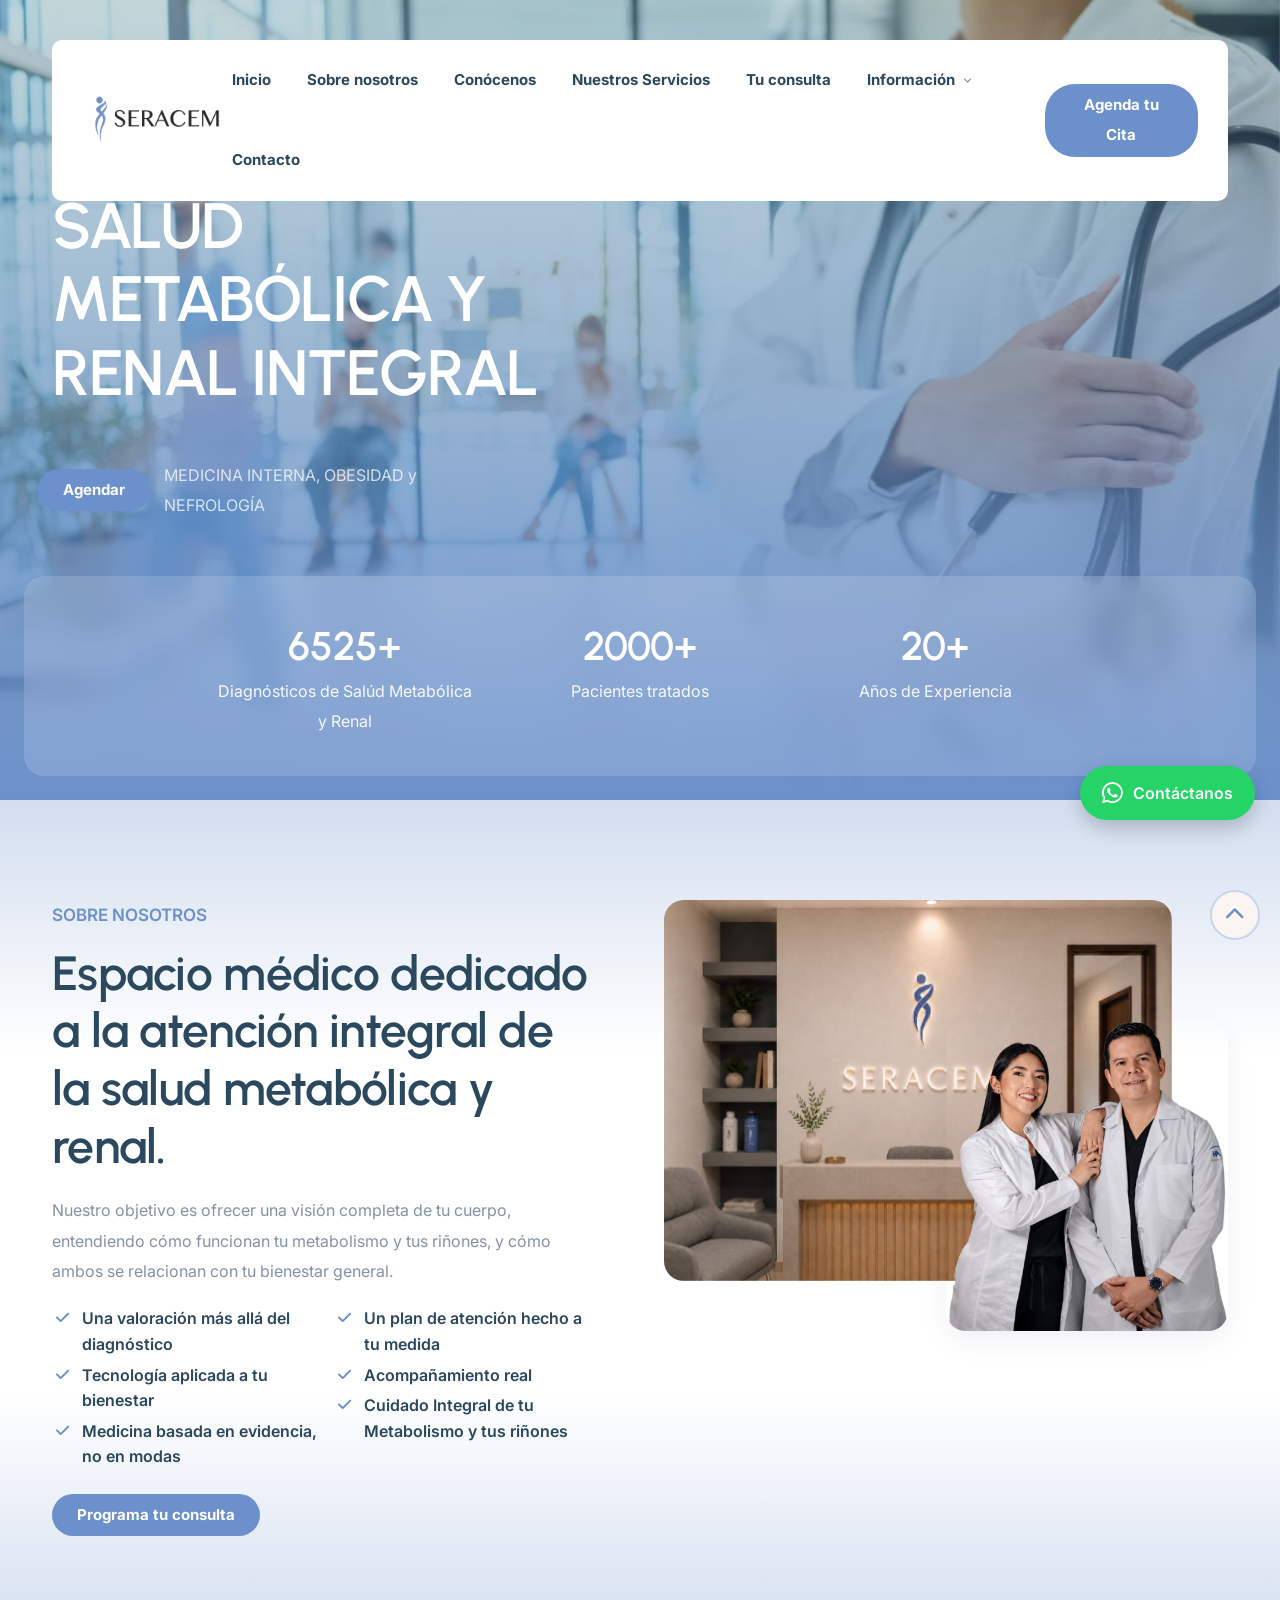
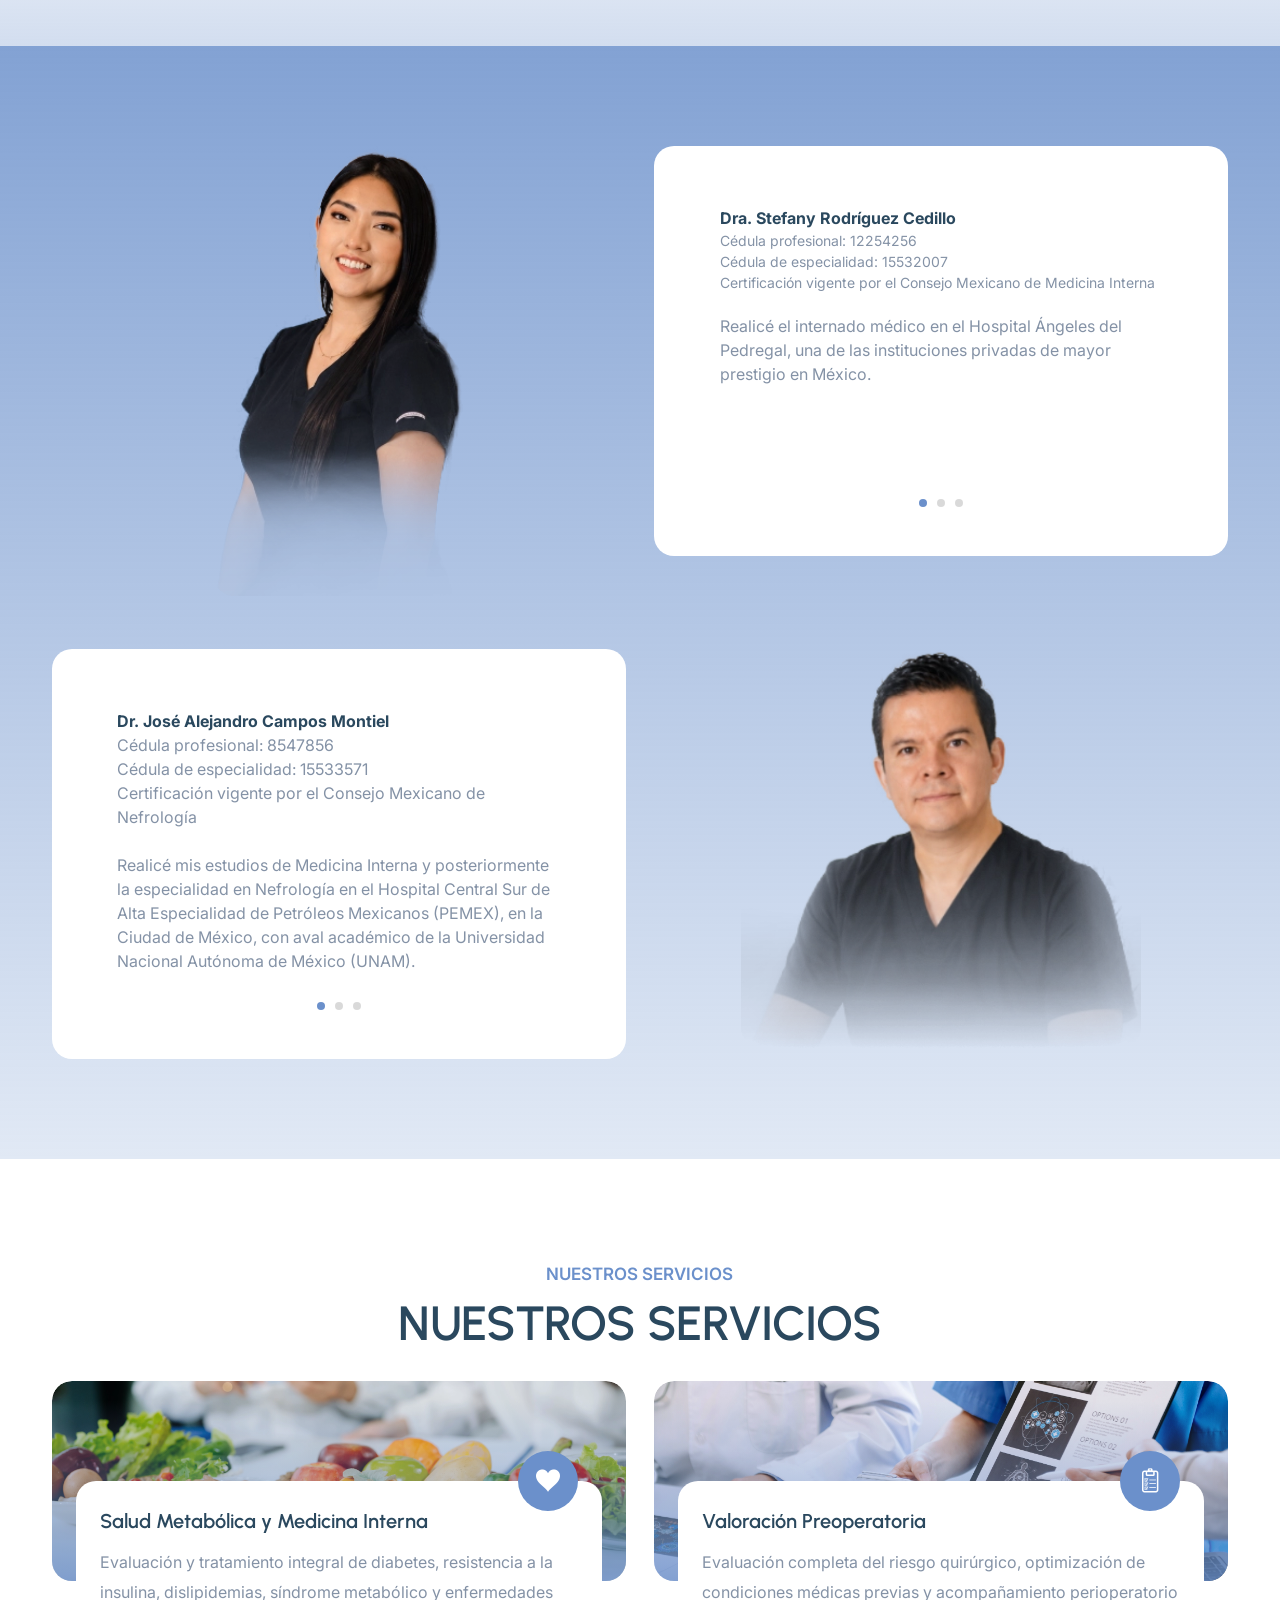
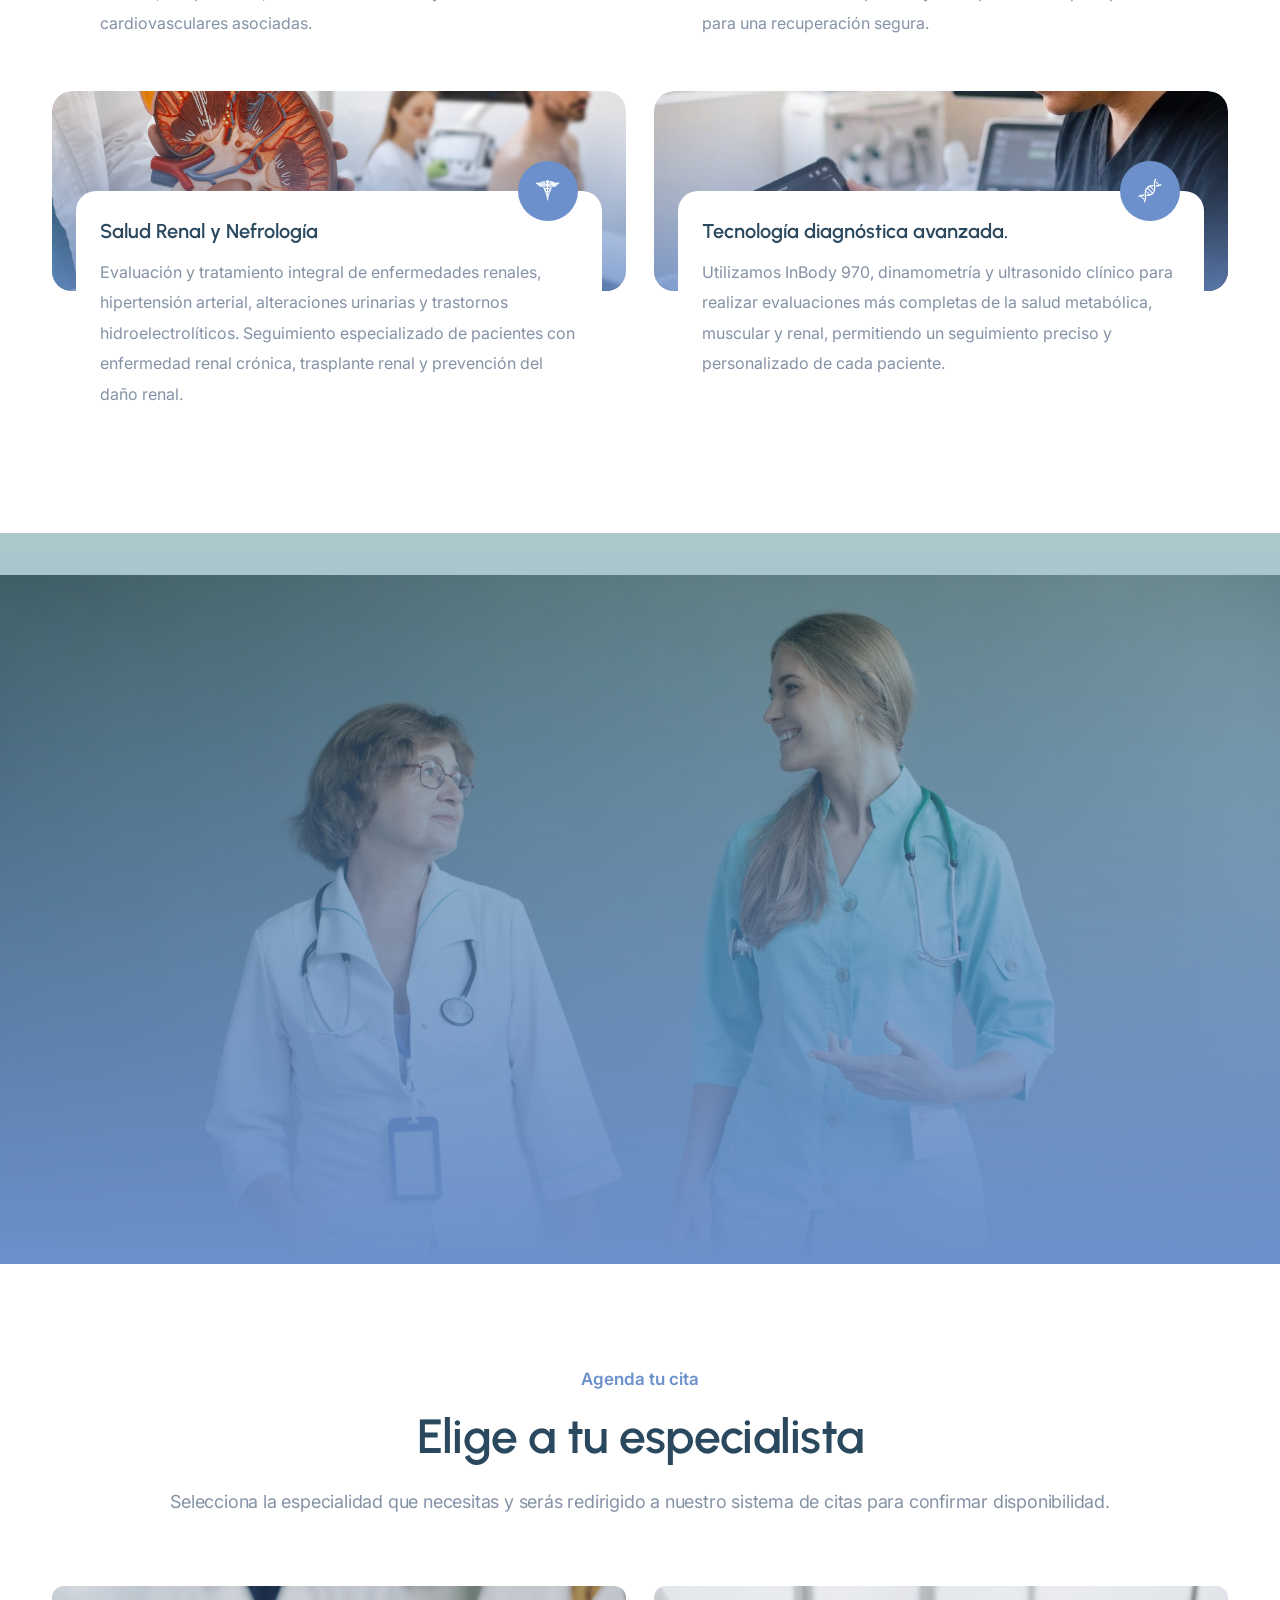
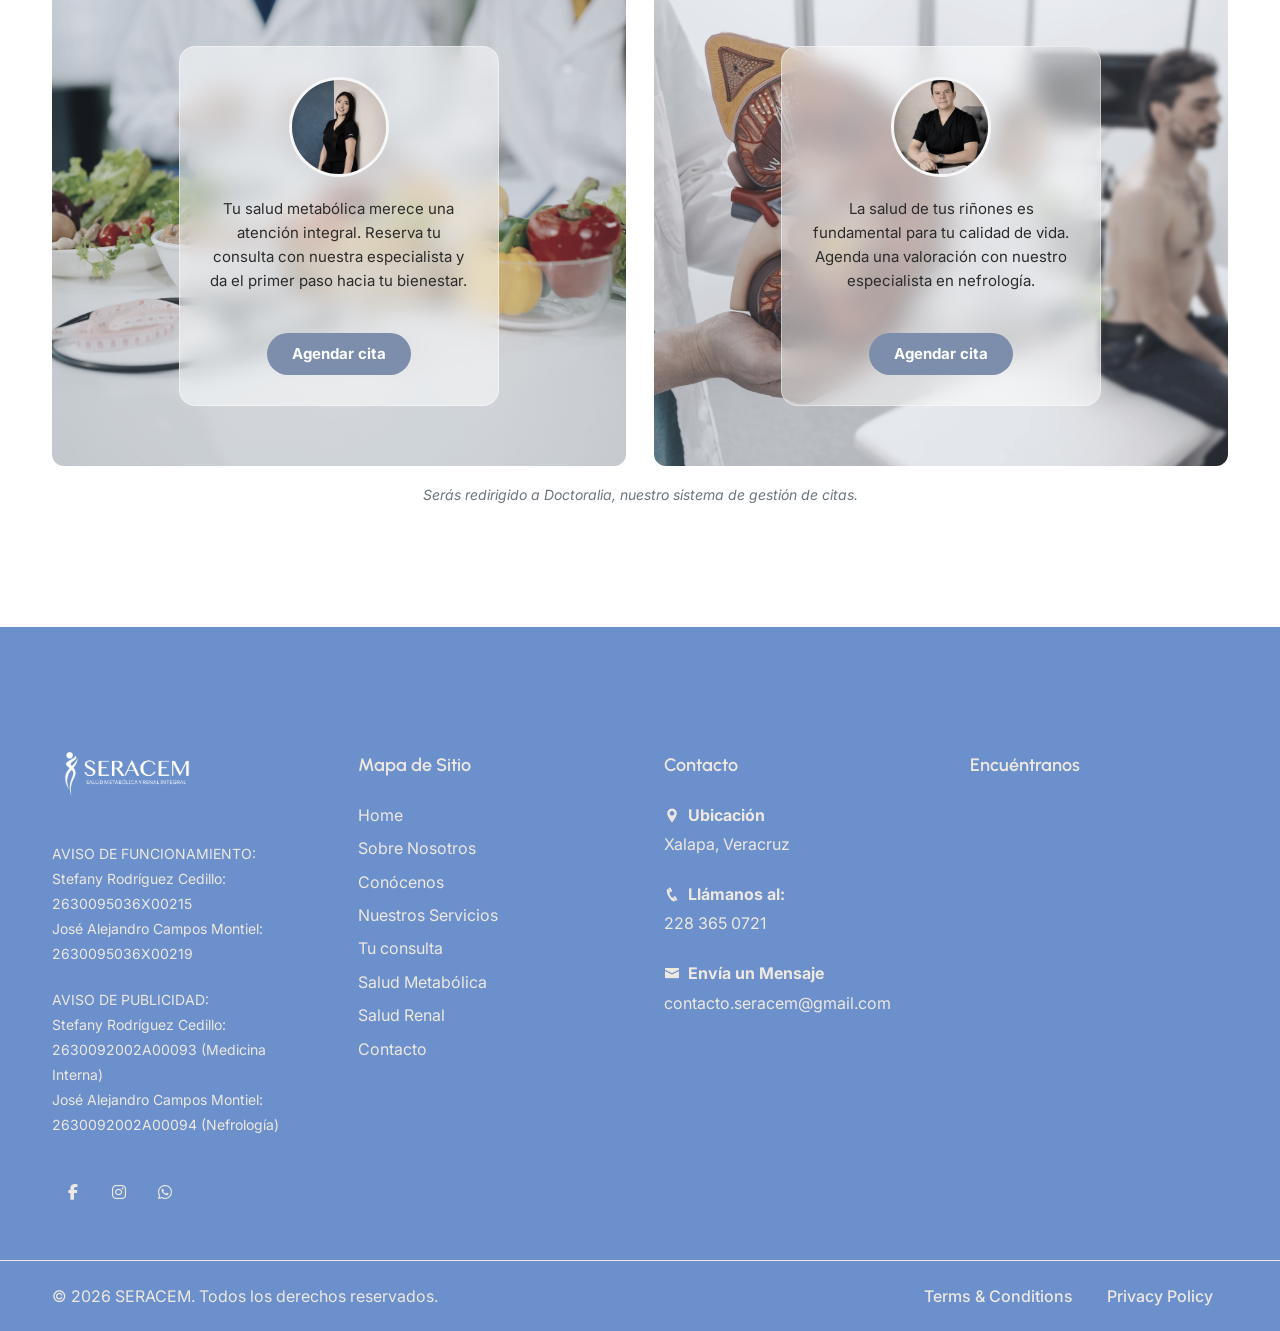
==== commit ca292f17: "Todos los cambios finales: keywords, botones, sección Doctoralia, SEO" ====
--- a/Optilux/Optilux HTML/index.html
+++ b/Optilux/Optilux HTML/index.html
@@ -7,7 +7,7 @@
     <meta content="text/html;charset=utf-8" http-equiv="Content-Type">
     <meta content="width=device-width, initial-scale=1.0" name="viewport" >
     <meta name="description" content="Especialistas en salud metabólica y renal en Xalapa, Veracruz. Atención integral con la Dra. Stefany Rodríguez y el Dr. José Alejandro Campos. ¡Agenda tu cita hoy!">
-    <meta name="keywords" content="salud metabólica, salud renal, nefrología, medicina interna, obesidad, diabetes, hipertensión, Xalapa, Veracruz, SERACEM">
+    <meta name="keywords" content="Xalapa, Veracruz, SERACEM, nefrólogo, obesidad, resistencia a la insulina, prediabetes, diabetes, hipertensión, enfermedad renal crónica, hemodiálisis, diálisis peritoneal, salud metabólica, salud renal, higado graso">
     <meta content="" name="author">
     <!-- CSS Files
     ================================================== -->
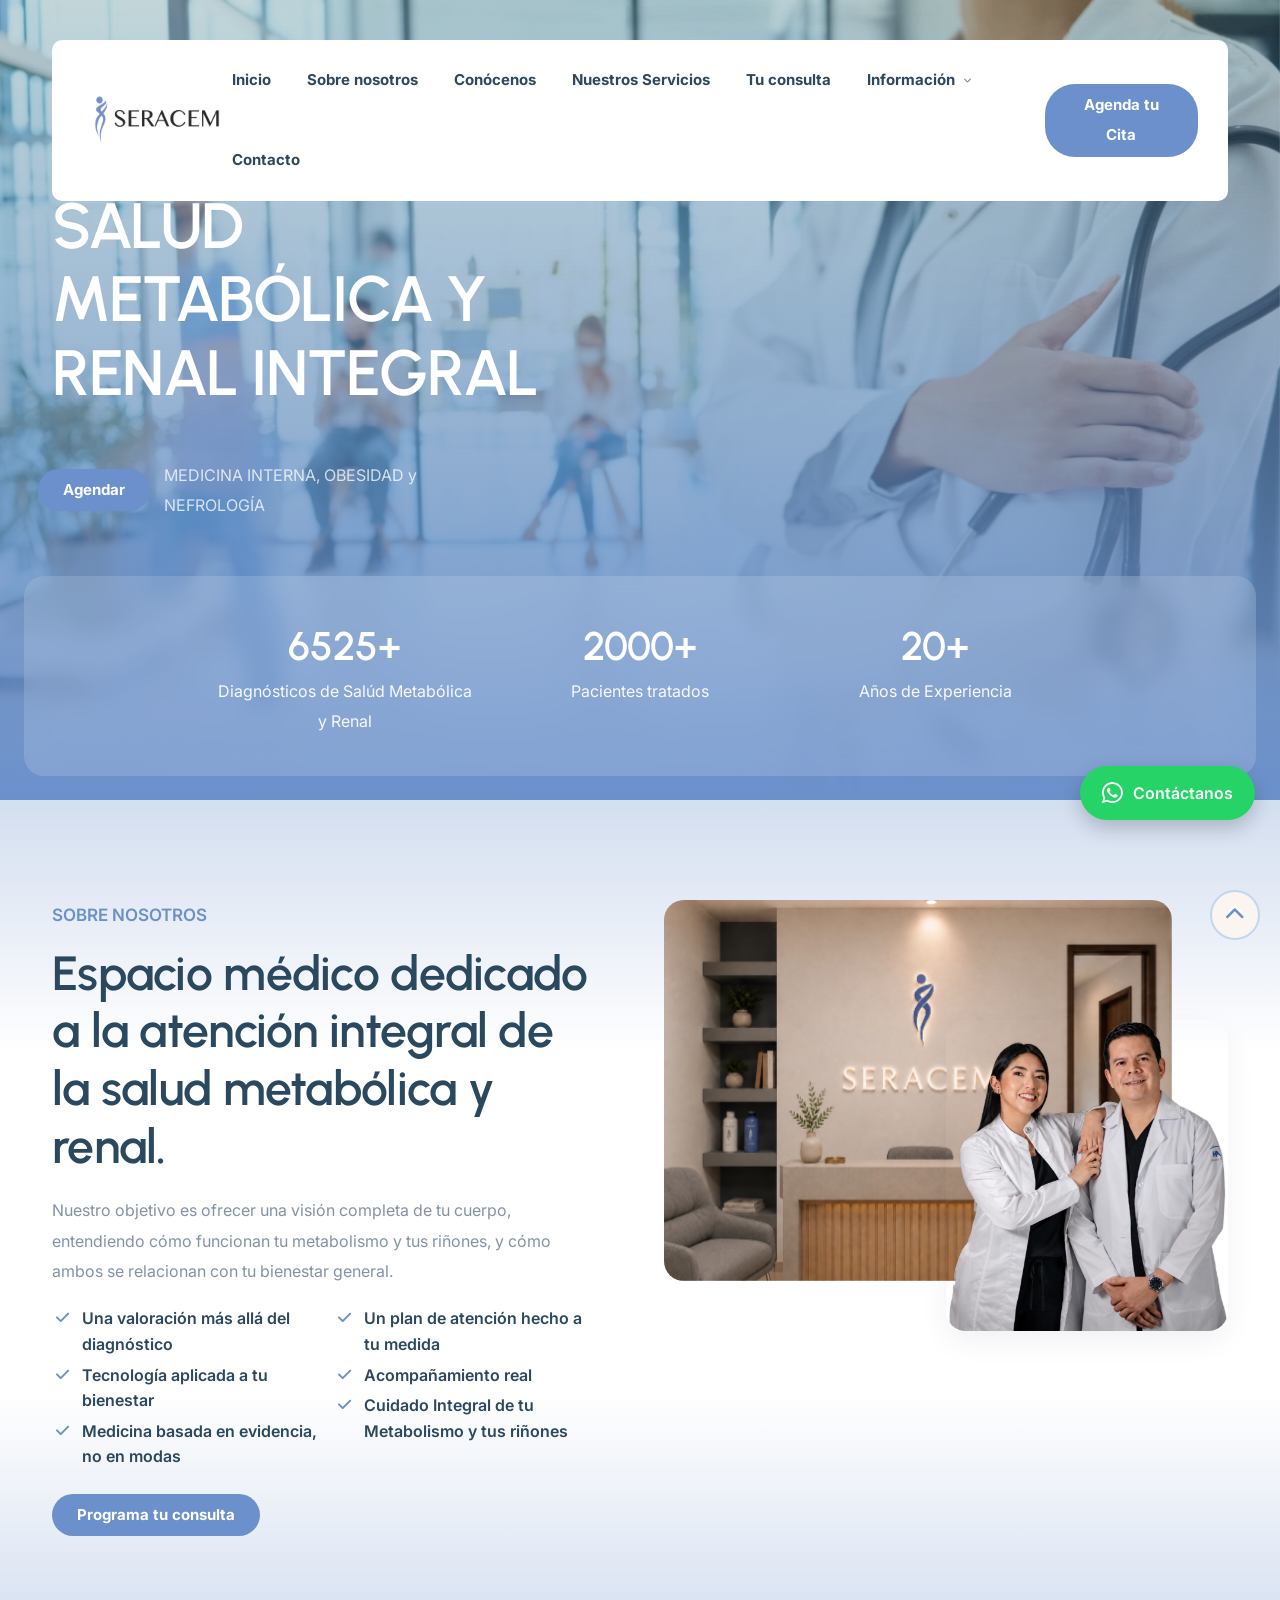
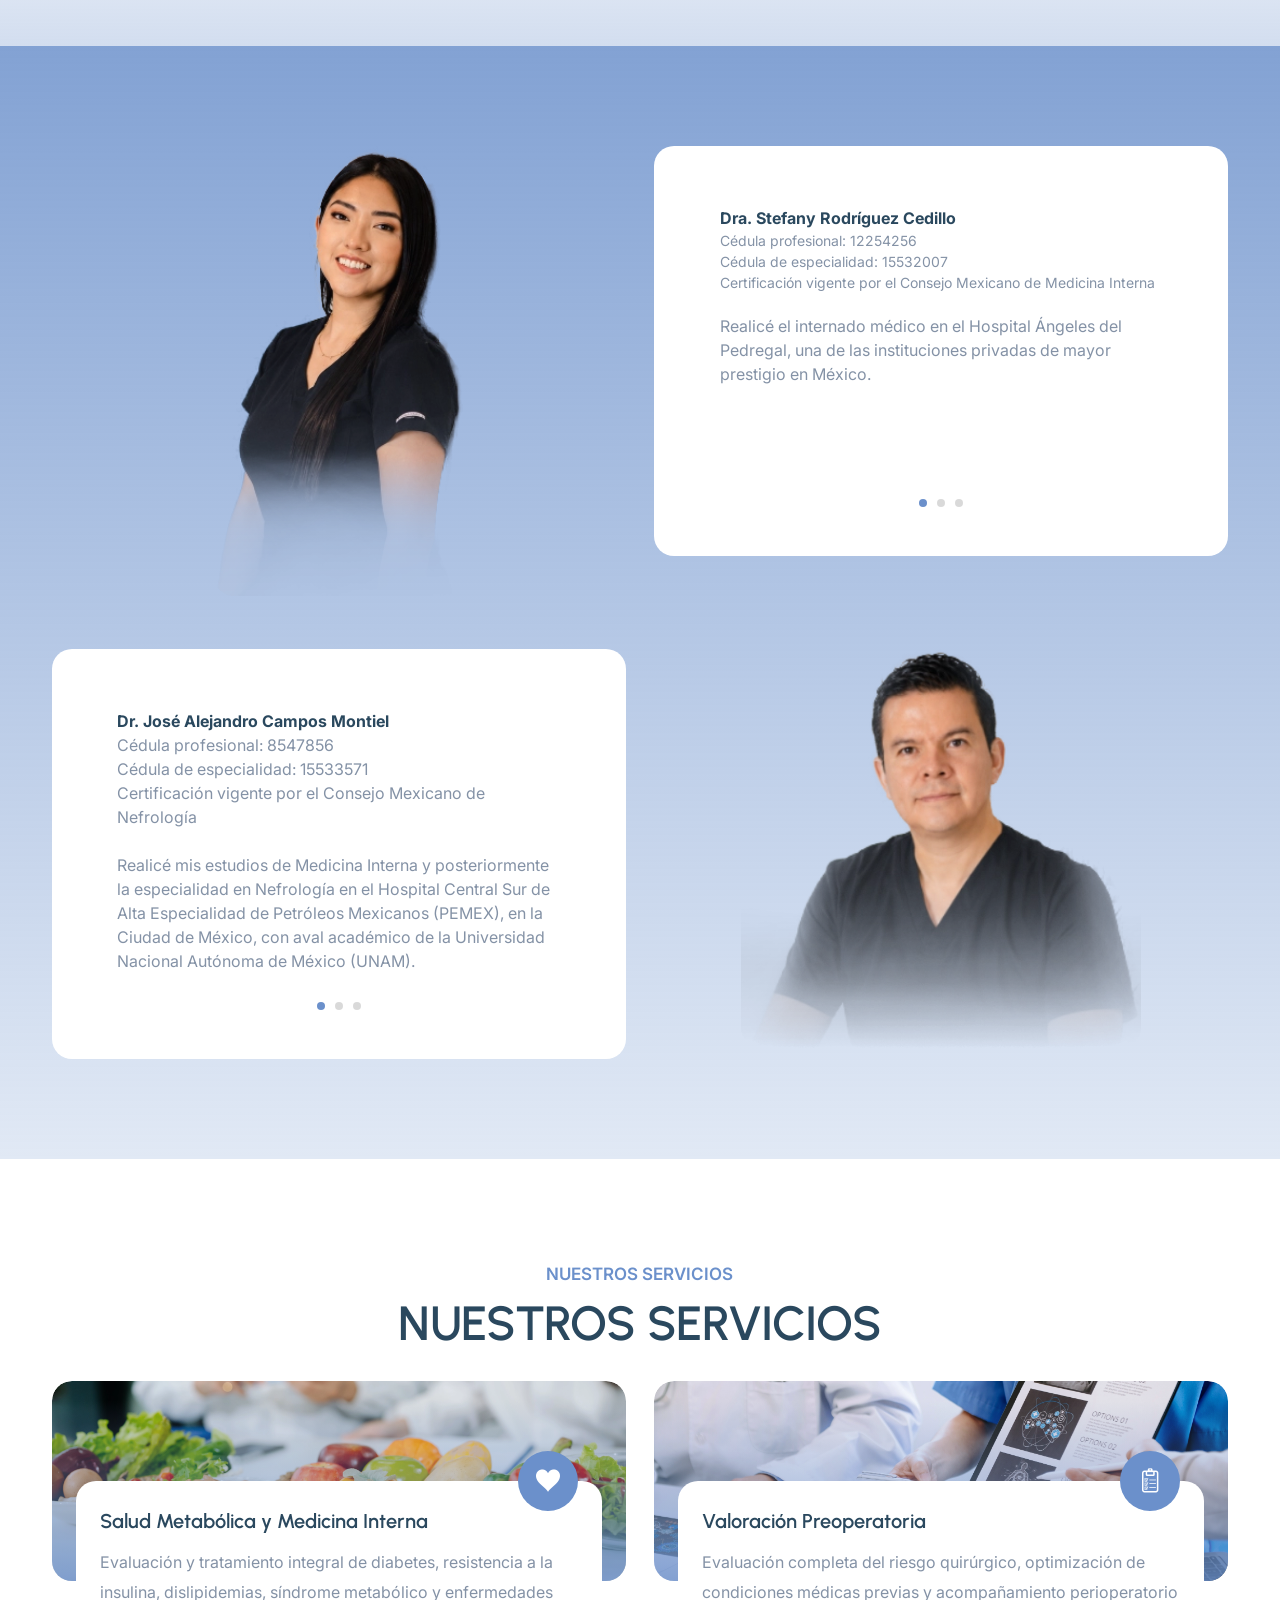
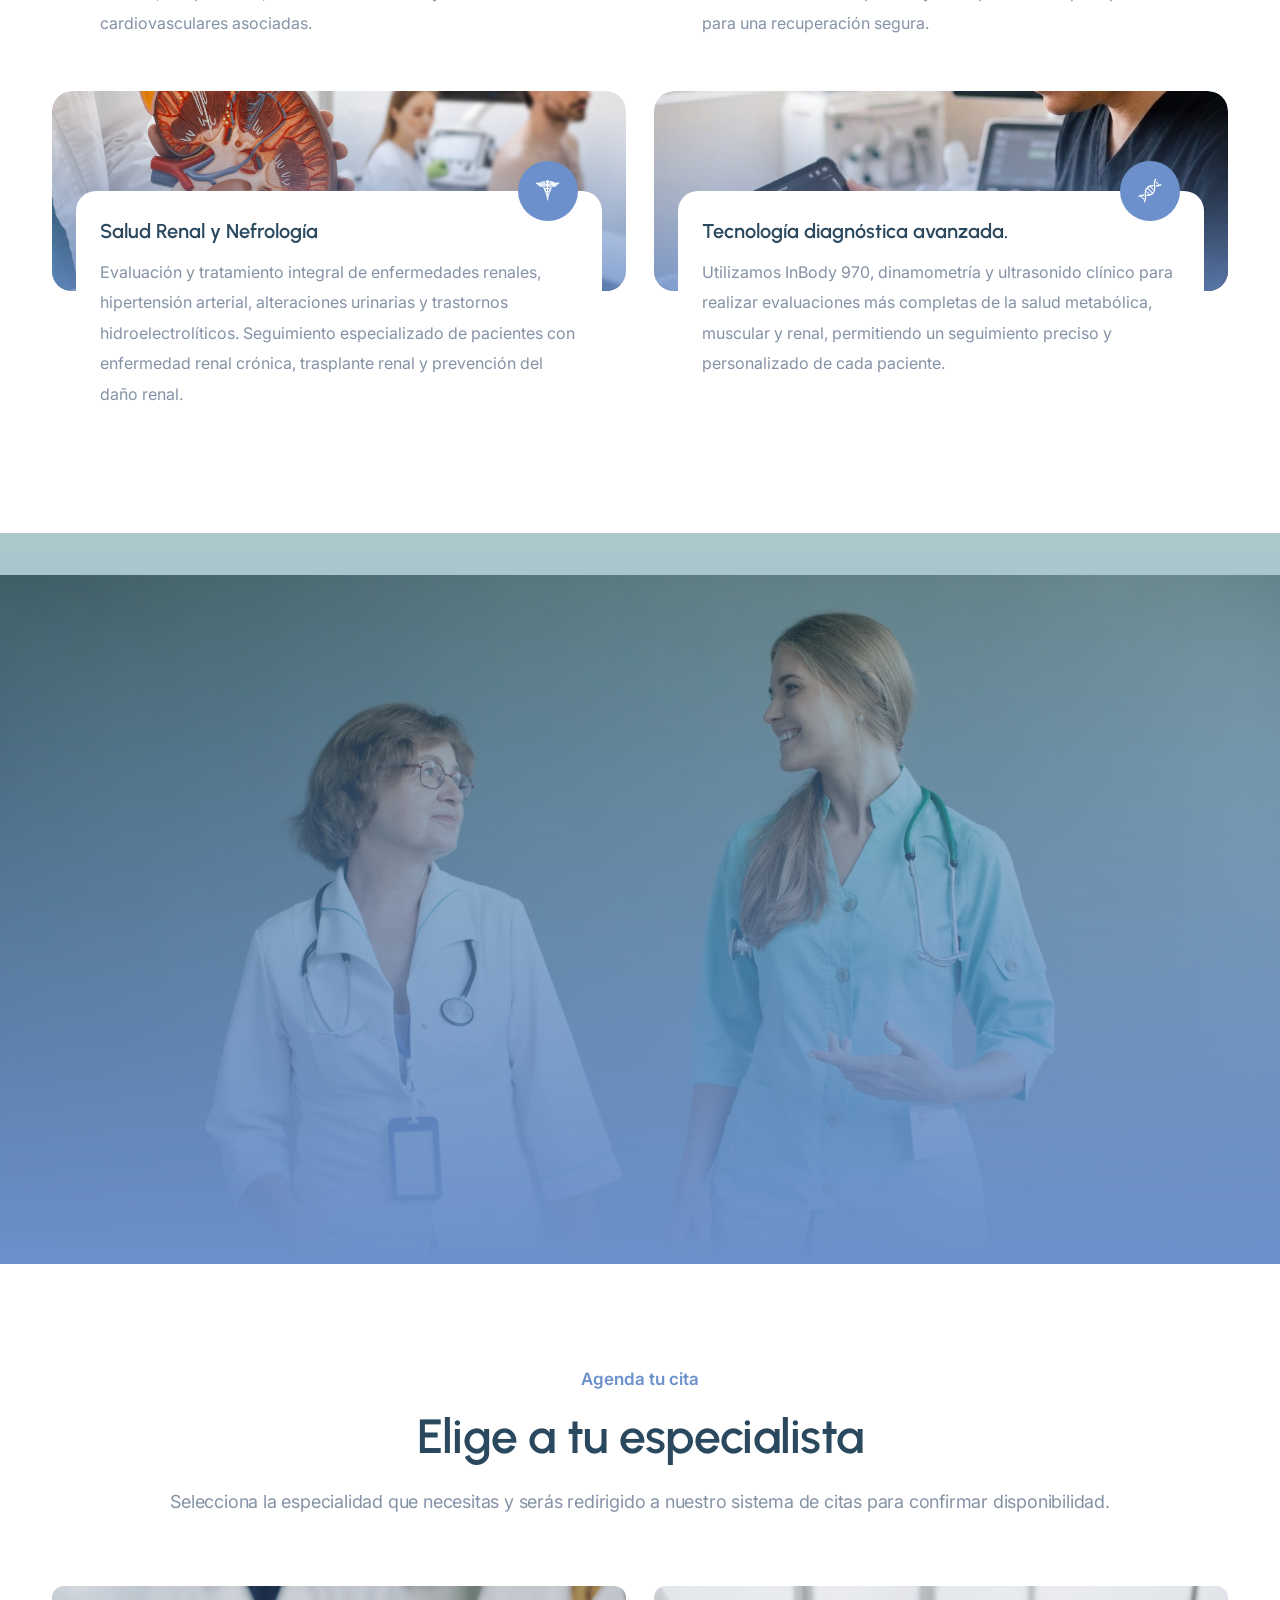
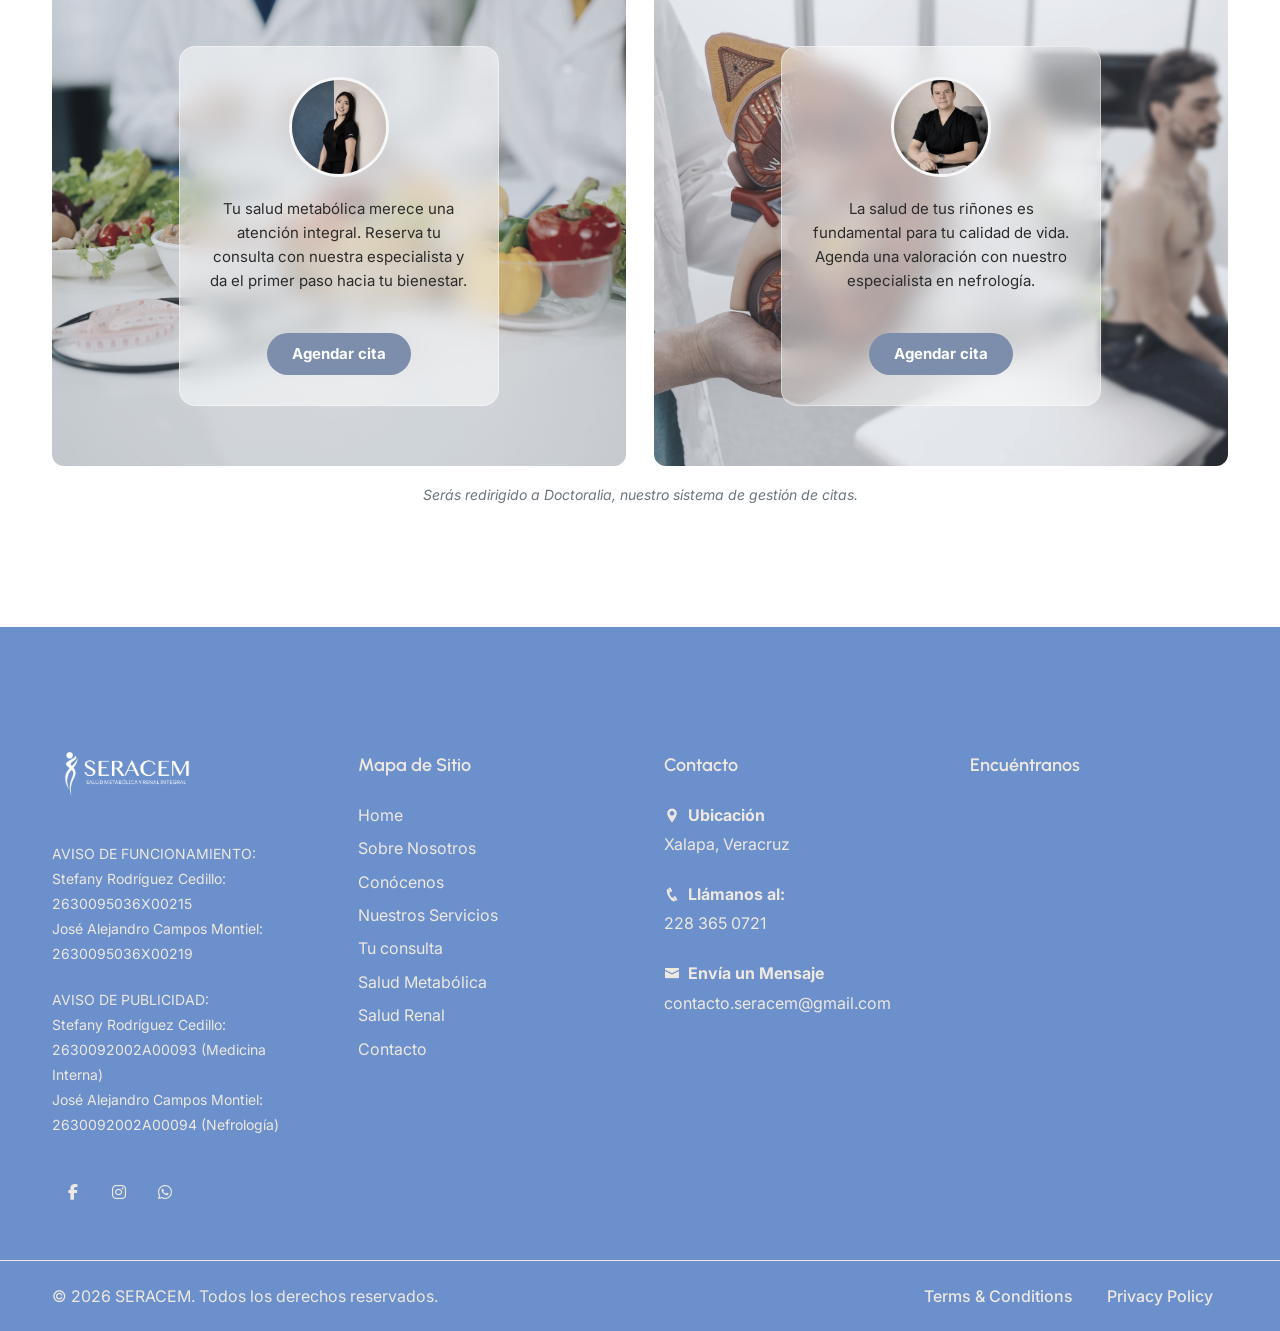
==== commit 481f0f93: "Borramos los <a> de las tarjetas de la sección de Nuestros Servicios" ====
--- a/Optilux/Optilux HTML/index.html
+++ b/Optilux/Optilux HTML/index.html
@@ -331,10 +331,11 @@
                     </div>
                     <div class="row g-4">
                         <!-- Fila 1: Tarjeta 1 y 2 -->
+                        <!--Bloque Salud Metabólica y Medicina Interna-->
                         <div class="col-lg-6 col-sm-6 wow fadeInUp" data-wow-delay="0s">
                             <div class="hover">
                                 <div class="relative overflow-hidden rounded-1">
-                                    <a href="service-single.html" class="d-block hover">
+                                    
                                         <div class="relative overflow-hidden rounded-1">
                                             <img src="images/salud_metabólica-1-w.webp" class="w-100 hover-scale-1-2" alt="">
                                             <div class="gradient-edge-bottom color h-90 op-8"></div>
@@ -347,7 +348,7 @@
                                             <h4>Salud Metabólica y Medicina Interna</h4>
                                             <p class="mb-0">Evaluación y tratamiento integral de diabetes, resistencia a la insulina, dislipidemias, síndrome metabólico y enfermedades cardiovasculares asociadas.</p>
                                         </div>
-                                    </a>
+                                    
                                 </div>
                             </div>
                         </div>
@@ -356,7 +357,7 @@
                         <div class="col-lg-6 col-sm-6 wow fadeInUp" data-wow-delay="0.4s">
                             <div class="hover">
                                 <div class="relative overflow-hidden rounded-1">
-                                    <a href="service-single.html" class="d-block hover">
+                                    
                                         <div class="relative overflow-hidden rounded-1">
                                             <img src="images/valoración_médica-1-w.webp" class="w-100 hover-scale-1-2" alt="">
                                             <div class="gradient-edge-bottom color h-90 op-8"></div>
@@ -369,7 +370,7 @@
                                             <h4>Valoración Preoperatoria</h4>
                                             <p class="mb-0">Evaluación completa del riesgo quirúrgico, optimización de condiciones médicas previas y acompañamiento perioperatorio para una recuperación segura.</p>
                                         </div>
-                                    </a>
+                                    
                                 </div>
                             </div>
                         </div>
@@ -381,7 +382,7 @@
                         <div class="col-lg-6 col-sm-6 wow fadeInUp" data-wow-delay="0.2s">
                             <div class="hover">
                                 <div class="relative overflow-hidden rounded-1">
-                                    <a href="service-single.html" class="d-block hover">
+                                    
                                         <div class="relative overflow-hidden rounded-1">
                                             <img src="images/salud_renal-1-w.webp" class="w-100 hover-scale-1-2" alt="">
                                             <div class="gradient-edge-bottom color h-90 op-8"></div>
@@ -394,7 +395,7 @@
                                             <h4>Salud Renal y Nefrología</h4>
                                             <p class="mb-0">Evaluación y tratamiento integral de enfermedades renales, hipertensión arterial, alteraciones urinarias y trastornos hidroelectrolíticos. Seguimiento especializado de pacientes con enfermedad renal crónica, trasplante renal y prevención del daño renal.</p>
                                         </div>
-                                    </a>
+                                    
                                 </div>
                             </div>
                         </div>
@@ -402,7 +403,7 @@
                         <div class="col-lg-6 col-sm-6 wow fadeInUp" data-wow-delay="0.6s">
                             <div class="hover">
                                 <div class="relative overflow-hidden rounded-1">
-                                    <a href="service-single.html" class="d-block hover">
+                                    
                                         <div class="relative overflow-hidden rounded-1">
                                             <img src="images/tech.png" class="w-100 hover-scale-1-2" alt="">
                                             <div class="gradient-edge-bottom color h-90 op-8"></div>
@@ -415,7 +416,7 @@
                                             <h4>Tecnología diagnóstica avanzada.</h4>
                                             <p class="mb-0">Utilizamos InBody 970, dinamometría y ultrasonido clínico para realizar evaluaciones más completas de la salud metabólica, muscular y renal, permitiendo un seguimiento preciso y personalizado de cada paciente.</p>
                                         </div>
-                                    </a>
+                                    
                                 </div>
                             </div>
                         </div>
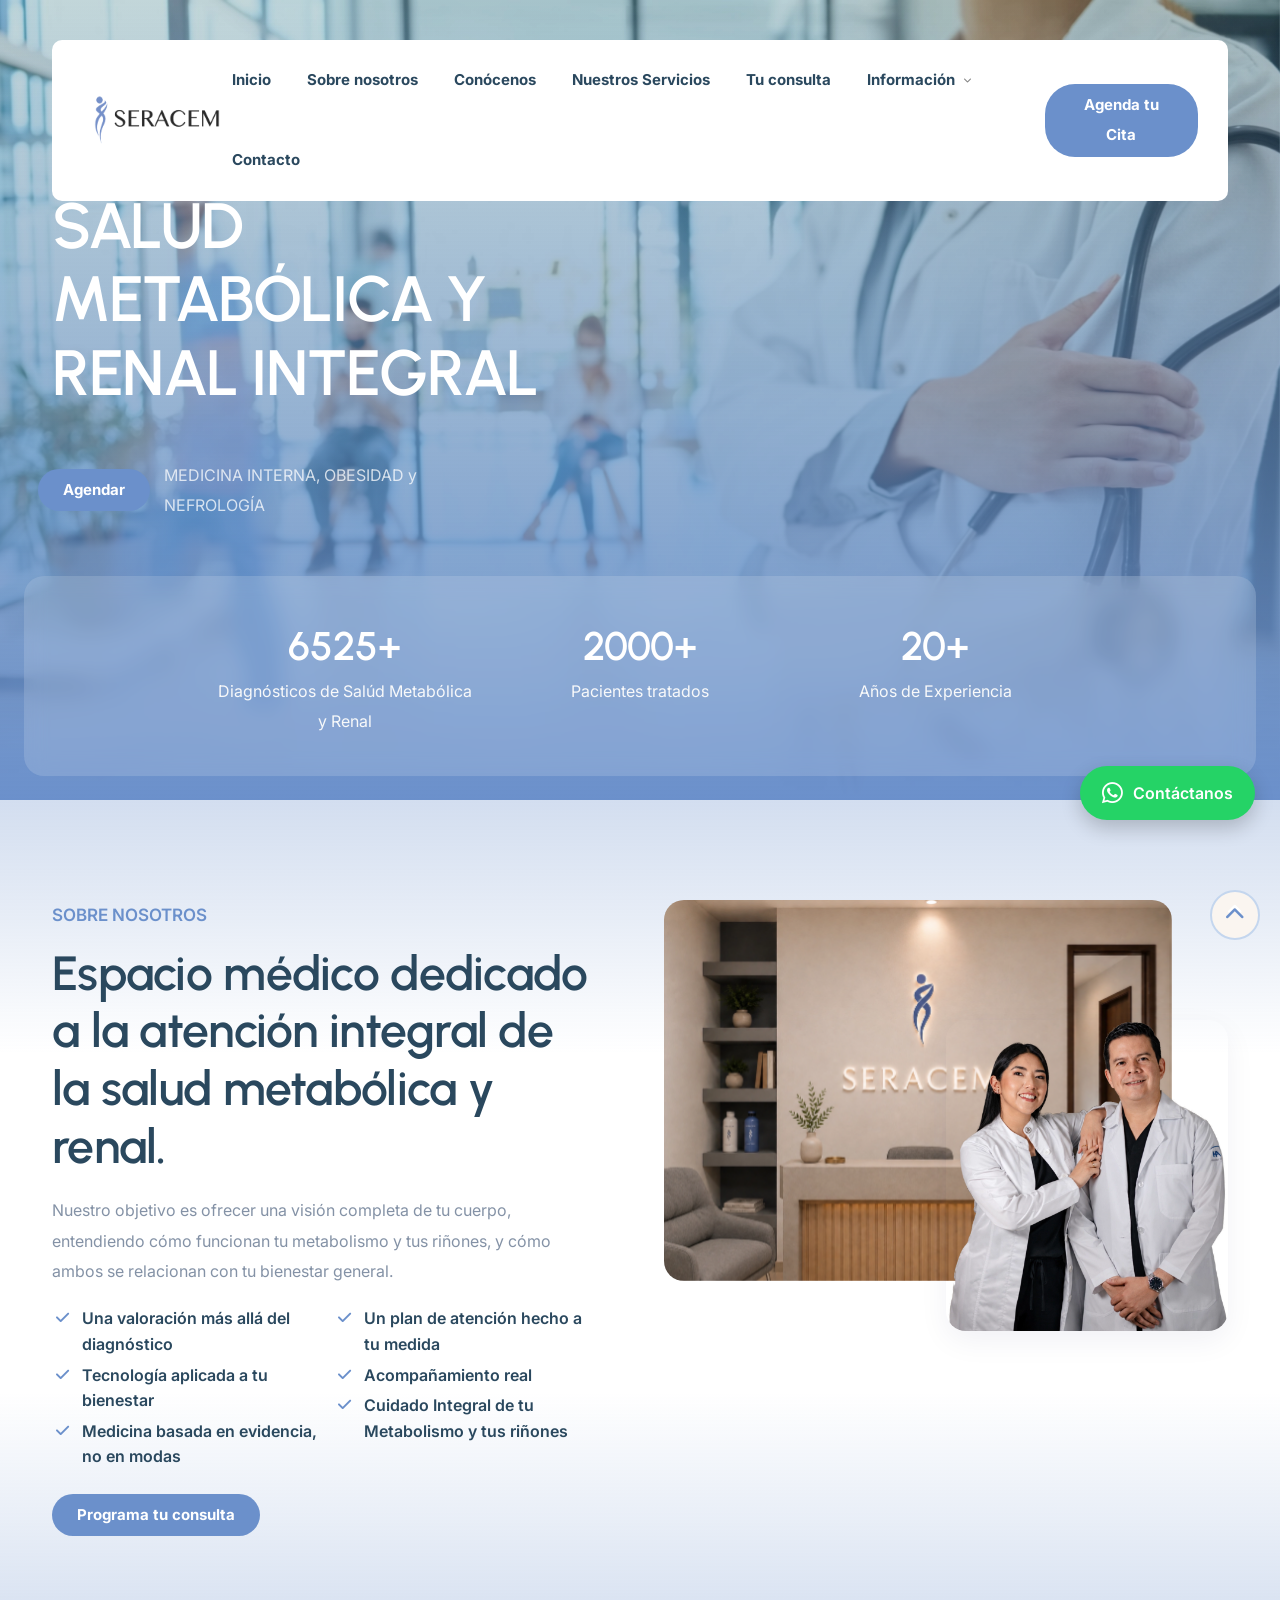
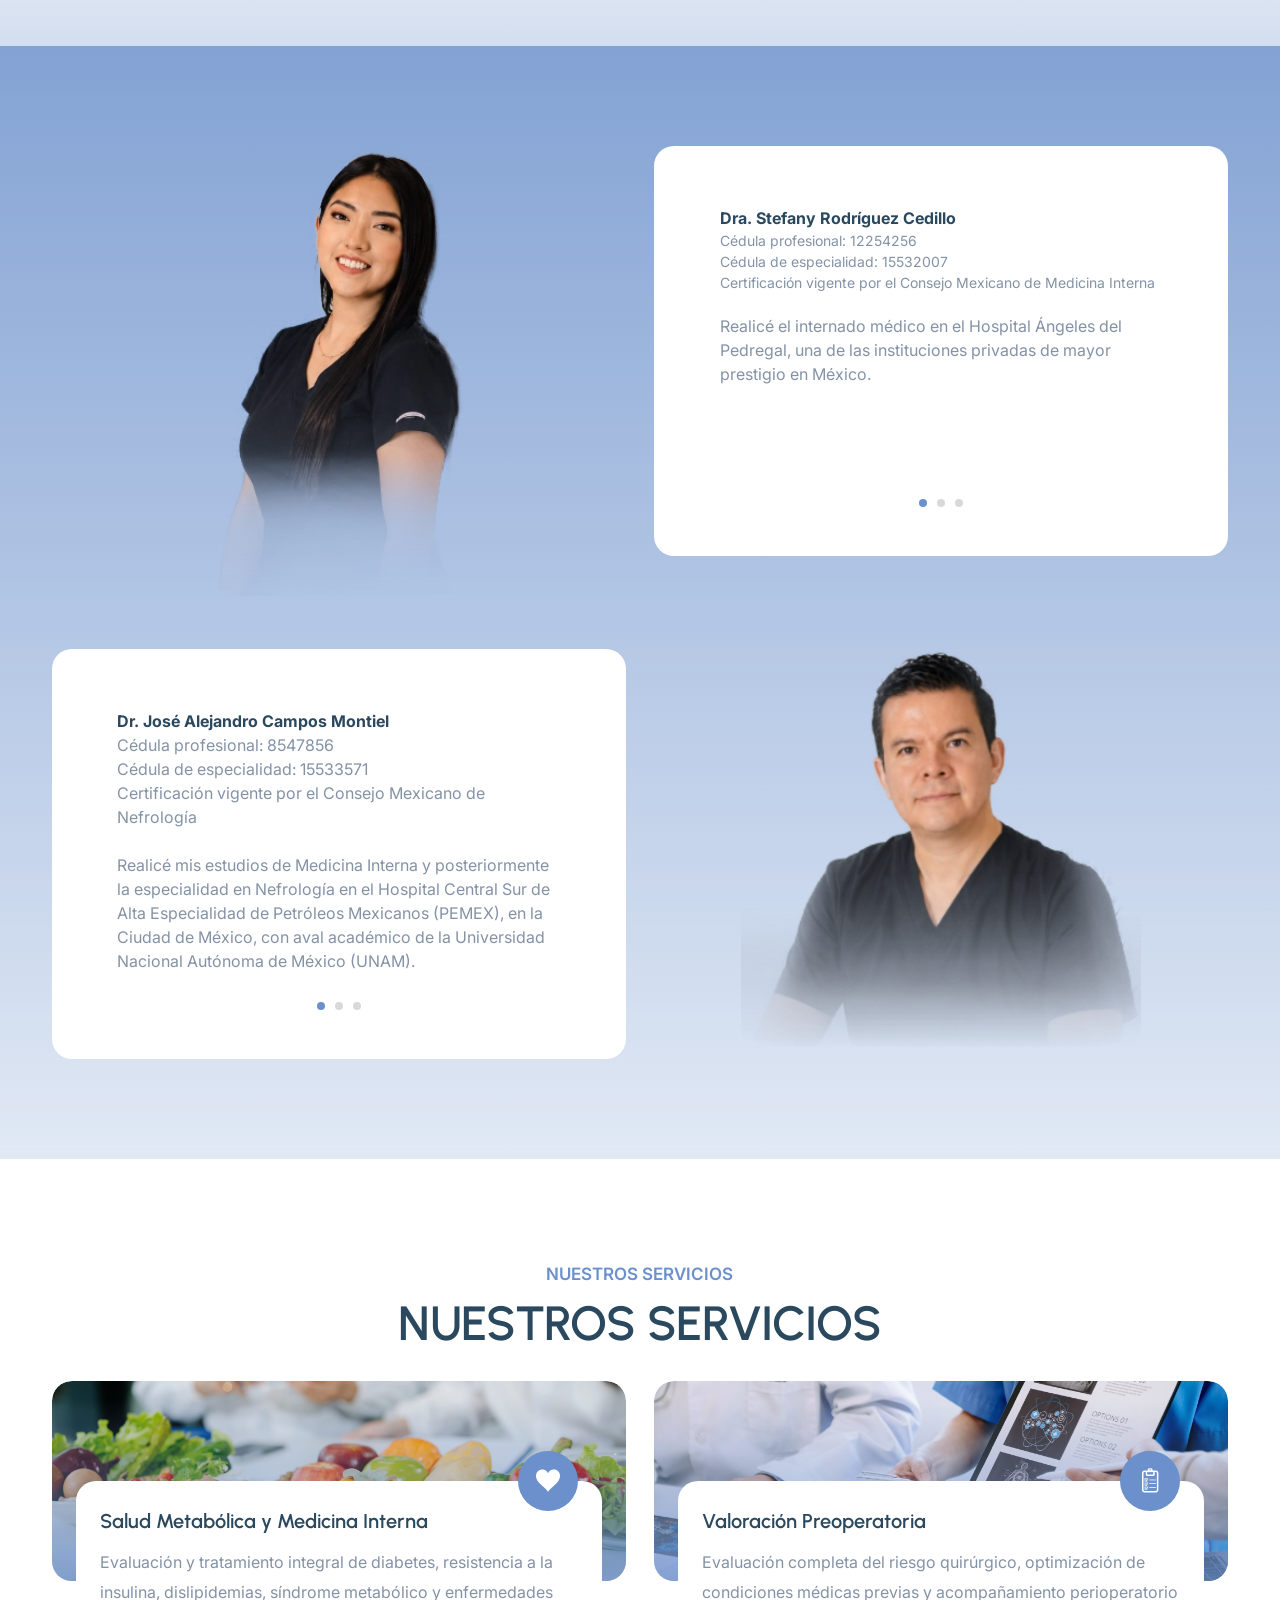
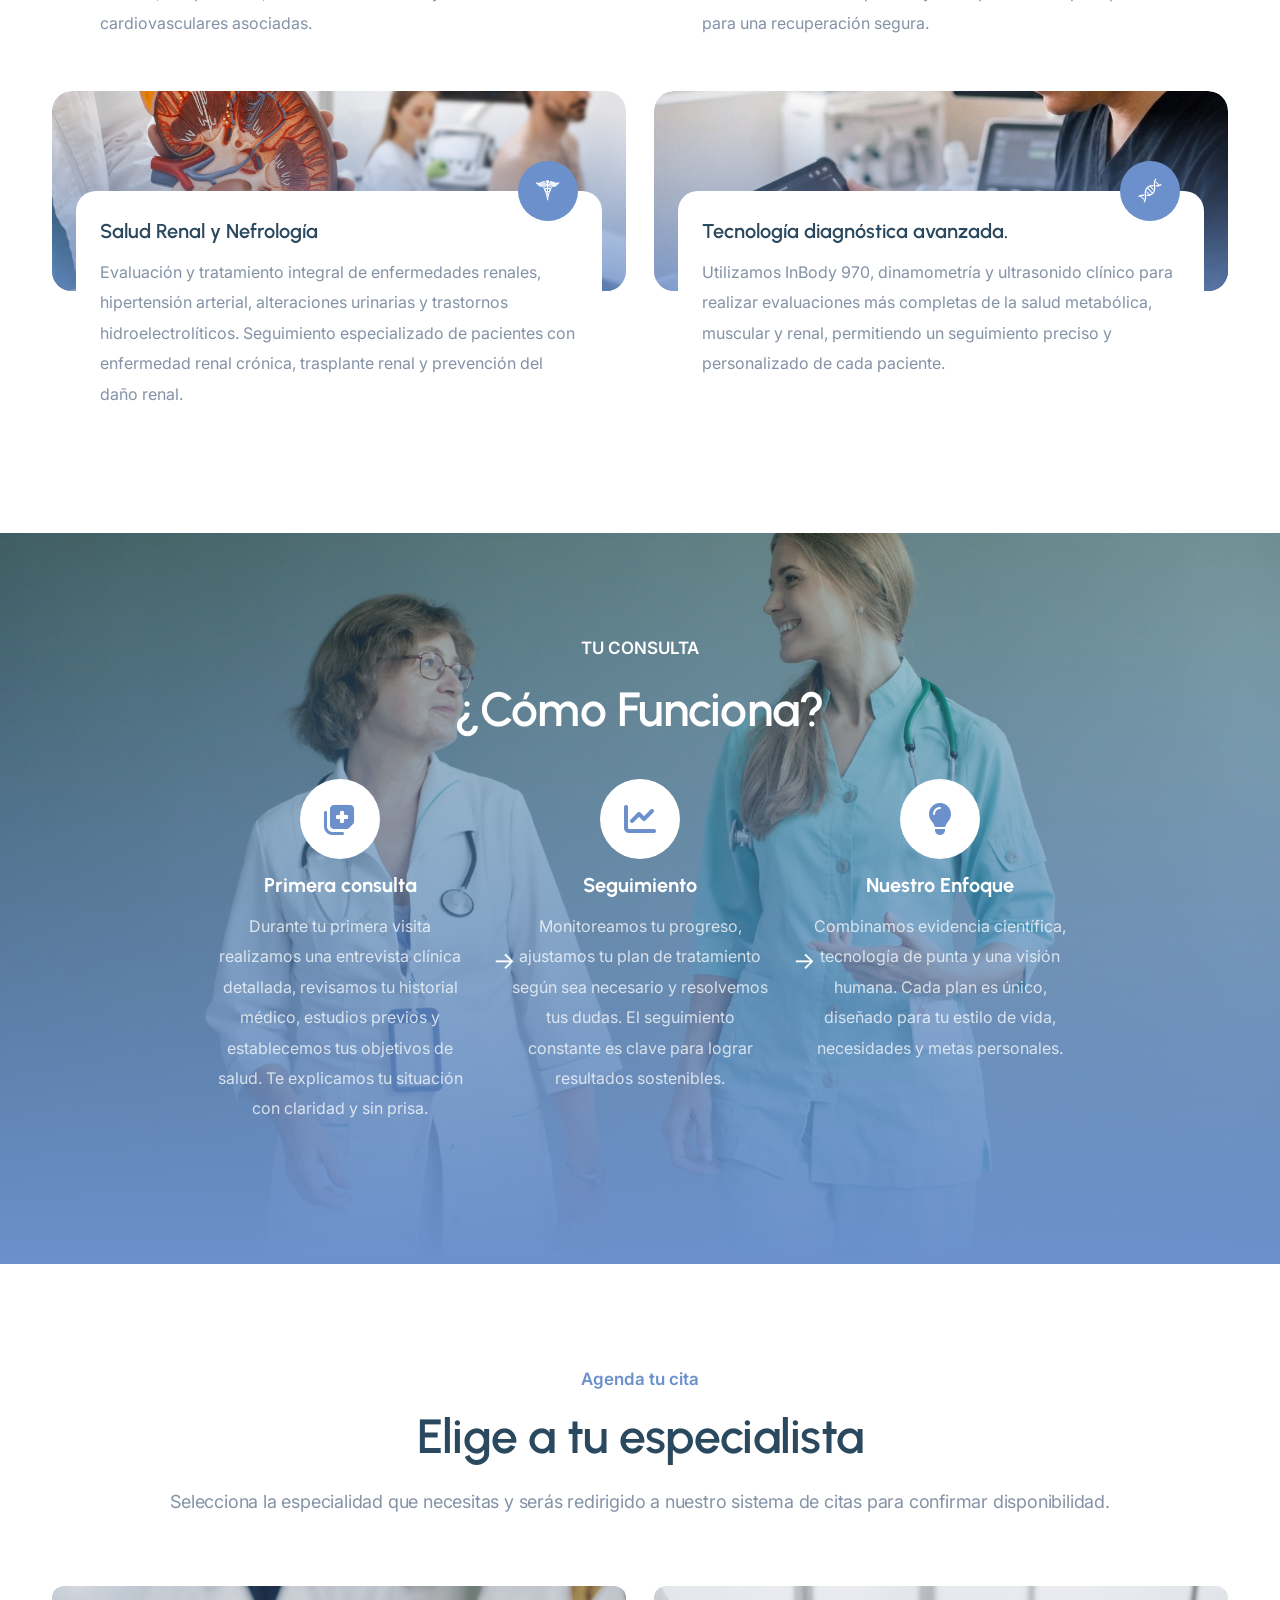
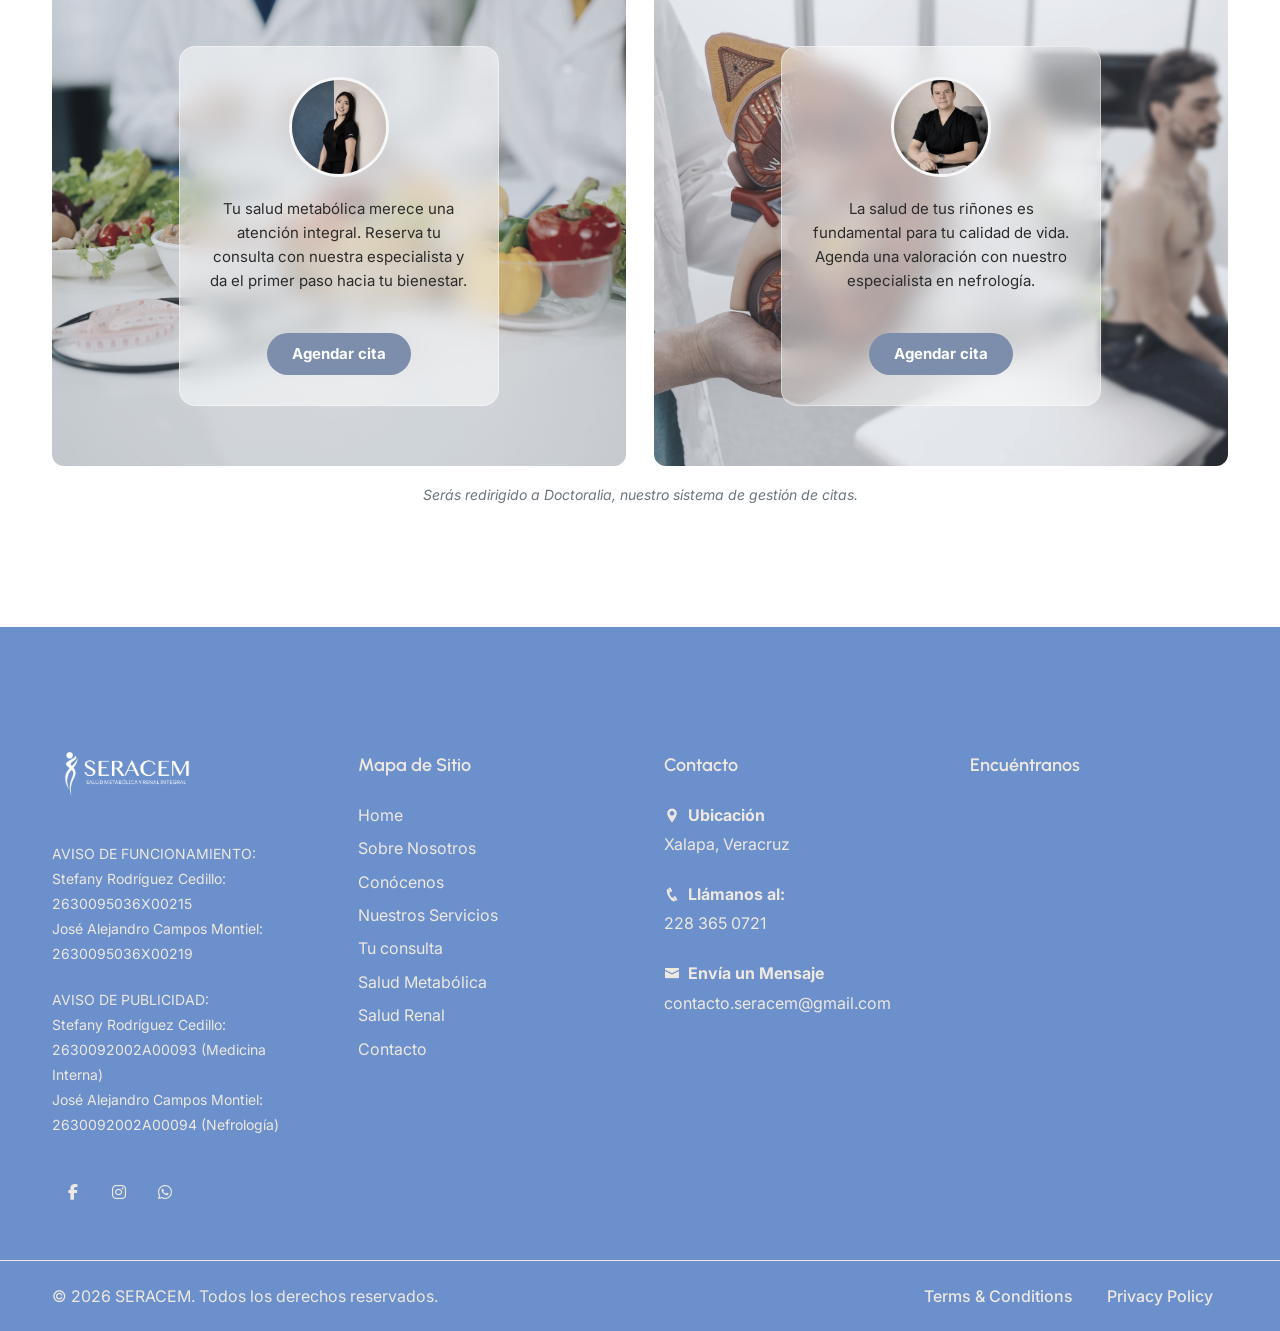
==== commit 3d329b49: "Implementamos favicon dinámico que se adapta al modo claro u oscuro del navegador" ====
--- a/Optilux/Optilux HTML/index.html
+++ b/Optilux/Optilux HTML/index.html
@@ -3,7 +3,10 @@
 
 <head>
     <title>SERACEM</title>
-    <link rel="icon" href="images/icono_blanco.webp" type="image/gif" sizes="16x16">
+    <!-- Favicon para modo claro (navegador con tema claro) -->
+    <link rel="icon" href="images/icono_oscuro.webp" type="image/webp" media="(prefers-color-scheme: light)">
+    <!-- Favicon para modo oscuro (navegador con tema oscuro) -->
+    <link rel="icon" href="images/icono_blanco.webp" type="image/webp" media="(prefers-color-scheme: dark)">
     <meta content="text/html;charset=utf-8" http-equiv="Content-Type">
     <meta content="width=device-width, initial-scale=1.0" name="viewport" >
     <meta name="description" content="Especialistas en salud metabólica y renal en Xalapa, Veracruz. Atención integral con la Dra. Stefany Rodríguez y el Dr. José Alejandro Campos. ¡Agenda tu cita hoy!">
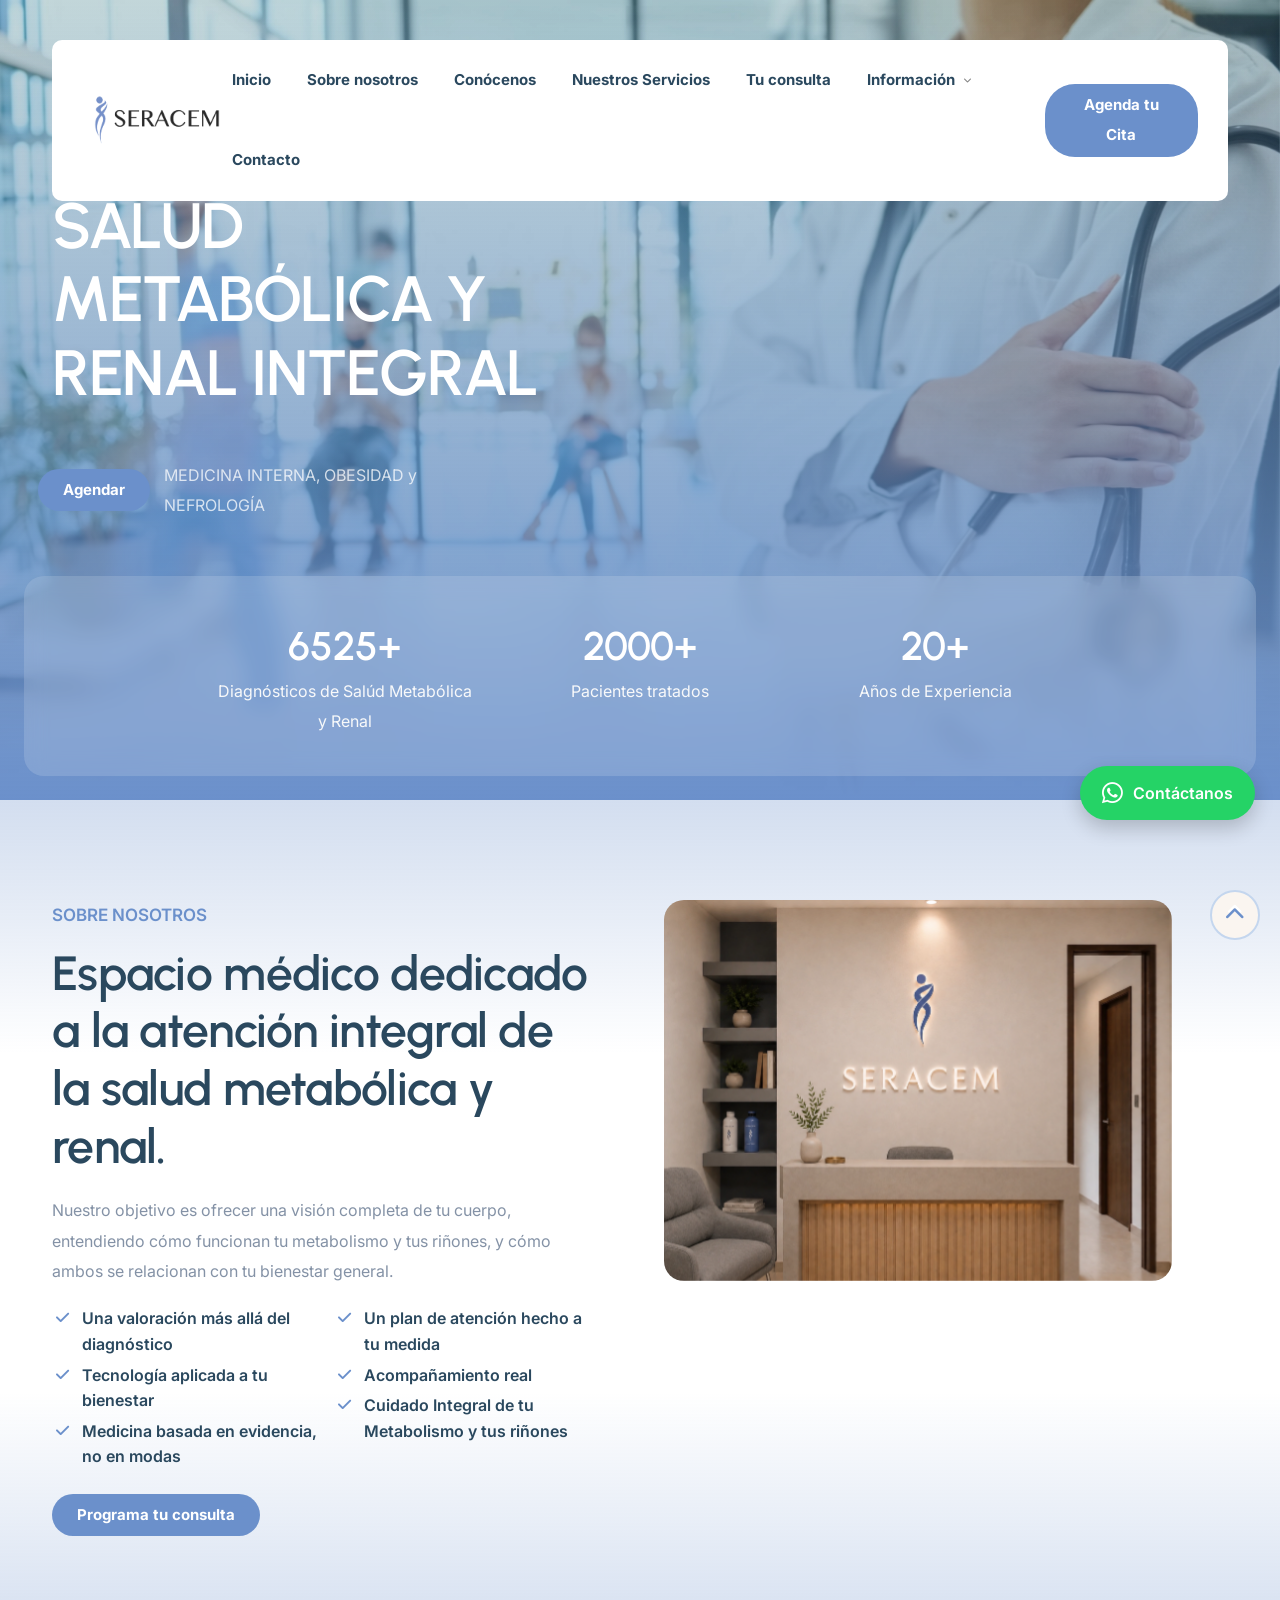
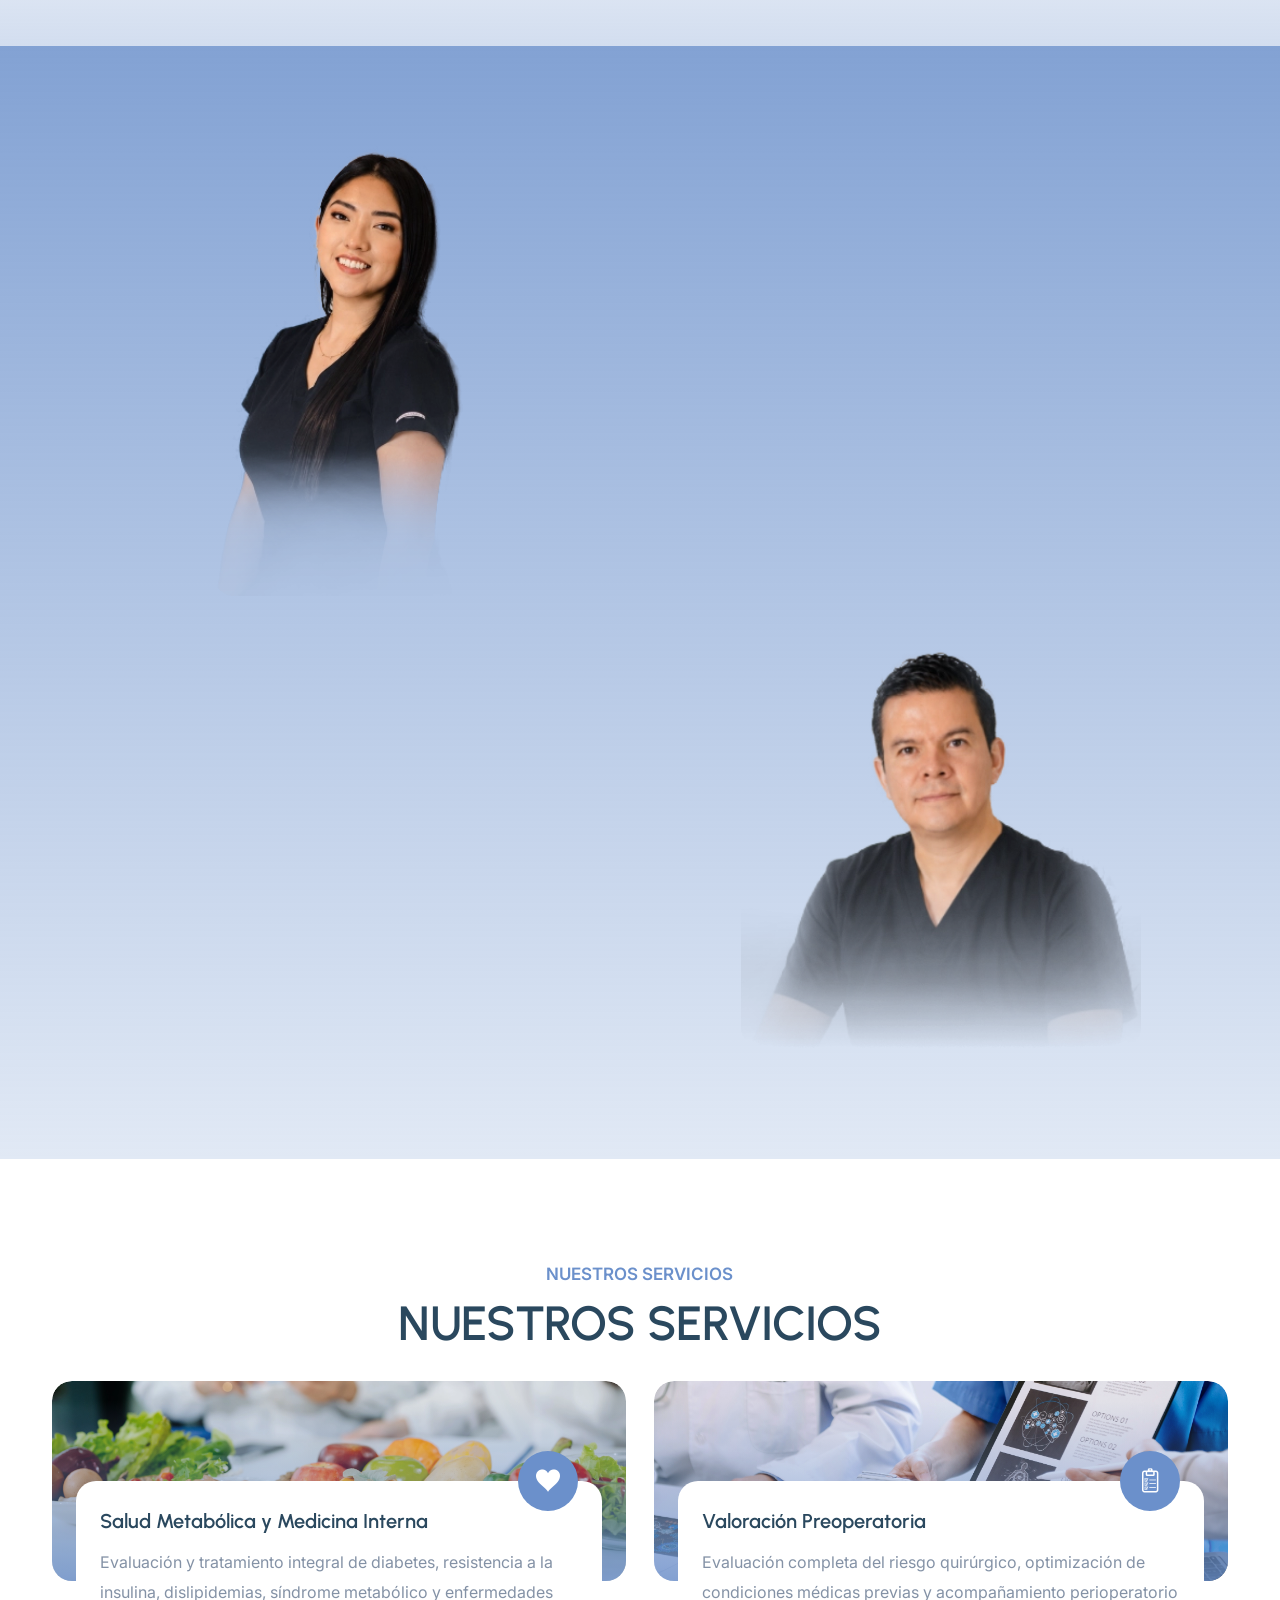
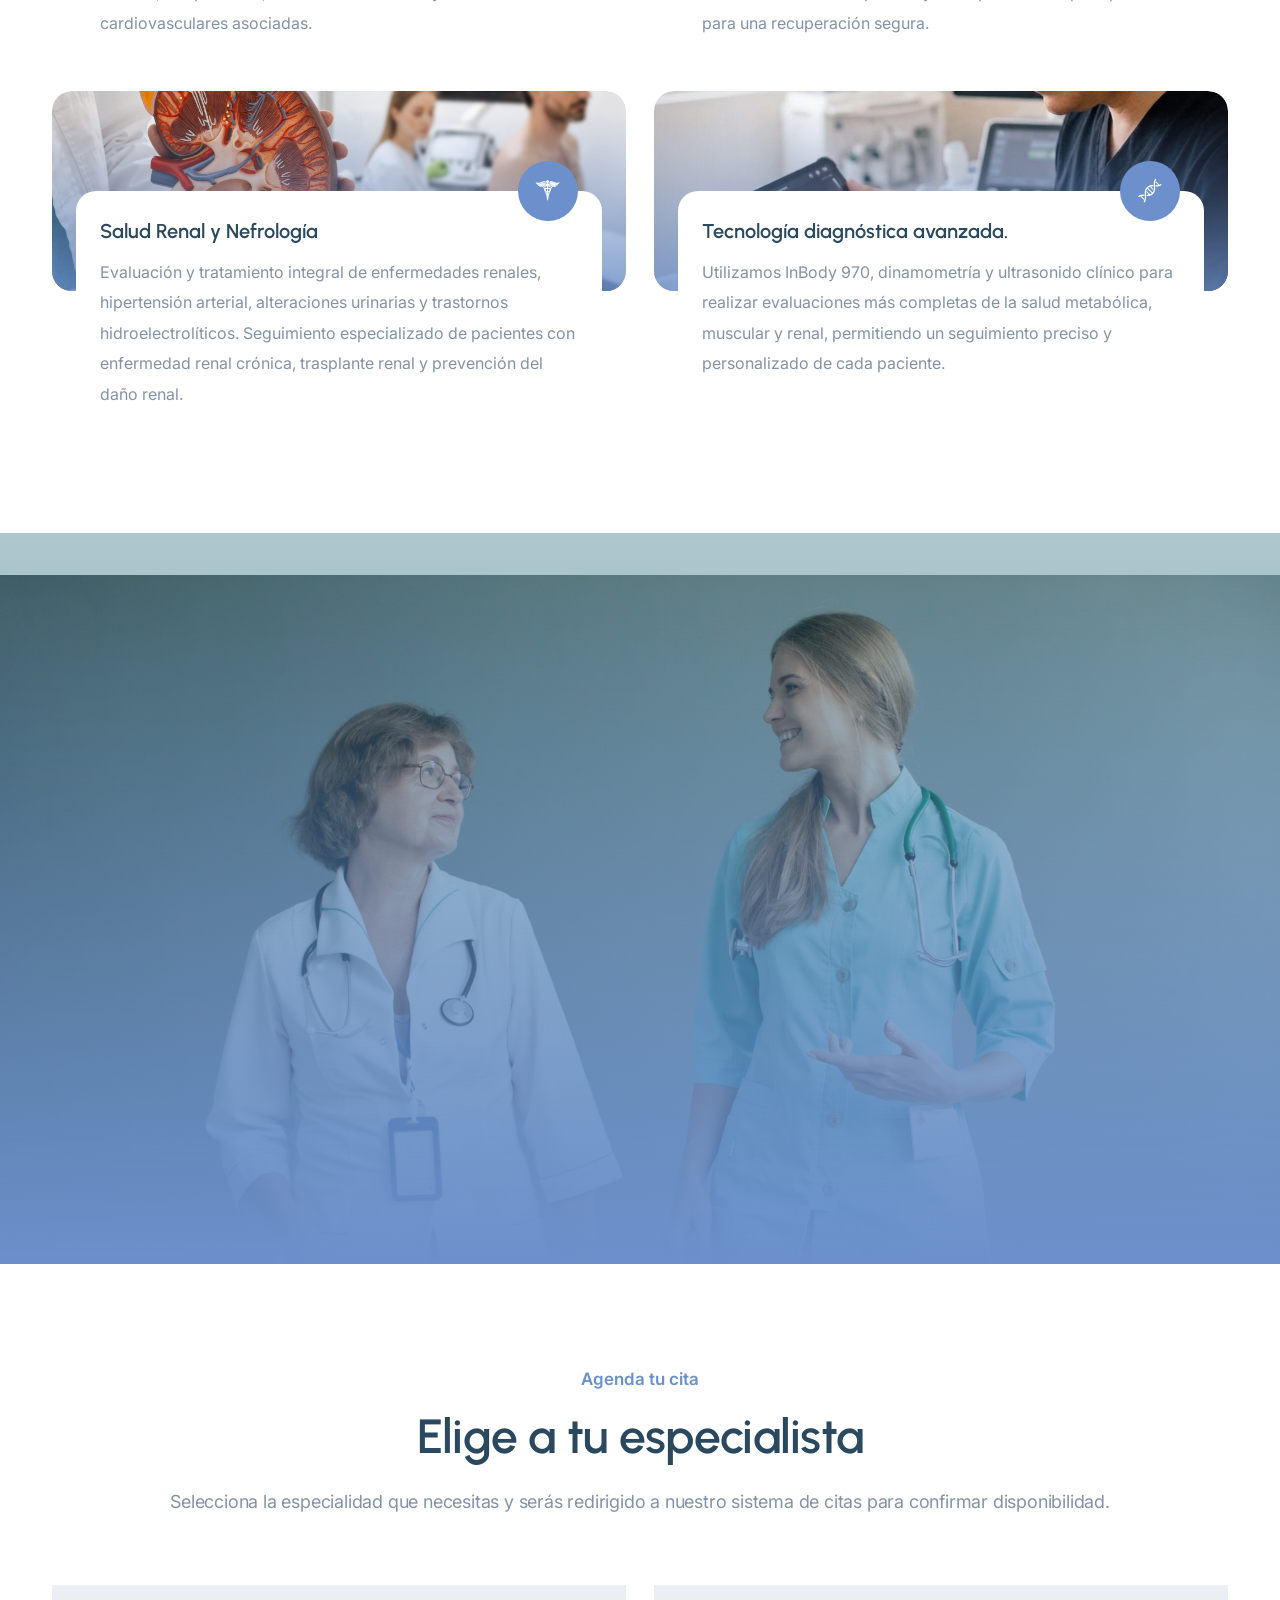
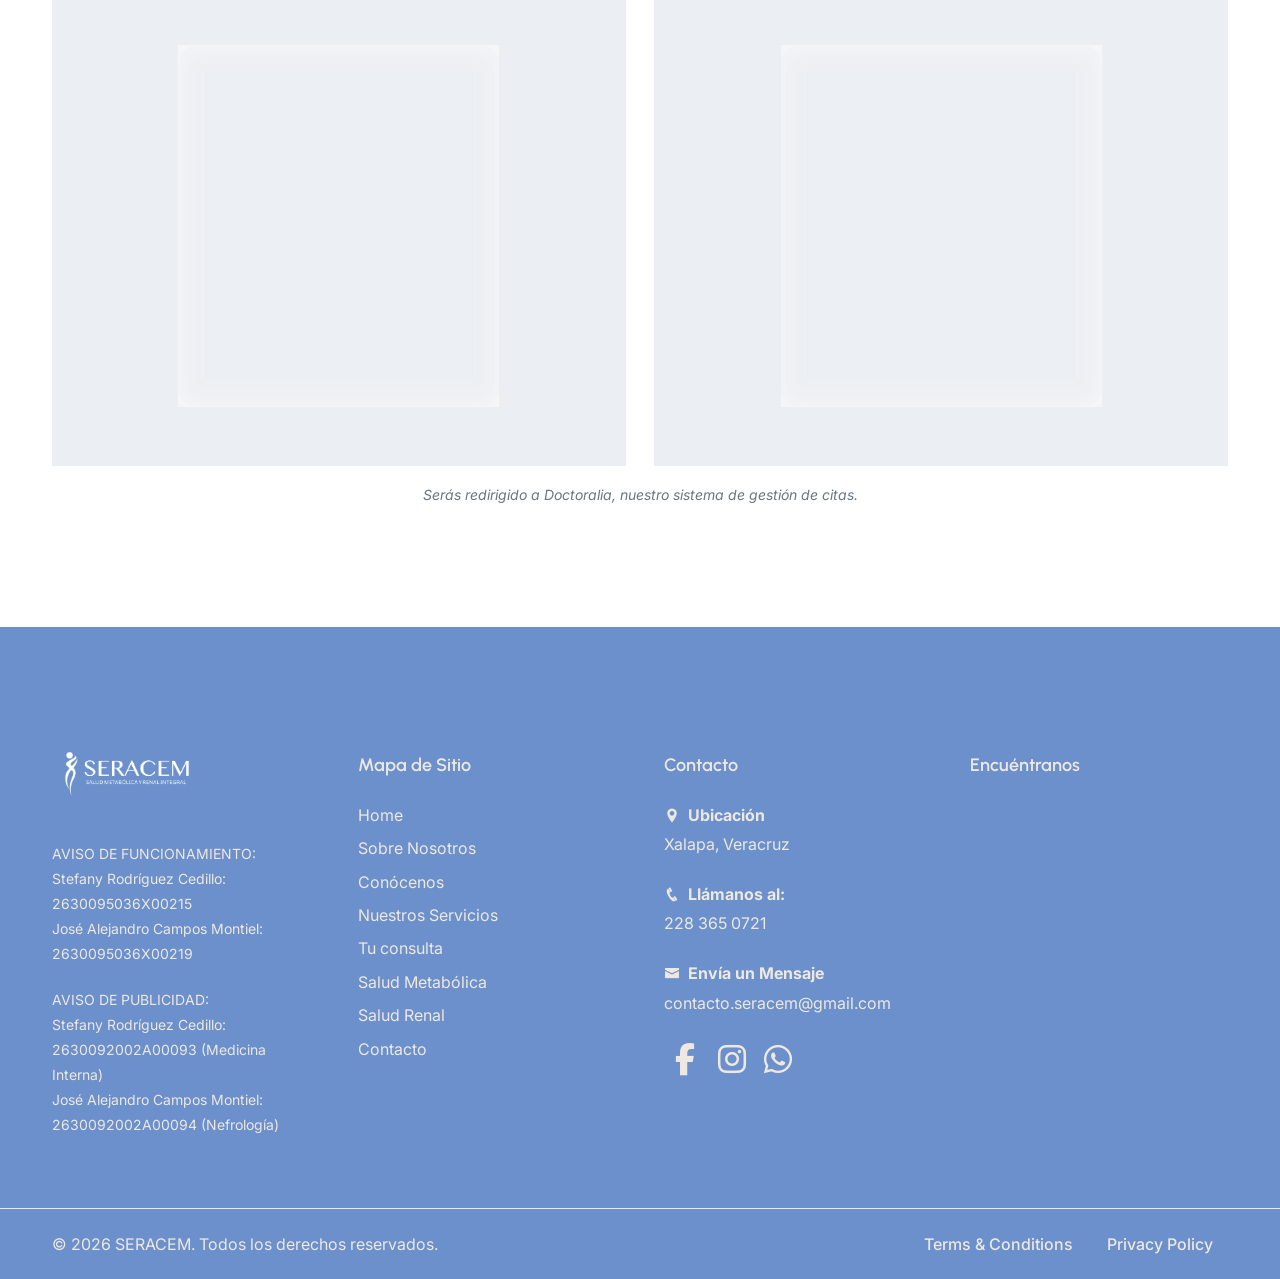
==== commit 1396f046: "Movimos los iconos de redes sociales a la columna de contacto y aumentamos su tamaño" ====
--- a/Optilux/Optilux HTML/index.html
+++ b/Optilux/Optilux HTML/index.html
@@ -535,11 +535,7 @@
                             Stefany Rodríguez Cedillo: 2630092002A00093 (Medicina Interna)<br>
                             José Alejandro Campos Montiel: 2630092002A00094 (Nefrología)
                         </p>
-                        <div class="social-icons mb-sm-30 mt-3">
-                            <a href="https://www.facebook.com/profile.php?id=61577675084405" target="_blank" rel="noopener noreferrer"><i class="fa-brands fa-facebook-f"></i></a>
-                            <a href="https://www.instagram.com/_seracem/" target="_blank" rel="noopener noreferrer"><i class="fa-brands fa-instagram"></i></a>
-                            <a href="#"><i class="fa-brands fa-whatsapp"></i></a>
-                        </div>
+                        
                     </div>
 
                     <!-- Columna 2: Mapa de Sitio -->
@@ -571,6 +567,11 @@
                             <div class="spacer-20"></div>
                             <div class="fw-bold text-white"><i class="icofont-envelope me-2 id-color"></i>Envía un Mensaje</div>
                             <p class="mb-0">contacto.seracem@gmail.com</p>
+                            <div class="social-icons mb-sm-30 mt-3">
+                                <a href="https://www.facebook.com/profile.php?id=61577675084405" target="_blank" rel="noopener noreferrer"><i class="fa-brands fa-facebook-f"></i></a>
+                                <a href="https://www.instagram.com/_seracem/" target="_blank" rel="noopener noreferrer"><i class="fa-brands fa-instagram"></i></a>
+                                <a href="#"><i class="fa-brands fa-whatsapp"></i></a>
+                            </div>
                         </div>
                     </div>
 
--- a/Optilux/Optilux HTML/css/style.css
+++ b/Optilux/Optilux HTML/css/style.css
@@ -14299,4 +14299,9 @@
     width: 100% !important;
     height: 100% !important;
     display: block; /* Mueve la imagen hacia abajo para mostrar el rostro */
+}
+
+/* ====== AGRANDAR ICONOS DE REDES SOCIALES EN EL FOOTER ====== */
+footer .social-icons i {
+    font-size: 2rem;   /* Tamaño base aumentado. Ajuste este valor si lo quiere más grande o más pequeño */
 }
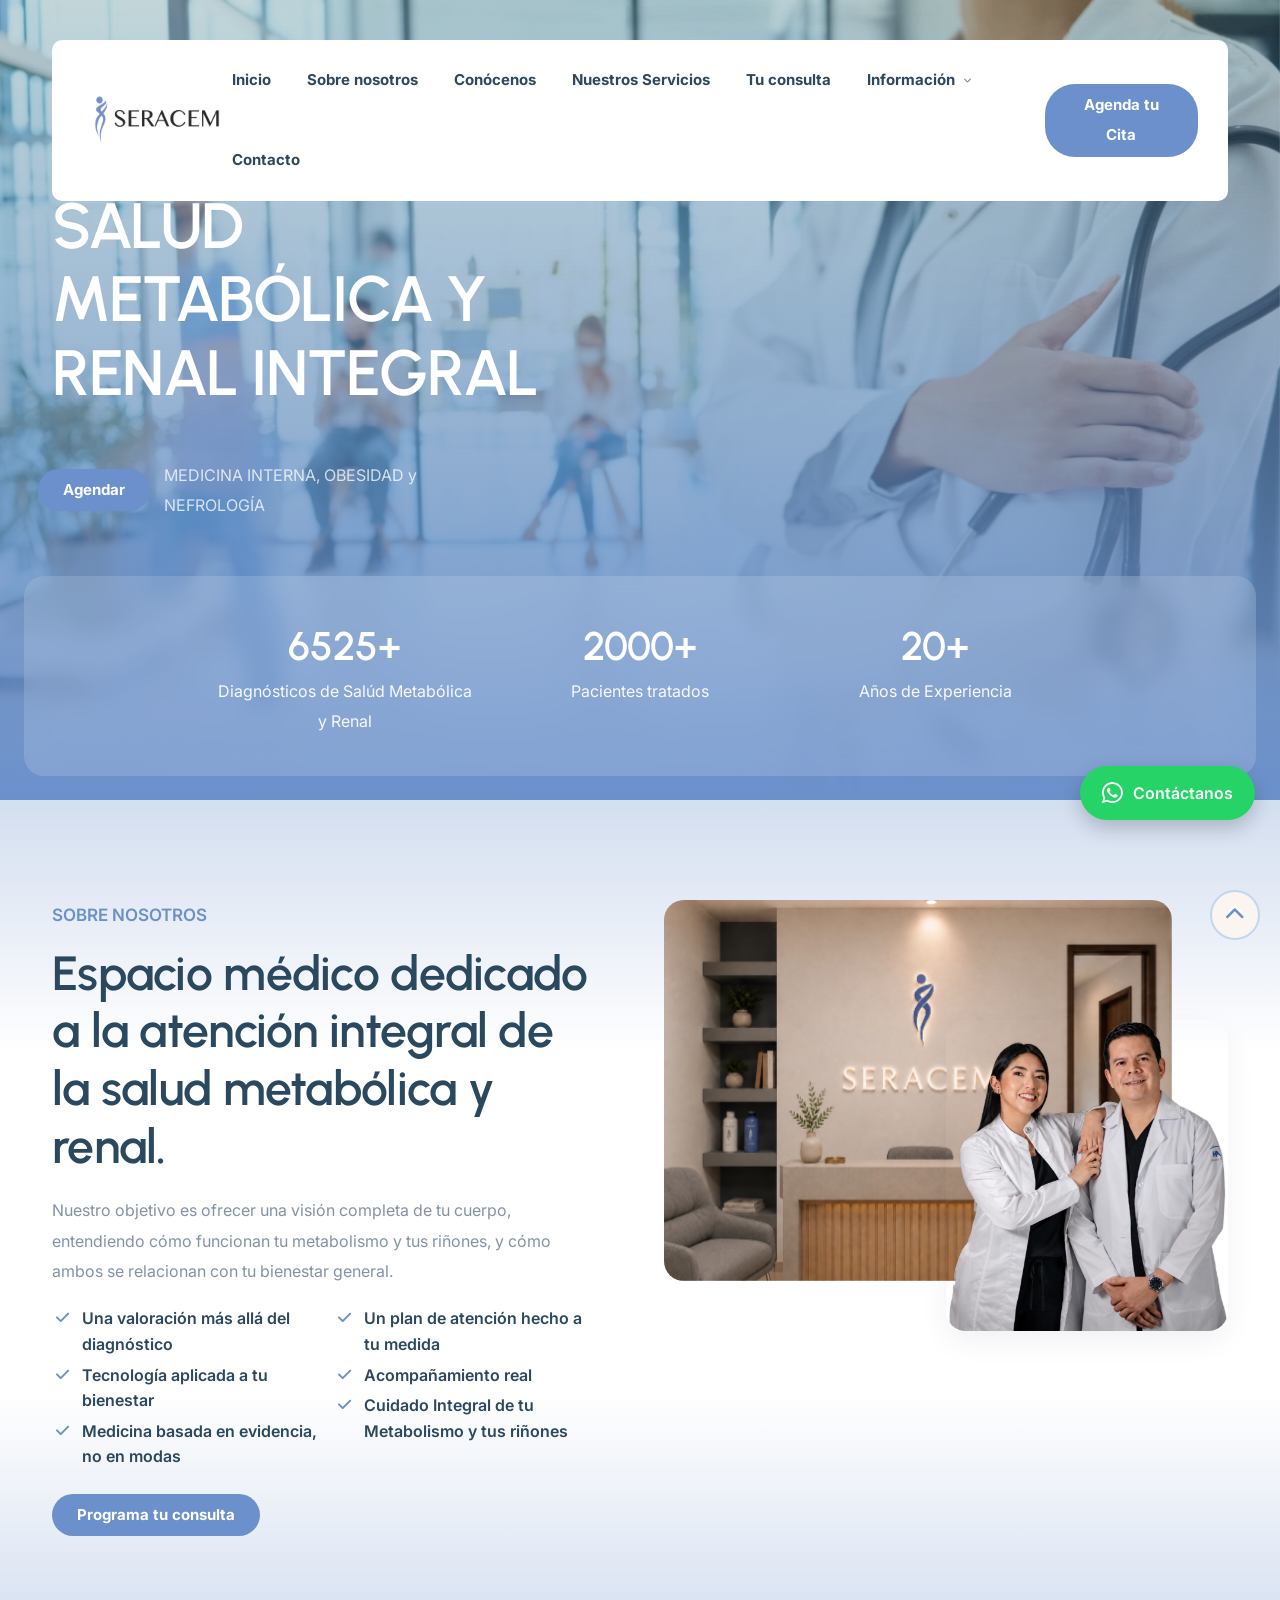
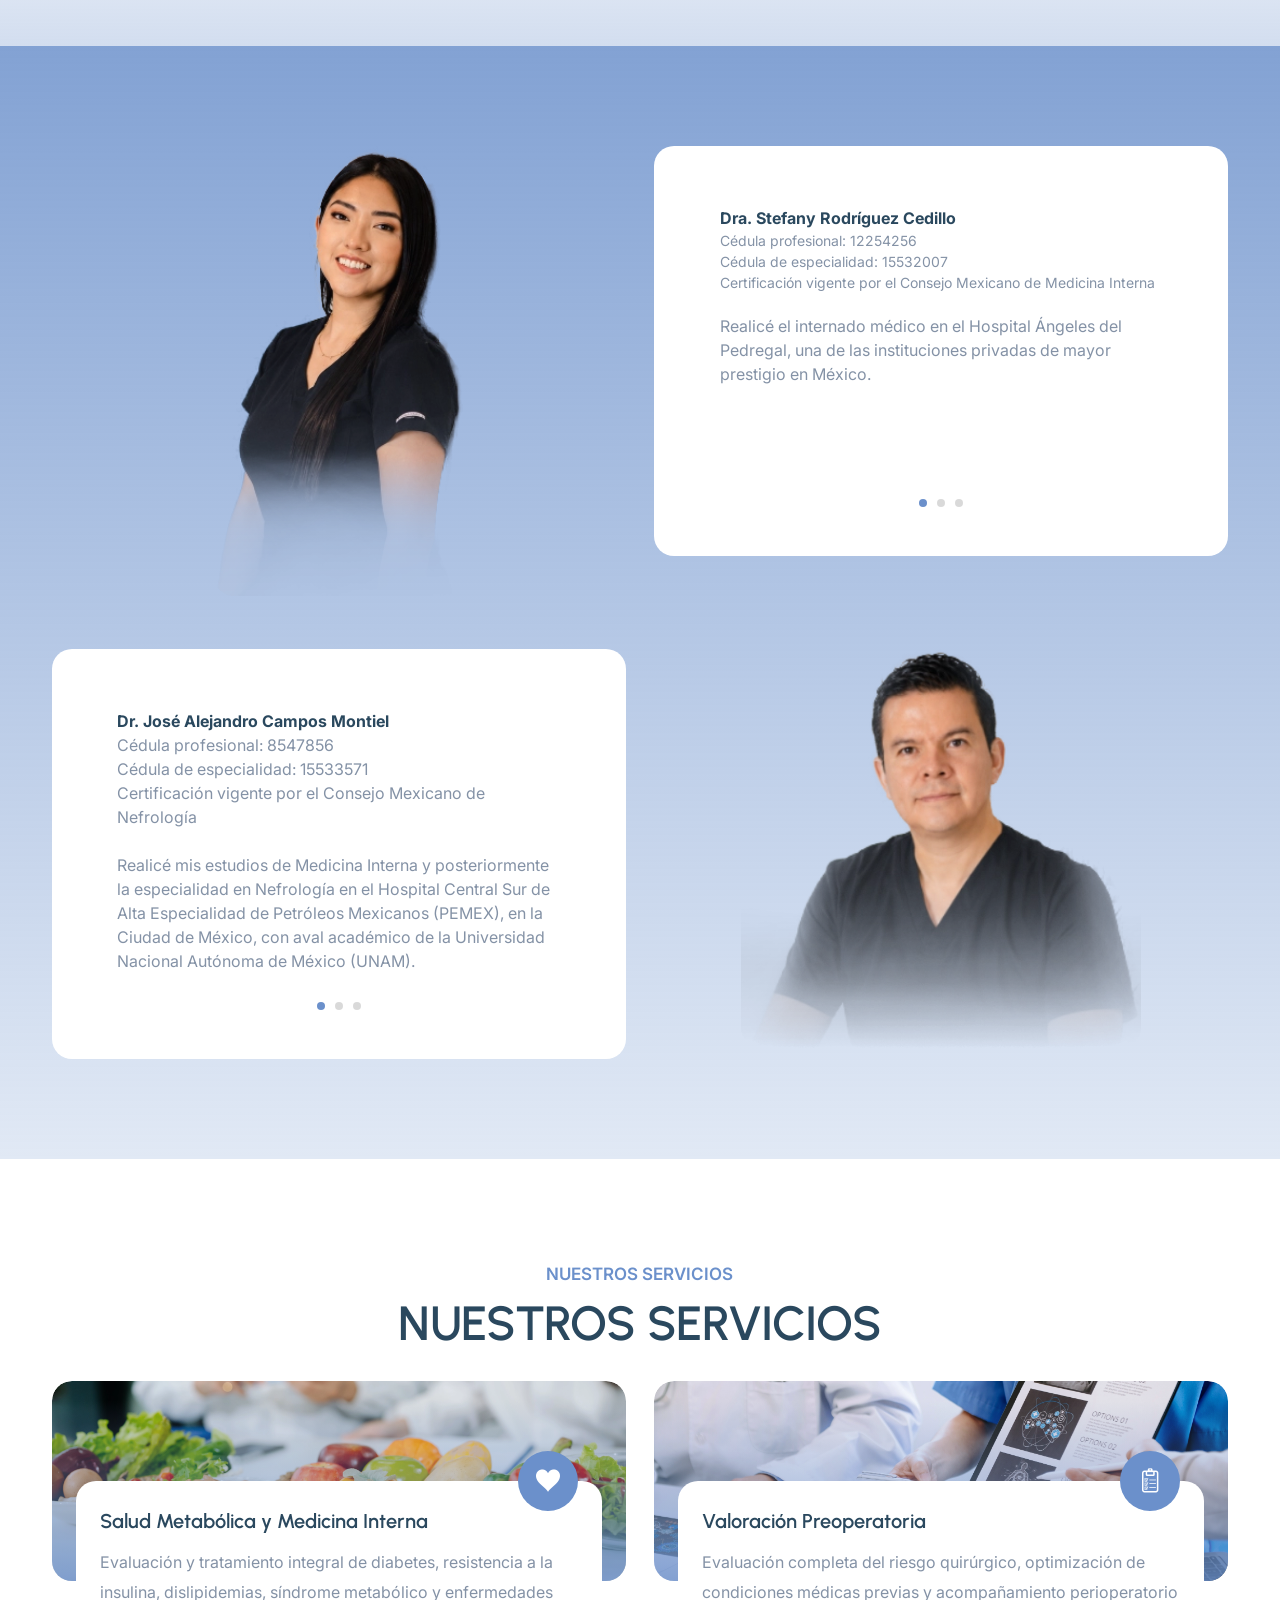
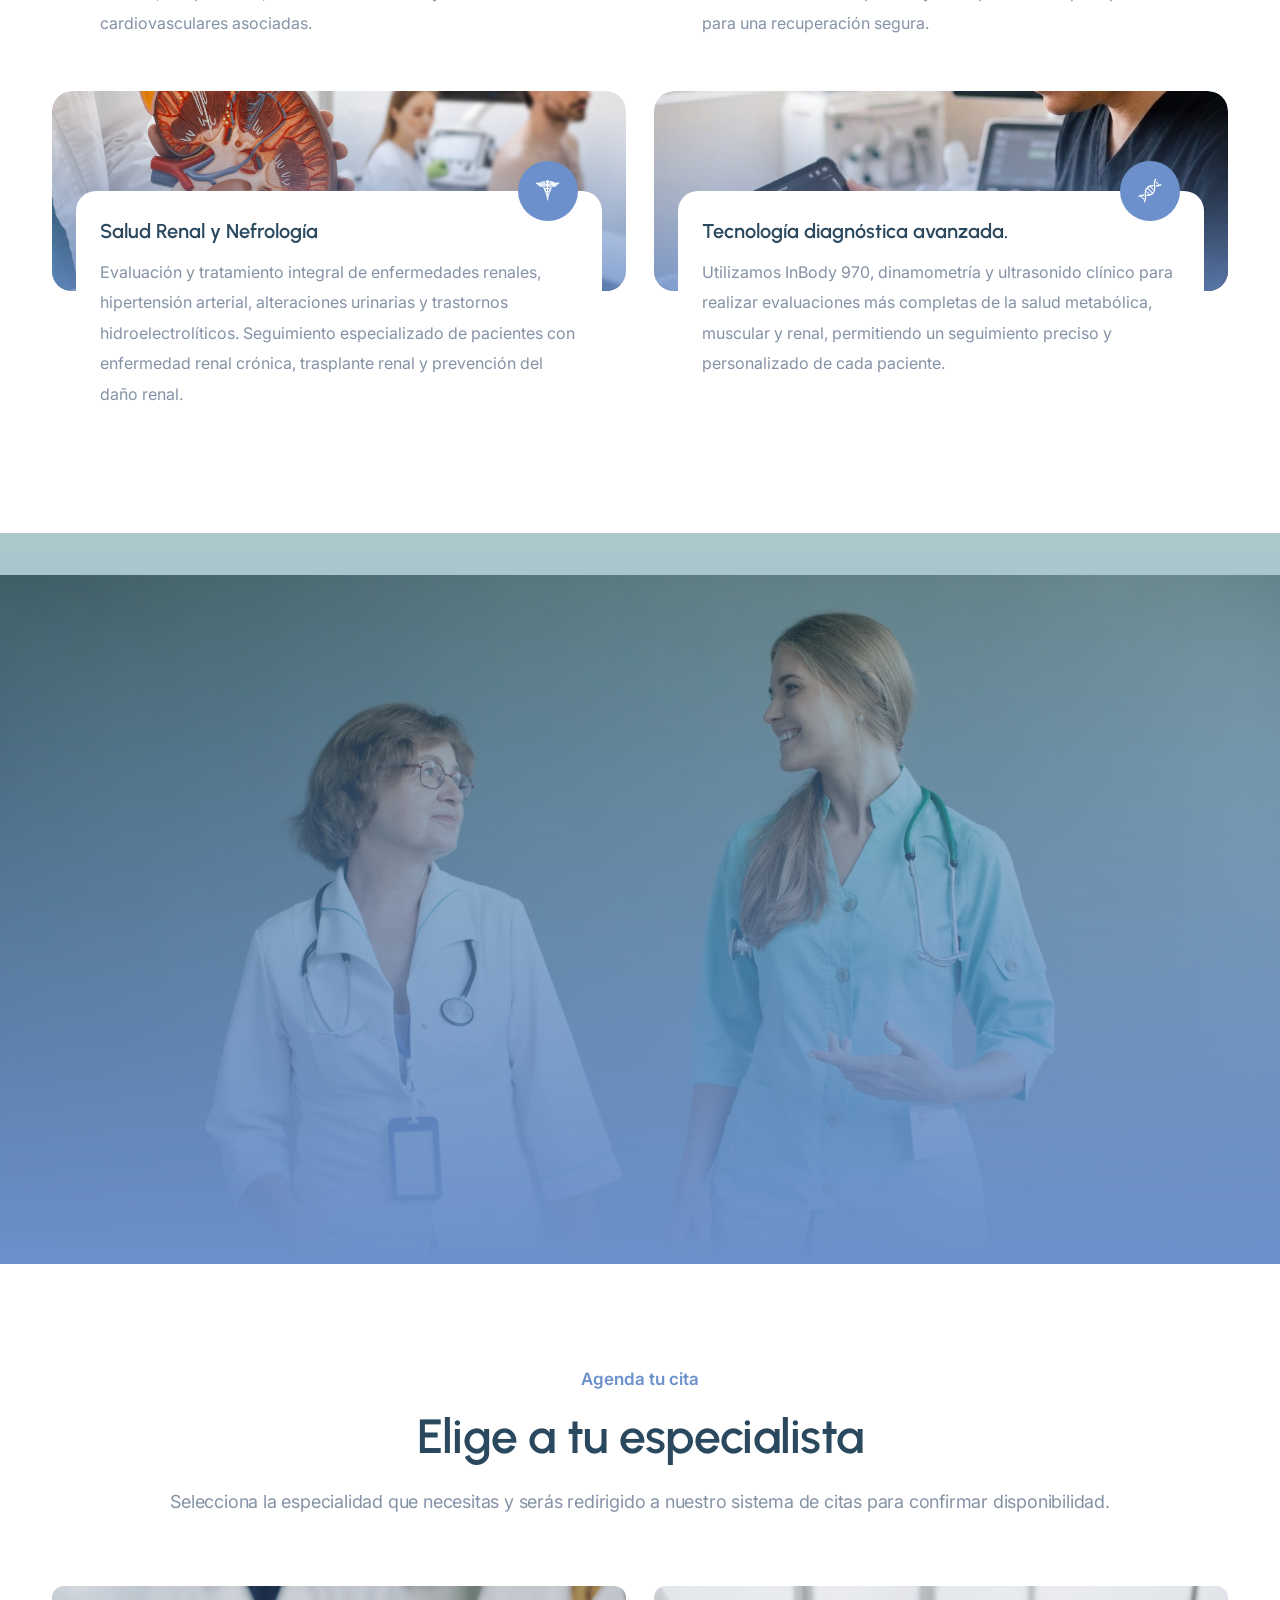
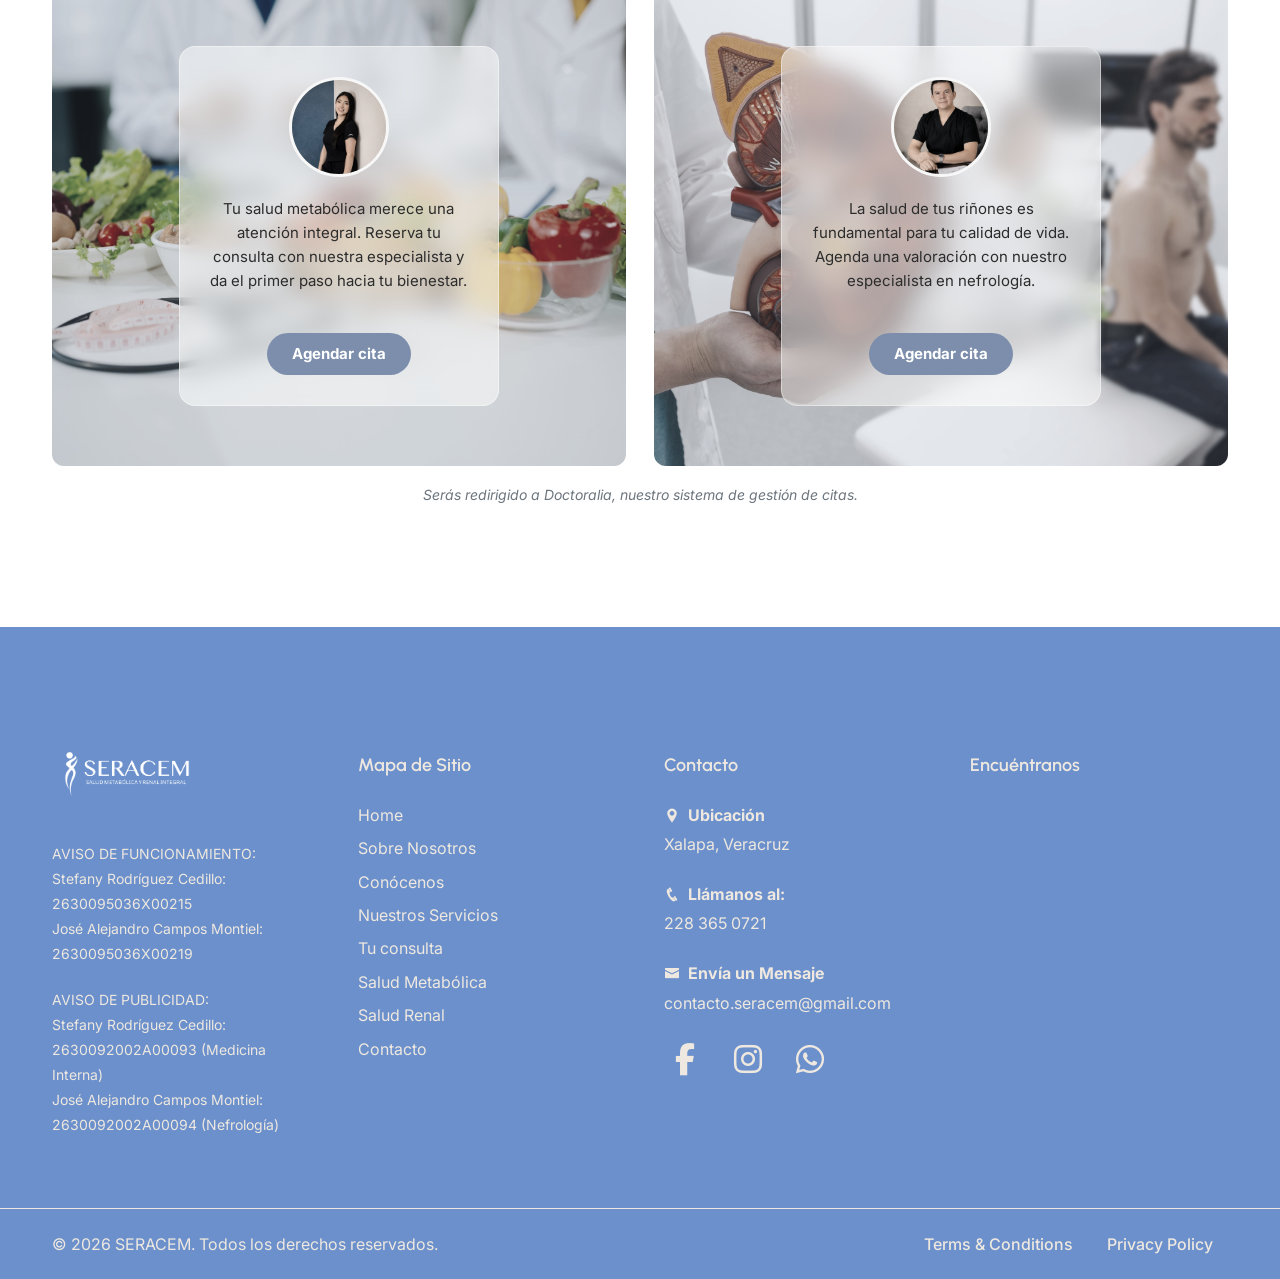
==== commit 46afb4ed: "Cambiamos los favicones para adapralos a temas claros y obscuros" ====
--- a/Optilux/Optilux HTML/index.html
+++ b/Optilux/Optilux HTML/index.html
@@ -4,7 +4,7 @@
 <head>
     <title>SERACEM</title>
     <!-- Favicon para modo claro (navegador con tema claro) -->
-    <link rel="icon" href="images/icono_oscuro.webp" type="image/webp" media="(prefers-color-scheme: light)">
+    <link rel="icon" href="images/icono_azul.webp" type="image/webp" media="(prefers-color-scheme: light)">
     <!-- Favicon para modo oscuro (navegador con tema oscuro) -->
     <link rel="icon" href="images/icono_blanco.webp" type="image/webp" media="(prefers-color-scheme: dark)">
     <meta content="text/html;charset=utf-8" http-equiv="Content-Type">
--- a/Optilux/Optilux HTML/css/style.css
+++ b/Optilux/Optilux HTML/css/style.css
@@ -14302,6 +14302,11 @@
 }
 
 /* ====== AGRANDAR ICONOS DE REDES SOCIALES EN EL FOOTER ====== */
+footer .social-icons {
+    display: flex;
+    gap: 20px;              /* Espaciado uniforme entre iconos. Ajuste el valor a su gusto */
+}
+
 footer .social-icons i {
     font-size: 2rem;   /* Tamaño base aumentado. Ajuste este valor si lo quiere más grande o más pequeño */
 }
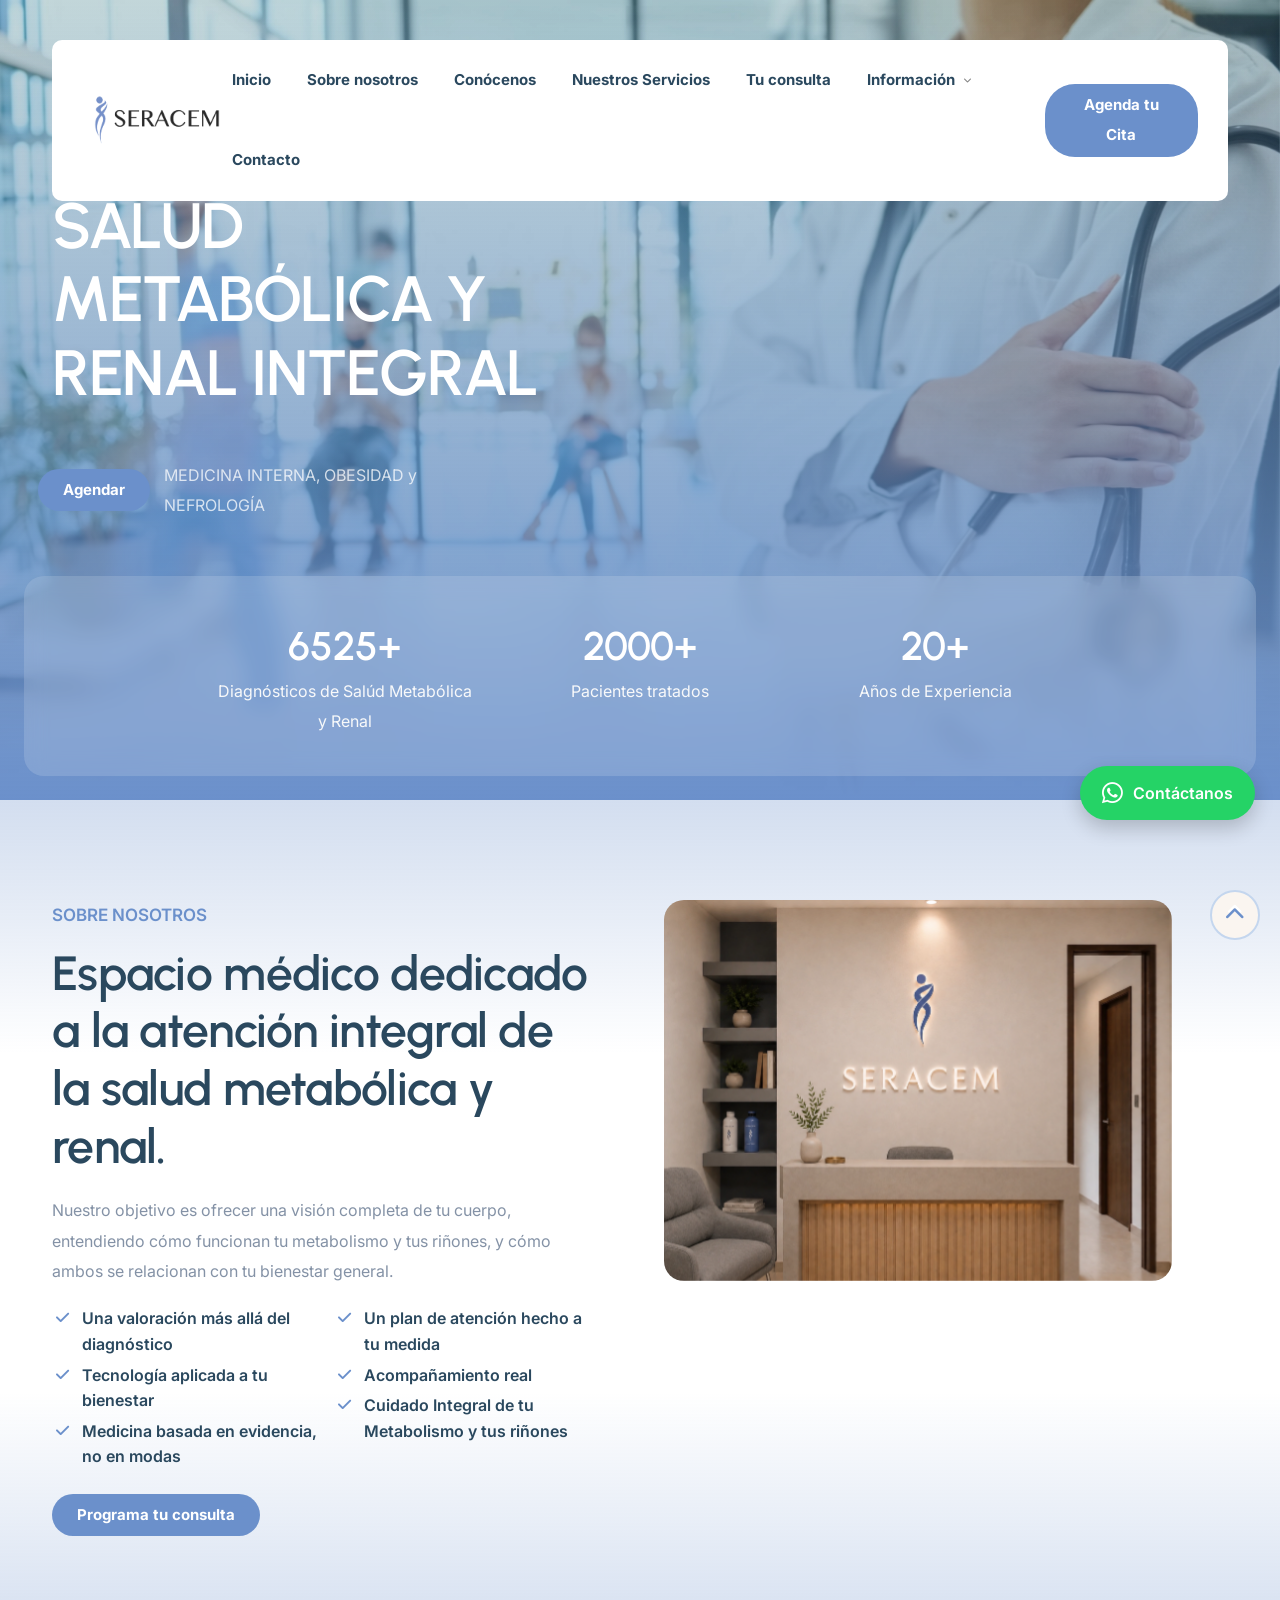
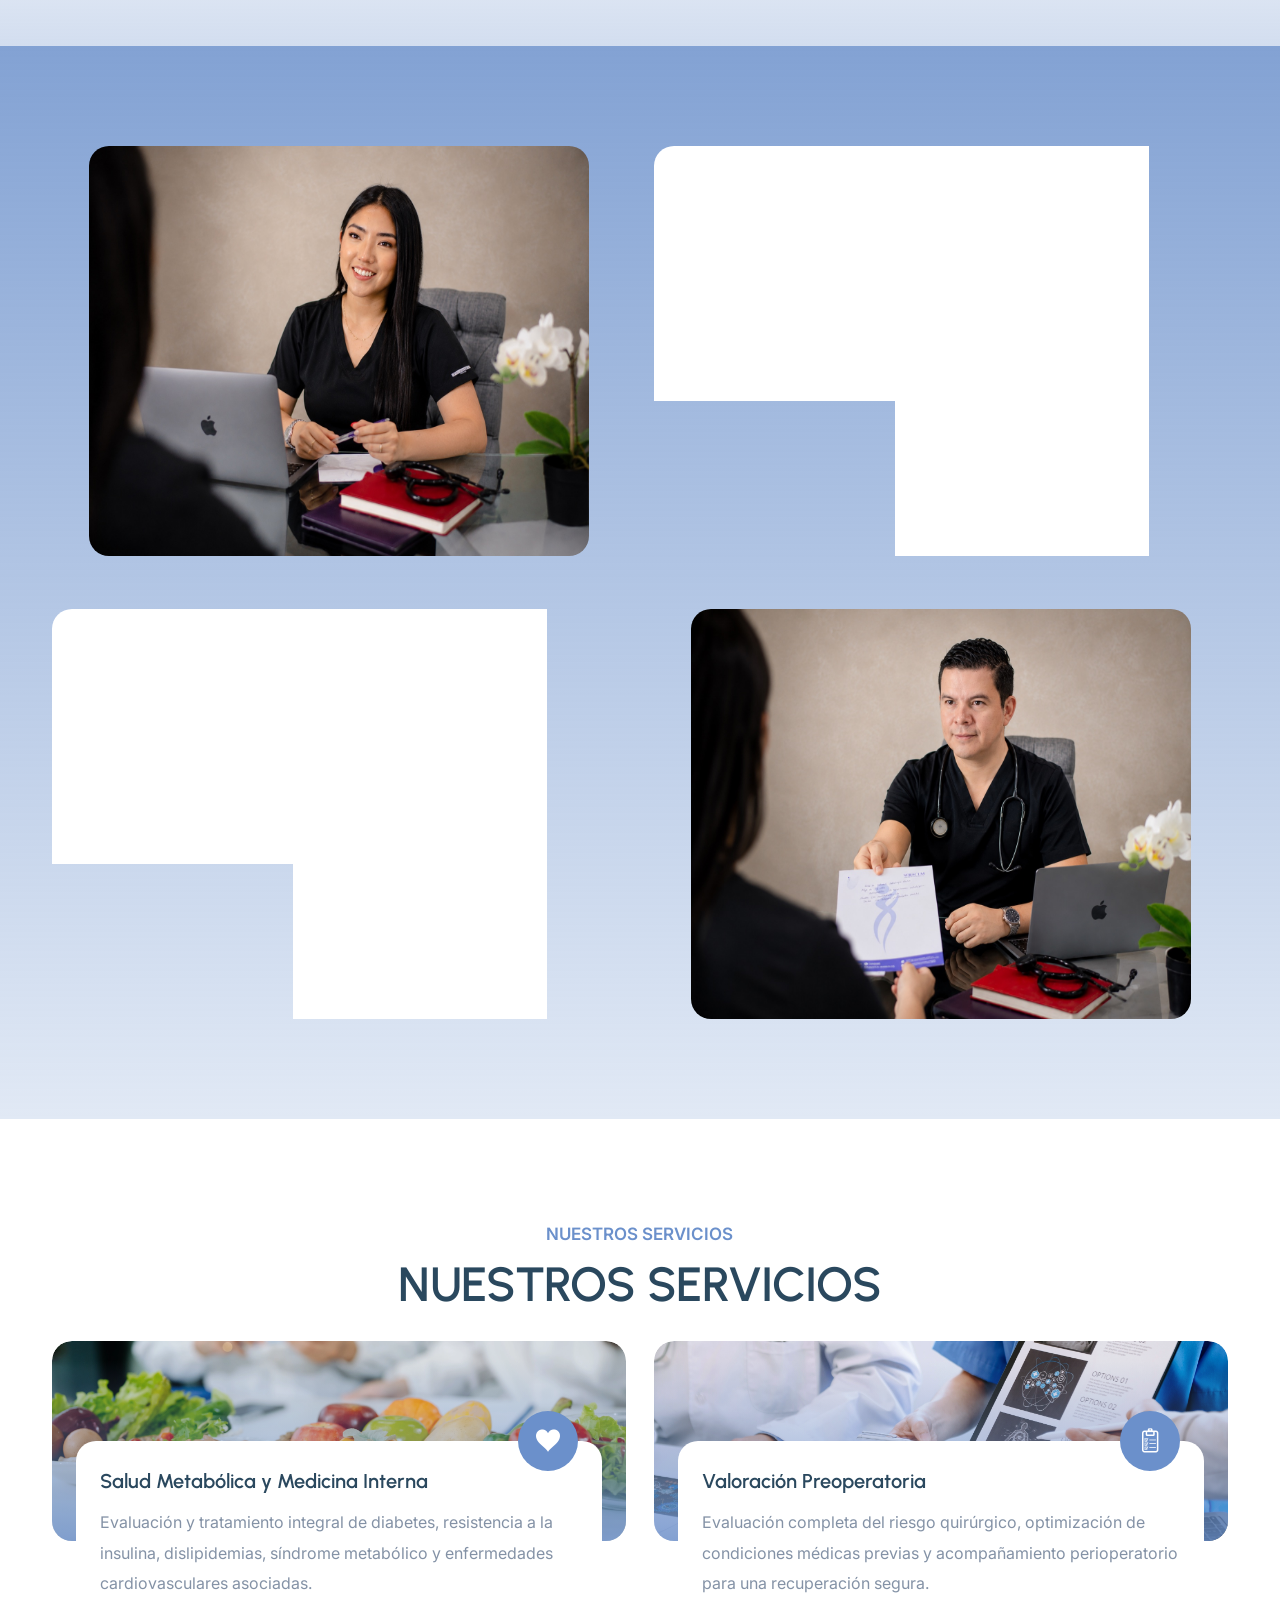
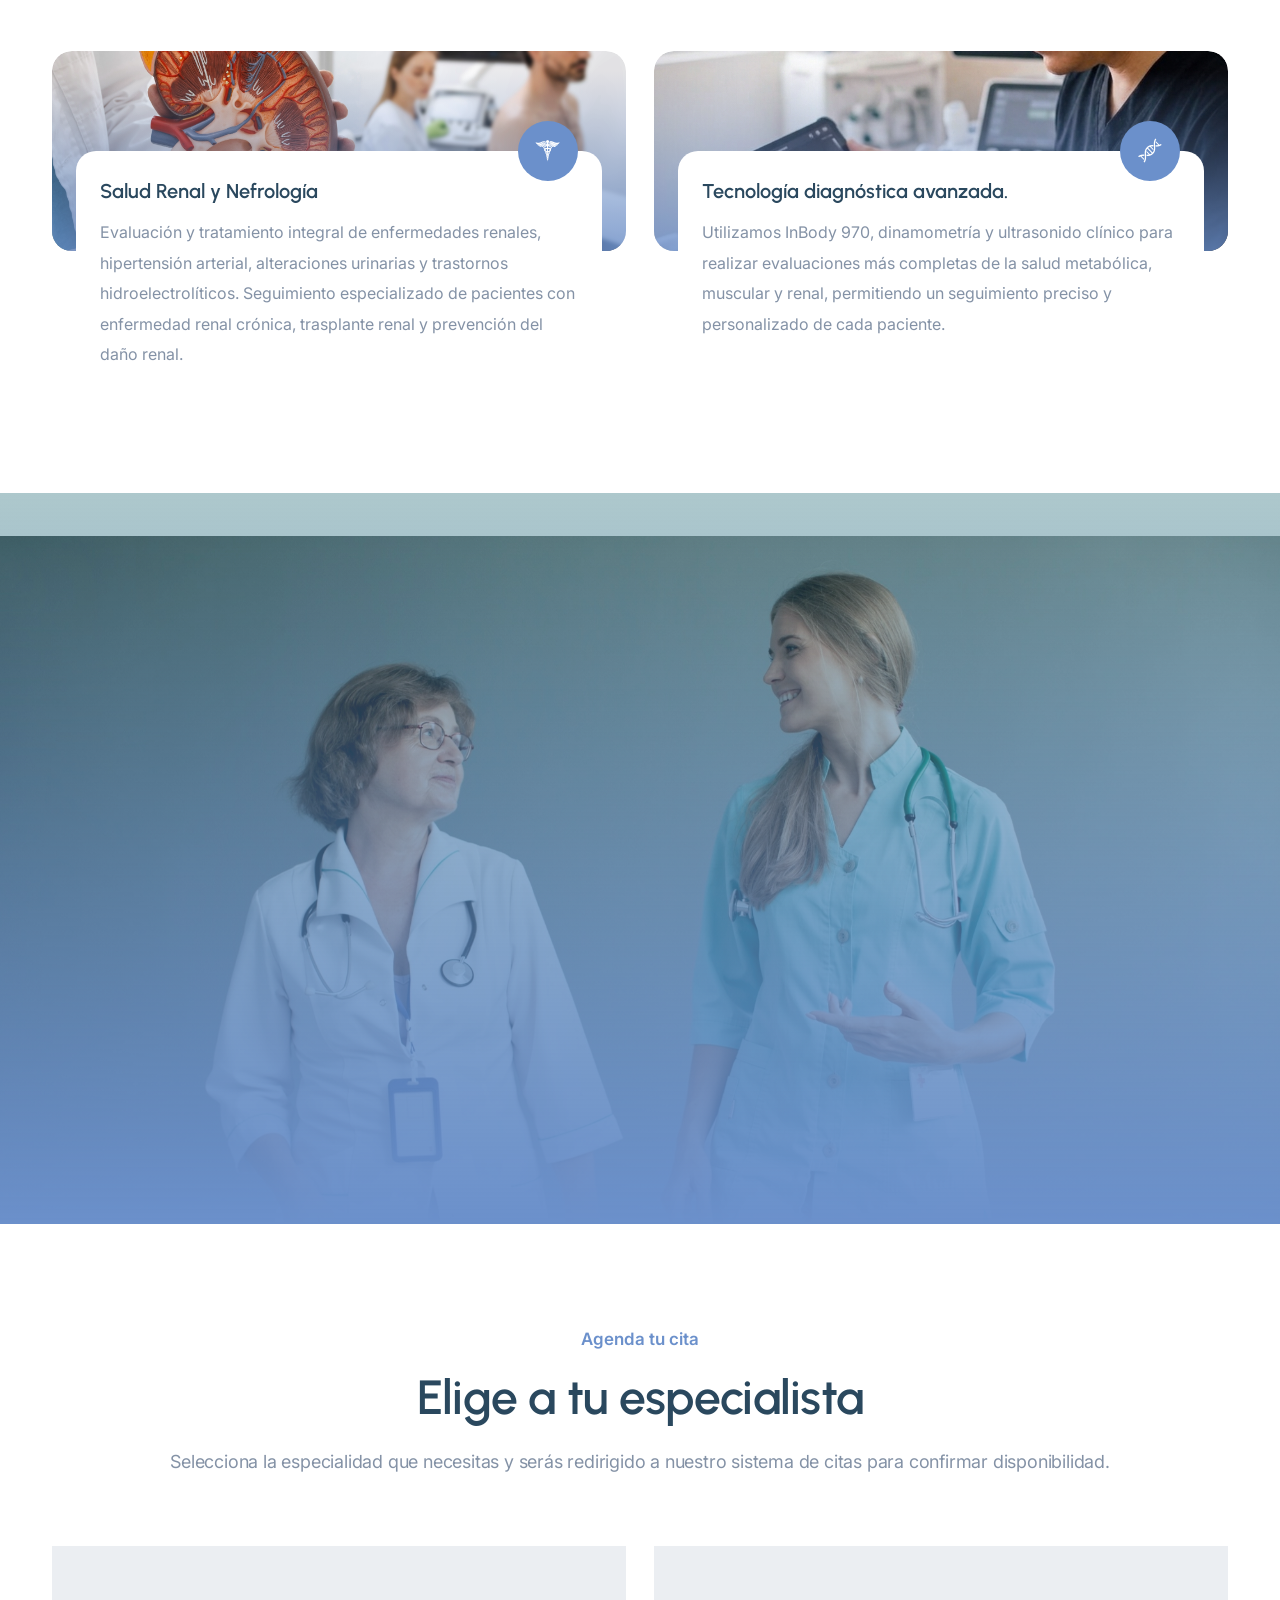
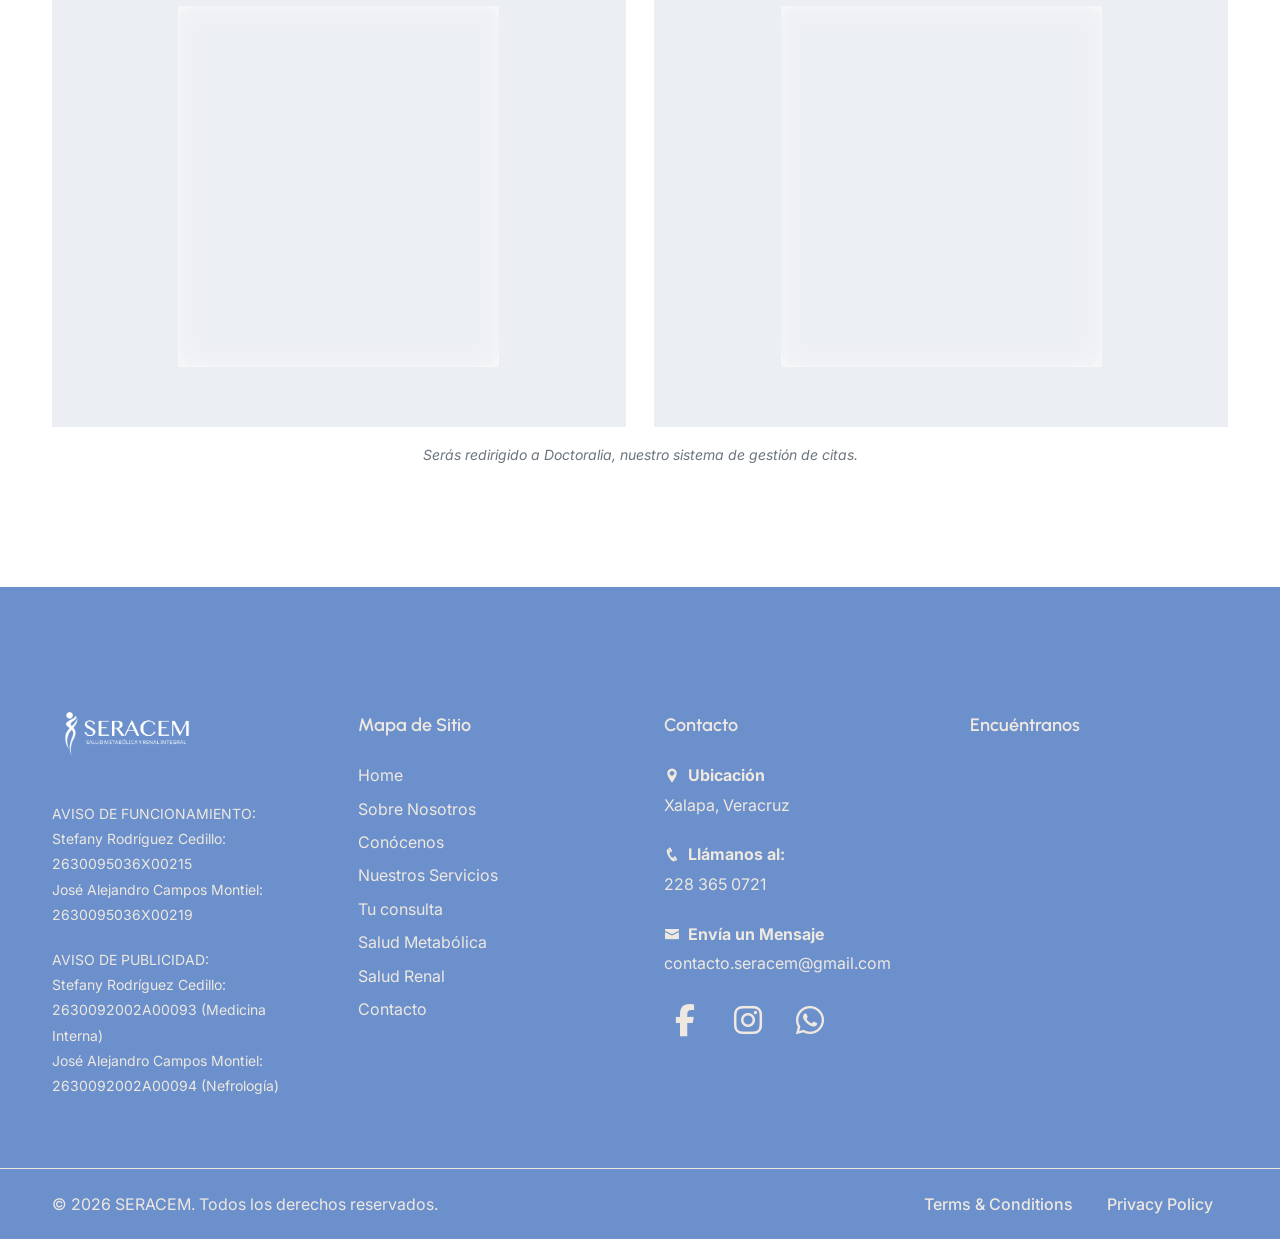
==== commit 17a62110: "Ajustamos el ancho y alto de los contenedores de imagen de los doctores para igualarlos con las tarj" ====
--- a/Optilux/Optilux HTML/index.html
+++ b/Optilux/Optilux HTML/index.html
@@ -202,11 +202,11 @@
                         <div class="col-12">
                             <!-- Nuevo contenido de Conócenos aquí -->
                                 <div class="row g-4 align-items-start">
-                                    <!-- Cuadro 1: Imagen de la Doctora -->
+                                    <!-- Cuadro 1: Imagen de la Doctora Foto-->
                                     <div class="col-lg-6 wow fadeInLeft" data-wow-delay="0s">
                                         <div class="img-doctora-container rounded-1 overflow-hidden">
                                             <!-- AQUÍ VA LA IMAGEN DE LA DOCTORA -->
-                                            <img src="images/team/fany-1-sf.webp" class="w-100 h-100 object-fit-cover" alt="Dra. Stefany Rodríguez Cedillo">
+                                            <img src="images/6.jpeg" class="w-100 h-100 object-fit-cover" alt="Dra. Stefany Rodríguez Cedillo">
                                         </div>
                                     </div>
                                     
@@ -310,11 +310,11 @@
                                         </div>
                                     </div>
 
-                                    <!-- Cuadro 4: Imagen del Doctor -->
+                                    <!-- Cuadro 4: Imagen del Doctor Foto -->
                                     <div class="col-lg-6 wow fadeInRight order-1 order-lg-2" data-wow-delay="0.6s">
                                         <div class="img-doctor-container rounded-1 overflow-hidden">
                                             <!-- AQUÍ VA LA IMAGEN DEL DOCTOR -->
-                                            <img src="images/team/José-Alejandro.webp" class="w-100 h-100 object-fit-cover" alt="Dr. José Alejandro Campos Montiel">
+                                            <img src="images/8.jpeg" class="w-100 h-100 object-fit-cover" alt="Dr. José Alejandro Campos Montiel">
                                         </div>
                                     </div>
                                 </div>
--- a/Optilux/Optilux HTML/css/style.css
+++ b/Optilux/Optilux HTML/css/style.css
@@ -13944,16 +13944,21 @@
 
 /* ====== IMAGEN DOCTORA (Cuadro 1) ====== */
 #conocenos .img-doctora-container {
-    width: 250px;              /* Ancho fijo deseado */
-    height: 450px;             /* Alto fijo deseado */
+    width: 500px;              /* Ancho fijo deseado */
+    height: 410px;             /* Alto fijo deseado */
     max-width: 100%;           /* Para que no se desborde en móviles */
     margin: 0 auto;            /* Centrado */
 }
 
+/* Ajustar la posición de la imagen para que se vea el rostro */
+#conocenos .img-doctora-container img {
+    object-position: center top;
+}
+
 /* ====== IMAGEN DOCTOR (Cuadro 4) ====== */
 #conocenos .img-doctor-container {
-    width: 400px;              /* Ancho fijo deseado */
-    height: 400px;             /* Alto fijo deseado */
+    width: 500px;              /* Ancho fijo deseado */
+    height: 410px;             /* Alto fijo deseado */
     max-width: 100%;
     margin: 0 auto;
 }
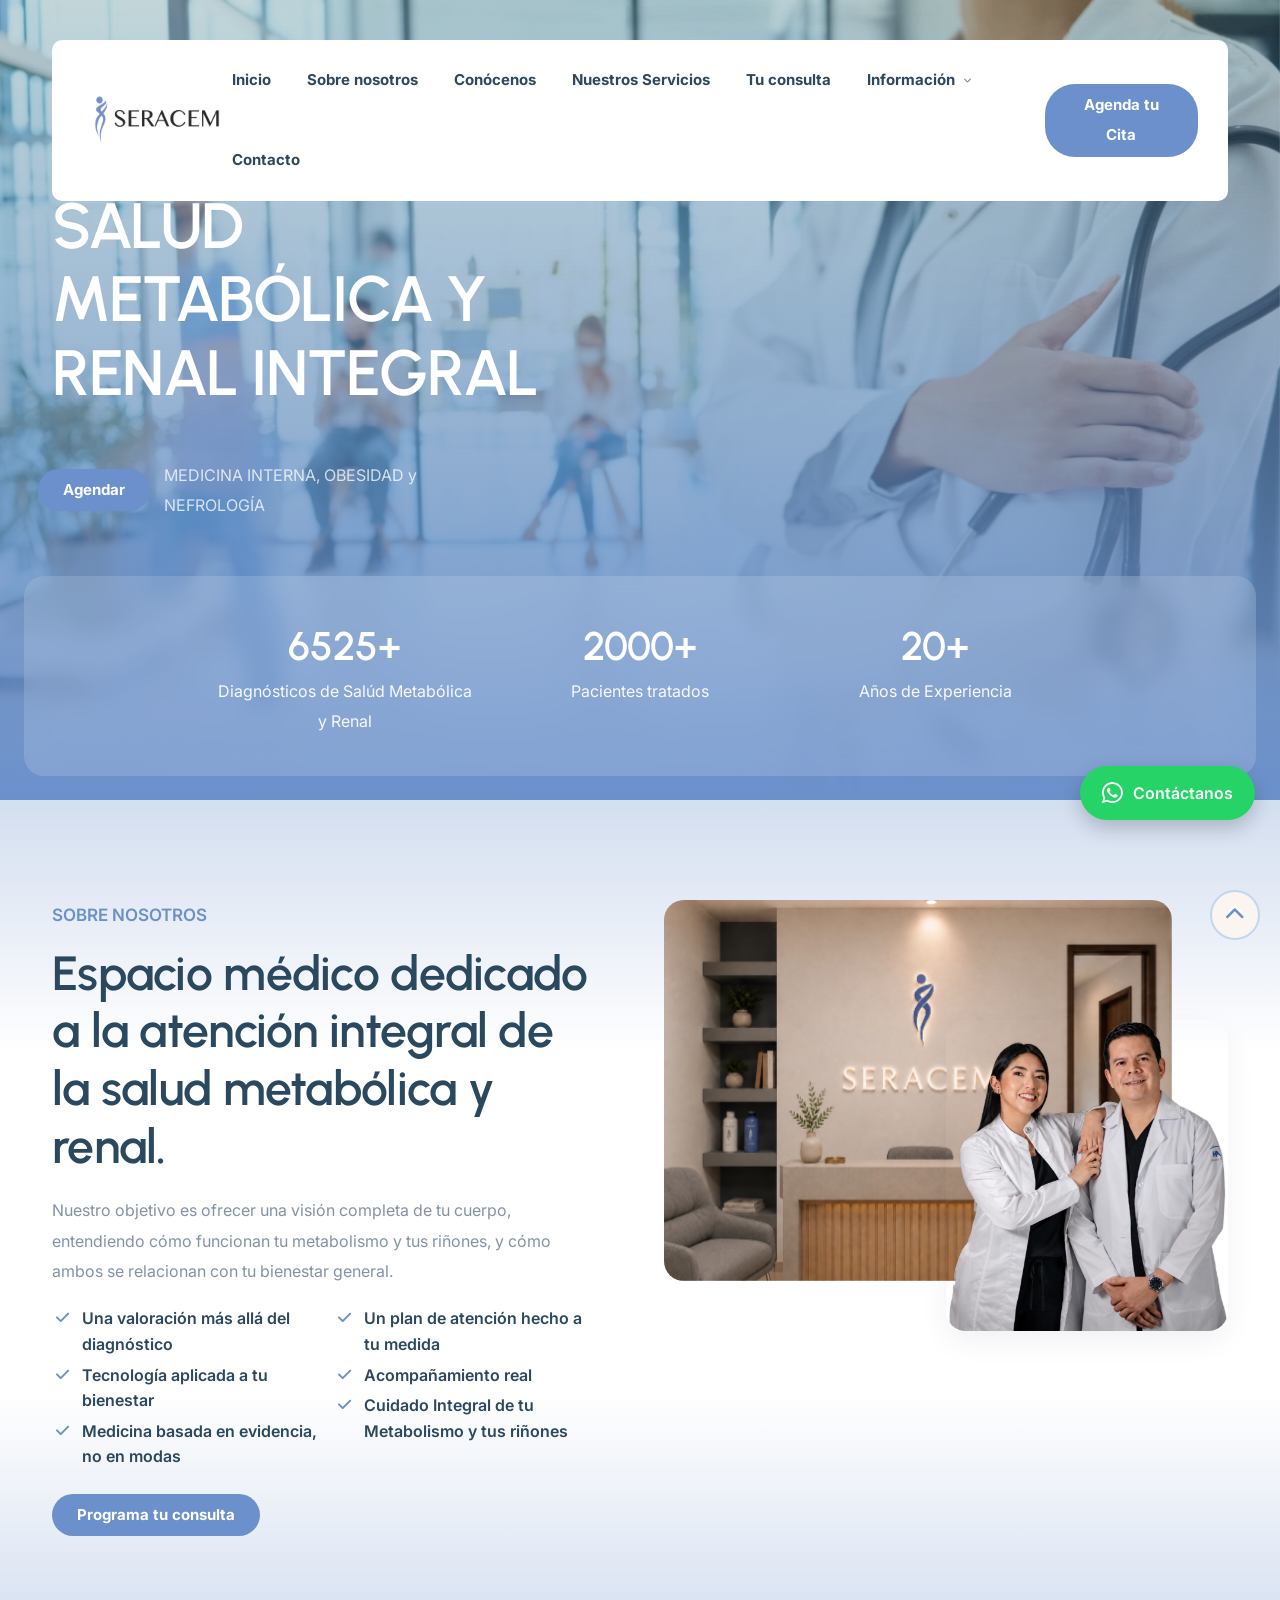
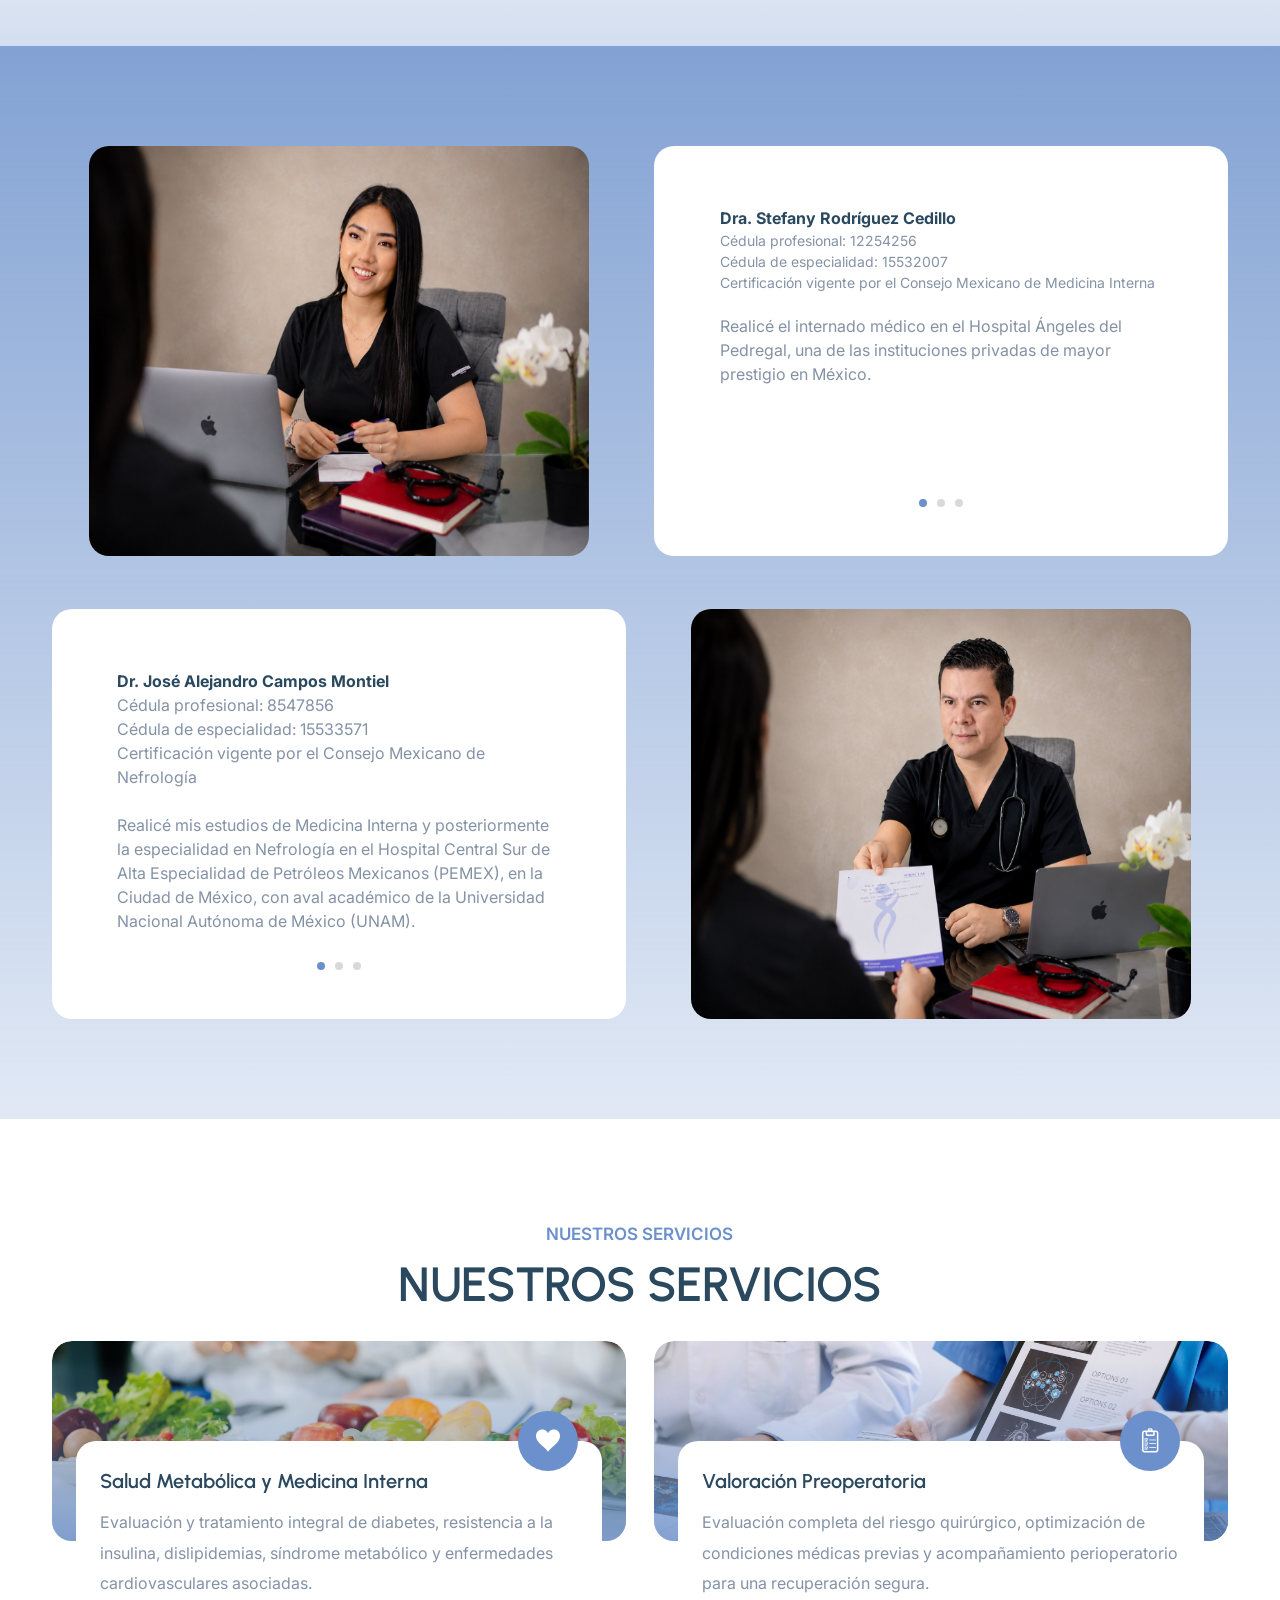
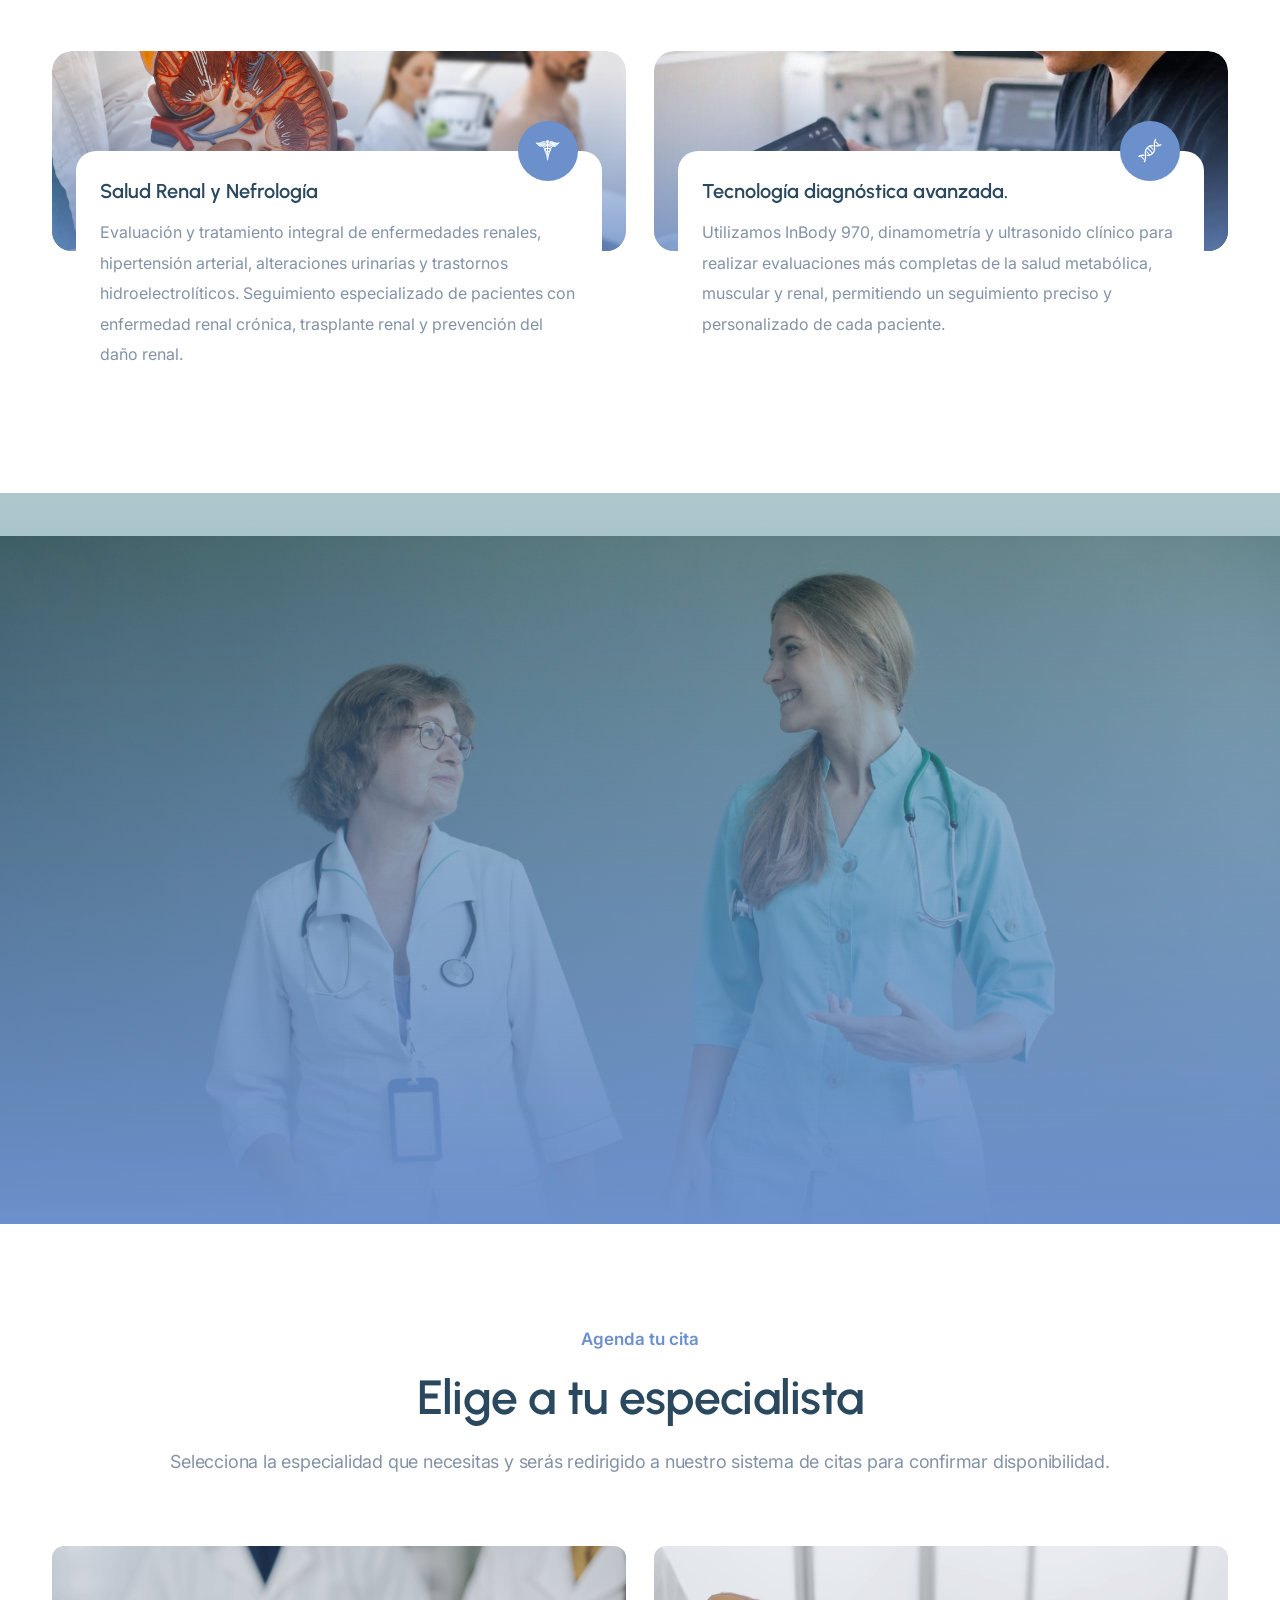
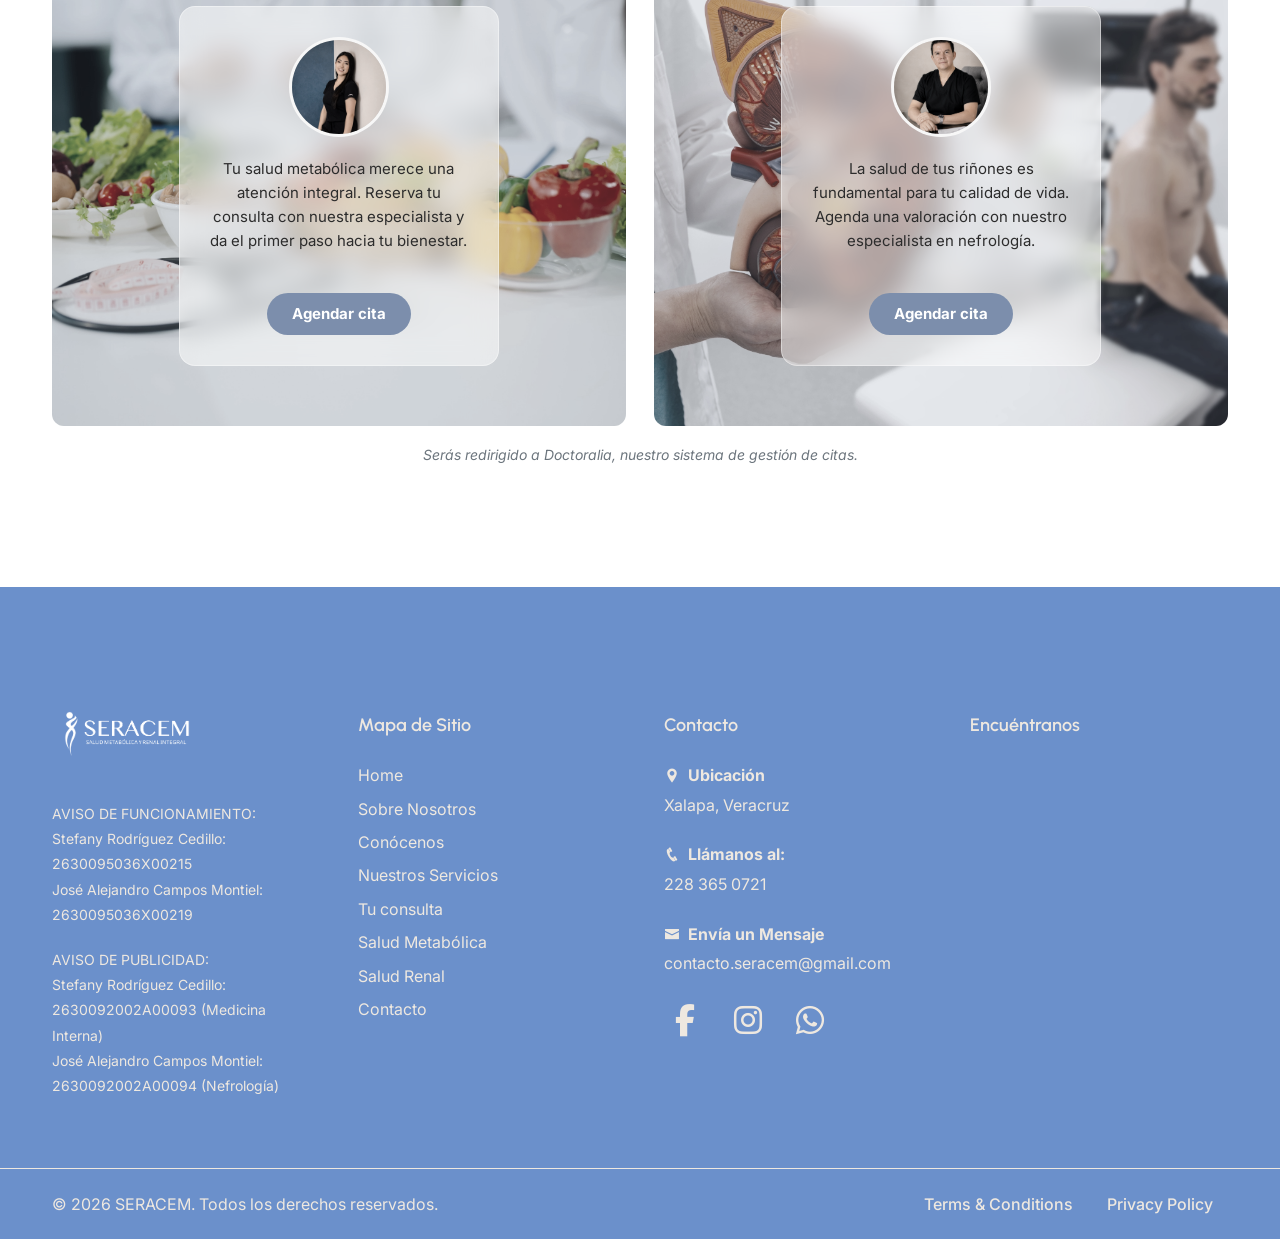
==== commit c8093e30: "Agregámos el código para las m´tricas de google analytics" ====
--- a/Optilux/Optilux HTML/index.html
+++ b/Optilux/Optilux HTML/index.html
@@ -23,6 +23,16 @@
 
     <script type="text/javascript">var hh_widgets = ['Calendar'];(function(d, s, id) { var js, h = d.getElementsByTagName('head')[0]; if (d.getElementById(id)) return; js = d.createElement(s); js.id = id; js.src = "https://widgets.hulilabs.com/js/widgets/loader.js"; h.appendChild(js);}(document, 'script', 'huli-loader'));</script>
     <link rel="stylesheet" href="https://cdnjs.cloudflare.com/ajax/libs/font-awesome/6.4.0/css/all.min.css">
+
+    <!-- Google tag (gtag.js) -->
+    <script async src="https://www.googletagmanager.com/gtag/js?id=G-5W2SRSB6M6"></script>
+    <script>
+    window.dataLayer = window.dataLayer || [];
+    function gtag(){dataLayer.push(arguments);}
+    gtag('js', new Date());
+
+    gtag('config', 'G-5W2SRSB6M6');
+    </script>
 </head>
 
 <body>
--- a/Optilux/Optilux HTML/css/style.css
+++ b/Optilux/Optilux HTML/css/style.css
@@ -14314,4 +14314,5 @@
 
 footer .social-icons i {
     font-size: 2rem;   /* Tamaño base aumentado. Ajuste este valor si lo quiere más grande o más pequeño */
-}+}
+
